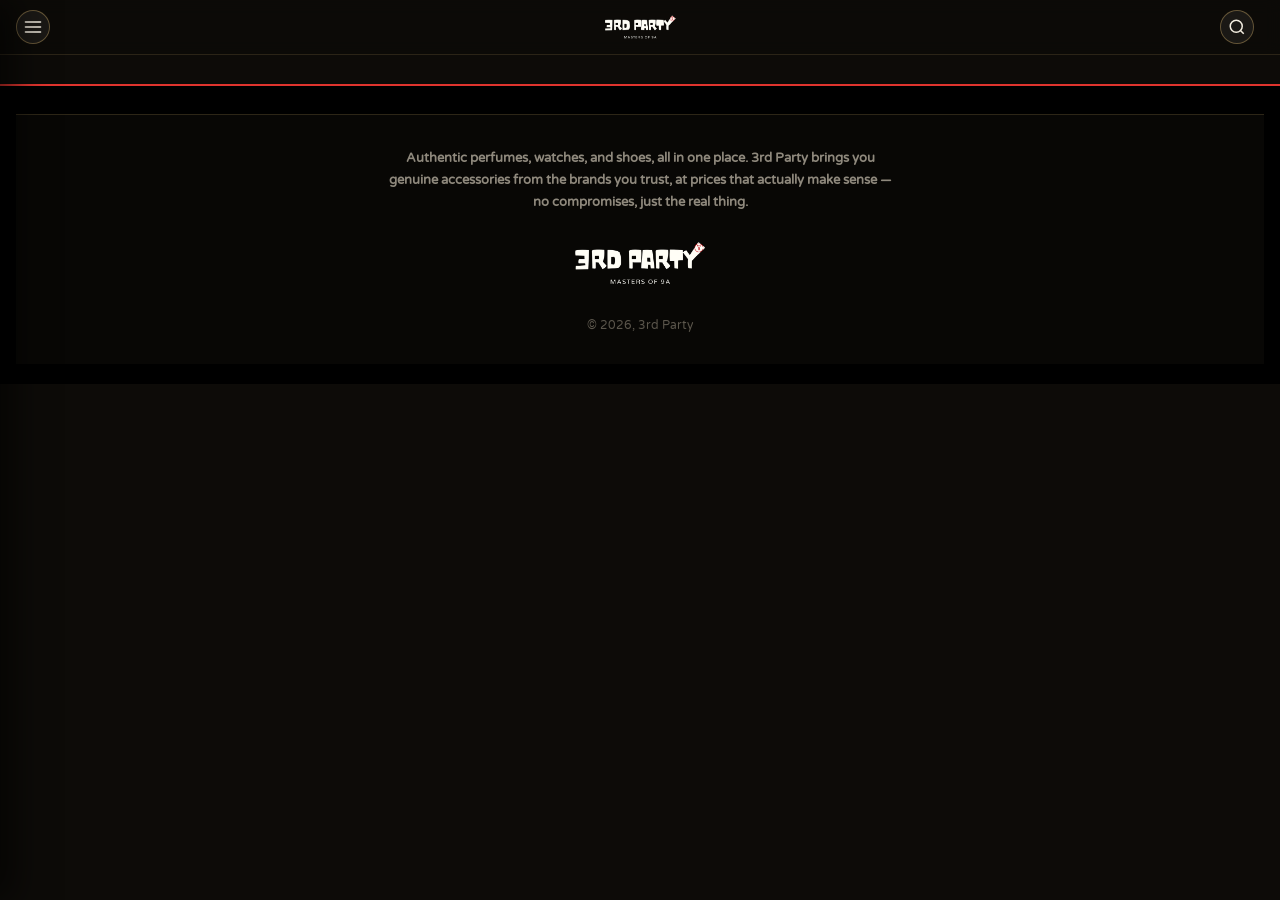
==== index.html @ 188193c8 "Update active number logic" ====
<!DOCTYPE html>
<html lang="en">
<head>
<meta charset="UTF-8">
<meta name="viewport" content="width=device-width, initial-scale=1.0">
<title>Product Catalog</title>
<link rel="preconnect" href="https://fourpirates.tmfragrance.com">
<link rel="preconnect" href="https://fonts.googleapis.com">
<link rel="preconnect" href="https://fonts.gstatic.com" crossorigin>
<link href="https://fonts.googleapis.com/css2?family=Varela+Round&display=swap" rel="stylesheet">
<style>
* { box-sizing: border-box; margin: 0; padding: 0; }

body {
    font-family: 'Varela Round', 'Segoe UI', Arial, sans-serif;
    background: #eef0ee;
    color: #222;
    overflow-x: hidden;
}

.visually-hidden {
    position: absolute;
    width: 1px; height: 1px;
    overflow: hidden;
    clip: rect(0,0,0,0);
    white-space: nowrap;
}

body { padding-top: 60px; }
.top-header {
    position: fixed;
    top: 0;
    left: 0;
    width: 100%;
    z-index: 999;
    background: #fff;
    border-bottom: 2px solid #e0342e;
    box-shadow: 0 2px 10px rgba(0,0,0,0.06);
    padding: 10px 16px;
    transition: transform 0.35s ease;
}
.top-header.header-hidden {
    transform: translateY(-100%);
}
.top-header .title-row {
    display: flex;
    justify-content: space-between;
    align-items: center;
    gap: 10px;
    position: relative;
    height: 34px;
    flex-wrap: nowrap;
}

.hamburger-btn {
    width: 34px;
    height: 34px;
    border-radius: 50%;
    border: none;
    background: #fff;
    color: #e0342e;
    display: flex;
    align-items: center;
    justify-content: center;
    cursor: pointer;
    flex-shrink: 0;
    transition: background 0.15s ease, opacity 0.2s ease;
}
.hamburger-btn:hover { background: #fbe8e5; }
.top-header .title-row.search-open .hamburger-btn {
    opacity: 0;
    width: 0;
    padding: 0;
    overflow: hidden;
    pointer-events: none;
}
@media (min-width: 640px) {
    .top-header .title-row.search-open .hamburger-btn {
        opacity: 1;
        width: 34px;
        padding: 0;
        overflow: visible;
        pointer-events: auto;
    }
}

.logo-wrap {
    flex-shrink: 0;
    min-width: 0;
    opacity: 1;
    transition: opacity 0.2s ease;
    position: absolute;
    left: 50%;
    top: 50%;
    transform: translate(-50%, -50%);
    pointer-events: none;
    text-align: center;
}
.logo-wrap a { pointer-events: auto; }
.top-header .title-row.search-open .logo-wrap {
    opacity: 0;
    overflow: hidden;
}
@media (min-width: 640px) {
    .top-header .title-row.search-open .logo-wrap {
        opacity: 1;
        overflow: visible;
    }
}
.site-logo { height: 24px; width: auto; display: block; }

.search-box {
    display: flex;
    align-items: center;
    justify-content: flex-end;
    gap: 6px;
    flex-shrink: 0;
    margin-left: auto;
    height: 34px;
    position: relative;
}
.search-suggest {
    position: absolute;
    top: calc(100% + 8px);
    left: 0;
    right: 0;
    background: #fff;
    border-radius: 12px;
    box-shadow: 0 8px 24px rgba(0,0,0,0.14);
    max-height: 340px;
    overflow-y: auto;
    display: none;
    z-index: 1000;
}
.search-suggest.open { display: block; }
.search-suggest-item {
    display: flex;
    align-items: center;
    gap: 10px;
    padding: 8px 12px;
    text-decoration: none;
    color: inherit;
}
.search-suggest-item:hover { background: #f7f2ea; }
.search-suggest-item img {
    width: 40px;
    height: 40px;
    object-fit: cover;
    border-radius: 6px;
    background: #f0ede6;
    flex-shrink: 0;
}
.search-suggest-name {
    font-size: 13px;
    font-weight: 600;
    color: #1a1a1a;
    overflow: hidden;
    text-overflow: ellipsis;
    white-space: nowrap;
    flex: 1;
    min-width: 0;
}
.search-suggest-price {
    font-size: 12px;
    color: #e0342e;
    font-weight: 700;
    flex-shrink: 0;
}
.search-suggest-viewall {
    display: block;
    text-align: center;
    padding: 11px;
    font-size: 13px;
    font-weight: 600;
    color: #e0342e;
    text-decoration: none;
    border-top: 0.5px solid #eee;
}
.search-suggest-viewall:hover { background: #fbe8e5; }
.search-suggest-empty {
    padding: 16px;
    font-size: 13px;
    color: #999;
    text-align: center;
}
@media (min-width: 640px) {
    .search-suggest { width: 320px; left: auto; right: 0; }
}
.search-box.expanded {
    flex: 1;
    margin-left: 10px;
    width: 0;
}
.search-icon-btn {
    width: 34px;
    height: 34px;
    border-radius: 50%;
    border: none;
    background: #fff;
    color: #e0342e;
    display: flex;
    align-items: center;
    justify-content: center;
    cursor: pointer;
    flex-shrink: 0;
    transition: background 0.15s ease;
}
.search-icon-btn:hover { background: #fbe8e5; }
.search-input-hidden {
    background: #f2f2f4;
    border: none;
    border-radius: 20px;
    outline: none;
    color: #1a1a1a;
    font-size: 14px;
    width: 0;
    padding: 9px 0;
    opacity: 0;
    pointer-events: none;
    transition: width 0.25s ease, opacity 0.2s ease, padding 0.25s ease;
}
.search-box.expanded .search-input-hidden {
    width: 100%;
    flex: 1;
    padding: 9px 14px;
    opacity: 1;
    pointer-events: auto;
}
.search-input-hidden::placeholder { color: #999; }

@media (min-width: 640px) {
    .top-header .title-row { justify-content: space-between; }
    .search-box.expanded { flex: 0 0 auto; margin-left: auto; width: auto; }
    .search-box.expanded .search-input-hidden { width: 220px; flex: 0 0 auto; }
}

.drawer-overlay {
    position: fixed;
    inset: 0;
    background: rgba(17, 17, 17, 0.45);
    opacity: 0;
    pointer-events: none;
    transition: opacity 0.25s ease;
    z-index: 2001;
}
.drawer-overlay.open { opacity: 1; pointer-events: auto; }

.drawer {
    position: fixed;
    top: 0;
    left: 0;
    height: 100%;
    width: 280px;
    max-width: 82vw;
    background: #fff;
    transform: translateX(-100%);
    transition: transform 0.28s cubic-bezier(.4,0,.2,1);
    z-index: 2002;
    box-shadow: 4px 0 24px rgba(0,0,0,0.1);
    display: flex;
    flex-direction: column;
}
.drawer.open { transform: translateX(0); }

.drawer-head {
    display: flex;
    align-items: center;
    justify-content: space-between;
    padding: 18px 18px;
    border-bottom: 1px solid #eee;
}
.drawer-logo { font-size: 15px; font-weight: 700; color: #1a1a1a; }
.drawer-close-btn {
    width: 32px;
    height: 32px;
    border-radius: 50%;
    border: none;
    background: #f2f2f4;
    color: #1a1a1a;
    display: flex;
    align-items: center;
    justify-content: center;
    cursor: pointer;
}

.drawer-nav {
    padding: 10px;
    display: flex;
    flex-direction: column;
    gap: 2px;
    overflow-y: auto;
}
.drawer-link {
    display: flex;
    align-items: center;
    gap: 12px;
    padding: 10px 12px;
    border-radius: 10px;
    color: #333;
    font-size: 14px;
    font-weight: 500;
    cursor: pointer;
    text-transform: capitalize;
}
.drawer-link:hover { background: #f7f2ea; }
.drawer-link.active { background: #fbe8e5; color: #e0342e; font-weight: 700; }
.drawer-link .drawer-icon {
    width: 30px;
    height: 30px;
    border-radius: 50%;
    overflow: hidden;
    background: #f0f0f0;
    display: flex;
    align-items: center;
    justify-content: center;
    flex-shrink: 0;
}
.drawer-link .drawer-icon img { width: 100%; height: 100%; object-fit: cover; }

.header-icons {
    display: flex;
    align-items: center;
    gap: 6px;
    flex-shrink: 0;
    margin-left: 0;
}
.icon-btn {
    width: 34px;
    height: 34px;
    border-radius: 50%;
    border: none;
    background: #eef0ee;
    color: #e0342e;
    display: flex;
    align-items: center;
    justify-content: center;
    cursor: pointer;
    flex-shrink: 0;
    transition: background 0.15s ease;
}
.icon-btn:hover { background: #fbe8e5; }
.icon-btn.active { background: #e0342e; color: #fff; }
@media (max-width: 480px) {
    .top-header { padding: 8px 10px; }
    .header-icons { gap: 4px; }
    .icon-btn { width: 30px; height: 30px; }
    .hamburger-btn { width: 30px; height: 30px; }
}

.container { max-width: 1200px; margin: 0 auto; padding: 6px 12px 12px; position: relative; }

.footer-brand-banner {
    background: #d9251c;
    padding: 32px 20px;
    text-align: center;
}
.footer-brand-copy {
    color: #fff;
    font-size: 13px;
    font-weight: 600;
    line-height: 1.7;
    max-width: 520px;
    margin: 0 auto 28px;
}
.footer-brand-logo {
    height: 44px;
    width: auto;
    margin-bottom: 8px;
}
.footer-brand-copyright {
    color: rgba(255,255,255,0.85);
    font-size: 12px;
    margin-top: 20px;
}

.site-footer {
    background: #000;
    border-top: 2px solid #e0342e;
    padding: 28px 16px 20px;
    margin-top: 24px;
}
.footer-cols {
    max-width: 1200px;
    margin: 0 auto;
    display: grid;
    grid-template-columns: 1fr;
    gap: 0;
}
@media (min-width: 640px) {
    .footer-cols { grid-template-columns: 1fr; max-width: 300px; gap: 32px; padding: 0 20px; }
}
.footer-heading {
    width: 100%;
    display: flex;
    align-items: center;
    justify-content: space-between;
    background: none;
    border: none;
    font-size: 16px;
    font-weight: 700;
    color: #1a1a1a;
    padding: 14px 0;
    cursor: pointer;
    text-align: left;
}
.footer-col + .footer-col { border-top: 0.5px solid #e6ddd0; }
.footer-chevron { flex-shrink: 0; transition: transform 0.2s ease; color: #e0342e; }
.footer-heading.open .footer-chevron { transform: rotate(180deg); }
.footer-body {
    display: none;
    flex-direction: column;
    padding-bottom: 10px;
}
.footer-body.open { display: flex; }
@media (min-width: 640px) {
    .footer-heading { font-size: 14px; font-weight: 700; color: #e0342e; padding: 0 0 12px; cursor: default; pointer-events: none; }
    .footer-chevron { display: none; }
    .footer-col + .footer-col { border-top: none; }
    .footer-body { display: flex !important; padding-bottom: 0; }
}
.footer-link {
    display: block;
    font-size: 13px;
    color: #555;
    text-decoration: none;
    padding: 5px 0;
}
.footer-link:hover { color: #e0342e; }

.back-icon-btn {
    position: absolute;
    top: 16px;
    left: 16px;
    z-index: 5;
    display: inline-flex;
    align-items: center;
    justify-content: center;
    width: 30px;
    height: 30px;
    border-radius: 50%;
    background: rgba(255,255,255,0.9);
    border: 1px solid #eee;
    color: #e0342e;
    cursor: pointer;
    box-shadow: 0 2px 8px rgba(0,0,0,0.1);
}
.back-icon-btn:hover { background: #fbe8e5; }

.results-count { font-size: 12px; color: #888; }

.grid {
    display: grid;
    grid-template-columns: repeat(2, 1fr);
    gap: 7px;
}
@media (min-width: 640px) {
    .grid { grid-template-columns: repeat(auto-fill, minmax(200px, 1fr)); gap: 16px; }
}
@media (min-width: 900px) {
    .grid { grid-template-columns: repeat(auto-fill, minmax(160px, 180px)); gap: 24px; justify-content: start; }
}
.grid.list-view {
    grid-template-columns: 1fr;
}
.grid.list-view .card {
    display: flex;
    flex-direction: row;
    align-items: stretch;
}
.grid.list-view .card img {
    width: 120px;
    height: 120px;
    aspect-ratio: unset;
    flex-shrink: 0;
}
.grid.list-view .card-body {
    flex: 1;
    display: flex;
    flex-direction: column;
    justify-content: center;
}

.card {
    background: #fff;
    border-radius: 14px;
    overflow: hidden;
    border: none;
    box-shadow: 0 1px 3px rgba(0,0,0,0.06);
    text-decoration: none;
    color: inherit;
    display: block;
    position: relative;
    transition: box-shadow 0.15s ease;
}
.card:hover {
    box-shadow: 0 6px 20px rgba(0,0,0,0.1);
}
@media (min-width: 640px) {
    .card { transition: box-shadow 0.15s ease, transform 0.15s ease; }
    .card:hover { transform: translateY(-2px); }
}
.card:active { transform: scale(0.98); }
.card-img-wrap { position: relative; background: #f0ede6; overflow: hidden; }
.card img {
    width: 100%;
    aspect-ratio: 8 / 10;
    object-fit: cover;
    background: #f0ede6;
    box-sizing: border-box;
}
.card-wishlist-btn {
    position: absolute;
    top: 8px;
    right: 8px;
    width: 24px;
    height: 24px;
    border-radius: 50%;
    border: none;
    background: rgba(255,255,255,0.85);
    color: #e0342e;
    display: flex;
    align-items: center;
    justify-content: center;
    cursor: pointer;
}
.card-wishlist-btn.active { color: #fff; background: #e0342e; }
.card-body { padding: 8px 9px; }
@media (min-width: 640px) { .card-body { padding: 12px 14px; } }
.card-body .brand-label {
    font-size: 7px;
    font-weight: 700;
    letter-spacing: 0.04em;
    text-transform: uppercase;
    color: #a8825c;
    margin-bottom: 2px;
    display: block;
}
@media (min-width: 640px) { .card-body .brand-label { font-size: 10px; margin-bottom: 4px; letter-spacing: 0.06em; } }
.card-body h3 {
    font-size: 10px;
    font-weight: 600;
    color: #1a1a1a;
    margin-bottom: 3px;
    line-height: 1.3;
    white-space: nowrap;
    overflow: hidden;
    text-overflow: ellipsis;
}
@media (min-width: 640px) { .card-body h3 { font-size: 12px; margin-bottom: 4px; } }
.card-body .price { font-size: 13px; font-weight: 700; color: #e0342e; margin: 0; }
@media (min-width: 640px) { .card-body .price { font-size: 17px; } }
.card-body .meta { font-size: 8px; color: #777; display: flex; gap: 3px; flex-wrap: wrap; margin: 0; }
@media (min-width: 640px) { .card-body .meta { font-size: 11px; gap: 4px; } }
.card-body .price-row {
    display: flex;
    align-items: center;
    justify-content: space-between;
    gap: 4px;
}
.tag { background: #f6efe3; color: #6b6250; padding: 1px 6px; border-radius: 20px; }
@media (min-width: 640px) { .tag { padding: 2px 9px; } }

.skeleton-card { background: #fff; border-radius: 8px; overflow: hidden; border: 1px solid #eee; }
.skeleton-img { aspect-ratio: 8 / 10; background: linear-gradient(90deg, #eee 25%, #f5f5f5 50%, #eee 75%); background-size: 200% 100%; animation: shimmer 1.4s infinite; }
.skeleton-line { height: 8px; background: #eee; border-radius: 4px; margin: 8px 7px; }
.skeleton-line.short { width: 60%; }
@keyframes shimmer { 0% { background-position: 200% 0; } 100% { background-position: -200% 0; } }

.empty {
    grid-column: 1 / -1;
    text-align: center;
    padding: 60px 20px;
    color: #888;
}
.empty svg { opacity: 0.3; margin-bottom: 12px; }

.load-more-wrap { text-align: center; margin-top: 24px; }
.load-more-btn {
    padding: 12px 28px;
    background: #1a1a1a;
    color: #fff;
    border: none;
    border-radius: 8px;
    font-size: 14px;
    cursor: pointer;
}
.load-more-btn:hover { background: #333; }
.load-more-btn:disabled { background: #999; cursor: not-allowed; }

.form-card {
    background: #fff;
    max-width: 520px;
    margin: 20px auto;
    padding: 24px;
    border-radius: 12px;
    border: 1px solid #eee;
}
.form-card label, .section-card label {
    display: block;
    font-size: 13px;
    font-weight: 600;
    margin: 14px 0 6px;
}
.form-card input, .form-card select, .section-card input, .section-card select {
    width: 100%;
    padding: 10px 12px;
    border: 1px solid #ddd;
    border-radius: 8px;
    font-size: 14px;
}
.form-card button, .save-bar button {
    width: 100%;
    margin-top: 22px;
    padding: 12px;
    background: #1a1a1a;
    color: #fff;
    border: none;
    border-radius: 8px;
    font-size: 15px;
    cursor: pointer;
}
.form-card button:hover, .save-bar button:hover { background: #333; }
.form-card button:disabled, .save-bar button:disabled { background: #999; cursor: not-allowed; }

#formMsg, #gateMsg { margin-top: 14px; font-size: 14px; text-align: center; }
#formMsg.success { color: #1a7a3c; }
#formMsg.error, #gateMsg.error { color: #e0342e; }

.image-drop {
    border: 2px dashed #ddd;
    border-radius: 10px;
    padding: 20px;
    text-align: center;
    cursor: pointer;
    color: #888;
    font-size: 13px;
}
.image-drop:hover { border-color: #1a1a1a; color: #1a1a1a; }
.image-drop input { display: none; }

.preview-grid {
    display: grid;
    grid-template-columns: repeat(4, 1fr);
    gap: 8px;
    margin-top: 10px;
}
.preview-item { position: relative; aspect-ratio: 1; border-radius: 8px; overflow: hidden; background: #eee; }
.preview-item img { width: 100%; height: 100%; object-fit: cover; }
.preview-item .remove-btn {
    position: absolute;
    top: 4px;
    right: 4px;
    background: rgba(0,0,0,0.6);
    color: #fff;
    border: none;
    border-radius: 50%;
    width: 20px;
    height: 20px;
    font-size: 12px;
    cursor: pointer;
    line-height: 1;
}

.detail-card {
    background: #fff;
    border-radius: 12px;
    overflow: hidden;
    border: 1px solid #eee;
    display: grid;
    grid-template-columns: 1fr;
    max-width: 900px;
    margin: 0 auto;
}
@media (min-width: 640px) { .detail-card { grid-template-columns: 1fr 1fr; } }
.gallery-main { width: 100%; height: 320px; object-fit: cover; background: #eee; }
@media (min-width: 640px) { .gallery-main { height: 420px; } }
.gallery-thumbs { display: flex; gap: 8px; padding: 10px; background: #fafafa; overflow-x: auto; }
.gallery-thumbs img {
    width: 56px; height: 56px; object-fit: cover; border-radius: 8px;
    cursor: pointer; opacity: 0.6; border: 2px solid transparent; flex-shrink: 0;
}
.gallery-thumbs img.active { opacity: 1; border-color: #1a1a1a; }
.detail-info { padding: 20px; display: flex; flex-direction: column; }
.detail-brand {
    font-size: 12px;
    font-weight: 700;
    letter-spacing: 0.05em;
    text-transform: uppercase;
    color: #e0342e;
    margin-bottom: 4px;
}
.detail-info h2 { font-size: 20px; margin-bottom: 8px; }
.detail-price { font-size: 22px; font-weight: 700; color: #e0342e; margin-bottom: 18px; }
.detail-meta { display: flex; flex-direction: column; gap: 10px; margin-bottom: 20px; }
.detail-meta div { display: flex; justify-content: space-between; padding-bottom: 8px; border-bottom: 1px solid #eee; }
.detail-meta span { font-size: 12px; color: #888; text-transform: capitalize; }
.detail-meta strong { font-size: 13px; text-transform: capitalize; }
.back-btn {
    margin-top: auto;
    display: inline-block;
    text-align: center;
    padding: 10px 16px;
    background: #1a1a1a;
    color: #fff;
    border-radius: 8px;
    text-decoration: none;
    font-size: 14px;
}

.toolbar-row {
    display: flex;
    align-items: center;
    justify-content: space-between;
    gap: 8px;
    padding: 10px 12px;
    background: #eef0ee;
    flex-wrap: nowrap;
}
@media (min-width: 640px) { .toolbar-row { padding: 10px 16px; gap: 10px; } }
@media (min-width: 900px) { .toolbar-row { padding: 4px 20px 8px; } }

.toolbar-actions { display: flex; align-items: center; gap: 6px; flex-shrink: 0; }
@media (min-width: 640px) { .toolbar-actions { gap: 10px; } }

.results-count { flex-shrink: 0; white-space: nowrap; font-size: 12px; color: #888; display: none; }
@media (min-width: 640px) { .results-count { display: block; } }

.filter-toggle-btn {
    display: inline-flex;
    align-items: center;
    gap: 5px;
    background: #e0342e;
    border: 1.5px solid #e0342e;
    border-radius: 20px;
    height: 32px;
    padding: 0 12px;
    font-size: 11px;
    font-weight: 600;
    color: #fff;
    cursor: pointer;
    flex-shrink: 0;
    white-space: nowrap;
}
@media (min-width: 640px) { .filter-toggle-btn { height: 36px; padding: 0 16px; font-size: 12px; } }
.filter-toggle-btn svg { flex-shrink: 0; width: 12px; height: 12px; }
@media (min-width: 900px) { .filter-toggle-btn { display: none; } }

.filter-drawer-overlay {
    position: fixed;
    inset: 0;
    background: rgba(17, 17, 17, 0.45);
    opacity: 0;
    pointer-events: none;
    transition: opacity 0.25s ease;
    z-index: 1101;
}
.filter-drawer-overlay.open { opacity: 1; pointer-events: auto; }

.filter-drawer {
    position: fixed;
    top: 0;
    left: 0;
    height: 100%;
    width: 300px;
    max-width: 86vw;
    background: #fff;
    transform: translateX(-100%);
    transition: transform 0.28s cubic-bezier(.4,0,.2,1);
    z-index: 1102;
    box-shadow: 4px 0 24px rgba(0,0,0,0.12);
    display: flex;
    flex-direction: column;
}
.filter-drawer.open { transform: translateX(0); }

.filter-drawer-head {
    display: flex;
    align-items: center;
    justify-content: space-between;
    padding: 18px 18px 12px;
    border-bottom: 2px solid #e0342e;
    margin-bottom: 4px;
}
.filter-drawer-head span {
    font-size: 16px;
    font-weight: 700;
    color: #e0342e;
    text-transform: uppercase;
    letter-spacing: 0.05em;
}
.filter-drawer-close {
    width: 30px;
    height: 30px;
    border-radius: 50%;
    border: none;
    background: transparent;
    color: #e0342e;
    display: flex;
    align-items: center;
    justify-content: center;
    cursor: pointer;
    flex-shrink: 0;
}
.filter-drawer-close:hover { background: #f3e6e4; }

.filter-drawer-body {
    flex: 1;
    overflow-y: auto;
    padding: 0 18px;
}

.fd-section { border-bottom: 1px solid #efe4d4; padding: 12px 0; }
.fd-section-head {
    width: 100%;
    display: flex;
    align-items: center;
    justify-content: space-between;
    background: none;
    border: none;
    font-size: 11px;
    font-weight: 700;
    color: #3a322c;
    text-transform: uppercase;
    letter-spacing: 0.05em;
    cursor: pointer;
    padding: 4px 0;
}
.fd-chevron { transition: transform 0.2s ease; flex-shrink: 0; color: #e0342e; }
.fd-section-head.collapsed .fd-chevron { transform: rotate(180deg); }

.fd-section-body {
    display: flex;
    flex-direction: column;
    gap: 4px;
    margin-top: 10px;
    max-height: 600px;
    overflow: hidden;
    transition: max-height 0.25s ease;
}
.fd-section-body.collapsed { max-height: 0; margin-top: 0; }

.fd-option {
    display: flex;
    align-items: center;
    gap: 10px;
    padding: 6px 2px;
    font-size: 13px;
    color: #3a322c;
    cursor: pointer;
}
.fd-option input {
    width: 16px;
    height: 16px;
    accent-color: #e0342e;
    cursor: pointer;
    flex-shrink: 0;
}
.fd-option .fd-count { margin-left: auto; color: #b0a99e; font-size: 11px; }
.fd-option.hidden-extra { display: none; }
.fd-option.hidden-extra.shown { display: flex; }

.fd-show-more {
    background: none;
    border: none;
    color: #e0342e;
    font-size: 12px;
    font-weight: 600;
    text-align: left;
    padding: 8px 2px 2px;
    cursor: pointer;
}

.filter-drawer-footer {
    display: flex;
    padding: 12px 18px 18px;
    border-top: 1px solid #efe4d4;
    background: #fff;
}
.fd-clear-btn {
    width: 100%;
    background: none;
    border: 1.5px solid #ddd0bc;
    border-radius: 24px;
    padding: 13px;
    font-size: 13px;
    font-weight: 600;
    color: #6b6250;
    cursor: pointer;
}
.fd-clear-btn:hover { border-color: #e0342e; color: #e0342e; }

@media (min-width: 900px) {
    .page-layout {
        display: flex;
        align-items: flex-start;
        gap: 24px;
        width: 100%;
        max-width: none;
        margin: 0;
        padding: 0 20px;
    }
    .filter-drawer {
        position: sticky;
        top: 72px;
        left: auto;
        transform: none;
        width: 240px;
        max-width: none;
        height: auto;
        max-height: calc(100vh - 96px);
        box-shadow: 0 1px 3px rgba(0,0,0,0.06);
        border: none;
        border-radius: 14px;
        flex-shrink: 0;
        z-index: 1;
    }
    .filter-drawer-close { display: none; }
    .filter-drawer-overlay { display: none !important; }
    .container { flex: 1; margin: 0; padding: 16px 20px; max-width: none; }
}

.detail-header {
    background: #17171a;
    padding: 16px;
    text-align: center;
}
.detail-header span {
    color: #e8b84b;
    font-size: 16px;
    font-weight: 600;
    letter-spacing: 0.02em;
}
.detail-badges {
    display: flex;
    gap: 6px;
    flex-wrap: wrap;
    margin-bottom: 16px;
}
.description-accordion {
    border-top: 0.5px solid #efe4d4;
    border-bottom: 0.5px solid #efe4d4;
    margin-bottom: 18px;
}
.description-toggle {
    width: 100%;
    display: flex;
    align-items: center;
    justify-content: space-between;
    background: none;
    border: none;
    font-size: 18px;
    font-weight: 800;
    color: #1a1a1a;
    padding: 16px 0;
    cursor: pointer;
    text-align: left;
}
.description-chevron { flex-shrink: 0; transition: transform 0.2s ease; color: #e0342e; }
.description-toggle.open .description-chevron { transform: rotate(180deg); }
.description-body {
    display: none;
    background: #e0342e;
    border-radius: 12px;
    padding: 16px 18px;
    margin-bottom: 16px;
}
.description-body.open { display: block; }
@media (min-width: 640px) {
    .description-toggle { cursor: default; pointer-events: none; }
    .description-chevron { display: none; }
    .description-body { display: block !important; }
}
.description-card-text {
    font-size: 13px;
    color: #fff;
    font-weight: 600;
    line-height: 1.6;
    margin: 0;
    overflow-wrap: break-word;
    word-break: break-word;
}
.badge-pill {
    background: #f5f5f5;
    border: 1px solid #eee;
    font-size: 11px;
    padding: 5px 12px;
    border-radius: 14px;
    color: #444;
    text-transform: capitalize;
}
.variant-label {
    font-size: 11px;
    font-weight: 600;
    color: #888;
    text-transform: uppercase;
    letter-spacing: 0.03em;
    margin-bottom: 8px;
}
.variant-row {
    display: flex;
    gap: 8px;
    flex-wrap: wrap;
    margin-bottom: 18px;
}
.variant-chip {
    background: #f5f5f5;
    border: 1px solid #ddd;
    font-size: 13px;
    font-weight: 500;
    padding: 8px 16px;
    border-radius: 8px;
    cursor: pointer;
    color: #333;
}
.variant-chip.active {
    background: #1a1a1a;
    color: #fff;
    border-color: #1a1a1a;
}
.back-btn-full {
    display: block;
    text-align: center;
    background: #1a1a1a;
    color: #fff;
    padding: 12px;
    border-radius: 10px;
    font-size: 14px;
    font-weight: 500;
    text-decoration: none;
    margin-top: 8px;
}
.back-btn-full:hover { background: #333; }

.bundle-upsell {
    position: relative;
    background: #1f5c3f;
    color: #eafaf0;
    border-radius: 12px;
    padding: 16px;
    margin-bottom: 18px;
}
.bundle-upsell-line {
    font-size: 13px;
    line-height: 1.5;
    margin-bottom: 10px;
    padding-bottom: 10px;
    border-bottom: 1px dashed rgba(234,250,240,0.25);
}
.bundle-upsell-line:last-of-type { border-bottom: none; margin-bottom: 12px; padding-bottom: 0; }
.bundle-upsell-btn {
    display: flex;
    align-items: center;
    justify-content: center;
    gap: 8px;
    background: #fff;
    color: #1f5c3f;
    font-size: 14px;
    font-weight: 600;
    padding: 11px;
    border-radius: 24px;
    text-decoration: none;
}
.bundle-upsell-btn:hover { background: #eafaf0; }

.trust-badges {
    max-width: 900px;
    margin: 24px auto;
    padding: 0 16px;
}
.trust-pill {
    display: flex;
    align-items: center;
    justify-content: center;
    gap: 8px;
    background: #e5f6ea;
    color: #1a7a3c;
    font-size: 14px;
    font-weight: 600;
    padding: 12px 20px;
    border-radius: 30px;
    margin-bottom: 24px;
}
.trust-dot { width: 8px; height: 8px; border-radius: 50%; background: #1a7a3c; flex-shrink: 0; }
.trust-grid {
    display: grid;
    grid-template-columns: repeat(3, 1fr);
    gap: 20px 12px;
    padding-top: 20px;
    border-top: 1px solid #eee;
}
.trust-item {
    text-align: center;
    color: #1a1a1a;
    background: #fff;
    border: 1px solid #eee;
    border-radius: 12px;
    box-shadow: 0 2px 8px rgba(0,0,0,0.04);
    padding: 12px 6px;
}
.trust-item svg { color: #1f5c3f; margin-bottom: 8px; }
.trust-item h4 { font-size: 12px; font-weight: 700; text-transform: none; letter-spacing: 0; margin-bottom: 3px; line-height: 1.3; }
@media (min-width: 640px) { .trust-item h4 { font-size: 13px; } }
.trust-item p { font-size: 11px; color: #888; font-weight: 400; margin: 0; line-height: 1.3; }

.related-products {
    max-width: 900px;
    margin: 28px auto 0;
    padding: 0 16px;
}
.related-heading {
    font-size: 19px;
    font-weight: 800;
    color: #1a1a1a;
    margin-bottom: 14px;
    text-transform: uppercase;
    letter-spacing: 0.02em;
}
@media (min-width: 640px) { .related-heading { font-size: 20px; } }
.related-heading span { color: #e0342e; }
.related-scroll {
    display: flex;
    align-items: flex-end;
    gap: 14px;
    overflow-x: auto;
    padding: 20px 90px;
    scrollbar-width: none;
    scroll-snap-type: x mandatory;
    -webkit-overflow-scrolling: touch;
}
@media (min-width: 640px) {
    .related-scroll {
        padding: 40px 20px 10px;
        gap: 22px;
        align-items: flex-end;
        overflow-x: visible;
        flex-wrap: nowrap;
        justify-content: center;
    }
}
.related-scroll::-webkit-scrollbar { display: none; }
.related-card {
    flex-shrink: 0;
    width: 120px;
    scroll-snap-align: center;
    text-decoration: none;
    color: inherit;
    transition: transform 0.25s ease;
}
@media (min-width: 640px) { .related-card { width: 150px; flex: 1 1 0; min-width: 90px; max-width: 150px; } }
.related-card-img {
    background: #f0ede6;
    border: 1.5px solid #ddd;
    border-radius: 8px;
    aspect-ratio: 3 / 4;
    overflow: hidden;
    margin-bottom: 8px;
    transition: border-color 0.25s ease, box-shadow 0.25s ease, border-width 0.25s ease;
}
.related-card.rc-active {
    transform: scale(1.15);
}
@media (min-width: 640px) {
    .related-card.rc-active { transform: scale(1.08); }
}
.related-card.rc-active .related-card-img {
    border-color: #e0342e;
    border-width: 2px;
    box-shadow: 0 0 16px 2px rgba(224,52,46,0.45);
}
.related-card-img img { width: 100%; height: 100%; object-fit: cover; }
.related-card-name {
    font-size: 13px;
    font-weight: 400;
    color: #1a1a1a;
    margin: 0;
    text-align: center;
    white-space: nowrap;
    overflow: hidden;
    text-overflow: ellipsis;
}
@media (min-width: 640px) { .related-card-name { font-size: 12px; } }
.related-card-price { display: none; }

.why-us {
    max-width: 900px;
    margin: 28px auto;
    padding: 0 16px;
}
.why-us-heading {
    font-size: 13px;
    font-weight: 700;
    color: #e0342e;
    text-transform: uppercase;
    letter-spacing: 0.04em;
    margin-bottom: 16px;
}
.why-us-heading span { color: #e8a13a; }
.why-us-grid {
    display: grid;
    grid-template-columns: 1fr;
    gap: 12px;
}
@media (min-width: 640px) { .why-us-grid { grid-template-columns: repeat(2, 1fr); } }
.why-us-item {
    background: #fff;
    border: 1px solid #eee;
    border-radius: 12px;
    padding: 16px;
}
.why-us-icon {
    display: inline-flex;
    align-items: center;
    justify-content: center;
    width: 32px;
    height: 32px;
    border-radius: 50%;
    background: #e8703a;
    color: #fff;
    margin-bottom: 10px;
}
.why-us-item h4 { font-size: 14px; font-weight: 700; color: #1a1a1a; margin-bottom: 6px; }
.why-us-item p { font-size: 12px; color: #777; line-height: 1.5; margin: 0; }

.cir-item {
    display: flex;
    flex-direction: column;
    align-items: center;
    gap: 6px;
    flex-shrink: 0;
    width: 60px;
    cursor: pointer;
    text-decoration: none;
    color: inherit;
}
@media (min-width: 640px) { .cir-item { width: 80px; gap: 8px; } }
.cir-circle {
    width: 56px;
    height: 56px;
    border-radius: 50%;
    border: 2px solid #f3c9c6;
    overflow: hidden;
    background: #fff;
}
@media (min-width: 640px) { .cir-circle { width: 74px; height: 74px; border-width: 2.5px; } }
.cir-circle img { width: 100%; height: 100%; object-fit: cover; }
.cir-label {
    font-size: 10px;
    font-weight: 600;
    color: #333;
    text-align: center;
    white-space: nowrap;
    overflow: hidden;
    text-overflow: ellipsis;
    max-width: 60px;
}
@media (min-width: 640px) { .cir-label { font-size: 12px; max-width: 80px; } }

.category-stories {
    display: flex;
    gap: 8px;
    overflow-x: auto;
    padding: 10px 12px;
    background: #eef0ee;
    scrollbar-width: none;
}
@media (min-width: 640px) {
    .category-stories { padding: 16px; gap: 14px; }
}
@media (min-width: 900px) {
    .category-stories { padding: 10px 16px 6px; }
}
.category-stories::-webkit-scrollbar { display: none; }
.story-item {
    display: flex;
    flex-direction: column;
    align-items: center;
    gap: 4px;
    flex-shrink: 0;
    width: 53px;
    cursor: pointer;
}
@media (min-width: 640px) { .story-item { width: 76px; gap: 6px; } }
@media (min-width: 900px) { .story-item { width: 92px; gap: 8px; } }
.story-circle {
    width: 53px;
    height: 53px;
    border-radius: 50%;
    overflow: hidden;
    border: 2px solid #eee;
    position: relative;
    background: #f0f0f0;
}
@media (min-width: 640px) { .story-circle { width: 62px; height: 62px; border: 3px solid #eee; } }
@media (min-width: 900px) { .story-circle { width: 76px; height: 76px; border: 3px solid #eee; } }
.story-circle.active { border-color: #e0342e; }
.story-circle img { width: 100%; height: 100%; object-fit: cover; }
.story-circle.all-circle {
    background: #e0342e;
    display: flex;
    align-items: center;
    justify-content: center;
}
.story-check {
    position: absolute;
    bottom: -2px;
    right: -2px;
    width: 12px;
    height: 12px;
    background: #e0342e;
    border: 1.5px solid #fff;
    border-radius: 50%;
    display: flex;
    align-items: center;
    justify-content: center;
}
@media (min-width: 640px) { .story-check { width: 20px; height: 20px; border-width: 2px; } }
@media (min-width: 900px) { .story-check { width: 24px; height: 24px; } }
.story-check svg { width: 6px; height: 6px; }
@media (min-width: 640px) { .story-check svg { width: 10px; height: 10px; } }
@media (min-width: 900px) { .story-check svg { width: 12px; height: 12px; } }
.story-label {
    font-size: 8px;
    font-weight: 500;
    color: #444;
    line-height: 1.2;
    text-align: center;
    overflow: hidden;
    text-overflow: ellipsis;
    white-space: nowrap;
    max-width: 53px;
}
@media (min-width: 640px) { .story-label { font-size: 12px; max-width: 76px; } }
@media (min-width: 900px) { .story-label { font-size: 13px; max-width: 92px; } }
.story-label.active { color: #e0342e; font-weight: 700; }

.admin-layout {
    display: flex;
    min-height: 100vh;
}
body.admin-page { padding-top: 0; }
.admin-sidebar {
    width: 200px;
    background: #1a1a1a;
    color: #fff;
    flex-shrink: 0;
    display: flex;
    flex-direction: column;
    position: sticky;
    top: 0;
    height: 100vh;
}
.admin-sidebar-head {
    color: #e8b84b;
    font-size: 15px;
    font-weight: 700;
    padding: 20px 20px 16px;
    border-bottom: 1px solid rgba(255,255,255,0.1);
    margin-bottom: 8px;
}
.admin-nav {
    display: flex;
    flex-direction: column;
    gap: 2px;
    flex: 1;
}
.admin-nav-link,
.admin-nav-link:link,
.admin-nav-link:visited,
.admin-nav-link:active,
.admin-nav-link:focus {
    display: flex;
    align-items: center;
    gap: 10px;
    padding: 11px 20px;
    color: #aaa;
    font-size: 13px;
    text-decoration: none;
    cursor: pointer;
    border-left: 3px solid transparent;
    outline: none;
    -webkit-tap-highlight-color: transparent;
}
.admin-nav-link svg { flex-shrink: 0; }
.admin-nav-link:hover { color: #fff; background: rgba(255,255,255,0.04); }
.admin-nav-link.active {
    color: #e8b84b;
    background: rgba(232,184,75,0.1);
    border-left-color: #e8b84b;
    font-weight: 600;
}
.admin-nav-back {
    padding: 14px 20px;
    color: #888;
    font-size: 12px;
    text-decoration: none;
    border-top: 1px solid rgba(255,255,255,0.08);
    display: flex;
    align-items: center;
    gap: 8px;
}
.admin-nav-back:hover { color: #fff; }

.admin-main {
    flex: 1;
    padding: 28px 32px 60px;
    max-width: 940px;
}

.admin-panel { display: block; }

.section-label {
    font-size: 11px;
    font-weight: 700;
    color: #999;
    letter-spacing: 0.04em;
    text-transform: uppercase;
    margin: 22px 0 8px;
}
.section-label:first-child { margin-top: 0; }

.section-card {
    background: #fff;
    border-radius: 10px;
    padding: 16px;
    border: 1px solid #eee;
}
.section-card label:first-child { margin-top: 0; }

.form-row {
    display: flex;
    gap: 12px;
}
.form-row > div { flex: 1; }

.save-bar {
    position: sticky;
    bottom: 0;
    background: #faf6ee;
    padding: 16px 0 4px;
    margin-top: 10px;
    display: flex;
    align-items: center;
    justify-content: flex-end;
    gap: 16px;
}
.save-bar button { width: auto; padding: 12px 28px; margin-top: 0; }
.save-bar #formMsg { margin: 0; font-size: 13px; }

.icon-preview-row {
    display: flex;
    align-items: flex-end;
    gap: 14px;
    margin-top: 14px;
}
.icon-preview-circle {
    width: 60px;
    height: 60px;
    border-radius: 50%;
    background: #f2f2f4;
    color: #999;
    border: 2px solid #eee;
    display: flex;
    align-items: center;
    justify-content: center;
    overflow: hidden;
    flex-shrink: 0;
}
.icon-preview-circle img { width: 100%; height: 100%; object-fit: cover; }

#panel-delete .section-card, #panel-delete .section-label,
#panel-icons .section-card, #panel-icons .section-label {
    max-width: 640px;
}

.admin-add-layout {
    display: grid;
    grid-template-columns: 1fr 260px;
    gap: 28px;
    align-items: start;
}
.admin-preview-col {
    position: sticky;
    top: 28px;
}
.snapshot-hero {
    background: #1a1a1a;
    border-radius: 12px;
    padding: 16px;
    margin-bottom: 12px;
}
.snapshot-hero-label {
    font-size: 11px;
    color: #999;
    letter-spacing: 0.03em;
    text-transform: uppercase;
    margin-bottom: 4px;
}
.snapshot-hero-value {
    font-size: 28px;
    font-weight: 500;
    color: #fff;
}
.snapshot-card {
    background: #fff;
    border-radius: 10px;
    padding: 14px;
    border: 1px solid #eee;
    margin-bottom: 12px;
}
.snapshot-card-title {
    font-size: 11px;
    font-weight: 700;
    color: #999;
    letter-spacing: 0.03em;
    text-transform: uppercase;
    margin-bottom: 10px;
}
.snapshot-bar-row { margin-bottom: 9px; }
.snapshot-bar-row:last-child { margin-bottom: 0; }
.snapshot-bar-label {
    display: flex;
    justify-content: space-between;
    font-size: 12px;
    margin-bottom: 3px;
    color: #333;
    text-transform: capitalize;
}
.snapshot-bar-label span:last-child { color: #999; }
.snapshot-bar-track {
    height: 5px;
    background: #f2f2f4;
    border-radius: 3px;
    overflow: hidden;
}
.snapshot-bar-fill {
    height: 100%;
    background: #b8860b;
    border-radius: 3px;
}
.snapshot-tip {
    display: flex;
    gap: 8px;
    font-size: 12px;
    color: #555;
    line-height: 1.4;
    margin-bottom: 8px;
}
.snapshot-tip:last-child { margin-bottom: 0; }
.snapshot-tip svg { flex-shrink: 0; margin-top: 1px; color: #b8860b; }

@media (max-width: 900px) {
    .admin-add-layout { grid-template-columns: 1fr; }
    .admin-preview-col { position: relative; top: 0; max-width: 100%; }
    .snapshot-hero, .snapshot-card { max-width: 320px; margin-left: auto; margin-right: auto; }
}

@media (max-width: 768px) {
    .admin-layout { flex-direction: column; }
    .admin-sidebar {
        width: 100%;
        height: auto;
        position: relative;
        flex-direction: row;
        align-items: center;
        overflow-x: auto;
    }
    .admin-sidebar-head { display: none; }
    .admin-nav { flex-direction: row; flex: none; }
    .admin-nav-link { padding: 12px 16px; border-left: none; border-bottom: 3px solid transparent; white-space: nowrap; }
    .admin-nav-link.active { border-left: none; border-bottom-color: #e8b84b; }
    .admin-nav-back { border-top: none; padding: 12px 16px; margin-left: auto; white-space: nowrap; }
    .admin-main { padding: 18px 16px 40px; max-width: 100%; }
}

.delete-row {
    display: flex;
    align-items: center;
    gap: 12px;
    padding: 12px 4px;
    border-bottom: 1px solid #eee;
}
.delete-row:last-child { border-bottom: none; }

.delete-row-thumb {
    width: 48px;
    height: 48px;
    border-radius: 8px;
    object-fit: cover;
    background: #f0ede6;
    flex-shrink: 0;
}

.delete-row-info { flex: 1; min-width: 0; }
.delete-row-name {
    font-size: 13px;
    font-weight: 600;
    color: #1a1a1a;
    white-space: nowrap;
    overflow: hidden;
    text-overflow: ellipsis;
}
.delete-row-price {
    font-size: 12px;
    color: #e0342e;
    font-weight: 700;
    margin-top: 2px;
}

.delete-row-actions {
    display: flex;
    gap: 8px;
    flex-shrink: 0;
}

.btn-pill {
    display: inline-flex;
    align-items: center;
    justify-content: center;
    border: none;
    border-radius: 20px;
    font-size: 12px;
    font-weight: 700;
    padding: 8px 16px;
    cursor: pointer;
    transition: background 0.15s ease, transform 0.1s ease;
    white-space: nowrap;
}
.btn-pill:active { transform: scale(0.96); }

.btn-edit {
    background: #eef2fb;
    color: #1d4ed8;
}
.btn-edit:hover { background: #dfe7fa; }

.btn-delete {
    background: #fbe8e5;
    color: #e0342e;
}
.btn-delete:hover { background: #f6d5cf; }
.btn-delete:disabled, .btn-edit:disabled { opacity: 0.5; cursor: not-allowed; }

.modal-overlay {
    position: fixed;
    inset: 0;
    background: rgba(17, 17, 17, 0.5);
    z-index: 2100;
    display: none;
    align-items: center;
    justify-content: center;
    padding: 20px;
}
.modal-overlay.open { display: flex; }

.modal-card {
    background: #fff;
    border-radius: 14px;
    max-width: 560px;
    width: 100%;
    max-height: 90vh;
    overflow-y: auto;
    padding: 24px;
    box-shadow: 0 12px 40px rgba(0,0,0,0.18);
}

.modal-head {
    display: flex;
    align-items: center;
    justify-content: space-between;
    margin-bottom: 18px;
    padding-bottom: 14px;
    border-bottom: 1px solid #eee;
}
.modal-head h3 {
    font-size: 16px;
    font-weight: 700;
    color: #1a1a1a;
}
.modal-close-btn {
    width: 30px;
    height: 30px;
    border-radius: 50%;
    border: none;
    background: #f2f2f4;
    color: #666;
    font-size: 18px;
    line-height: 1;
    display: flex;
    align-items: center;
    justify-content: center;
    cursor: pointer;
    flex-shrink: 0;
}
.modal-close-btn:hover { background: #e6e6e6; color: #1a1a1a; }

.modal-loading {
    font-size: 13px;
    color: #888;
    text-align: center;
    padding: 30px 0;
}
.modal-error {
    font-size: 13px;
    color: #e0342e;
    text-align: center;
    padding: 20px 0;
}

.modal-card label {
    display: block;
    font-size: 13px;
    font-weight: 600;
    color: #333;
    margin: 14px 0 6px;
}
.modal-card label:first-of-type { margin-top: 0; }
.modal-card input,
.modal-card select,
.modal-card textarea {
    width: 100%;
    padding: 10px 12px;
    border: 1px solid #ddd;
    border-radius: 8px;
    font-size: 14px;
    font-family: inherit;
    color: #1a1a1a;
    background: #fff;
    transition: border-color 0.15s ease, box-shadow 0.15s ease;
}
.modal-card input:focus,
.modal-card select:focus,
.modal-card textarea:focus {
    outline: none;
    border-color: #e0342e;
    box-shadow: 0 0 0 3px rgba(224,52,46,0.12);
}
.modal-card textarea { resize: vertical; font-family: inherit; }

.modal-image-grid {
    display: flex;
    gap: 8px;
    flex-wrap: wrap;
    margin-top: 8px;
}
.modal-image-item {
    position: relative;
    width: 64px;
    height: 64px;
    border-radius: 8px;
    overflow: hidden;
    border: 1px solid #eee;
    flex-shrink: 0;
}
.modal-image-item img {
    width: 100%;
    height: 100%;
    object-fit: cover;
    display: block;
}
.modal-image-remove {
    position: absolute;
    top: 3px;
    right: 3px;
    width: 18px;
    height: 18px;
    border-radius: 50%;
    background: rgba(26,26,26,0.75);
    color: #fff;
    border: none;
    font-size: 11px;
    line-height: 1;
    cursor: pointer;
    display: flex;
    align-items: center;
    justify-content: center;
}
.modal-image-remove:hover { background: #e0342e; }

.modal-variant-row {
    display: flex;
    gap: 8px;
    margin-bottom: 8px;
}
.modal-variant-row input { flex: 1; }
.modal-variant-remove {
    width: auto;
    padding: 0 14px;
    background: #f0f0f0;
    color: #e0342e;
    font-size: 16px;
    border: none;
    border-radius: 8px;
    cursor: pointer;
}
.modal-variant-remove:hover { background: #fbe8e5; }

.modal-add-variant-btn {
    width: auto;
    margin-top: 4px;
    padding: 8px 16px;
    background: #f0f0f0;
    color: #333;
    font-size: 13px;
    border: none;
    border-radius: 8px;
    cursor: pointer;
}
.modal-add-variant-btn:hover { background: #e6e6e6; }

.modal-save-bar {
    position: sticky;
    bottom: -24px;
    background: #fff;
    margin: 18px -24px -24px;
    padding: 14px 24px;
    border-top: 1px solid #eee;
    display: flex;
    align-items: center;
    justify-content: flex-end;
    gap: 16px;
}
.modal-save-bar #editFormMsg { font-size: 13px; margin: 0; }
.modal-save-bar #editFormMsg.success { color: #1a7a3c; }
.modal-save-bar #editFormMsg.error { color: #e0342e; }

.modal-save-btn {
    width: auto;
    padding: 12px 26px;
    background: #e0342e;
    color: #fff;
    border: none;
    border-radius: 8px;
    font-size: 14px;
    font-weight: 600;
    cursor: pointer;
}
.modal-save-btn:hover { background: #c22b26; }
.modal-save-btn:disabled { background: #999; cursor: not-allowed; }

/* =========================================================
   HERO SLIDER — new split layout (text left, image right)
   ========================================================= */
.hero-slider {
    position: relative;
    background: #f2ede4;
    overflow: hidden;
    transition:
        opacity 0.35s ease,
        transform 0.35s ease,
        max-height 0.45s ease,
        margin 0.45s ease;
    max-height: 900px;
}
.hero-slider.search-active {
    opacity: 0;
    transform: translateY(-20px);
    max-height: 0;
    margin-top: 0;
    margin-bottom: 0;
    pointer-events: none;
}
.hero-slides { position: relative; min-height: 480px; }
@media (max-width: 767px) { .hero-slides { min-height: 480px; } }
.hero-slide {
    position: absolute;
    inset: 0;
    display: grid;
    grid-template-columns: 1fr 1fr;
    align-items: center;
    gap: 24px;
    padding: 40px 70px;
    opacity: 0;
    visibility: hidden;
    transition: opacity .6s ease, visibility .6s ease;
}
.hero-slide.is-active { opacity: 1; visibility: visible; }
.hero-text-col { display: flex; flex-direction: column; align-items: flex-start; }
.hero-kicker {
    color: #e0342e;
    font-size: 11px;
    font-weight: 700;
    letter-spacing: .18em;
    text-transform: uppercase;
    margin-bottom: 14px;
}
.hero-slide h1 {
    font-family: Georgia, 'Times New Roman', serif;
    font-size: clamp(30px, 3.6vw, 46px);
    font-weight: 400;
    line-height: 1.1;
    color: #1a1a1a;
    margin: 0 0 16px;
}
.hero-slide h1 em { color: #e0342e; font-style: italic; }
.hero-slide p {
    font-size: 14px;
    line-height: 1.6;
    color: #666;
    max-width: 420px;
    margin-bottom: 24px;
}
.hero-buttons { display: flex; gap: 12px; flex-wrap: wrap; }
.hero-btn-filled {
    display: inline-flex;
    align-items: center;
    padding: 13px 26px;
    background: #e0342e;
    color: #fff;
    font-size: 12px;
    font-weight: 700;
    letter-spacing: .05em;
    text-transform: uppercase;
    text-decoration: none;
    border-radius: 6px;
}
.hero-btn-filled:hover { background: #c22b26; }
.hero-btn-outline {
    display: inline-flex;
    align-items: center;
    padding: 13px 26px;
    border: 1.5px solid #e0342e;
    color: #e0342e;
    font-size: 12px;
    font-weight: 700;
    letter-spacing: .05em;
    text-transform: uppercase;
    text-decoration: none;
    border-radius: 6px;
}
.hero-btn-outline:hover { background: #fbe8e5; }
.hero-image-col {
    display: flex;
    align-items: center;
    justify-content: center;
    height: 100%;
}
.hero-image-col img {
    max-width: 95%;
    max-height: 400px;
    object-fit: contain;
}
.hero-arrow {
    position: absolute;
    top: 45%;
    transform: translateY(-50%);
    width: 40px;
    height: 40px;
    border-radius: 50%;
    border: 1px solid #ddd;
    background: #fff;
    color: #333;
    cursor: pointer;
    font-size: 16px;
    display: flex;
    align-items: center;
    justify-content: center;
    z-index: 5;
}
.hero-arrow:hover { border-color: #e0342e; color: #e0342e; }
.hero-arrow.hero-prev { left: 20px; }
.hero-arrow.hero-next { right: 20px; }
.hero-dots {
    position: absolute;
    bottom: 14px;
    left: 0;
    right: 0;
    display: flex;
    align-items: center;
    justify-content: center;
    gap: 6px;
    z-index: 5;
}
.hero-dot {
    width: 8px;
    height: 8px;
    border-radius: 50%;
    border: 0;
    padding: 0;
    background: #ddd;
    cursor: pointer;
}
.hero-dot.active { background: #e0342e; width: 22px; border-radius: 4px; }
@media (max-width: 767px) {
    .hero-slides { min-height: 0; }
    .hero-slide {
        position: relative;
        inset: auto;
        display: none;
        grid-template-columns: 1fr;
        padding: 20px 20px 56px;
        gap: 14px;
        opacity: 1;
        visibility: visible;
        transition: none;
    }
    .hero-slide.is-active { display: grid; }
    .hero-image-col { order: -1; }
    .hero-image-col img { max-height: 320px; max-width: 100%; }
    .hero-buttons { width: 100%; }
    .hero-btn-filled, .hero-btn-outline { flex: 1 1 auto; justify-content: center; text-align: center; }
    .hero-arrow { width: 34px; height: 34px; top: 96px; }
}






/* =========================================================
   NOTES ORBIT SHOWCASE (scroll-driven, luxury dark + gold)
   Product floats center-stage with its real fragrance notes
   orbiting around it (photo chips + labeled callouts).
   Scrolling swaps to the next product; the right pager jumps.
   Product images are shaped here: .shx-bottle controls the
   size / radius / crop of every product photo.
   ========================================================= */
.showcase-section { position: relative; background: #0d0b08; height: 100vh; }
.showcase-stage {
    position: sticky; top: 60px; height: calc(100vh - 60px); overflow: hidden;
    background:
        radial-gradient(60vw 44vh at 50% 58%, rgba(212,160,80,0.15), transparent),
        radial-gradient(80vw 60vh at 50% 112%, rgba(140,90,30,0.12), transparent),
        #0d0b08;
    font-family: inherit;
}
.shx-head {
    position: absolute; top: 0; left: 0; right: 0; z-index: 7;
    display: flex; align-items: center; justify-content: space-between;
    padding: 16px 20px;
}
.shx-brand { font-size: 13px; letter-spacing: 3px; color: #f2ecdf; font-weight: 800; }
.shx-brand span { color: #e0342e; }
.shx-tag { font-size: 8px; letter-spacing: 2px; color: #a89a7c; }

.shx { position: absolute; inset: 0; opacity: 0; transition: opacity 0.6s ease; pointer-events: none; }
.shx.on { opacity: 1; pointer-events: auto; }

.shx-info { position: absolute; left: 5vw; top: 2vh; z-index: 6; max-width: 42vw; }
.shx-eyebrow { font-size: 9px; letter-spacing: 3px; color: #a89a7c; font-weight: 700; }
.shx-title {
    font-family: Georgia, 'Times New Roman', serif;
    font-size: clamp(24px, 5.5vw, 46px);
    color: #f2ecdf; line-height: 1.08; margin-top: 10px;
    opacity: 0; transform: translateY(16px);
    transition: opacity 0.6s ease 0.15s, transform 0.6s cubic-bezier(.2,.8,.3,1) 0.15s;
}
.shx-price {
    font-size: 14px; color: var(--mood, #d4af6a); font-weight: 700; margin-top: 10px;
    opacity: 0; transform: translateY(14px);
    transition: opacity 0.6s ease 0.28s, transform 0.6s cubic-bezier(.2,.8,.3,1) 0.28s;
}
.shx-cat { font-size: 9px; letter-spacing: 2px; color: #7d766a; margin-top: 5px; }
.shx.on .shx-title, .shx.on .shx-price { opacity: 1; transform: none; }

/* ---- The product cutout: size lives here. The photo floats FREE:
        soft radial mask fades its edges into the scene + a breathing
        halo behind it. Transparent PNG photos skip the mask and render
        as true cutouts with a drop shadow. ---- */
.shx-bottle-wrap {
    position: absolute; left: 50%; top: 52%;
    transform: translate(-50%, -50%);
    z-index: 4;
    animation: shxBob 5.2s ease-in-out infinite;
}
@keyframes shxBob { 0%,100% { transform: translate(-50%,-50%) rotate(-3deg); } 50% { transform: translate(-50%,-52.5%) rotate(-1deg); } }
.shx-halo {
    position: absolute; left: 50%; top: 50%;
    width: 220px; height: 220px; margin: -110px 0 0 -110px;
    border-radius: 50%;
    background: radial-gradient(circle, var(--glow, rgba(212,160,80,0.30)), transparent 68%);
    animation: shxHalo 5.2s ease-in-out infinite;
    pointer-events: none;
}
@keyframes shxHalo { 0%,100% { transform: scale(1); opacity: 0.85; } 50% { transform: scale(1.09); opacity: 1; } }
.shx-bottle {
    position: relative;
    /* Admin size % via --shx-size, hard-capped so it never overflows the screen */
    width: min(calc(180px * var(--shx-size, 1)), 46vw, 700px);
    height: min(calc(230px * var(--shx-size, 1)), 60vw, 900px);
    display: block; cursor: pointer;
    transform: scale(0.86); opacity: 0;
    transition: transform 0.7s cubic-bezier(.2,.8,.3,1), opacity 0.6s ease;
}
.shx.on .shx-bottle { transform: scale(1); opacity: 1; }
.shx-bottle img {
    width: 100%; height: 100%;
    object-fit: contain; display: block;
    /* Fallback look while the white background is being removed
       (and if removal isn't possible): tight fade, no hard corners */
    -webkit-mask-image: radial-gradient(ellipse 52% 50% at 50% 50%, #000 40%, transparent 70%);
    mask-image: radial-gradient(ellipse 52% 50% at 50% 50%, #000 40%, transparent 70%);
}
/* MELT done: white background removed on canvas (or transparent PNG
   upload) — true cutout with a real drop shadow */
.shx-bottle.is-cutout img {
    /* Deep bottom feather: the base dissolves into the ground shadow,
       so any ragged AI-cutout edge is fully hidden. */
    -webkit-mask-image: linear-gradient(180deg, #000 0%, #000 84%, rgba(0,0,0,0.55) 93%, transparent 99%);
    mask-image: linear-gradient(180deg, #000 0%, #000 84%, rgba(0,0,0,0.55) 93%, transparent 99%);
    filter: drop-shadow(0 26px 24px rgba(0,0,0,0.75));
}
/* Ground shadow hugs the base tighter so the product sits IN it */
.shx-bottle.is-cutout .shx-bottle-shadow, .is-cutout ~ .shx-bottle-shadow {
    width: 190px; height: 22px;
    filter: blur(10px);
    opacity: 0.9;
}
.shx-bottle-shadow {
    position: absolute; left: 50%; top: 52%;
    width: 150px; height: 16px;
    transform: translate(-50%, 120px);
    background: radial-gradient(closest-side, rgba(0,0,0,0.8), transparent);
    border-radius: 50%;
    z-index: 3;
    animation: shxShadow 5.2s ease-in-out infinite;
}
@keyframes shxShadow { 0%,100% { transform: translate(-50%,120px) scaleX(1); opacity: 1; } 50% { transform: translate(-50%,120px) scaleX(0.86); opacity: 0.65; } }

.shx-ring {
    position: absolute; left: 50%; top: 52%;
    width: 300px; height: 300px; margin: -150px 0 0 -150px;
    z-index: 2; perspective: 600px; pointer-events: none;
}
.shx-ring::before { content: none; }
@keyframes shxRing { 0%,100% { transform: rotateX(68deg) rotateZ(-9deg); } 50% { transform: rotateX(68deg) rotateZ(9deg); } }

.shx-note { position: absolute; z-index: 5; }
.shx-note-chip {
    width: 46px; height: 46px; border-radius: 50%;
    overflow: hidden;
    background: radial-gradient(circle at 32% 28%, #2e2a22, #14110c);
    display: flex; align-items: center; justify-content: center;
    color: var(--mood, #d4af6a);
    box-shadow: 0 10px 22px rgba(0,0,0,0.65), 0 0 0 1px var(--moodSoft, rgba(212,175,106,0.4));
    opacity: 0; transform: scale(0.6);
    transition: opacity 0.55s ease, transform 0.55s cubic-bezier(.2,.9,.3,1.2);
}
.shx-note-chip img { width: 100%; height: 100%; object-fit: cover; display: block; }
.shx-note-lbl { margin-top: 7px; opacity: 0; transform: translateY(8px); transition: opacity 0.5s ease, transform 0.5s ease; }
.shx-note-name { font-family: Georgia, serif; font-size: 12px; color: #f2ecdf; }
.shx-note-type { font-size: 7px; letter-spacing: 2px; color: #a89a7c; margin-top: 2px; }
.shx-note-line { height: 1px; background: linear-gradient(90deg, var(--moodSoft, rgba(212,175,106,0.7)), transparent); margin-top: 4px; width: 48px; }
.shx.on .shx-note-chip { opacity: 1; transform: scale(1); }
.shx.on .shx-note-lbl { opacity: 1; transform: none; }
.shx-note.n1 { left: 12%; top: 21%; text-align: left; animation: shxN1 4.6s ease-in-out infinite; }
.shx-note.n2 { right: 12%; top: 24%; text-align: right; animation: shxN2 5.2s ease-in-out infinite; }
.shx-note.n2 .shx-note-chip { margin-left: auto; }
.shx-note.n2 .shx-note-line { margin-left: auto; background: linear-gradient(270deg, rgba(212,175,106,0.7), transparent); }
.shx-note.n3 { left: 12%; bottom: 21%; text-align: left; animation: shxN2 4.9s ease-in-out infinite; }
.shx-note.n4 { right: 12%; bottom: 19%; text-align: right; animation: shxN1 5.5s ease-in-out infinite; }
.shx-note.n4 .shx-note-chip { margin-left: auto; }
.shx-note.n4 .shx-note-line { margin-left: auto; background: linear-gradient(270deg, rgba(212,175,106,0.7), transparent); }
@keyframes shxN1 { 0%,100% { margin-top: 0; } 50% { margin-top: -9px; } }
@keyframes shxN2 { 0%,100% { margin-top: 0; } 50% { margin-top: 8px; } }
.shx.on .shx-note.n1 .shx-note-chip { transition-delay: 0.15s; }
.shx.on .shx-note.n2 .shx-note-chip { transition-delay: 0.28s; }
.shx-note.flip .shx-note-line { margin-left: auto; background: linear-gradient(270deg, var(--moodSoft, rgba(212,175,106,0.7)), transparent); }
.shx-note.flip .shx-note-chip { margin-left: auto; }
.shx.on .shx-note.n3 .shx-note-chip { transition-delay: 0.41s; }
.shx.on .shx-note.n4 .shx-note-chip { transition-delay: 0.54s; }
.shx.on .shx-note.n1 .shx-note-lbl { transition-delay: 0.3s; }
.shx.on .shx-note.n2 .shx-note-lbl { transition-delay: 0.43s; }
.shx-note-chip svg { width: 18px; height: 18px; }
.shx.on .shx-note.n3 .shx-note-lbl { transition-delay: 0.56s; }
.shx.on .shx-note.n4 .shx-note-lbl { transition-delay: 0.69s; }

.shx-cta-row { position: absolute; left: 5vw; bottom: 5vh; z-index: 6; display: flex; align-items: center; gap: 16px; }
.shx-cta {
    border: 1px solid var(--moodSoft, rgba(212,175,106,0.65)); color: #f2ecdf;
    font-size: 10px; letter-spacing: 2px; font-weight: 700;
    padding: 12px 24px; border-radius: 999px; text-decoration: none;
    transition: background 0.2s ease, transform 0.15s ease;
    display: inline-flex; align-items: center; gap: 8px;
}
.shx-cta:hover { background: rgba(212,175,106,0.12); }
.shx-cta:active { transform: scale(0.95); }
.shx-cta.red { border-color: #e0342e; background: #e0342e; color: #fff; box-shadow: 0 10px 26px rgba(224,52,46,0.35); }

.shx-pager {
    position: absolute; right: 16px; top: 50%; transform: translateY(-50%);
    z-index: 7; display: flex; flex-direction: column; align-items: center; gap: 7px;
}
.shx-pg {
    width: 28px; height: 28px; border-radius: 50%;
    border: 1px solid transparent; background: none; cursor: pointer; padding: 0;
    font-size: 9px; color: #5b564c; font-weight: 700;
    transition: color 0.3s ease, border-color 0.3s ease;
    font-family: inherit;
}
.shx-pg.on { color: #f2ecdf; border-color: #d4af6a; }
.shx-pg-line { width: 1px; height: 14px; background: #3a352b; }

.shx-dust { position: absolute; border-radius: 50%; background: #d4af6a; z-index: 1; animation: shxDust 6s ease-in-out infinite; }
@keyframes shxDust { 0%,100% { transform: translate(0,0); opacity: 0.4; } 50% { transform: translate(-9px,-15px); opacity: 0.9; } }

.shx-hint {
    position: absolute; left: 50%; transform: translateX(-50%); bottom: 14px;
    font-size: 9px; letter-spacing: 3px; color: rgba(242,236,223,0.5); z-index: 7;
    animation: shxHintBob 1.9s ease-in-out infinite;
}
@keyframes shxHintBob { 0%,100% { transform: translate(-50%,0); opacity: 1; } 50% { transform: translate(-50%,7px); opacity: 0.5; } }

@media (max-width: 640px) {
    .shx-info { top: 1.5vh; max-width: 78vw; z-index: 6; }
    .shx-title { font-size: clamp(20px, 6.4vw, 30px); text-shadow: 0 2px 14px rgba(13,11,8,0.9); }
    .shx-price { margin-top: 6px; }
    /* smaller base on phones; admin % still applies, tighter caps */
    .shx-bottle {
        /* Mobile uses its OWN admin size %, independent of desktop */
        width: min(calc(120px * var(--shx-size-m, var(--shx-size, 1))), 92vw);
        height: min(calc(154px * var(--shx-size-m, var(--shx-size, 1))), 118vw);
    }
    .shx-bottle-wrap { top: 55%; }
    .shx-bottle-shadow { top: 55%; width: 110px; transform: translate(-50%, 90px); }
    .shx-halo { width: 170px; height: 170px; margin: -85px 0 0 -85px; }
    .shx-note.n1 { left: 4%; top: 24%; }
    .shx-note.n2 { right: 4%; top: 27%; }
    .shx-note.n3 { left: 4%; bottom: 21%; }
    .shx-note.n4 { right: 4%; bottom: 19%; }
    .shx-note-chip { width: 38px; height: 38px; }
    .shx-note-name { font-size: 11px; }
    .shx-ring { width: 230px; height: 230px; margin: -115px 0 0 -115px; top: 55%; }
    .shx-pager { right: 8px; gap: 5px; }
    .shx-pg { width: 24px; height: 24px; font-size: 8px; }
    .shx-pg-line { height: 10px; }
    .shx-cta-row { left: 4vw; right: 4vw; bottom: 4.5vh; gap: 10px; flex-wrap: wrap; }
    .shx-cta { padding: 11px 18px; font-size: 9px; }
    .shx-head { padding: 12px 16px; }
}
@media (prefers-reduced-motion: reduce) {
    .showcase-section { height: auto !important; }
    .showcase-stage { position: static; height: 100vh; }
    .shx { opacity: 0; }
    .shx.on { opacity: 1; }
    .shx-bottle-wrap, .shx-bottle-shadow, .shx-ring::before, .shx-note, .shx-dust, .shx-hint { animation: none; }
}


/* =========================================================
   LUXE DARK-GOLD THEME — full page. Overrides the original
   light styles so every section matches the showcase.
   ========================================================= */
body { background: #0d0b08; }
.top-header {
    background: rgba(13,11,8,0.92);
    backdrop-filter: blur(8px);
    -webkit-backdrop-filter: blur(8px);
    border-bottom: 1px solid rgba(212,175,106,0.16);
    box-shadow: none;
}
.hamburger-btn, .search-icon-btn {
    background: rgba(255,255,255,0.06);
    border: 1px solid rgba(212,175,106,0.4);
    color: #f2ecdf;
    transition: border-color 0.25s ease, box-shadow 0.25s ease, background 0.25s ease, transform 0.15s ease;
}
.hamburger-btn:hover, .search-icon-btn:hover {
    background: rgba(212,175,106,0.12);
    border-color: rgba(212,175,106,0.9);
    box-shadow: 0 0 14px rgba(212,175,106,0.25);
}
.hamburger-btn:active, .search-icon-btn:active { transform: scale(0.92); }
.search-input-hidden { background: #15130e; border-color: rgba(212,175,106,0.3); color: #f2ecdf; }
.search-suggest { background: #15130e; border: 1px solid rgba(212,175,106,0.25); box-shadow: 0 16px 30px rgba(0,0,0,0.6); }
.search-suggest-item { border-color: rgba(212,175,106,0.12); }
.search-suggest-name { color: #f2ecdf; }
.search-suggest-price { color: #d4af6a; }
.search-suggest-viewall { color: #d4af6a; background: #120f0b; }
.search-suggest-empty { color: #8f897d; }
/* =========================================================
   SEARCH SUGGEST — dark theme hover fix
   (old light hover #f7f2ea made white text invisible)
   ========================================================= */
.search-suggest-item { transition: background 0.2s ease; }
.search-suggest-item:hover,
.search-suggest-item:focus-visible { background: rgba(212,175,106,0.12) !important; outline: none; }
.search-suggest-item:hover .search-suggest-name,
.search-suggest-item:focus-visible .search-suggest-name { color: #d4af6a !important; }
.search-suggest-viewall:hover { background: rgba(212,175,106,0.12) !important; color: #f0d9a8 !important; }
.drawer { background: #0f0d09; }
.drawer-head { border-bottom: 1px solid rgba(212,175,106,0.16); }
.drawer-logo { color: #f2ecdf; }
.drawer-close-btn {
    background: rgba(255,255,255,0.06);
    border: 1px solid rgba(212,175,106,0.4);
    color: #f2ecdf;
    transition: border-color 0.25s ease, background 0.25s ease, transform 0.15s ease, box-shadow 0.25s ease;
}
.drawer-close-btn:hover {
    background: rgba(212,175,106,0.12);
    border-color: rgba(212,175,106,0.9);
    box-shadow: 0 0 12px rgba(212,175,106,0.25);
}
.drawer-close-btn:active { transform: scale(0.9); }
.drawer-link { color: #cfc8bb; }

/* Responsive drawer: comfortable on every screen */
@media (max-width: 480px) {
    .drawer { width: 86vw; max-width: 320px; }
    .drawer-head { padding: 16px 18px; }
    .drawer-close-btn { width: 38px; height: 38px; }
    .drawer-link { padding: 15px 18px; font-size: 15px; }
}
@media (min-width: 900px) {
    .drawer { width: 320px; }
}
.drawer-link:hover, .drawer-link.active { background: #17140e; color: #d4af6a; }

/* Hero slider below the showcase */
.hero-slider { background: #0d0b08; }
.hero-kicker { color: #d4af6a; }
.hero-text-col h1 { color: #f2ecdf; }
.hero-text-col h1 em, .hero-text-col .accent { color: #e0342e; }
.hero-text-col p { color: #a89a7c; }
.hero-btn-filled { background: #e0342e; box-shadow: 0 10px 24px rgba(224,52,46,0.35); }
.hero-btn-outline { border-color: rgba(212,175,106,0.6); color: #f2ecdf; background: transparent; }
.hero-dot { background: #3a352b; }
.hero-dot.active { background: #d4af6a; }
.hero-arrow { background: #15130e; color: #f2ecdf; border: 1px solid rgba(212,175,106,0.3); }

/* Category icon circles */
.cir-circle {
    border: 1px solid rgba(212,175,106,0.45);
    background: #15130e;
    box-shadow: 0 8px 18px rgba(0,0,0,0.5);
    transition: box-shadow 0.3s ease, transform 0.2s ease;
}
.cir-item:hover .cir-circle { box-shadow: 0 0 0 1px rgba(212,175,106,0.9), 0 0 20px rgba(212,175,106,0.22); transform: translateY(-3px); }

.cir-label { color: #a89a7c; letter-spacing: 1px; }

.card {
    background: #15130e;
    border: 1px solid rgba(212,175,106,0.18) !important;
    border-radius: 10px !important;
    box-shadow: 0 10px 22px rgba(0,0,0,0.35);
    transition: transform 0.25s ease, border-color 0.25s ease, box-shadow 0.25s ease !important;
}
.card:hover { transform: translateY(-5px); border-color: rgba(212,175,106,0.6) !important; box-shadow: 0 18px 34px rgba(0,0,0,0.55); }
.card-img-wrap { background: #100e0a; }
.card-body .brand-label { color: #8f897d; }
.card-body h3 { color: #f2ecdf; font-family: Georgia, serif; font-weight: 400; }
.card-body .price, .card-body .card-price { color: #d4af6a; }
.card-body { color: #d4af6a; }
.card-wishlist-btn { background: rgba(13,11,8,0.7); color: #f2ecdf; }


.footer-brand-banner { background: #080705; border-top: 1px solid rgba(212,175,106,0.18); }
.footer-brand-copy { color: #8f897d; }
.footer-brand-copyright { color: #5b564c; }

/* Scroll reveal for everything below the showcase */
.lux-reveal { opacity: 0; transform: translateY(26px); transition: opacity 0.6s ease, transform 0.6s cubic-bezier(.2,.8,.3,1); }
.lux-reveal.in { opacity: 1; transform: none; }
@media (prefers-reduced-motion: reduce) { .lux-reveal { opacity: 1; transform: none; transition: none; } }


/* HIDE ALL PRICES (site-wide request) */
.shx-price, .search-suggest-price, .card-body .price { display: none !important; }

/* =========================================================
   PRODUCT-OPEN TRANSITION (View Transitions API)
   The tapped product image morphs into the product page's
   main image. Browsers without support fall back to normal
   instant navigation — nothing breaks.
   ========================================================= */
@view-transition { navigation: auto; }
::view-transition-group(product-hero) {
    animation-duration: 0.45s;
    animation-timing-function: cubic-bezier(.25,.9,.3,1);
}
::view-transition-old(product-hero), ::view-transition-new(product-hero) {
    height: 100%;
    object-fit: cover;
}
::view-transition-old(root), ::view-transition-new(root) { animation-duration: 0.3s; }

/* =========================================================
   PAGE PEEL transition (product open)
   A gold-edged "page corner" sweeps from the bottom-right,
   covers the screen, the next page loads, then it peels back
   away to the corner. Runs alongside the image-fly morph.
   ========================================================= */
#peelLayer {
    position: fixed;
    right: 0; bottom: 0;
    width: 260vmax; height: 260vmax;
    z-index: 99999;
    pointer-events: none;
    background: linear-gradient(315deg,
        #171310 0%, #171310 46%,
        #3a3020 48%, #c9a35d 50%, #f0d9a8 51%, #c9a35d 52%,
        #12100b 54%, #0d0b08 100%);
    clip-path: polygon(100% 0, 100% 100%, 0 100%);
    box-shadow: -14px -14px 40px rgba(0,0,0,0.65);
    /* transform-based = GPU compositing, no layout work per frame */
    transform: scale(0);
    transform-origin: bottom right;
    transition: transform 0.55s cubic-bezier(.65, 0, .35, 1);
    will-change: transform;
}
#peelLayer.cover { transform: scale(1); }
#peelLayer.instant { transition: none; }

/* =========================================================
   ACCESSIBILITY: respect "reduce motion" system setting
   ========================================================= */
@media (prefers-reduced-motion: reduce) {
    *, *::before, *::after {
        animation-duration: 0.001s !important;
        animation-iteration-count: 1 !important;
        transition-duration: 0.001s !important;
        scroll-behavior: auto !important;
    }
    #peelLayer { display: none !important; }
}

/* ============ HOME CARD DECKS — MOBILE (< 641px): fanned deck, one per section ============ */
.home-decks { background: #0d0b08; }
.home-deck { padding: 26px 0 6px; overflow: hidden; background: #0d0b08; border-bottom: 1px solid rgba(212,175,106,0.12); }
.home-deck:last-child { border-bottom: 0; }
.hd-section-head {
    max-width: 900px;
    margin: 0 auto 4px;
    padding: 0 16px;
    display: flex;
    align-items: flex-end;
    justify-content: space-between;
    gap: 10px;
}
.hd-eyebrow { font-size: 10px; letter-spacing: 0.2em; color: #9a8f7a; text-transform: uppercase; margin-bottom: 4px; }
.hd-title { font-family: Georgia, 'Times New Roman', serif; font-size: 26px; color: #f5efe2; margin: 0; line-height: 1.1; font-weight: 700; }
.hd-title em { color: #d4af6a; font-style: italic; }
.hd-viewall {
    color: #d4af6a; font-size: 12px; font-weight: 700; text-decoration: none; white-space: nowrap;
    border: 1px solid rgba(212,175,106,0.45); padding: 7px 13px; border-radius: 999px;
    transition: background 0.25s ease, color 0.25s ease;
}
.hd-viewall:hover { background: #d4af6a; color: #1a1508; }
@media (max-width: 640px) { .hd-title { font-size: 21px; } }

.home-deck-stage {
    position: relative;
    height: 540px;
    max-width: 900px;
    margin: 0 auto;
}
@media (max-width: 640px) { .home-deck-stage { height: 420px; } }
.home-deck-stage .hd-card {
    position: absolute;
    top: 50%;
    left: 50%;
    width: var(--hd-w, 300px);
    aspect-ratio: 800 / 1300;
    border-radius: 18px;
    box-sizing: border-box;
    box-shadow: 0 16px 34px rgba(0,0,0,0.5);
    transition: transform 0.55s cubic-bezier(.25,.8,.3,1), opacity 0.55s ease, box-shadow 0.55s ease;
    overflow: hidden;
    cursor: pointer;
    will-change: transform, opacity;
    display: flex;
    flex-direction: column;
    transform: translate(-50%,-50%);
    backface-visibility: hidden;
    -webkit-backface-visibility: hidden;
}
@media (max-width: 640px) { .home-deck-stage .hd-card { width: var(--hd-w-m, 225px); } }
.home-decks.hd-fix-h .home-deck-stage .hd-card { aspect-ratio: auto; height: var(--hd-h); }
@media (max-width: 640px) {
    .home-decks.hd-fix-h .home-deck-stage .hd-card { height: auto; aspect-ratio: 800 / 1300; }
    .home-decks.hd-fix-h-m .home-deck-stage .hd-card { aspect-ratio: auto !important; height: var(--hd-h-m) !important; }
}
.hd-card.hd-center {
    box-shadow: 0 22px 48px rgba(0,0,0,0.65), 0 0 0 1.5px rgba(212,175,106,0.5);
    cursor: default;
}
@media (prefers-reduced-motion: reduce) { .home-deck-stage .hd-card { transition: opacity 0.3s ease; } }

/* FULL PHOTO card: image fills the whole card, text sits on a dark fade at the bottom.
   Best image size = same shape as the card (e.g. 325 x 525, 650 x 1050, 800 x 1300). */
.hd-card.hd-photo { background: #0d0b08 !important; color: #fff !important; }
.hd-img { position: absolute; inset: 0; overflow: hidden; background: #151109; z-index: 0; }
.hd-img img { width: 100%; height: 100%; object-fit: cover; object-position: center; display: block; }
.hd-img::after {
    content: "";
    position: absolute;
    left: 0; right: 0; bottom: 0;
    height: 62%;
    background: linear-gradient(180deg, rgba(0,0,0,0) 0%, rgba(0,0,0,0.55) 45%, rgba(0,0,0,0.88) 100%);
    pointer-events: none;
}
.hd-img .hd-num { position: absolute; top: 10px; left: 14px; margin: 0; color: #fff; text-shadow: 0 2px 8px rgba(0,0,0,0.6); z-index: 1; }
.hd-photo .hd-card-pad {
    position: absolute;
    left: 0; right: 0; bottom: 0;
    z-index: 1;
    flex: none;
    border-top: 0;
    background: transparent;
    padding: 16px 16px 16px;
    overflow: visible;
}
.hd-photo .hd-card-pad::before {
    content: "";
    display: block;
    width: 34px; height: 3px;
    border-radius: 2px;
    background: var(--hd-accent, #d4af6a);
    margin-bottom: 9px;
}
.hd-photo .hd-head { color: #fff; text-shadow: 0 2px 10px rgba(0,0,0,0.5); }
.hd-photo .hd-body { color: rgba(255,255,255,0.82) !important; }
.hd-photo .hd-highlight { color: var(--hd-accent, #f0d9a8); }
.hd-photo .hd-btn { margin-top: 10px; background: #d4af6a; color: #1a1508; }

.hd-card-pad {
    flex: 1;
    display: flex;
    flex-direction: column;
    padding: 16px 18px 18px;
    border-top: 4px solid var(--hd-accent, #d4af6a);
    min-height: 0;
    overflow: hidden;
}
.hd-card.hd-noimg .hd-card-pad { border-top: 0; border-left: 10px solid var(--hd-accent, #d4af6a); padding: 22px 20px; }
@media (max-width: 640px) {
    .hd-card-pad { padding: 11px 12px 12px; }
    .hd-card.hd-noimg .hd-card-pad { padding: 18px 16px; }
}

/* Custom card color: auto light/dark text for readability */
.hd-txt-dark { color: #2a241a; }
.hd-txt-dark .hd-body { color: rgba(42,36,26,0.72); }
.hd-txt-light { color: #f2f8f4; }
.hd-txt-light .hd-body { color: rgba(242,248,244,0.75); }

/* card color skins */
.hd-skin-cream { background: #f5efe2; color: #2a241a; }
.hd-skin-cream .hd-body { color: #5c5546; }
.hd-skin-green { background: #123b27; color: #f2f8f4; }
.hd-skin-green .hd-body { color: #bcd6c6; }
.hd-skin-clay { background: #e3b9a4; color: #3a241a; }
.hd-skin-clay .hd-body { color: #6e4a38; }

.hd-num { font-family: Georgia, 'Times New Roman', serif; font-size: 24px; margin-bottom: 8px; }
.hd-head { font-family: Georgia, 'Times New Roman', serif; font-size: 18px; font-weight: 700; line-height: 1.25; margin-bottom: 6px; }
.hd-body { font-size: 12px; line-height: 1.55; white-space: pre-line; }
.hd-highlight { font-size: 12px; line-height: 1.5; color: #c2452d; margin-top: 8px; font-weight: 600; }
.hd-skin-green .hd-highlight { color: #f0d9a8; }
.hd-btn {
    margin-top: auto;
    align-self: flex-start;
    background: #1a1508;
    color: #d4af6a;
    font-size: 11px;
    font-weight: 700;
    padding: 7px 13px;
    border-radius: 999px;
    text-decoration: none;
    letter-spacing: 0.03em;
}
.hd-txt-light .hd-btn, .hd-skin-green .hd-btn { background: #d4af6a; color: #1a1508; }
.hd-photo .hd-body { display: -webkit-box; -webkit-line-clamp: 3; -webkit-box-orient: vertical; overflow: hidden; }
@media (max-width: 640px) {
    .hd-num { font-size: 20px; }
    .hd-head { font-size: 15px; }
    .hd-body { font-size: 11px; }
    .hd-btn { font-size: 10px; padding: 6px 11px; }
}

.hd-arrow {
    position: absolute;
    top: 50%;
    transform: translateY(-50%);
    width: 36px; height: 36px;
    border-radius: 50%;
    display: flex; align-items: center; justify-content: center;
    border: 1px solid rgba(212,175,106,0.5);
    background: #151109;
    color: #d4af6a;
    cursor: pointer;
    z-index: 20;
    transition: background 0.25s ease, color 0.25s ease;
}
.hd-arrow:hover { background: #d4af6a; color: #1a1508; }
.hd-arrow-l { left: 8px; }
.hd-arrow-r { right: 8px; background: #d4af6a; color: #1a1508; }
.hd-arrow-r:hover { background: #f0d9a8; }

.hd-footer { text-align: center; padding: 6px 14px 14px; }
.hd-dots { display: inline-flex; gap: 5px; align-items: center; }
.hd-dot {
    width: 5px; height: 5px;
    border-radius: 50%;
    background: rgba(212,175,106,0.3);
    border: none; padding: 0; cursor: pointer;
    transition: all 0.3s ease;
}
.hd-dot.active { width: 14px; border-radius: 3px; background: #d4af6a; }
.hd-caption { font-size: 11px; color: #8f897d; margin-top: 7px; font-family: Georgia, serif; font-style: italic; }

/* ============ HOME CARD ROWS — DESKTOP (>= 641px): HANGING GALLERY ============
   Same admin cards, shown in one row hanging from gold threads.
   Cards swing with pendulum physics (mouse brush / page scroll). */
.home-deck.is-hang { overflow: visible; padding: 30px 0 6px; }
.home-deck.is-hang .hd-section-head { max-width: 1200px; padding: 0 24px; }

.hg-wrap { position: relative; max-width: 1200px; margin: 0 auto; }
.hg-row { overflow-x: auto; overflow-y: hidden; scrollbar-width: none; }
.hg-row::-webkit-scrollbar { display: none; }
.hg-track {
    --thread: 58px;
    --hg-w: clamp(170px, 17vw, 225px);
    position: relative;
    display: flex;
    gap: 22px;
    width: max-content;
    min-width: 100%;
    justify-content: center;
    padding: calc(var(--thread) + 22px) 36px 48px;
    box-sizing: border-box;
}
.hg-track::before {                      /* gold rail */
    content: "";
    position: absolute;
    top: 14px; left: 10px; right: 10px;
    height: 3px;
    border-radius: 3px;
    background: linear-gradient(90deg, transparent, #6b5733 6%, #8a7348 50%, #6b5733 94%, transparent);
    box-shadow: 0 2px 6px rgba(0,0,0,0.5);
}
.hg-pend {
    position: relative;
    flex: 0 0 auto;
    width: var(--hg-w);
    transform-origin: 50% calc(var(--thread) * -1);
    will-change: transform;
}
.hg-pend::before {                       /* thread */
    content: "";
    position: absolute;
    left: 50%;
    top: calc(var(--thread) * -1);
    width: 1px;
    height: var(--thread);
    background: linear-gradient(#8a7348, #d4af6a);
}
.hg-pend::after {                        /* gold pin */
    content: "";
    position: absolute;
    left: calc(50% - 5px);
    top: calc(var(--thread) * -1 - 5px);
    width: 10px; height: 10px;
    border-radius: 50%;
    background: #d4af6a;
    box-shadow: 0 0 10px rgba(212,175,106,0.6);
}
.hg-pend .hd-card {
    position: relative;
    width: 100%;
    aspect-ratio: 800 / 1300;
    border-radius: 16px;
    box-sizing: border-box;
    overflow: hidden;
    display: flex;
    flex-direction: column;
    border: 1px solid rgba(212,175,106,0.2);
    box-shadow: 0 16px 34px rgba(0,0,0,0.55);
    transition: box-shadow 0.35s ease, border-color 0.35s ease;
}
.hg-pend .hd-card.hd-link { cursor: pointer; }
.hg-pend .hd-card:hover { border-color: rgba(212,175,106,0.6); box-shadow: 0 22px 44px rgba(0,0,0,0.65), 0 0 0 1px rgba(212,175,106,0.35); }
/* slightly smaller text so it fits the narrower row cards */
.hg-pend .hd-num { font-size: 20px; }
.hg-pend .hd-head { font-size: 16px; }
.hg-pend .hd-body { font-size: 11.5px; line-height: 1.5; }
.hg-pend .hd-photo .hd-body { -webkit-line-clamp: 2; }
.hg-pend .hd-card-pad { padding: 14px; }
.hg-pend .hd-btn { font-size: 10.5px; padding: 7px 12px; }

/* arrows — only when the row is wider than the screen */
.hg-arrow {
    position: absolute;
    top: 55%;
    transform: translateY(-50%);
    width: 36px; height: 36px;
    border-radius: 50%;
    display: none;
    align-items: center; justify-content: center;
    border: 1px solid rgba(212,175,106,0.5);
    background: rgba(21,17,9,0.92);
    color: #d4af6a;
    cursor: pointer;
    z-index: 5;
    transition: background 0.25s ease, color 0.25s ease, opacity 0.25s ease;
}
.hg-wrap.hg-overflow .hg-arrow { display: flex; }
.hg-arrow:hover { background: #d4af6a; color: #1a1508; }
.hg-arrow[disabled] { opacity: 0; pointer-events: none; }
.hg-arrow-l { left: 4px; }
.hg-arrow-r { right: 4px; }
@media (prefers-reduced-motion: reduce) { .hg-pend { transform: none !important; } }

</style>
<link rel="icon" type="image/svg+xml" href="favicon.svg">
<style>
/* =========================================================
   CHAPTER MENU (shared) — editorial drawer: 3RD PARTY logo,
   ghost numbers, underlines, arrows, WhatsApp capsule.
   ========================================================= */
.drawer {
    width: 78% !important;
    max-width: 340px !important;
    background: #070605 !important;
    border-right: 1px solid rgba(212,175,106,0.35) !important;
    box-shadow: 14px 0 34px rgba(0,0,0,0.6) !important;
    display: flex !important;
    flex-direction: column !important;
    padding: 0 !important;
}
.drawer-head {
    display: flex !important;
    align-items: center !important;
    justify-content: space-between !important;
    padding: 16px 18px !important;
    border-bottom: 1px solid rgba(212,175,106,0.25) !important;
    background: transparent !important;
}
.drawer-logo { font-size: 13px !important; letter-spacing: 2px !important; font-weight: 700 !important; }
.drawer-logo .dl-red { color: #e0342e; }
.drawer-logo .dl-white { color: #ffffff; }
.drawer-close-btn {
    background: none !important;
    border: 1px solid rgba(212,175,106,0.45) !important;
    border-radius: 50% !important;
    width: 32px !important; height: 32px !important;
    color: #f2ecdf !important;
    display: flex !important; align-items: center !important; justify-content: center !important;
}
.drawer-nav {
    flex: 1 !important;
    overflow-y: auto !important;
    padding: 4px 18px 0 !important;
    counter-reset: chap;
    display: block !important;
}
.drawer-nav .drawer-link {
    counter-increment: chap;
    position: relative !important;
    display: flex !important;
    align-items: center !important;
    gap: 0 !important;
    padding: 17px 2px 17px 30px !important;
    border-bottom: 1px solid rgba(212,175,106,0.22) !important;
    font-family: Georgia, 'Times New Roman', serif !important;
    font-size: 21px !important;
    color: #f2ecdf !important;
    background: none !important;
    text-decoration: none !important;
    opacity: 0;
    transform: translateY(12px);
}
.drawer.open .drawer-link { animation: chapIn 0.5s cubic-bezier(.3,.8,.3,1) forwards; }
.drawer.open .drawer-link:nth-child(1) { animation-delay: 0.08s; }
.drawer.open .drawer-link:nth-child(2) { animation-delay: 0.15s; }
.drawer.open .drawer-link:nth-child(3) { animation-delay: 0.22s; }
.drawer.open .drawer-link:nth-child(4) { animation-delay: 0.29s; }
.drawer.open .drawer-link:nth-child(5) { animation-delay: 0.36s; }
.drawer.open .drawer-link:nth-child(6) { animation-delay: 0.43s; }
.drawer.open .drawer-link:nth-child(n+7) { animation-delay: 0.5s; }
@keyframes chapIn { to { opacity: 1; transform: none; } }
.drawer-link::before {
    content: counter(chap, decimal-leading-zero);
    position: absolute;
    left: 0; top: 50%;
    transform: translateY(-56%);
    font-family: Georgia, 'Times New Roman', serif;
    font-size: 34px;
    font-weight: 700;
    color: rgba(212,175,106,0.13);
    pointer-events: none;
}
.drawer-link::after {
    content: '\2192';
    margin-left: auto;
    font-size: 17px;
    color: rgba(212,175,106,0.55);
    transition: transform 0.3s ease, color 0.3s ease;
}
.drawer-link:hover::after, .drawer-link.active::after { transform: translateX(5px); color: #f0d9a8; }
.drawer-link.active { color: #f0d9a8 !important; }
.drawer-link .drawer-icon { display: none !important; }
/* WhatsApp button sits right AFTER the category links, not pinned
   to the drawer bottom */
.drawer-nav { flex: 0 0 auto !important; }
.drawer-wa {
    padding: 10px 18px 18px;
    border-top: none;
    display: flex;
}
.drawer-wa .wa-aurora { flex: 1; }
.drawer-wa .wa-aurora-inner { justify-content: center; }

/* GREEN + SHINE SWEEP WhatsApp capsule — same as the products page */
.wa-aurora {
    position: relative;
    display: inline-block;
    border-radius: 999px;
    overflow: hidden;
    text-decoration: none;
    max-width: 100%;
}
.wa-aurora-spin {
    position: absolute;
    top: -40%;
    bottom: -40%;
    left: 0;
    width: 38%;
    background: linear-gradient(90deg, transparent, rgba(255,255,255,0.35), transparent);
    animation: waAuroraShine 3.5s linear infinite;
    pointer-events: none;
    z-index: 1;
    will-change: transform;
}
@keyframes waAuroraShine {
    0%, 55% { transform: translateX(-160%) skewX(-18deg); }
    90%, 100% { transform: translateX(420%) skewX(-18deg); }
}
@media (prefers-reduced-motion: reduce) {
    .wa-aurora-spin { animation: none; opacity: 0; }
}
.wa-aurora-inner {
    position: relative;
    display: flex; align-items: center; gap: 9px;
    background: linear-gradient(135deg, #22c15e, #128c46);
    border-radius: 999px;
    padding: 10px 20px;
    white-space: nowrap;
}
.wa-aurora-ic {
    width: 20px; height: 20px; border-radius: 50%;
    background: rgba(255,255,255,0.18);
    display: inline-flex; align-items: center; justify-content: center;
    flex-shrink: 0;
    animation: waAuroraPulse 2s infinite;
}
@keyframes waAuroraPulse {
    0%, 100% { box-shadow: 0 0 0 0 rgba(255,255,255,0.45); }
    70% { box-shadow: 0 0 0 8px rgba(255,255,255,0); }
}
.wa-aurora-ic svg { width: 12px; height: 12px; fill: #fff; }
.wa-aurora-text { font-size: 11px; letter-spacing: 2px; color: #ffffff; }
.wa-aurora-text b { color: #ffffff; font-weight: 700; }
</style>
</head>
<body>

<div class="top-header">
    <div class="title-row">
        <button class="hamburger-btn" id="hamburgerBtn" aria-label="Open menu">
            <svg width="20" height="20" viewBox="0 0 24 24" fill="none" stroke="currentColor" stroke-width="2" stroke-linecap="round"><line x1="3" y1="6" x2="21" y2="6"/><line x1="3" y1="12" x2="21" y2="12"/><line x1="3" y1="18" x2="21" y2="18"/></svg>
        </button>

        <div class="logo-wrap">
            <a href="index.html"><img src="assets/logo.png" alt="3rd Party — Masters of Style" class="site-logo"></a>
        </div>

        <form class="search-box" id="searchBox">
            <input type="search" id="searchInput" placeholder="Search..." class="search-input-hidden">
            <button type="submit" class="search-icon-btn" id="searchToggle" aria-label="Search">
                <svg width="18" height="18" viewBox="0 0 24 24" fill="none" stroke="currentColor" stroke-width="2"><circle cx="11" cy="11" r="8"/><line x1="21" y1="21" x2="16.65" y2="16.65"/></svg>
            </button>
            <div class="search-suggest" id="searchSuggest"></div>
        </form>

        <div class="header-icons">
        </div>
    </div>
</div>

<div class="drawer-overlay" id="drawerOverlay"></div>
<nav class="drawer" id="drawer">
    <div class="drawer-head">
        <span class="drawer-logo"><b class="dl-red">3RD</b>&nbsp;<b class="dl-white">PARTY</b></span>
        <button class="drawer-close-btn" id="drawerClose" aria-label="Close menu">
            <svg width="16" height="16" viewBox="0 0 24 24" fill="none" stroke="currentColor" stroke-width="2" stroke-linecap="round"><line x1="18" y1="6" x2="6" y2="18"/><line x1="6" y1="6" x2="18" y2="18"/></svg>
        </button>
    </div>
    <div class="drawer-nav" id="drawerNav">
        <a class="drawer-link" href="products.html">Shop All</a>
    </div>
    <div class="drawer-wa">
        <a class="wa-aurora" href="https://wa.me/919099370999?text=Hi%2C%20I%20have%20a%20question%20about%20a%20product" target="_blank" rel="noopener" aria-label="Chat with us on WhatsApp">
            <span class="wa-aurora-spin"></span>
            <span class="wa-aurora-inner">
                <span class="wa-aurora-ic"><svg viewBox="0 0 448 512"><path d="M380.9 97.1C339 55.1 283.2 32 223.9 32c-122.4 0-222 99.6-222 222 0 39.1 10.2 77.3 29.6 111L0 480l117.7-30.9c32.4 17.7 68.9 27 106.1 27h.1c122.3 0 224.1-99.6 224.1-222 0-59.3-25.2-115-67.1-157zm-157 341.6c-33.2 0-65.7-8.9-94-25.7l-6.7-4-69.8 18.3L72 359.2l-4.4-7c-18.5-29.4-28.2-63.3-28.2-98.2 0-101.7 82.8-184.5 184.6-184.5 49.3 0 95.6 19.2 130.4 54.1 34.8 34.9 56.2 81.2 56.1 130.5 0 101.8-84.9 184.6-186.6 184.6zm101.2-138.2c-5.5-2.8-32.8-16.2-37.9-18-5.1-1.9-8.8-2.8-12.5 2.8-3.7 5.6-14.3 18-17.6 21.8-3.2 3.7-6.5 4.2-12 1.4-32.6-16.3-54-29.1-75.5-66-5.7-9.8 5.7-9.1 16.3-30.3 1.8-3.7.9-6.9-.5-9.7-1.4-2.8-12.5-30.1-17.1-41.2-4.5-10.8-9.1-9.3-12.5-9.5-3.2-.2-6.9-.2-10.6-.2-3.7 0-9.7 1.4-14.8 6.9-5.1 5.6-19.4 19-19.4 46.3 0 27.3 19.9 53.7 22.6 57.4 2.8 3.7 39.1 59.7 94.8 83.8 35.2 15.2 49 16.5 66.6 13.9 10.7-1.6 32.8-13.4 37.4-26.4 4.6-13 4.6-24.1 3.2-26.4-1.3-2.5-5-3.9-10.5-6.6z"/></svg></span>
                <span class="wa-aurora-text">CHAT ON <b>WHATSAPP</b></span>
            </span>
        </a>
    </div>
</nav>

<!-- Premium hero slider -->
<!-- =========================================================
     NOTES ORBIT SHOWCASE — scroll walks through products;
     each floats center-stage with its real fragrance notes
     orbiting around it. Built at runtime from the catalog.
     ========================================================= -->
<!-- HOME CARDS — mobile: fanned deck / desktop: hanging gallery row, one per section, managed from the admin panel -->
<div class="home-decks" id="homeDecks" style="display:none;" aria-label="Shop by category"></div>

<section class="showcase-section" id="showcaseSection">
    <div class="showcase-stage" id="showcaseStage">

        <div class="shx on" id="shxIntro">
            <div class="shx-info">
                <div class="shx-eyebrow">A FRAGRANCE STORY</div>
                <div class="shx-title" style="opacity:1;transform:none;">Notes that speak.</div>
            </div>
        </div>

        <div class="shx-dust" style="left:14%; top:24%; width:4px; height:4px;"></div>
        <div class="shx-dust" style="left:82%; top:30%; width:3px; height:3px; animation-delay:1.2s;"></div>
        <div class="shx-dust" style="left:72%; top:74%; width:3px; height:3px; animation-delay:2.6s; background:#fff;"></div>
        <div class="shx-dust" style="left:22%; top:70%; width:2px; height:2px; animation-delay:3.6s;"></div>

        <div class="shx-ring"></div>
        <div class="shx-pager" id="shxPager"></div>
        <div class="shx-hint" id="shxHint">SCROLL TO EXPLORE</div>
    </div>
</section>


<section class="hero-slider" id="heroSlider" aria-label="Featured fragrances" style="display:none;">
    <div class="hero-slides" id="heroSlides">
        <div class="hero-slide is-active">
            <div class="hero-text-col">
                <span class="hero-kicker">THE MUSE</span>
                <h1>Discover <em>Fragrance.</em></h1>
                <p>Discover our curated fragrance collection, selected to leave a lasting impression.</p>
                <div class="hero-buttons">
                    <a href="products.html" class="hero-btn-filled">Explore more</a>
                </div>
            </div>
            <div class="hero-image-col"></div>
        </div>
    </div>
    <button type="button" class="hero-arrow hero-prev" id="heroPrev" aria-label="Previous slide">&#8592;</button>
    <button type="button" class="hero-arrow hero-next" id="heroNext" aria-label="Next slide">&#8594;</button>
    <div class="hero-dots" id="heroDots"></div>
</section>



<footer class="site-footer">
    <div class="footer-brand-banner">
        <p class="footer-brand-copy">Authentic perfumes, watches, and shoes, all in one place. 3rd Party brings you genuine accessories from the brands you trust, at prices that actually make sense — no compromises, just the real thing.</p>
        <img src="assets/logo-white.png" alt="3rd Party — Masters of 9A" class="footer-brand-logo">
        <p class="footer-brand-copyright">&#169; 2026, 3rd Party</p>
    </div>
</footer>

<script>
document.querySelectorAll('.footer-heading').forEach(function (btn) {
    btn.addEventListener('click', function () {
        var body = document.getElementById(btn.dataset.target);
        var isOpen = btn.classList.toggle('open');
        if (body) body.classList.toggle('open', isOpen);
    });
});
</script>

<script>
/* =========================================================
   COMMON.JS
   Shared by index.html AND products.html:
   hero slider, hamburger drawer, search-box UI.
   Load this BEFORE products.js on any page that has it.
   ========================================================= */

const API_BASE = 'https://fourpirates.tmfragrance.com/visitor/product-api';

const searchInput = document.getElementById('searchInput');

/* =========================================================
   HTML ESCAPE (also used by products.js)
   ========================================================= */
function escapeHtml(str) {
    const div = document.createElement('div');
    div.textContent = str;
    return div.innerHTML;
}

/* =========================================================
   HERO SLIDER
   ========================================================= */
const heroSlider = document.getElementById('heroSlider');
const heroSlides = document.getElementById('heroSlides');
const heroDots = document.getElementById('heroDots');
const heroPrev = document.getElementById('heroPrev');
const heroNext = document.getElementById('heroNext');

let heroIndex = 0;
let heroTimer = null;
let heroItems = [];

/*
 * Hide slider whenever user searches.
 * When search box becomes empty, slider comes back.
 */
function updateHeroForSearch() {
    if (!heroSlider) return;
    const hasSearch = searchInput.value.trim().length > 0;
    heroSlider.classList.toggle('search-active', hasSearch);
}

/*
 * Render hero slides from manually-entered slide data
 * (added/edited via the admin panel's Hero Slider section).
 */
function renderHeroSlides(slides) {
    if (!heroSlider || !heroSlides) return;

    heroItems = slides;
    if (!heroItems.length) return;
    heroSlider.style.display = ''; // admin slides are ready -> show the slider

    heroSlides.innerHTML = heroItems.map((s, i) => {
        const image = s.image ? escapeHtml(s.image) : '';
        const kicker = escapeHtml(s.kicker || '');
        const headline = escapeHtml(s.headline || '');
        const accent = s.headline_accent ? `<em> ${escapeHtml(s.headline_accent)}</em>` : '';
        const description = escapeHtml(s.description || '');
        const btn1Text = escapeHtml(s.button1_text || 'Explore more');
        const btn1Link = s.button1_link ? escapeHtml(s.button1_link) : '#';
        const btn2Html = s.button2_link ? `<a href="${escapeHtml(s.button2_link)}" class="hero-btn-outline" target="_blank" rel="noopener">${escapeHtml(s.button2_text || 'Inquiry')}</a>` : '';
        const imageSize = s.image_size ? Math.round(s.image_size) : 400;

        return `
            <article class="hero-slide ${i === 0 ? 'is-active' : ''}">
                <div class="hero-text-col">
                    ${kicker ? `<span class="hero-kicker">${kicker}</span>` : ''}
                    <h1>${headline}${accent}</h1>
                    ${description ? `<p>${description}</p>` : ''}
                    <div class="hero-buttons">
                        <a href="${btn1Link}" class="hero-btn-filled">${btn1Text}</a>
                        ${btn2Html}
                    </div>
                </div>
                <div class="hero-image-col">
                    <img src="${image}" alt="${headline}" loading="lazy" style="max-height:${imageSize}px;" onerror="this.style.opacity=0">
                </div>
            </article>
        `;
    }).join('');

    if (heroDots) {
        heroDots.innerHTML = heroItems.map((_, i) => `
            <button type="button" class="hero-dot ${i === 0 ? 'active' : ''}" data-hero-index="${i}" aria-label="Go to slide ${i + 1}"></button>
        `).join('');

        heroDots.querySelectorAll('.hero-dot').forEach(dot => {
            dot.addEventListener('click', () => {
                showHeroSlide(Number(dot.dataset.heroIndex));
                startHeroTimer();
            });
        });
    }

    heroIndex = 0;
    startHeroTimer();
}

function showHeroSlide(index) {
    if (!heroSlides || !heroItems.length) return;
    heroIndex = (index + heroItems.length) % heroItems.length;

    heroSlides.querySelectorAll('.hero-slide').forEach((slide, i) => {
        slide.classList.toggle('is-active', i === heroIndex);
    });

    if (heroDots) {
        heroDots.querySelectorAll('.hero-dot').forEach((dot, i) => {
            dot.classList.toggle('active', i === heroIndex);
        });
    }
}

function startHeroTimer() {
    clearInterval(heroTimer);
    if (heroItems.length > 1) {
        heroTimer = setInterval(() => {
            showHeroSlide(heroIndex + 1);
        }, 5000);
    }
}

if (heroPrev) {
    heroPrev.addEventListener('click', () => {
        showHeroSlide(heroIndex - 1);
        startHeroTimer();
    });
}

if (heroNext) {
    heroNext.addEventListener('click', () => {
        showHeroSlide(heroIndex + 1);
        startHeroTimer();
    });
}

/*
 * Fetch manually-managed hero slides (added via the admin panel)
 * and populate the hero with them.
 * Decorative — if it fails, the rest of the page still works.
 */
let productSlidesRendered = false; // random product slides win over manual ones

async function loadHeroSlider() {
    if (!heroSlider) return;

    try {
        const res = await fetch(`${API_BASE}/get_hero_slides.php`);
        const data = await res.json();
        if (data.success && Array.isArray(data.slides) && data.slides.length > 0) {
            renderHeroSlides(data.slides);
        } else {
            heroSlider.style.display = 'none'; // no manual slides -> no slider
        }
    } catch (e) {
        console.log('Hero slider failed:', e);
    }
}

/* =========================================================
   MAIN DRAWER (hamburger menu)
   ========================================================= */
const hamburgerBtn = document.getElementById('hamburgerBtn');
const drawer = document.getElementById('drawer');
const drawerOverlay = document.getElementById('drawerOverlay');
const drawerClose = document.getElementById('drawerClose');
const drawerNav = document.getElementById('drawerNav');

function openDrawer() {
    drawer.classList.add('open');
    drawerOverlay.classList.add('open');
}

function closeDrawer() {
    drawer.classList.remove('open');
    drawerOverlay.classList.remove('open');
}

if (hamburgerBtn) hamburgerBtn.addEventListener('click', openDrawer);
if (drawerClose) drawerClose.addEventListener('click', closeDrawer);
if (drawerOverlay) drawerOverlay.addEventListener('click', closeDrawer);

/* =========================================================
   SEARCH BOX OPEN / CLOSE ANIMATION
   ========================================================= */
const searchBox = document.getElementById('searchBox');
const searchToggle = document.getElementById('searchToggle');
const titleRow = document.querySelector('.title-row');
const hasProductGrid = !!document.getElementById('productGrid');

function runHeaderSearch() {
    const term = searchInput.value.trim();
    if (term) {
        window.location.href = 'products.html?search=' + encodeURIComponent(term);
    }
}

if (searchToggle) {
    searchToggle.addEventListener('click', (e) => {
        const isExpanded = searchBox.classList.contains('expanded');

        // On pages without a live grid (index.html), a tap while already
        // expanded with text typed means "search" — submit instead of
        // just toggling closed.
        if (!hasProductGrid && isExpanded && searchInput.value.trim()) {
            return; // let the form's submit handler below run the search
        }

        e.preventDefault();
        const expanding = !isExpanded;
        searchBox.classList.toggle('expanded');
        titleRow.classList.toggle('search-open', expanding);

        if (expanding) {
            searchInput.focus();
        } else if (!searchInput.value) {
            searchInput.blur();
        }
    });
}

if (searchBox && searchBox.tagName === 'FORM') {
    searchBox.addEventListener('submit', (e) => {
        e.preventDefault();
        if (!hasProductGrid) {
            runHeaderSearch();
        }
    });
}

/*
 * Close search when clicking outside.
 */
document.addEventListener('click', (e) => {
    if (searchBox && !searchBox.contains(e.target) && !searchInput.value) {
        searchBox.classList.remove('expanded');
        titleRow.classList.remove('search-open');
    }
});

/*
 * Only relevant on pages WITHOUT a product grid (i.e. index.html):
 * pressing Enter in the header search box jumps to the shop page
 * with that search term pre-filled. On products.html this does
 * nothing extra — that page already filters live as you type.
 */
if (!hasProductGrid) {
    searchInput.addEventListener('keydown', (e) => {
        if (e.key === 'Enter') {
            e.preventDefault();
            runHeaderSearch();
        }
    });
}

/*
 * Live autosuggest: as the person types (2+ characters), fetch matching
 * products and show a small dropdown under the search box. Only relevant
 * on pages without a live grid (index.html, product.html) — products.html
 * already filters its whole grid live as you type, so no dropdown needed there.
 */
const searchSuggest = document.getElementById('searchSuggest');
let suggestDebounceTimer;

function closeSuggest() {
    if (searchSuggest) {
        searchSuggest.classList.remove('open');
        searchSuggest.innerHTML = '';
    }
}

async function runSuggest(term) {
    if (!searchSuggest) return;

    try {
        const res = await fetch(`${API_BASE}/get_products.php?search=${encodeURIComponent(term)}&page=1`);
        const data = await res.json();

        if (!data.success) {
            closeSuggest();
            return;
        }

        const items = (data.products || []).slice(0, 6);

        if (!items.length) {
            searchSuggest.innerHTML = `<div class="search-suggest-empty">No matches for "${escapeHtml(term)}"</div>`;
            searchSuggest.classList.add('open');
            return;
        }

        const priceOf = (typeof formatPrice === 'function')
            ? formatPrice
            : (price) => 'Rs. ' + Math.round(price).toLocaleString('en-IN');

        const itemsHtml = items.map(p => `
            <a class="search-suggest-item" href="product.html?id=${p.id}">
                <img src="${p.image ? escapeHtml(p.image) : ''}" alt="" loading="lazy" onerror="this.style.opacity=0">
                <span class="search-suggest-name">${escapeHtml(p.name)}</span>
                <span class="search-suggest-price">${priceOf(p.price)}</span>
            </a>
        `).join('');

        searchSuggest.innerHTML = itemsHtml + `<a class="search-suggest-viewall" href="products.html?search=${encodeURIComponent(term)}">View all results for "${escapeHtml(term)}"</a>`;
        searchSuggest.classList.add('open');
    } catch (e) {
        closeSuggest();
    }
}

if (!hasProductGrid && searchInput) {
    searchInput.addEventListener('input', () => {
        clearTimeout(suggestDebounceTimer);
        const term = searchInput.value.trim();

        if (term.length < 2) {
            closeSuggest();
            return;
        }

        suggestDebounceTimer = setTimeout(() => runSuggest(term), 250);
    });

    searchInput.addEventListener('keydown', (e) => {
        if (e.key === 'Enter') closeSuggest();
    });
}

document.addEventListener('click', (e) => {
    if (searchSuggest && searchBox && !searchBox.contains(e.target)) {
        closeSuggest();
    }
});

/*
 * On pages with a hero slider (index.html), load real product
 * images into it right away. On products.html there's no hero
 * element, so this safely does nothing (see the guard above).
 */
loadHeroSlider();

/* =========================================================
   HOME PAGE — loads categories for the showcase + drawer menu
   Only runs on pages WITHOUT #productGrid
   (i.e. index.html) — products.html keeps its own circle-row
   category filtering in products.js untouched.
   ========================================================= */
const CATEGORY_PRODUCT_COUNT = 5;

function formatPrice(price) {
    return 'Rs. ' + Math.round(price).toLocaleString('en-IN');
}

async function fetchCategoryProducts(category) {
    try {
        const res = await fetch(`${API_BASE}/get_products.php?category=${encodeURIComponent(category)}&page=1`);
        const data = await res.json();
        if (!data.success || !Array.isArray(data.products)) return [];
        return data.products.slice(0, CATEGORY_PRODUCT_COUNT);
    } catch (e) {
        return [];
    }
}

/* =========================================================
   RANDOM HERO SLIDES
   Picks 3 random products for the hero — from DIFFERENT
   categories first (watch, perfume, ...), max 2 per category.
   Re-shuffled on every page load, so every visit/device sees
   a different mix. Falls back to manual admin slides if
   products fail to load.
   ========================================================= */
let HERO_RANDOM_COUNT = 3; // overridden by the admin "Random slides count" setting
const HERO_MAX_PER_CATEGORY = 2;

/* Single shared fetch of homepage settings (mode, slide count, video)
   used by both the hero and the promo video section. */
const promoSettingsPromise = (async () => {
    try {
        const res = await fetch(`${API_BASE}/get_promo_video.php`);
        const data = await res.json();
        if (data.success) {
            if (data.hero_slide_count) {
                HERO_RANDOM_COUNT = Math.max(1, Math.min(10, parseInt(data.hero_slide_count)));
            }
            return data;
        }
    } catch (e) { /* API down — defaults apply */ }
    return null;
})();

function shuffleArray(arr) {
    const a = [...arr];
    for (let i = a.length - 1; i > 0; i--) {
        const j = Math.floor(Math.random() * (i + 1));
        [a[i], a[j]] = [a[j], a[i]];
    }
    return a;
}

/* Random hero slides removed — homepage is fully admin-controlled. */


async function loadHomeCategories() {
    // Home only: categories feed the showcase + drawer menu
    if (document.getElementById('productGrid')) return;

    // The showcase only needs the admin-picked product list, NOT the
    // categories. Start it independently so a failed / empty / slow
    // categories request can never leave the "Notes that speak." intro
    // stuck on screen (initShowcaseFromCatalog runs only once).
    const startShowcase = () => { if (typeof initShowcaseFromCatalog === 'function') initShowcaseFromCatalog([]); };
    if (document.readyState === 'loading') {
        document.addEventListener('DOMContentLoaded', startShowcase, { once: true });
    } else {
        startShowcase();
    }

    // 5-minute session cache: back-navigation & repeat visits render
    // instantly, with a silent refresh running behind.
    const HOME_CACHE_KEY = 'homePayloadV1';
    let servedFromCache = false;
    try {
        const c = JSON.parse(sessionStorage.getItem(HOME_CACHE_KEY));
        if (c && Date.now() - c.t < 5 * 60 * 1000 && Array.isArray(c.data) && c.data.length) {
            // Render only after ALL page scripts are loaded (the showcase
            // engine is defined lower in the page than this loader).
            servedFromCache = true;
            const paint = () => { try { renderHomeSections(c.data); } catch (e) { servedFromCache = false; } };
            if (document.readyState === 'loading') {
                document.addEventListener('DOMContentLoaded', paint, { once: true });
            } else {
                paint();
            }
        }
    } catch (e) {}

    try {
        const res = await fetch(`${API_BASE}/get_categories.php`);
        const data = await res.json();
        if (!data.success || !Array.isArray(data.categories) || !data.categories.length) return;

        const entries = await Promise.all(data.categories.map(async (c) => {
            const products = await fetchCategoryProducts(c.category);
            return { category: c, products };
        }));

        const withProducts = entries.filter(e => e.products.length > 0);
        if (!withProducts.length) return;
        try { sessionStorage.setItem(HOME_CACHE_KEY, JSON.stringify({ t: Date.now(), data: withProducts })); } catch (e) {}
        const showcaseUp = document.querySelector('.shx-slide');
        if (servedFromCache && showcaseUp) return; // cached paint on screen
        renderHomeSections(withProducts);

    } catch (err) {
        // Categories failing silently is fine — hero/shop still work.
    }
}

function renderHomeSections(withProducts) {
    if (typeof initShowcaseFromCatalog === 'function') initShowcaseFromCatalog(withProducts);

    if (drawerNav) {
        drawerNav.innerHTML = withProducts.map(e => `
            <a class="drawer-link" href="products.html?category=${encodeURIComponent(e.category.category)}">
                <span class="drawer-icon">${e.category.thumb ? `<img src="${escapeHtml(e.category.thumb)}" alt="${escapeHtml(e.category.category)}">` : ''}</span>
                ${escapeHtml(e.category.category)}
            </a>
        `).join('');
    }
}

loadHomeCategories();


</script>









<script>
/* =========================================================
   NOTES ORBIT SHOWCASE ENGINE
   Picks up to 5 random products, fetches each one's real
   notes (photo + name), builds a slide per product, and lets
   scroll walk through them. Pager on the right jumps.
   ========================================================= */
const shxState = { slides: [], count: 1, built: false, active: 0 };
const SHX_NOTE_TYPES = ['TOP NOTE', 'HEART NOTE', 'BASE NOTE', 'BASE NOTE'];
const SHX_MAX_PRODUCTS = 5;

/* Per-category moods: [accent, soft accent, glow] */
const SHX_CAT_MOODS = {
    watch:   ['#7f9fd8', 'rgba(127,159,216,0.55)', 'rgba(110,140,200,0.26)'],
    shoes:   ['#d8963a', 'rgba(216,150,58,0.55)',  'rgba(216,150,58,0.22)'],
    perfume: ['#d4af6a', 'rgba(212,175,106,0.55)', 'rgba(212,160,80,0.30)']
};
function shxMoodFor(catName) {
    const c = (catName || '').toLowerCase();
    if (c.includes('watch')) return SHX_CAT_MOODS.watch;
    if (c.includes('shoe') || c.includes('sneaker') || c.includes('belt')) return SHX_CAT_MOODS.shoes;
    return SHX_CAT_MOODS.perfume;
}

/* Icon set for spec callouts (watches/shoes/fallback) */
const SHX_ICONS = {
    gear:  '<svg viewBox="0 0 24 24" fill="none" stroke="currentColor" stroke-width="2"><circle cx="12" cy="12" r="3"/><path d="M12 5V3M12 21v-2M5 12H3m18 0h-2M6.3 6.3 4.9 4.9m14.2 14.2-1.4-1.4M6.3 17.7l-1.4 1.4M19.1 4.9l-1.4 1.4"/></svg>',
    ruler: '<svg viewBox="0 0 24 24" fill="none" stroke="currentColor" stroke-width="2"><rect x="2" y="9" width="20" height="6" rx="2"/><path d="M7 9v3M12 9v3M17 9v3"/></svg>',
    drop:  '<svg viewBox="0 0 24 24" fill="none" stroke="currentColor" stroke-width="2"><path d="M12 2.7 6.3 9.6a7 7 0 1 0 11.4 0z"/></svg>',
    strap: '<svg viewBox="0 0 24 24" fill="none" stroke="currentColor" stroke-width="2"><rect x="8" y="7" width="8" height="10" rx="4"/><path d="M10 7V2h4v5M10 17v5h4v-5"/></svg>',
    palette:'<svg viewBox="0 0 24 24" fill="none" stroke="currentColor" stroke-width="2"><circle cx="12" cy="12" r="10"/><circle cx="8" cy="10" r="1"/><circle cx="12" cy="7" r="1"/><circle cx="16" cy="10" r="1"/><path d="M12 22a3 3 0 0 0 0-6h-1a2 2 0 0 1 0-4"/></svg>',
    layers:'<svg viewBox="0 0 24 24" fill="none" stroke="currentColor" stroke-width="2"><path d="m12 2 9 5-9 5-9-5z"/><path d="m3 12 9 5 9-5"/></svg>',
    shoe:  '<svg viewBox="0 0 24 24" fill="none" stroke="currentColor" stroke-width="2"><path d="M2 16h20v3H2z"/><path d="M2 16c0-3 2-5 4-6l3 2 2-3c4 1 9 3 11 7"/></svg>',
    clock: '<svg viewBox="0 0 24 24" fill="none" stroke="currentColor" stroke-width="2"><circle cx="12" cy="12" r="9"/><polyline points="12 7 12 12 15 14"/></svg>',
    tag:   '<svg viewBox="0 0 24 24" fill="none" stroke="currentColor" stroke-width="2"><path d="M20 12l-8 8-9-9V4h7z"/><circle cx="7.5" cy="7.5" r="1.5"/></svg>',
    star:  '<svg viewBox="0 0 24 24" fill="none" stroke="currentColor" stroke-width="2"><polygon points="12 2 15 9 22 9.3 16.6 14 18.4 21 12 17 5.6 21 7.4 14 2 9.3 9 9"/></svg>'
};

/* Build the 4 orbit items for a product, based on its category data */
function shxOrbitItems(p, full, notes) {
    const kind = full && full.details_kind;
    const d = (full && full.details) || {};
    const items = [];

    if (notes && notes.length) {
        notes.slice(0, 4).forEach((n, i) => items.push({ img: n.image, name: n.name, type: SHX_NOTE_TYPES[i] || 'NOTE' }));
        return items;
    }
    if (kind === 'watch') {
        if (d.movement) items.push({ icon: 'gear', name: d.movement, type: 'MOVEMENT' });
        if (d.case_diameter) items.push({ icon: 'ruler', name: d.case_diameter, type: 'CASE SIZE' });
        if (d.water_resistance) items.push({ icon: 'drop', name: d.water_resistance, type: 'WATER RESISTANCE' });
        if (d.strap_material) items.push({ icon: 'strap', name: d.strap_material, type: 'STRAP' });
        if (items.length < 4 && d.glass_type) items.push({ icon: 'layers', name: d.glass_type, type: 'GLASS' });
    } else if (kind === 'shoes') {
        if (d.colour) items.push({ icon: 'palette', name: d.colour, type: 'COLOUR' });
        if (d.material) items.push({ icon: 'layers', name: d.material, type: 'MATERIAL' });
        if (d.shoe_type) items.push({ icon: 'shoe', name: d.shoe_type, type: 'TYPE' });
    } else if (kind === 'perfume') {
        if (d.fragrance) items.push({ icon: 'star', name: d.fragrance, type: 'FRAGRANCE' });
        if (d.family) items.push({ icon: 'layers', name: d.family, type: 'FAMILY' });
        if (d.formulation) items.push({ icon: 'tag', name: d.formulation, type: 'FORMULATION' });
        if (d.bottle_size) items.push({ icon: 'ruler', name: d.bottle_size, type: 'BOTTLE SIZE' });
    }
    // No fallback chips: products without notes/specs show clean,
    // just the floating product.
    return items.slice(0, 4);
}

function shxSection() { return document.getElementById('showcaseSection'); }

async function initShowcaseFromCatalog(withProducts) {
    if (shxState.built) return;
    shxState.built = true;

    const stage = document.getElementById('showcaseStage');
    const intro = document.getElementById('shxIntro');
    if (!stage || !intro) return;

    // Products for the showcase: ONLY the admin-picked list
    // (Hero Slider tab -> Homepage showcase products). No random
    // products anywhere — an empty list hides the showcase entirely.
    let pool = [];
    const notesById = {};
    const fullById = {};
    let adminIds = [];
    let adminSizes = [];
    let adminSizesM = [];
    try {
        const settings = await promoSettingsPromise;
        if (settings && Array.isArray(settings.showcase_ids)) adminIds = settings.showcase_ids;
        if (settings && Array.isArray(settings.showcase_sizes)) adminSizes = settings.showcase_sizes;
        if (settings && Array.isArray(settings.showcase_sizes_mobile)) adminSizesM = settings.showcase_sizes_mobile;
    } catch (e) {}

    if (adminIds.length) {
        const fetched = await Promise.all(adminIds.slice(0, SHX_MAX_PRODUCTS).map(async (id, idx) => {
            /* notes load at the same time as the product (not after it) */
            const notesReq = fetch(`${API_BASE}/get_product_notes.php?product_id=${encodeURIComponent(id)}`)
                .then(r => r.json()).catch(() => null);
            try {
                const res = await fetch(`${API_BASE}/get_product.php?id=${encodeURIComponent(id)}`);
                const data = await res.json();
                if (data.success && data.product) {
                    const fp = data.product;
                    fullById[fp.id] = fp;
                    const nd = await notesReq;
                    notesById[fp.id] = (nd && nd.success && nd.notes) ? nd.notes.slice(0, 4) : [];
                    return {
                        id: fp.id, name: fp.name, price: fp.price, brand: fp.brand,
                        gender: fp.gender, longevity: fp.longevity,
                        image: (fp.images && fp.images[0]) || fp.image || '',
                        __category: fp.category || '',
                        __size: adminSizes[idx] || 100,
                        __sizeM: adminSizesM[idx] || 100
                    };
                }
            } catch (e) {}
            return null;
        }));
        pool = fetched.filter(p => p && p.image);
    }

    if (!pool.length) {
        // Nothing picked in admin — hide the showcase, page starts at the video
        const sec = shxSection();
        if (sec) sec.style.display = 'none';
        return;
    }

    // Product details + notes were already fetched together above
    // (notes power perfume slides, details power watch/shoe spec slides).

    const frag = document.createDocumentFragment();

    pool.forEach((p, i) => {
        const notes = notesById[p.id] || [];
        const full = fullById[p.id];
        const mood = shxMoodFor(p.__category);
        const orbit = shxOrbitItems(p, full, notes);
        const isCutout = /\.png(\?|$)/i.test(p.image || '');

        const slide = document.createElement('div');
        slide.className = 'shx';
        slide.style.setProperty('--mood', mood[0]);
        slide.style.setProperty('--moodSoft', mood[1]);
        slide.style.setProperty('--glow', mood[2]);
        slide.innerHTML = `
            <div class="shx-info">
                <div class="shx-eyebrow">${escapeHtml((p.brand || 'THE COLLECTION').toUpperCase())}</div>
                <div class="shx-title">${escapeHtml(p.name)}</div>
                <div class="shx-price">${formatPrice(p.price)}</div>
                <div class="shx-cat">${escapeHtml((p.__category || '').toUpperCase())}</div>
            </div>

            <div class="shx-bottle-wrap">
                <div class="shx-halo"></div>
                <a class="shx-bottle" href="product.html?id=${p.id}"
                   style="--shx-size:${(p.__size || 100) / 100};--shx-size-m:${(p.__sizeM || 100) / 100};">
                    <img src="${API_BASE}/uploads/showcase/${p.id}.png?v=${Date.now()}"
                         data-fallback="${escapeHtml(p.image)}"
                         alt="${escapeHtml(p.name)}" loading="${i === 0 ? 'eager' : 'lazy'}" fetchpriority="${i === 0 ? 'high' : 'auto'}">
                </a>
            </div>
            <div class="shx-bottle-shadow"></div>

            ${orbit.map((n, ni) => `
                <div class="shx-note n${ni + 1}${(ni === 1 || ni === 3) ? ' flip' : ''}">
                    <div class="shx-note-chip">${n.img
                        ? `<img src="${escapeHtml(n.img)}" alt="${escapeHtml(n.name)}" loading="lazy" onerror="this.style.display='none'">`
                        : (SHX_ICONS[n.icon] || SHX_ICONS.tag)}</div>
                    <div class="shx-note-lbl">
                        <div class="shx-note-name">${escapeHtml(n.name)}</div>
                        <div class="shx-note-type">${escapeHtml(n.type)}</div>
                        <div class="shx-note-line"></div>
                    </div>
                </div>
            `).join('')}

            <div class="shx-cta-row">
                <a class="shx-cta red" href="product.html?id=${p.id}">VIEW PRODUCT →</a>
                <a class="shx-cta" href="products.html?category=${encodeURIComponent(p.__category || '')}">${escapeHtml((p.__category || 'SHOP ALL').toUpperCase())}</a>
            </div>`;
        frag.appendChild(slide);
        shxState.slides.push(slide);
    });

    intro.remove();
    stage.insertBefore(frag, stage.querySelector('.shx-pager'));
    shxState.count = shxState.slides.length;

    // Each product first tries its admin-generated cutout PNG
    // (uploads/showcase/{id}.png). If none exists, fall back to the
    // original photo with the soft-fade mask + canvas white-melt.
    shxState.slides.forEach(s => {
        const img = s.querySelector('.shx-bottle img');
        if (!img) return;
        // Only a successfully loaded file from uploads/showcase/ counts
        // as a true cutout — never assume from the file extension.
        img.addEventListener('load', () => {
            if (img.currentSrc.includes('/uploads/showcase/')) {
                img.closest('.shx-bottle').classList.add('is-cutout');
            }
        });
        img.addEventListener('error', () => {
            const fb = img.dataset.fallback;
            if (fb && img.src !== fb) {
                img.src = fb; // original photo, soft-fade mask stays on
            }
        }, { once: true });
    });

    // Section height: one comfortable scroll per product
    if (!window.matchMedia('(prefers-reduced-motion: reduce)').matches) {
        shxSection().style.height = (shxState.count * 100 + 40) + 'vh';
    }

    // Pager
    const pager = document.getElementById('shxPager');
    if (pager) {
        pager.innerHTML = shxState.slides.map((s, i) =>
            (i ? '<div class="shx-pg-line"></div>' : '') +
            `<button type="button" class="shx-pg${i === 0 ? ' on' : ''}" data-shx="${i}">${String(i + 1).padStart(2, '0')}</button>`
        ).join('');
        pager.querySelectorAll('.shx-pg').forEach(btn => {
            btn.addEventListener('click', () => {
                const sec = shxSection();
                const i = parseInt(btn.dataset.shx);
                const scrollable = sec.offsetHeight - window.innerHeight;
                const target = sec.offsetTop + (shxState.count <= 1 ? 0 : (i / shxState.count) * scrollable + 10);
                window.scrollTo({ top: target, behavior: 'smooth' });
            });
        });
    }

    shxUpdate();
}

/* MELT: remove near-white photo backgrounds on a canvas so the
   product floats as a true cutout on the dark page. Needs the image
   host to allow CORS; if blocked, the tight-fade mask stays. */
function shxMeltWhite(imgEl) {
    const src = imgEl.getAttribute('src');
    if (!src || /\.png(\?|$)/i.test(src)) return; // PNGs already handled

    const probe = new Image();
    probe.crossOrigin = 'anonymous';
    probe.onload = () => {
        try {
            const w = Math.min(probe.naturalWidth, 900);
            const h = Math.round(probe.naturalHeight * (w / probe.naturalWidth));
            const canvas = document.createElement('canvas');
            canvas.width = w; canvas.height = h;
            const ctx = canvas.getContext('2d');
            ctx.drawImage(probe, 0, 0, w, h);
            const data = ctx.getImageData(0, 0, w, h); // throws if CORS-tainted
            const px = data.data;
            for (let i = 0; i < px.length; i += 4) {
                const r = px[i], g = px[i + 1], b = px[i + 2];
                const min = Math.min(r, g, b), max = Math.max(r, g, b);
                if (min > 232 && (max - min) < 18) {
                    px[i + 3] = 0;                       // pure white -> gone
                } else if (min > 205 && (max - min) < 22) {
                    px[i + 3] = Math.round(((232 - min) / 27) * 255); // feather
                }
            }
            ctx.putImageData(data, 0, 0);
            imgEl.src = canvas.toDataURL('image/png');
            imgEl.closest('.shx-bottle').classList.add('is-cutout');
        } catch (e) { /* CORS blocked — keep the fade mask */ }
    };
    probe.src = src;
}

let shxTicking = false;

function shxUpdate() {
    shxTicking = false;
    const sec = shxSection();
    if (!sec || !shxState.slides.length) return;

    const rect = sec.getBoundingClientRect();
    const vh = window.innerHeight;
    const scrollable = rect.height - vh;
    const p = Math.min(Math.max(-rect.top / Math.max(scrollable, 1), 0), 1);

    const idx = Math.min(Math.floor(p * shxState.count), shxState.count - 1);

    if (idx !== shxState.active || !shxState.slides[idx].classList.contains('on')) {
        shxState.slides.forEach((s, i) => s.classList.toggle('on', i === idx));
        document.querySelectorAll('.shx-pg').forEach((b, i) => b.classList.toggle('on', i === idx));
        shxState.active = idx;
    }

    const hint = document.getElementById('shxHint');
    if (hint) hint.style.opacity = p > 0.9 ? '0' : '1';
}

window.addEventListener('scroll', () => {
    if (!shxTicking) {
        shxTicking = true;
        requestAnimationFrame(shxUpdate);
    }
}, { passive: true });
window.addEventListener('resize', shxUpdate);

/* ---- Scroll reveal for everything below the showcase ---- */
(function () {
    if (window.matchMedia('(prefers-reduced-motion: reduce)').matches) return;

    const io = ('IntersectionObserver' in window) ? new IntersectionObserver((entries) => {
        entries.forEach(e => {
            if (e.isIntersecting) {
                e.target.classList.add('in');
                io.unobserve(e.target);
            }
        });
    }, { threshold: 0.1 }) : null;

    function mark() {
        document.querySelectorAll('.site-footer').forEach(el => {
            if (el.classList.contains('lux-reveal')) return;
            el.classList.add('lux-reveal');
            if (io) io.observe(el); else el.classList.add('in');
        });
    }
    mark();
    new MutationObserver(mark).observe(document.body, { childList: true, subtree: true });
})();
</script>

<script>
/* Name the tapped product image just before navigation so the
   browser morphs it into the product page's main image. */
document.addEventListener('click', (e) => {
    const link = e.target.closest('a[href*="product.html?id="]');
    if (!link) return;
    const img = link.querySelector('img');
    if (img && img.offsetParent !== null) {
        img.style.viewTransitionName = 'product-hero';
    }
}, true);
</script>

<script>
/* PAGE PEEL — cover on product click, peel away on arrival */
(function () {
    const layer = document.createElement('div');
    layer.id = 'peelLayer';
    document.body.appendChild(layer);

    // Arriving from a peel? Start covered, then peel back to the corner.
    if (sessionStorage.getItem('peelIn') === '1') {
        sessionStorage.removeItem('peelIn');
        layer.classList.add('instant', 'cover');
        requestAnimationFrame(() => requestAnimationFrame(() => {
            layer.classList.remove('instant');
            layer.classList.remove('cover');
        }));
    }

    // Product clicks: sweep the corner over the page, then navigate.
    document.addEventListener('click', (e) => {
        if (e.defaultPrevented) return;
        if (e.button !== 0 || e.metaKey || e.ctrlKey || e.shiftKey || e.altKey) return;
        const link = e.target.closest('a[href*="product.html?id="]');
        if (!link || link.target === '_blank') return;
        if (window.matchMedia('(prefers-reduced-motion: reduce)').matches) return; // instant nav
        e.preventDefault();
        sessionStorage.setItem('peelIn', '1');
        layer.classList.add('cover');
        setTimeout(() => { window.location.href = link.href; }, 520);
    }, true);
    // Returning via back/forward: never stay covered
    window.addEventListener('pageshow', (ev) => {
        if (ev.persisted) {
            layer.classList.add('instant');
            layer.classList.remove('cover');
            requestAnimationFrame(() => layer.classList.remove('instant'));
        }
    });
})();

</script>
<script>
/* =========================================================
   HOME CARD DECKS / ROWS — fed by get_home_cards.php { sections, cards }
   MOBILE  (< 641px): fanned deck per section (original)
   DESKTOP (>= 641px): hanging gallery row per section
   Switches automatically when the screen crosses 641px.
   ========================================================= */
(function () {
    const wrap = document.getElementById('homeDecks');
    if (!wrap) return;

    const POS = [
        { dx: 0, rot: 0, scale: 1, op: 1, z: 10 },
        { dx: 120, rot: 7, scale: 0.93, op: 0.6, z: 6 },
        { dx: 215, rot: 13, scale: 0.86, op: 0.32, z: 3 },
        { dx: -120, rot: -7, scale: 0.93, op: 0.6, z: 6 },
        { dx: -215, rot: -13, scale: 0.86, op: 0.32, z: 3 }
    ];
    const MOB = [
        { dx: 0, rot: 0, scale: 1, op: 1, z: 10 },
        { dx: 92, rot: 7, scale: 0.9, op: 0.55, z: 6 },
        { dx: 160, rot: 13, scale: 0.82, op: 0.28, z: 3 },
        { dx: -92, rot: -7, scale: 0.9, op: 0.55, z: 6 },
        { dx: -160, rot: -13, scale: 0.82, op: 0.28, z: 3 }
    ];
    const ARROW_L = '<svg width="16" height="16" viewBox="0 0 24 24" fill="none" stroke="currentColor" stroke-width="2.5" stroke-linecap="round"><polyline points="15 18 9 12 15 6"/></svg>';
    const ARROW_R = '<svg width="16" height="16" viewBox="0 0 24 24" fill="none" stroke="currentColor" stroke-width="2.5" stroke-linecap="round"><polyline points="9 18 15 12 9 6"/></svg>';
    const HEX = /^#[0-9a-fA-F]{3,8}$/;

    function esc(s) {
        const d = document.createElement('div');
        d.textContent = s == null ? '' : String(s);
        return d.innerHTML;
    }
    function hexLuma(hex) {
        const h = hex.replace('#', '');
        const f = h.length === 3 ? h.split('').map(x => x + x).join('') : h;
        const r = parseInt(f.substr(0, 2), 16) || 0;
        const g = parseInt(f.substr(2, 2), 16) || 0;
        const b = parseInt(f.substr(4, 2), 16) || 0;
        return (0.299 * r + 0.587 * g + 0.114 * b) / 255;
    }

    /* Per-section colours set in admin (Title + Accent word). Empty/invalid = default white / gold */
    function sectionColorStyles(section) {
        const t = section && section.title_color && HEX.test(section.title_color) ? section.title_color : '';
        const a = section && section.accent_color && HEX.test(section.accent_color) ? section.accent_color : '';
        return {
            title: t ? ` style="color:${esc(t)};"` : '',
            accent: a ? ` style="color:${esc(a)};"` : ''
        };
    }

    let sizes = { wD: 0, hD: 0, wM: 0, hM: 0 };
    const stages = [];
    let cleanups = [];   /* timers/listeners of the current layout, cleared on rebuild */

    function sizeStages() {
        const mob = window.innerWidth < 641;
        const w = mob ? (sizes.wM || 225) : (sizes.wD || 300);
        const h = (mob ? sizes.hM : sizes.hD) || Math.round(w * 1300 / 800);
        stages.forEach(st => { st.style.height = (h + 60) + 'px'; });
    }

    /* Builds ONE independent deck inside `root` */
    function createDeck(root, section, cards) {
        let cur = 0;
        let timer = null;

        const title = section.title || section.name || '';
        const secCol = sectionColorStyles(section);
        const accentWord = section.accent_word ? ` <em${secCol.accent}>${esc(section.accent_word)}</em>` : '';
        const viewAll = section.view_all_link
            ? `<a class="hd-viewall" href="${esc(section.view_all_link)}">${esc(section.view_all_text || 'View all')} &rarr;</a>`
            : '';
        const head = (title || accentWord || viewAll || section.eyebrow) ? `
            <div class="hd-section-head">
                <div>
                    ${section.eyebrow ? `<div class="hd-eyebrow">${esc(section.eyebrow)}</div>` : ''}
                    <h2 class="hd-title"${secCol.title}>${esc(title)}${accentWord}</h2>
                </div>
                ${viewAll}
            </div>` : '';

        root.innerHTML = `
            ${head}
            <div class="home-deck-stage">
                <button type="button" class="hd-arrow hd-arrow-l" aria-label="Previous card">${ARROW_L}</button>
                <button type="button" class="hd-arrow hd-arrow-r" aria-label="Next card">${ARROW_R}</button>
            </div>
            <div class="hd-footer">
                <div class="hd-dots"></div>
                <div class="hd-caption"></div>
            </div>`;

        const stage = root.querySelector('.home-deck-stage');
        const dotsEl = root.querySelector('.hd-dots');
        const capEl = root.querySelector('.hd-caption');
        stages.push(stage);

        cards.forEach((c, i) => {
            const el = document.createElement('div');
            el.className = 'hd-card hd-skin-' + (['cream', 'green', 'clay'].includes(c.skin) ? c.skin : 'cream');
            el.dataset.hdIndex = i;

            const bg = String(c.card_bg || '').trim();
            if (HEX.test(bg)) {
                el.style.background = bg;
                el.classList.add(hexLuma(bg) > 0.55 ? 'hd-txt-dark' : 'hd-txt-light');
            }
            const ac = String(c.accent || '').trim();
            const hasAccent = HEX.test(ac);
            if (hasAccent) el.style.setProperty('--hd-accent', ac);

            const img = String(c.image || '').trim();
            el.classList.add(img ? 'hd-photo' : 'hd-noimg');
            if (img && HEX.test(bg)) {                /* photo covers the card; don't force dark/light text */
                el.style.background = '';
                el.classList.remove('hd-txt-dark', 'hd-txt-light');
            }

            const num = `<div class="hd-num">${i + 1}.</div>`;
            const btn = c.btn_text
                ? `<a class="hd-btn" href="${esc(c.btn_link || '#')}">${esc(c.btn_text)} &rarr;</a>`
                : '';

            el.innerHTML = `
                ${img ? `<div class="hd-img"><img src="${esc(img)}" alt="${esc(c.heading)}" loading="lazy" onerror="this.style.opacity=0">${num}</div>` : ''}
                <div class="hd-card-pad">
                    ${img ? '' : num}
                    <div class="hd-head">${esc(c.heading)}</div>
                    ${c.body ? `<div class="hd-body">${esc(c.body)}</div>` : ''}
                    ${c.highlight ? `<div class="hd-highlight"${hasAccent ? ` style="color:${esc(ac)};"` : ''}>${esc(c.highlight)}</div>` : ''}
                    ${btn}
                </div>`;

            el.addEventListener('click', (e) => {
                if (!el.classList.contains('hd-center')) {
                    e.preventDefault(); /* side card tap = bring to center, not follow button */
                    go(i);
                }
            });
            stage.appendChild(el);
        });

        dotsEl.innerHTML = cards.map((_, i) => `<button type="button" class="hd-dot" aria-label="Card ${i + 1}"></button>`).join('');
        dotsEl.querySelectorAll('.hd-dot').forEach((d, i) => d.addEventListener('click', () => go(i)));

        function offsetOf(i) {
            const n = cards.length;
            let d = (i - cur) % n;
            if (d > n / 2) d -= n;
            if (d < -n / 2) d += n;
            return d;
        }

        function layout() {
            const posSet = window.innerWidth < 641 ? MOB : POS;
            stage.querySelectorAll('.hd-card').forEach((el) => {
                const off = offsetOf(Number(el.dataset.hdIndex));
                let p;
                if (off === 0) p = posSet[0];
                else if (off === 1) p = posSet[1];
                else if (off >= 2) p = posSet[2];
                else if (off === -1) p = posSet[3];
                else p = posSet[4];

                el.classList.toggle('hd-center', off === 0);
                if (off === 0) {
                    el.style.transform = 'translate(-50%,-50%) translateX(0px) rotate(0deg) scale(1)';
                    el.style.opacity = 1;
                } else {
                    el.style.transform = `translate(-50%,-50%) translateX(${p.dx}px) rotate(${p.rot}deg) scale(${p.scale})`;
                    el.style.opacity = Math.abs(off) > 2 ? 0 : p.op;
                }
                el.style.zIndex = p.z;
                el.style.pointerEvents = Math.abs(off) > 2 ? 'none' : '';
            });

            dotsEl.querySelectorAll('.hd-dot').forEach((d, i) => d.classList.toggle('active', i === cur));
            const c = cards[cur];
            capEl.textContent = (cur + 1) + ' / ' + cards.length + (c && c.caption ? ' — ' + c.caption : '');
        }

        function restart() {
            clearInterval(timer);
            if (cards.length > 1) timer = setInterval(() => { cur = (cur + 1) % cards.length; layout(); }, 5000);
        }

        function go(i) {
            cur = (i + cards.length) % cards.length;
            layout();
            restart();
        }

        root.querySelector('.hd-arrow-l').addEventListener('click', () => go(cur - 1));
        root.querySelector('.hd-arrow-r').addEventListener('click', () => go(cur + 1));

        if (cards.length < 2) {
            root.querySelectorAll('.hd-arrow').forEach(a => a.style.display = 'none');
        }

        let tx = null;
        stage.addEventListener('touchstart', (e) => { tx = e.touches[0].clientX; clearInterval(timer); }, { passive: true });
        stage.addEventListener('touchend', (e) => {
            if (tx !== null) {
                const dx = e.changedTouches[0].clientX - tx;
                if (Math.abs(dx) > 40) go(cur + (dx < 0 ? 1 : -1)); else restart();
            }
            tx = null;
        }, { passive: true });

        window.addEventListener('resize', layout);
        layout();
        restart();
        cleanups.push(() => { clearInterval(timer); window.removeEventListener('resize', layout); });
    }


    /* =====================================================
       DESKTOP — HANGING GALLERY
       ===================================================== */
    const REDUCE = window.matchMedia('(prefers-reduced-motion: reduce)').matches;
    const STIFF = 0.035;   /* pull back to centre */
    const DAMP = 0.965;    /* friction — lower = settles faster */
    const MAX_ANGLE = 24;  /* widest swing, degrees */
    const clamp = (v, a, b) => Math.max(a, Math.min(b, v));

    let pends = [];        /* { el, a, v, row } */
    let running = false;

    function tick() {
        let moving = false;
        for (const p of pends) {
            if (p.a === 0 && p.v === 0) continue;
            p.v += -p.a * STIFF;
            p.v *= DAMP;
            p.a += p.v;
            if (p.a > MAX_ANGLE) { p.a = MAX_ANGLE; p.v *= -0.5; }
            if (p.a < -MAX_ANGLE) { p.a = -MAX_ANGLE; p.v *= -0.5; }
            if (Math.abs(p.a) < 0.02 && Math.abs(p.v) < 0.02) {
                p.a = 0; p.v = 0; p.el.style.transform = '';
            } else {
                moving = true;
                p.el.style.transform = `rotate(${p.a.toFixed(3)}deg)`;
            }
        }
        if (moving) requestAnimationFrame(tick); else running = false;
    }
    function push(p, amount) {
        if (REDUCE || !amount) return;
        p.v += amount;
        if (!running) { running = true; requestAnimationFrame(tick); }
    }

    /* Page scroll sways the rows that are on screen */
    let lastY = window.scrollY;
    window.addEventListener('scroll', () => {
        const dy = window.scrollY - lastY;
        lastY = window.scrollY;
        if (!dy || !pends.length) return;
        pends.forEach((p, i) => {
            if (p.row.visible) push(p, clamp(dy * 0.012, -0.8, 0.8) * (i % 2 ? 1 : 0.8));
        });
    }, { passive: true });

    function buildHangCard(c, i) {
        const el = document.createElement('div');
        el.className = 'hd-card hd-skin-' + (['cream', 'green', 'clay'].includes(c.skin) ? c.skin : 'cream');

        const bg = String(c.card_bg || '').trim();
        if (HEX.test(bg)) {
            el.style.background = bg;
            el.classList.add(hexLuma(bg) > 0.55 ? 'hd-txt-dark' : 'hd-txt-light');
        }
        const ac = String(c.accent || '').trim();
        const hasAccent = HEX.test(ac);
        if (hasAccent) el.style.setProperty('--hd-accent', ac);

        const img = String(c.image || '').trim();
        el.classList.add(img ? 'hd-photo' : 'hd-noimg');
        if (img && HEX.test(bg)) {
            el.style.background = '';
            el.classList.remove('hd-txt-dark', 'hd-txt-light');
        }

        const num = `<div class="hd-num">${i + 1}.</div>`;
        const btn = c.btn_text
            ? `<a class="hd-btn" href="${esc(c.btn_link || '#')}">${esc(c.btn_text)} &rarr;</a>`
            : '';

        el.innerHTML = `
            ${img ? `<div class="hd-img"><img src="${esc(img)}" alt="${esc(c.heading)}" loading="lazy" draggable="false" onerror="this.style.opacity=0">${num}</div>` : ''}
            <div class="hd-card-pad">
                ${img ? '' : num}
                <div class="hd-head">${esc(c.heading)}</div>
                ${c.body ? `<div class="hd-body">${esc(c.body)}</div>` : ''}
                ${c.highlight ? `<div class="hd-highlight"${hasAccent ? ` style="color:${esc(ac)};"` : ''}>${esc(c.highlight)}</div>` : ''}
                ${btn}
            </div>`;

        if (c.btn_link) {
            el.classList.add('hd-link');
            el.addEventListener('click', (e) => {
                if (e.target.closest('.hd-btn')) return;
                window.location.href = c.btn_link;
            });
        }
        return el;
    }

    function createRow(root, section, cards) {
        root.classList.add('is-hang');
        const title = section.title || section.name || '';
        const secCol = sectionColorStyles(section);
        const accentWord = section.accent_word ? ` <em${secCol.accent}>${esc(section.accent_word)}</em>` : '';
        const viewAll = section.view_all_link
            ? `<a class="hd-viewall" href="${esc(section.view_all_link)}">${esc(section.view_all_text || 'View all')} &rarr;</a>`
            : '';
        const head = (title || accentWord || viewAll || section.eyebrow) ? `
            <div class="hd-section-head">
                <div>
                    ${section.eyebrow ? `<div class="hd-eyebrow">${esc(section.eyebrow)}</div>` : ''}
                    <h2 class="hd-title"${secCol.title}>${esc(title)}${accentWord}</h2>
                </div>
                ${viewAll}
            </div>` : '';

        root.innerHTML = `
            ${head}
            <div class="hg-wrap">
                <button type="button" class="hg-arrow hg-arrow-l" aria-label="Scroll left">${ARROW_L}</button>
                <div class="hg-row"><div class="hg-track"></div></div>
                <button type="button" class="hg-arrow hg-arrow-r" aria-label="Scroll right">${ARROW_R}</button>
            </div>`;

        const hgWrap = root.querySelector('.hg-wrap');
        const rowEl = root.querySelector('.hg-row');
        const track = root.querySelector('.hg-track');
        const btnL = root.querySelector('.hg-arrow-l');
        const btnR = root.querySelector('.hg-arrow-r');
        const row = { visible: false };
        const mine = [];

        cards.forEach((c, i) => {
            const pend = document.createElement('div');
            pend.className = 'hg-pend';
            pend.appendChild(buildHangCard(c, i));
            track.appendChild(pend);
            const p = { el: pend, a: 0, v: 0, row };
            pends.push(p);
            mine.push(p);
        });

        /* Brushing the mouse across a card pushes it */
        let lastX = null;
        track.addEventListener('mousemove', (e) => {
            const dx = lastX === null ? 0 : e.clientX - lastX;
            lastX = e.clientX;
            const pend = e.target.closest('.hg-pend');
            if (!pend) return;
            const p = mine.find(x => x.el === pend);
            if (p) push(p, clamp(dx * 0.09, -2.5, 2.5));
        });
        track.addEventListener('mouseleave', () => { lastX = null; });

        /* Arrow scrolling also sways the cards */
        let lastLeft = 0;
        rowEl.addEventListener('scroll', () => {
            const dx = rowEl.scrollLeft - lastLeft;
            lastLeft = rowEl.scrollLeft;
            mine.forEach((p, i) => push(p, clamp(-dx * 0.02, -1, 1) * (i % 2 ? 1 : 0.85)));
            syncArrows();
        }, { passive: true });

        function syncArrows() {
            hgWrap.classList.toggle('hg-overflow', rowEl.scrollWidth > rowEl.clientWidth + 4);
            btnL.disabled = rowEl.scrollLeft < 4;
            btnR.disabled = rowEl.scrollLeft + rowEl.clientWidth >= rowEl.scrollWidth - 4;
        }
        const step = () => {
            const first = track.querySelector('.hg-pend');
            return first ? (first.offsetWidth + 22) * 2 : 300;
        };
        btnL.addEventListener('click', () => rowEl.scrollBy({ left: -step(), behavior: 'smooth' }));
        btnR.addEventListener('click', () => rowEl.scrollBy({ left: step(), behavior: 'smooth' }));
        window.addEventListener('resize', syncArrows);
        requestAnimationFrame(syncArrows);

        /* Row on screen? + a gentle staggered swing the first time it appears */
        let io = null;
        if ('IntersectionObserver' in window) {
            let greeted = false;
            io = new IntersectionObserver((entries) => {
                entries.forEach(en => {
                    row.visible = en.isIntersecting;
                    if (en.isIntersecting && !greeted) {
                        greeted = true;
                        mine.forEach((p, i) => setTimeout(() => push(p, (i % 2 ? 1 : -1) * 1.4), i * 90));
                    }
                });
            }, { threshold: 0.2 });
            io.observe(hgWrap);
        } else {
            row.visible = true;
        }

        cleanups.push(() => { window.removeEventListener('resize', syncArrows); if (io) io.disconnect(); });
    }

    /* =====================================================
       RENDER — picks deck (mobile) or hanging row (desktop)
       ===================================================== */
    const MOBILE_MQ = window.matchMedia('(max-width: 640px)');
    let groups = [];

    function render() {
        cleanups.forEach(fn => fn());
        cleanups = [];
        stages.length = 0;
        pends = [];

        const mobile = MOBILE_MQ.matches;
        wrap.innerHTML = '';
        groups.forEach(g => {
            const sec = document.createElement('section');
            sec.className = 'home-deck';
            if (g.section.name) sec.setAttribute('aria-label', g.section.name);
            wrap.appendChild(sec);
            if (mobile) createDeck(sec, g.section, g.cards);
            else createRow(sec, g.section, g.cards);
        });
        if (mobile) sizeStages();
        wrap.style.display = 'block';
    }

    window.addEventListener('resize', () => { if (MOBILE_MQ.matches) sizeStages(); });
    if (MOBILE_MQ.addEventListener) MOBILE_MQ.addEventListener('change', () => { if (groups.length) render(); });
    else if (MOBILE_MQ.addListener) MOBILE_MQ.addListener(() => { if (groups.length) render(); });

    fetch('https://fourpirates.tmfragrance.com/visitor/product-api/get_home_cards.php')
        .then(r => r.json())
        .then(data => {
            if (!data.success || !Array.isArray(data.cards) || !data.cards.length) return;

            const sections = Array.isArray(data.sections) ? data.sections : [];
            const cards = data.cards;

            /* Deck-wide sizes from admin (used by the MOBILE deck only) */
            const c0 = cards[0];
            sizes = {
                wD: parseInt(c0.card_w_desktop, 10) || 0,
                hD: parseInt(c0.card_h_desktop, 10) || 0,
                wM: parseInt(c0.card_w_mobile, 10) || 0,
                hM: parseInt(c0.card_h_mobile, 10) || 0
            };
            if (sizes.wD > 0) wrap.style.setProperty('--hd-w', sizes.wD + 'px');
            if (sizes.hD > 0) { wrap.style.setProperty('--hd-h', sizes.hD + 'px'); wrap.classList.add('hd-fix-h'); }
            if (sizes.wM > 0) wrap.style.setProperty('--hd-w-m', sizes.wM + 'px');
            if (sizes.hM > 0) { wrap.style.setProperty('--hd-h-m', sizes.hM + 'px'); wrap.classList.add('hd-fix-h-m'); }

            /* Group: each active section gets its own deck/row, in section order.
               Cards not in any section (old cards) show first without a heading. */
            const list = [];
            const sectionIds = new Set(sections.map(s => String(s.id)));
            const loose = cards.filter(c => !sectionIds.has(String(c.section_id)) && !(Number(c.section_id) > 0));
            if (loose.length) list.push({ section: {}, cards: loose });
            sections.forEach(s => {
                const own = cards.filter(c => String(c.section_id) === String(s.id));
                if (own.length) list.push({ section: s, cards: own });
            });
            if (!list.length) return;
                
            groups = list;
            render();
        })
        .catch(() => { /* decks stay hidden */ });
})();
</script>
</body>
</html>
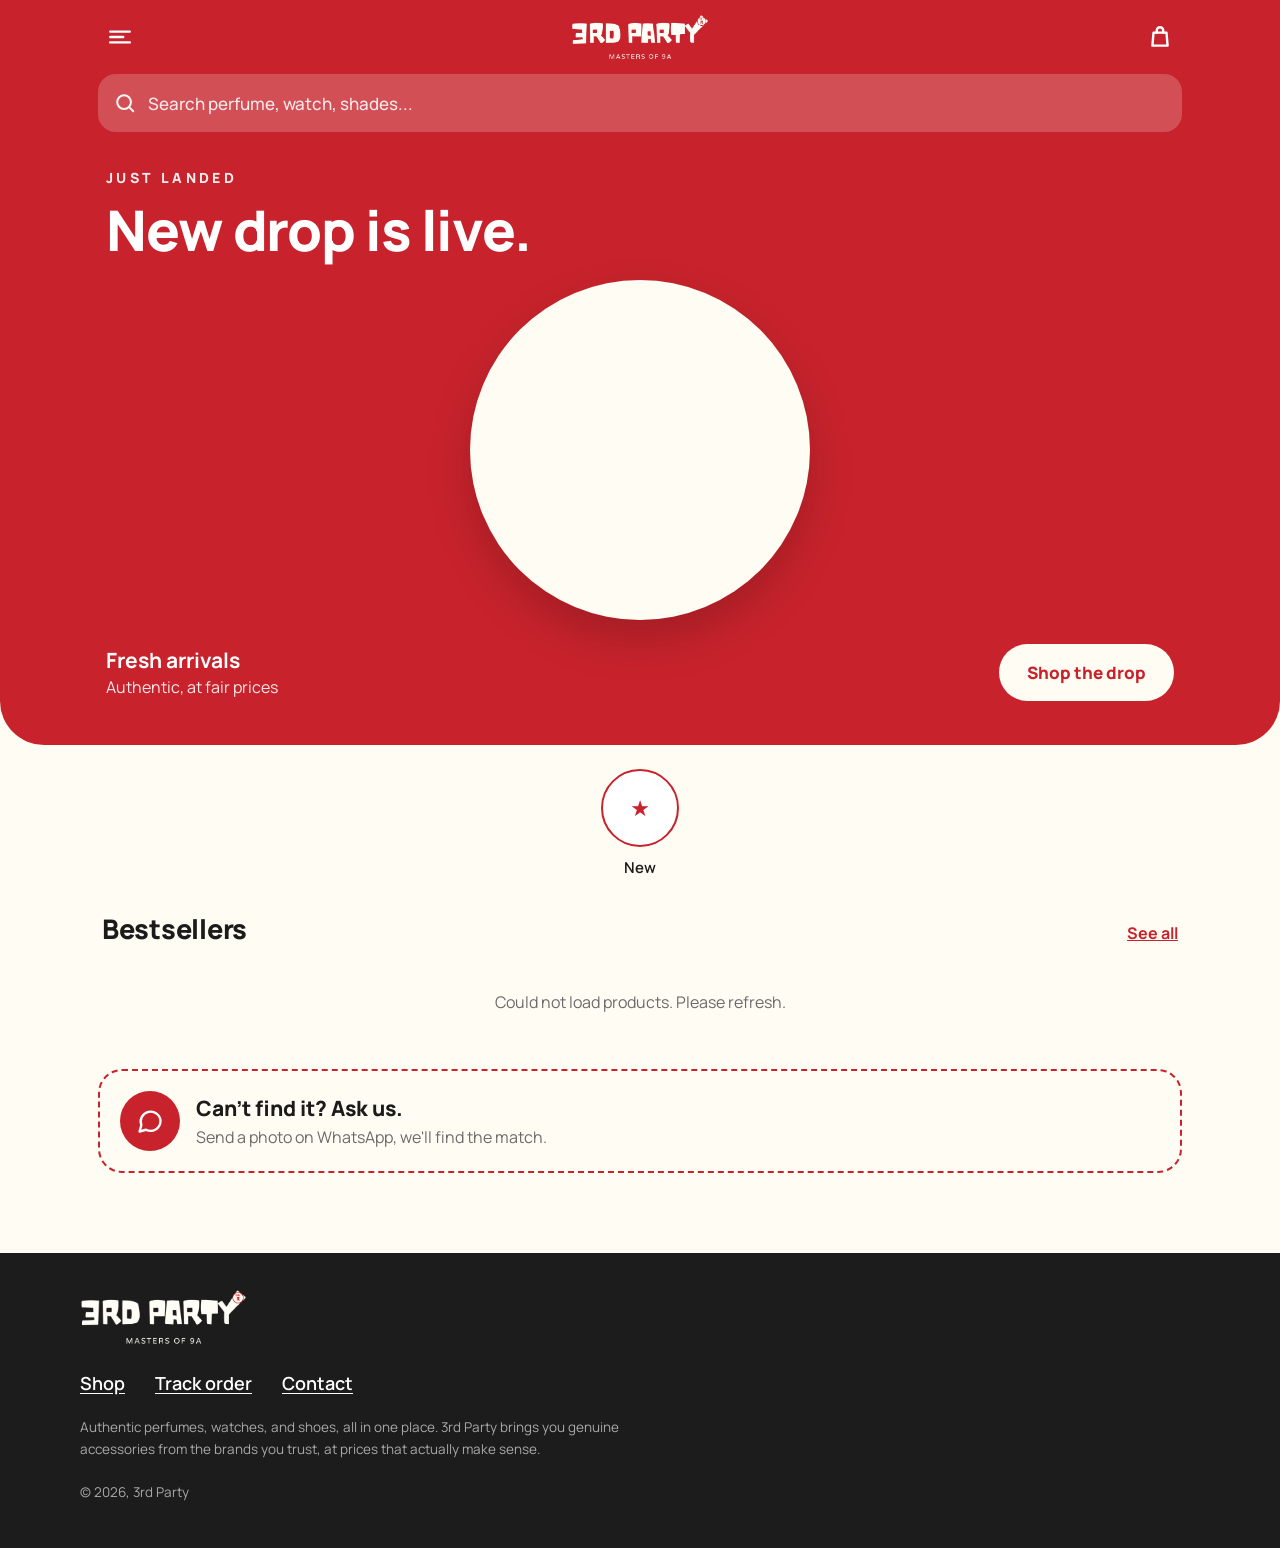
==== commit a975f421: "Redesign home page: red/cream 3rd Party look New index.html (red header, search, drop hero, category" ====
--- a/index.html
+++ b/index.html
@@ -2,4325 +2,224 @@
 <html lang="en">
 <head>
 <meta charset="UTF-8">
-<meta name="viewport" content="width=device-width, initial-scale=1.0">
-<title>Product Catalog</title>
+<meta name="viewport" content="width=device-width, initial-scale=1.0, viewport-fit=cover">
+<meta name="theme-color" content="#C8232C">
+<title>3rd Party · Masters of 9A</title>
+<link rel="icon" href="favicon.svg">
 <link rel="preconnect" href="https://fourpirates.tmfragrance.com">
 <link rel="preconnect" href="https://fonts.googleapis.com">
 <link rel="preconnect" href="https://fonts.gstatic.com" crossorigin>
-<link href="https://fonts.googleapis.com/css2?family=Varela+Round&display=swap" rel="stylesheet">
-<style>
-* { box-sizing: border-box; margin: 0; padding: 0; }
-
-body {
-    font-family: 'Varela Round', 'Segoe UI', Arial, sans-serif;
-    background: #eef0ee;
-    color: #222;
-    overflow-x: hidden;
-}
-
-.visually-hidden {
-    position: absolute;
-    width: 1px; height: 1px;
-    overflow: hidden;
-    clip: rect(0,0,0,0);
-    white-space: nowrap;
-}
-
-body { padding-top: 60px; }
-.top-header {
-    position: fixed;
-    top: 0;
-    left: 0;
-    width: 100%;
-    z-index: 999;
-    background: #fff;
-    border-bottom: 2px solid #e0342e;
-    box-shadow: 0 2px 10px rgba(0,0,0,0.06);
-    padding: 10px 16px;
-    transition: transform 0.35s ease;
-}
-.top-header.header-hidden {
-    transform: translateY(-100%);
-}
-.top-header .title-row {
-    display: flex;
-    justify-content: space-between;
-    align-items: center;
-    gap: 10px;
-    position: relative;
-    height: 34px;
-    flex-wrap: nowrap;
-}
-
-.hamburger-btn {
-    width: 34px;
-    height: 34px;
-    border-radius: 50%;
-    border: none;
-    background: #fff;
-    color: #e0342e;
-    display: flex;
-    align-items: center;
-    justify-content: center;
-    cursor: pointer;
-    flex-shrink: 0;
-    transition: background 0.15s ease, opacity 0.2s ease;
-}
-.hamburger-btn:hover { background: #fbe8e5; }
-.top-header .title-row.search-open .hamburger-btn {
-    opacity: 0;
-    width: 0;
-    padding: 0;
-    overflow: hidden;
-    pointer-events: none;
-}
-@media (min-width: 640px) {
-    .top-header .title-row.search-open .hamburger-btn {
-        opacity: 1;
-        width: 34px;
-        padding: 0;
-        overflow: visible;
-        pointer-events: auto;
+<link href="https://fonts.googleapis.com/css2?family=Manrope:wght@400;500;600;700;800&display=swap" rel="stylesheet">
+<link rel="stylesheet" href="theme.css">
+</head>
+<body class="tp">
+
+<header class="tp-top">
+  <div class="tp-bar">
+    <button class="tp-icon" id="menuBtn" aria-label="Open menu" aria-controls="drawer" aria-expanded="false">
+      <svg width="26" height="26" viewBox="0 0 24 24" fill="none" stroke="currentColor" stroke-width="2.2" stroke-linecap="round"><line x1="3" y1="7" x2="21" y2="7"/><line x1="3" y1="12" x2="15" y2="12"/><line x1="3" y1="17" x2="21" y2="17"/></svg>
+    </button>
+    <a class="tp-logo" href="index.html" aria-label="3rd Party home"><img src="assets/logo-white.png" alt="3rd Party · Masters of 9A"></a>
+    <a class="tp-icon" id="bagBtn" href="products.html" aria-label="Shop all products">
+      <svg width="26" height="26" viewBox="0 0 24 24" fill="none" stroke="currentColor" stroke-width="2.2" stroke-linecap="round" stroke-linejoin="round"><path d="M6 8h12l1 12H5L6 8z"/><path d="M9 8V6a3 3 0 0 1 6 0v2"/></svg>
+    </a>
+  </div>
+
+  <div class="tp-search">
+    <form id="searchForm" role="search" autocomplete="off">
+      <svg width="22" height="22" viewBox="0 0 24 24" fill="none" stroke="currentColor" stroke-width="2.2" stroke-linecap="round"><circle cx="11" cy="11" r="7.5"/><line x1="21" y1="21" x2="16.5" y2="16.5"/></svg>
+      <input id="searchInput" type="search" placeholder="Search perfume, watch, shades..." aria-label="Search products" enterkeyhint="search">
+    </form>
+    <div class="tp-suggest" id="suggest"></div>
+  </div>
+
+  <section class="tp-hero" aria-label="Featured drop">
+    <div class="tp-slides" id="slides">
+      <div class="tp-slide on">
+        <div class="tp-eyebrow">Just landed</div>
+        <h1>New drop is live.</h1>
+        <div class="tp-stage"></div>
+        <div class="tp-hero-foot">
+          <div><strong>Fresh arrivals</strong><small>Authentic, at fair prices</small></div>
+          <a class="tp-cta" href="products.html">Shop the drop</a>
+        </div>
+      </div>
+    </div>
+    <div class="tp-dots" id="dots"></div>
+  </section>
+</header>
+
+<nav class="tp-cats" id="cats" aria-label="Categories">
+  <a class="tp-cat" href="products.html"><div class="tp-cat-c"><b>★</b></div>New</a>
+</nav>
+
+<section class="tp-sec" aria-labelledby="bsH">
+  <div class="tp-sec-head"><h2 id="bsH">Bestsellers</h2><a href="products.html">See all</a></div>
+  <div class="tp-grid" id="grid">
+    <div class="tp-skel"></div><div class="tp-skel"></div><div class="tp-skel"></div><div class="tp-skel"></div>
+  </div>
+</section>
+
+<a class="tp-help" id="helpBox" href="https://wa.me/91919574442073?text=Hi%2C%20I%20am%20looking%20for%20a%20product.%20Can%20you%20help%3F" target="_blank" rel="noopener">
+  <span class="tp-help-ic"><svg width="28" height="28" viewBox="0 0 24 24" fill="none" stroke="currentColor" stroke-width="2" stroke-linejoin="round"><path d="M21 12a8.5 8.5 0 0 1-12.4 7.5L3 21l1.6-5.4A8.5 8.5 0 1 1 21 12z"/></svg></span>
+  <span><strong>Can't find it? Ask us.</strong><span>Send a photo on WhatsApp, we'll find the match.</span></span>
+</a>
+
+<footer class="tp-foot">
+  <div class="tp-foot-in">
+    <img src="assets/logo-white.png" alt="3rd Party · Masters of 9A">
+    <div class="tp-foot-links">
+      <a href="products.html">Shop</a>
+      <a href="https://wa.me/91919574442073?text=Hi%2C%20I%20want%20to%20track%20my%20order" target="_blank" rel="noopener">Track order</a>
+      <a href="https://wa.me/91919574442073" target="_blank" rel="noopener">Contact</a>
+    </div>
+    <p>Authentic perfumes, watches, and shoes, all in one place. 3rd Party brings you genuine accessories from the brands you trust, at prices that actually make sense.</p>
+    <p>&copy; 2026, 3rd Party</p>
+  </div>
+</footer>
+
+<div class="tp-ov" id="ov"></div>
+<aside class="tp-drawer" id="drawer" aria-label="Menu">
+  <div class="tp-drawer-h">
+    <img src="assets/logo-white.png" alt="3rd Party">
+    <button class="tp-icon" id="menuClose" aria-label="Close menu"><svg width="22" height="22" viewBox="0 0 24 24" fill="none" stroke="currentColor" stroke-width="2.4" stroke-linecap="round"><line x1="18" y1="6" x2="6" y2="18"/><line x1="6" y1="6" x2="18" y2="18"/></svg></button>
+  </div>
+  <nav id="drawerNav"><a href="products.html">Shop all</a></nav>
+  <a class="wa" href="https://wa.me/91919574442073?text=Hi%2C%20I%20have%20a%20question%20about%20a%20product" target="_blank" rel="noopener">Chat on WhatsApp</a>
+</aside>
+
+<script>
+const API = 'https://fourpirates.tmfragrance.com/visitor/product-api';
+const $ = (id) => document.getElementById(id);
+const esc = (s) => { const d = document.createElement('div'); d.textContent = s == null ? '' : s; return d.innerHTML; };
+const inr = (n) => '₹' + Math.round(Number(n) || 0).toLocaleString('en-IN');
+const getJSON = async (path) => { const r = await fetch(API + '/' + path); return r.json(); };
+
+/* ---------- menu drawer ---------- */
+const drawer = $('drawer'), ov = $('ov'), menuBtn = $('menuBtn');
+function menu(open) {
+  drawer.classList.toggle('on', open); ov.classList.toggle('on', open);
+  menuBtn.setAttribute('aria-expanded', open ? 'true' : 'false');
+  document.body.style.overflow = open ? 'hidden' : '';
+}
+menuBtn.addEventListener('click', () => menu(true));
+$('menuClose').addEventListener('click', () => menu(false));
+ov.addEventListener('click', () => menu(false));
+document.addEventListener('keydown', (e) => { if (e.key === 'Escape') { menu(false); closeSuggest(); } });
+
+/* ---------- search: live suggestions, Enter opens the full results ---------- */
+const input = $('searchInput'), box = $('suggest');
+let t = 0;
+function closeSuggest() { box.classList.remove('on', 'open'); box.innerHTML = ''; }
+$('searchForm').addEventListener('submit', (e) => {
+  e.preventDefault();
+  const q = input.value.trim();
+  location.href = q ? 'products.html?search=' + encodeURIComponent(q) : 'products.html';
+});
+input.addEventListener('input', () => {
+  clearTimeout(t);
+  const q = input.value.trim();
+  if (q.length < 2) return closeSuggest();
+  t = setTimeout(async () => {
+    try {
+      const d = await getJSON('get_products.php?search=' + encodeURIComponent(q) + '&page=1');
+      if (input.value.trim() !== q) return;
+      const items = d.success ? (d.products || []).slice(0, 6) : [];
+      box.innerHTML = items.length
+        ? items.map(p => `<a href="product.html?id=${encodeURIComponent(p.id)}"><img src="${esc(p.image)}" alt="" onerror="this.style.opacity=0"><span>${esc(p.name)}</span><span>${inr(p.price)}</span></a>`).join('')
+          + `<a class="all" href="products.html?search=${encodeURIComponent(q)}">See all results</a>`
+        : `<div class="none">No matches for "${esc(q)}"</div>`;
+      box.classList.add('open');
+    } catch (e) { closeSuggest(); }
+  }, 250);
+});
+document.addEventListener('click', (e) => { if (!e.target.closest('.tp-search')) closeSuggest(); });
+
+/* ---------- hero (slides come from the admin "Hero Slider"; falls back to the newest product) ---------- */
+const slidesEl = $('slides'), dotsEl = $('dots');
+let slideIx = 0, slideTimer = null;
+function showSlide(i) {
+  const all = slidesEl.querySelectorAll('.tp-slide');
+  if (!all.length) return;
+  slideIx = (i + all.length) % all.length;
+  all.forEach((s, k) => s.classList.toggle('on', k === slideIx));
+  dotsEl.querySelectorAll('button').forEach((b, k) => b.classList.toggle('on', k === slideIx));
+}
+function startSlides(n) {
+  clearInterval(slideTimer);
+  dotsEl.innerHTML = n > 1 ? Array.from({ length: n }, (_, k) => `<button aria-label="Slide ${k + 1}" class="${k === 0 ? 'on' : ''}"></button>`).join('') : '';
+  dotsEl.querySelectorAll('button').forEach((b, k) => b.addEventListener('click', () => { showSlide(k); startSlides2(n); }));
+  startSlides2(n);
+}
+function startSlides2(n) { clearInterval(slideTimer); if (n > 1) slideTimer = setInterval(() => showSlide(slideIx + 1), 5000); }
+function slideHtml(s, i) {
+  const title = (s.headline || '') + (s.headline_accent ? ' ' + s.headline_accent : '');
+  return `<div class="tp-slide${i === 0 ? ' on' : ''}">
+    <div class="tp-eyebrow">${esc(s.kicker || 'Just landed')}</div>
+    <h1>${esc(title || 'New drop is live.')}</h1>
+    <div class="tp-stage">${s.image ? `<img src="${esc(s.image)}" alt="${esc(title)}" onerror="this.style.opacity=0">` : ''}</div>
+    <div class="tp-hero-foot">
+      <div><strong>${esc(s.description || 'Fresh arrivals')}</strong></div>
+      <a class="tp-cta" href="${esc(s.button1_link || 'products.html')}">${esc(s.button1_text || 'Shop the drop')}</a>
+    </div></div>`;
+}
+async function loadHero(fallbackProduct) {
+  try {
+    const d = await getJSON('get_hero_slides.php');
+    if (d.success && Array.isArray(d.slides) && d.slides.length) {
+      slidesEl.innerHTML = d.slides.map(slideHtml).join('');
+      startSlides(d.slides.length);
+      return;
     }
-}
-
-.logo-wrap {
-    flex-shrink: 0;
-    min-width: 0;
-    opacity: 1;
-    transition: opacity 0.2s ease;
-    position: absolute;
-    left: 50%;
-    top: 50%;
-    transform: translate(-50%, -50%);
-    pointer-events: none;
-    text-align: center;
-}
-.logo-wrap a { pointer-events: auto; }
-.top-header .title-row.search-open .logo-wrap {
-    opacity: 0;
-    overflow: hidden;
-}
-@media (min-width: 640px) {
-    .top-header .title-row.search-open .logo-wrap {
-        opacity: 1;
-        overflow: visible;
-    }
-}
-.site-logo { height: 24px; width: auto; display: block; }
-
-.search-box {
-    display: flex;
-    align-items: center;
-    justify-content: flex-end;
-    gap: 6px;
-    flex-shrink: 0;
-    margin-left: auto;
-    height: 34px;
-    position: relative;
-}
-.search-suggest {
-    position: absolute;
-    top: calc(100% + 8px);
-    left: 0;
-    right: 0;
-    background: #fff;
-    border-radius: 12px;
-    box-shadow: 0 8px 24px rgba(0,0,0,0.14);
-    max-height: 340px;
-    overflow-y: auto;
-    display: none;
-    z-index: 1000;
-}
-.search-suggest.open { display: block; }
-.search-suggest-item {
-    display: flex;
-    align-items: center;
-    gap: 10px;
-    padding: 8px 12px;
-    text-decoration: none;
-    color: inherit;
-}
-.search-suggest-item:hover { background: #f7f2ea; }
-.search-suggest-item img {
-    width: 40px;
-    height: 40px;
-    object-fit: cover;
-    border-radius: 6px;
-    background: #f0ede6;
-    flex-shrink: 0;
-}
-.search-suggest-name {
-    font-size: 13px;
-    font-weight: 600;
-    color: #1a1a1a;
-    overflow: hidden;
-    text-overflow: ellipsis;
-    white-space: nowrap;
-    flex: 1;
-    min-width: 0;
-}
-.search-suggest-price {
-    font-size: 12px;
-    color: #e0342e;
-    font-weight: 700;
-    flex-shrink: 0;
-}
-.search-suggest-viewall {
-    display: block;
-    text-align: center;
-    padding: 11px;
-    font-size: 13px;
-    font-weight: 600;
-    color: #e0342e;
-    text-decoration: none;
-    border-top: 0.5px solid #eee;
-}
-.search-suggest-viewall:hover { background: #fbe8e5; }
-.search-suggest-empty {
-    padding: 16px;
-    font-size: 13px;
-    color: #999;
-    text-align: center;
-}
-@media (min-width: 640px) {
-    .search-suggest { width: 320px; left: auto; right: 0; }
-}
-.search-box.expanded {
-    flex: 1;
-    margin-left: 10px;
-    width: 0;
-}
-.search-icon-btn {
-    width: 34px;
-    height: 34px;
-    border-radius: 50%;
-    border: none;
-    background: #fff;
-    color: #e0342e;
-    display: flex;
-    align-items: center;
-    justify-content: center;
-    cursor: pointer;
-    flex-shrink: 0;
-    transition: background 0.15s ease;
-}
-.search-icon-btn:hover { background: #fbe8e5; }
-.search-input-hidden {
-    background: #f2f2f4;
-    border: none;
-    border-radius: 20px;
-    outline: none;
-    color: #1a1a1a;
-    font-size: 14px;
-    width: 0;
-    padding: 9px 0;
-    opacity: 0;
-    pointer-events: none;
-    transition: width 0.25s ease, opacity 0.2s ease, padding 0.25s ease;
-}
-.search-box.expanded .search-input-hidden {
-    width: 100%;
-    flex: 1;
-    padding: 9px 14px;
-    opacity: 1;
-    pointer-events: auto;
-}
-.search-input-hidden::placeholder { color: #999; }
-
-@media (min-width: 640px) {
-    .top-header .title-row { justify-content: space-between; }
-    .search-box.expanded { flex: 0 0 auto; margin-left: auto; width: auto; }
-    .search-box.expanded .search-input-hidden { width: 220px; flex: 0 0 auto; }
-}
-
-.drawer-overlay {
-    position: fixed;
-    inset: 0;
-    background: rgba(17, 17, 17, 0.45);
-    opacity: 0;
-    pointer-events: none;
-    transition: opacity 0.25s ease;
-    z-index: 2001;
-}
-.drawer-overlay.open { opacity: 1; pointer-events: auto; }
-
-.drawer {
-    position: fixed;
-    top: 0;
-    left: 0;
-    height: 100%;
-    width: 280px;
-    max-width: 82vw;
-    background: #fff;
-    transform: translateX(-100%);
-    transition: transform 0.28s cubic-bezier(.4,0,.2,1);
-    z-index: 2002;
-    box-shadow: 4px 0 24px rgba(0,0,0,0.1);
-    display: flex;
-    flex-direction: column;
-}
-.drawer.open { transform: translateX(0); }
-
-.drawer-head {
-    display: flex;
-    align-items: center;
-    justify-content: space-between;
-    padding: 18px 18px;
-    border-bottom: 1px solid #eee;
-}
-.drawer-logo { font-size: 15px; font-weight: 700; color: #1a1a1a; }
-.drawer-close-btn {
-    width: 32px;
-    height: 32px;
-    border-radius: 50%;
-    border: none;
-    background: #f2f2f4;
-    color: #1a1a1a;
-    display: flex;
-    align-items: center;
-    justify-content: center;
-    cursor: pointer;
-}
-
-.drawer-nav {
-    padding: 10px;
-    display: flex;
-    flex-direction: column;
-    gap: 2px;
-    overflow-y: auto;
-}
-.drawer-link {
-    display: flex;
-    align-items: center;
-    gap: 12px;
-    padding: 10px 12px;
-    border-radius: 10px;
-    color: #333;
-    font-size: 14px;
-    font-weight: 500;
-    cursor: pointer;
-    text-transform: capitalize;
-}
-.drawer-link:hover { background: #f7f2ea; }
-.drawer-link.active { background: #fbe8e5; color: #e0342e; font-weight: 700; }
-.drawer-link .drawer-icon {
-    width: 30px;
-    height: 30px;
-    border-radius: 50%;
-    overflow: hidden;
-    background: #f0f0f0;
-    display: flex;
-    align-items: center;
-    justify-content: center;
-    flex-shrink: 0;
-}
-.drawer-link .drawer-icon img { width: 100%; height: 100%; object-fit: cover; }
-
-.header-icons {
-    display: flex;
-    align-items: center;
-    gap: 6px;
-    flex-shrink: 0;
-    margin-left: 0;
-}
-.icon-btn {
-    width: 34px;
-    height: 34px;
-    border-radius: 50%;
-    border: none;
-    background: #eef0ee;
-    color: #e0342e;
-    display: flex;
-    align-items: center;
-    justify-content: center;
-    cursor: pointer;
-    flex-shrink: 0;
-    transition: background 0.15s ease;
-}
-.icon-btn:hover { background: #fbe8e5; }
-.icon-btn.active { background: #e0342e; color: #fff; }
-@media (max-width: 480px) {
-    .top-header { padding: 8px 10px; }
-    .header-icons { gap: 4px; }
-    .icon-btn { width: 30px; height: 30px; }
-    .hamburger-btn { width: 30px; height: 30px; }
-}
-
-.container { max-width: 1200px; margin: 0 auto; padding: 6px 12px 12px; position: relative; }
-
-.footer-brand-banner {
-    background: #d9251c;
-    padding: 32px 20px;
-    text-align: center;
-}
-.footer-brand-copy {
-    color: #fff;
-    font-size: 13px;
-    font-weight: 600;
-    line-height: 1.7;
-    max-width: 520px;
-    margin: 0 auto 28px;
-}
-.footer-brand-logo {
-    height: 44px;
-    width: auto;
-    margin-bottom: 8px;
-}
-.footer-brand-copyright {
-    color: rgba(255,255,255,0.85);
-    font-size: 12px;
-    margin-top: 20px;
-}
-
-.site-footer {
-    background: #000;
-    border-top: 2px solid #e0342e;
-    padding: 28px 16px 20px;
-    margin-top: 24px;
-}
-.footer-cols {
-    max-width: 1200px;
-    margin: 0 auto;
-    display: grid;
-    grid-template-columns: 1fr;
-    gap: 0;
-}
-@media (min-width: 640px) {
-    .footer-cols { grid-template-columns: 1fr; max-width: 300px; gap: 32px; padding: 0 20px; }
-}
-.footer-heading {
-    width: 100%;
-    display: flex;
-    align-items: center;
-    justify-content: space-between;
-    background: none;
-    border: none;
-    font-size: 16px;
-    font-weight: 700;
-    color: #1a1a1a;
-    padding: 14px 0;
-    cursor: pointer;
-    text-align: left;
-}
-.footer-col + .footer-col { border-top: 0.5px solid #e6ddd0; }
-.footer-chevron { flex-shrink: 0; transition: transform 0.2s ease; color: #e0342e; }
-.footer-heading.open .footer-chevron { transform: rotate(180deg); }
-.footer-body {
-    display: none;
-    flex-direction: column;
-    padding-bottom: 10px;
-}
-.footer-body.open { display: flex; }
-@media (min-width: 640px) {
-    .footer-heading { font-size: 14px; font-weight: 700; color: #e0342e; padding: 0 0 12px; cursor: default; pointer-events: none; }
-    .footer-chevron { display: none; }
-    .footer-col + .footer-col { border-top: none; }
-    .footer-body { display: flex !important; padding-bottom: 0; }
-}
-.footer-link {
-    display: block;
-    font-size: 13px;
-    color: #555;
-    text-decoration: none;
-    padding: 5px 0;
-}
-.footer-link:hover { color: #e0342e; }
-
-.back-icon-btn {
-    position: absolute;
-    top: 16px;
-    left: 16px;
-    z-index: 5;
-    display: inline-flex;
-    align-items: center;
-    justify-content: center;
-    width: 30px;
-    height: 30px;
-    border-radius: 50%;
-    background: rgba(255,255,255,0.9);
-    border: 1px solid #eee;
-    color: #e0342e;
-    cursor: pointer;
-    box-shadow: 0 2px 8px rgba(0,0,0,0.1);
-}
-.back-icon-btn:hover { background: #fbe8e5; }
-
-.results-count { font-size: 12px; color: #888; }
-
-.grid {
-    display: grid;
-    grid-template-columns: repeat(2, 1fr);
-    gap: 7px;
-}
-@media (min-width: 640px) {
-    .grid { grid-template-columns: repeat(auto-fill, minmax(200px, 1fr)); gap: 16px; }
-}
-@media (min-width: 900px) {
-    .grid { grid-template-columns: repeat(auto-fill, minmax(160px, 180px)); gap: 24px; justify-content: start; }
-}
-.grid.list-view {
-    grid-template-columns: 1fr;
-}
-.grid.list-view .card {
-    display: flex;
-    flex-direction: row;
-    align-items: stretch;
-}
-.grid.list-view .card img {
-    width: 120px;
-    height: 120px;
-    aspect-ratio: unset;
-    flex-shrink: 0;
-}
-.grid.list-view .card-body {
-    flex: 1;
-    display: flex;
-    flex-direction: column;
-    justify-content: center;
-}
-
-.card {
-    background: #fff;
-    border-radius: 14px;
-    overflow: hidden;
-    border: none;
-    box-shadow: 0 1px 3px rgba(0,0,0,0.06);
-    text-decoration: none;
-    color: inherit;
-    display: block;
-    position: relative;
-    transition: box-shadow 0.15s ease;
-}
-.card:hover {
-    box-shadow: 0 6px 20px rgba(0,0,0,0.1);
-}
-@media (min-width: 640px) {
-    .card { transition: box-shadow 0.15s ease, transform 0.15s ease; }
-    .card:hover { transform: translateY(-2px); }
-}
-.card:active { transform: scale(0.98); }
-.card-img-wrap { position: relative; background: #f0ede6; overflow: hidden; }
-.card img {
-    width: 100%;
-    aspect-ratio: 8 / 10;
-    object-fit: cover;
-    background: #f0ede6;
-    box-sizing: border-box;
-}
-.card-wishlist-btn {
-    position: absolute;
-    top: 8px;
-    right: 8px;
-    width: 24px;
-    height: 24px;
-    border-radius: 50%;
-    border: none;
-    background: rgba(255,255,255,0.85);
-    color: #e0342e;
-    display: flex;
-    align-items: center;
-    justify-content: center;
-    cursor: pointer;
-}
-.card-wishlist-btn.active { color: #fff; background: #e0342e; }
-.card-body { padding: 8px 9px; }
-@media (min-width: 640px) { .card-body { padding: 12px 14px; } }
-.card-body .brand-label {
-    font-size: 7px;
-    font-weight: 700;
-    letter-spacing: 0.04em;
-    text-transform: uppercase;
-    color: #a8825c;
-    margin-bottom: 2px;
-    display: block;
-}
-@media (min-width: 640px) { .card-body .brand-label { font-size: 10px; margin-bottom: 4px; letter-spacing: 0.06em; } }
-.card-body h3 {
-    font-size: 10px;
-    font-weight: 600;
-    color: #1a1a1a;
-    margin-bottom: 3px;
-    line-height: 1.3;
-    white-space: nowrap;
-    overflow: hidden;
-    text-overflow: ellipsis;
-}
-@media (min-width: 640px) { .card-body h3 { font-size: 12px; margin-bottom: 4px; } }
-.card-body .price { font-size: 13px; font-weight: 700; color: #e0342e; margin: 0; }
-@media (min-width: 640px) { .card-body .price { font-size: 17px; } }
-.card-body .meta { font-size: 8px; color: #777; display: flex; gap: 3px; flex-wrap: wrap; margin: 0; }
-@media (min-width: 640px) { .card-body .meta { font-size: 11px; gap: 4px; } }
-.card-body .price-row {
-    display: flex;
-    align-items: center;
-    justify-content: space-between;
-    gap: 4px;
-}
-.tag { background: #f6efe3; color: #6b6250; padding: 1px 6px; border-radius: 20px; }
-@media (min-width: 640px) { .tag { padding: 2px 9px; } }
-
-.skeleton-card { background: #fff; border-radius: 8px; overflow: hidden; border: 1px solid #eee; }
-.skeleton-img { aspect-ratio: 8 / 10; background: linear-gradient(90deg, #eee 25%, #f5f5f5 50%, #eee 75%); background-size: 200% 100%; animation: shimmer 1.4s infinite; }
-.skeleton-line { height: 8px; background: #eee; border-radius: 4px; margin: 8px 7px; }
-.skeleton-line.short { width: 60%; }
-@keyframes shimmer { 0% { background-position: 200% 0; } 100% { background-position: -200% 0; } }
-
-.empty {
-    grid-column: 1 / -1;
-    text-align: center;
-    padding: 60px 20px;
-    color: #888;
-}
-.empty svg { opacity: 0.3; margin-bottom: 12px; }
-
-.load-more-wrap { text-align: center; margin-top: 24px; }
-.load-more-btn {
-    padding: 12px 28px;
-    background: #1a1a1a;
-    color: #fff;
-    border: none;
-    border-radius: 8px;
-    font-size: 14px;
-    cursor: pointer;
-}
-.load-more-btn:hover { background: #333; }
-.load-more-btn:disabled { background: #999; cursor: not-allowed; }
-
-.form-card {
-    background: #fff;
-    max-width: 520px;
-    margin: 20px auto;
-    padding: 24px;
-    border-radius: 12px;
-    border: 1px solid #eee;
-}
-.form-card label, .section-card label {
-    display: block;
-    font-size: 13px;
-    font-weight: 600;
-    margin: 14px 0 6px;
-}
-.form-card input, .form-card select, .section-card input, .section-card select {
-    width: 100%;
-    padding: 10px 12px;
-    border: 1px solid #ddd;
-    border-radius: 8px;
-    font-size: 14px;
-}
-.form-card button, .save-bar button {
-    width: 100%;
-    margin-top: 22px;
-    padding: 12px;
-    background: #1a1a1a;
-    color: #fff;
-    border: none;
-    border-radius: 8px;
-    font-size: 15px;
-    cursor: pointer;
-}
-.form-card button:hover, .save-bar button:hover { background: #333; }
-.form-card button:disabled, .save-bar button:disabled { background: #999; cursor: not-allowed; }
-
-#formMsg, #gateMsg { margin-top: 14px; font-size: 14px; text-align: center; }
-#formMsg.success { color: #1a7a3c; }
-#formMsg.error, #gateMsg.error { color: #e0342e; }
-
-.image-drop {
-    border: 2px dashed #ddd;
-    border-radius: 10px;
-    padding: 20px;
-    text-align: center;
-    cursor: pointer;
-    color: #888;
-    font-size: 13px;
-}
-.image-drop:hover { border-color: #1a1a1a; color: #1a1a1a; }
-.image-drop input { display: none; }
-
-.preview-grid {
-    display: grid;
-    grid-template-columns: repeat(4, 1fr);
-    gap: 8px;
-    margin-top: 10px;
-}
-.preview-item { position: relative; aspect-ratio: 1; border-radius: 8px; overflow: hidden; background: #eee; }
-.preview-item img { width: 100%; height: 100%; object-fit: cover; }
-.preview-item .remove-btn {
-    position: absolute;
-    top: 4px;
-    right: 4px;
-    background: rgba(0,0,0,0.6);
-    color: #fff;
-    border: none;
-    border-radius: 50%;
-    width: 20px;
-    height: 20px;
-    font-size: 12px;
-    cursor: pointer;
-    line-height: 1;
-}
-
-.detail-card {
-    background: #fff;
-    border-radius: 12px;
-    overflow: hidden;
-    border: 1px solid #eee;
-    display: grid;
-    grid-template-columns: 1fr;
-    max-width: 900px;
-    margin: 0 auto;
-}
-@media (min-width: 640px) { .detail-card { grid-template-columns: 1fr 1fr; } }
-.gallery-main { width: 100%; height: 320px; object-fit: cover; background: #eee; }
-@media (min-width: 640px) { .gallery-main { height: 420px; } }
-.gallery-thumbs { display: flex; gap: 8px; padding: 10px; background: #fafafa; overflow-x: auto; }
-.gallery-thumbs img {
-    width: 56px; height: 56px; object-fit: cover; border-radius: 8px;
-    cursor: pointer; opacity: 0.6; border: 2px solid transparent; flex-shrink: 0;
-}
-.gallery-thumbs img.active { opacity: 1; border-color: #1a1a1a; }
-.detail-info { padding: 20px; display: flex; flex-direction: column; }
-.detail-brand {
-    font-size: 12px;
-    font-weight: 700;
-    letter-spacing: 0.05em;
-    text-transform: uppercase;
-    color: #e0342e;
-    margin-bottom: 4px;
-}
-.detail-info h2 { font-size: 20px; margin-bottom: 8px; }
-.detail-price { font-size: 22px; font-weight: 700; color: #e0342e; margin-bottom: 18px; }
-.detail-meta { display: flex; flex-direction: column; gap: 10px; margin-bottom: 20px; }
-.detail-meta div { display: flex; justify-content: space-between; padding-bottom: 8px; border-bottom: 1px solid #eee; }
-.detail-meta span { font-size: 12px; color: #888; text-transform: capitalize; }
-.detail-meta strong { font-size: 13px; text-transform: capitalize; }
-.back-btn {
-    margin-top: auto;
-    display: inline-block;
-    text-align: center;
-    padding: 10px 16px;
-    background: #1a1a1a;
-    color: #fff;
-    border-radius: 8px;
-    text-decoration: none;
-    font-size: 14px;
-}
-
-.toolbar-row {
-    display: flex;
-    align-items: center;
-    justify-content: space-between;
-    gap: 8px;
-    padding: 10px 12px;
-    background: #eef0ee;
-    flex-wrap: nowrap;
-}
-@media (min-width: 640px) { .toolbar-row { padding: 10px 16px; gap: 10px; } }
-@media (min-width: 900px) { .toolbar-row { padding: 4px 20px 8px; } }
-
-.toolbar-actions { display: flex; align-items: center; gap: 6px; flex-shrink: 0; }
-@media (min-width: 640px) { .toolbar-actions { gap: 10px; } }
-
-.results-count { flex-shrink: 0; white-space: nowrap; font-size: 12px; color: #888; display: none; }
-@media (min-width: 640px) { .results-count { display: block; } }
-
-.filter-toggle-btn {
-    display: inline-flex;
-    align-items: center;
-    gap: 5px;
-    background: #e0342e;
-    border: 1.5px solid #e0342e;
-    border-radius: 20px;
-    height: 32px;
-    padding: 0 12px;
-    font-size: 11px;
-    font-weight: 600;
-    color: #fff;
-    cursor: pointer;
-    flex-shrink: 0;
-    white-space: nowrap;
-}
-@media (min-width: 640px) { .filter-toggle-btn { height: 36px; padding: 0 16px; font-size: 12px; } }
-.filter-toggle-btn svg { flex-shrink: 0; width: 12px; height: 12px; }
-@media (min-width: 900px) { .filter-toggle-btn { display: none; } }
-
-.filter-drawer-overlay {
-    position: fixed;
-    inset: 0;
-    background: rgba(17, 17, 17, 0.45);
-    opacity: 0;
-    pointer-events: none;
-    transition: opacity 0.25s ease;
-    z-index: 1101;
-}
-.filter-drawer-overlay.open { opacity: 1; pointer-events: auto; }
-
-.filter-drawer {
-    position: fixed;
-    top: 0;
-    left: 0;
-    height: 100%;
-    width: 300px;
-    max-width: 86vw;
-    background: #fff;
-    transform: translateX(-100%);
-    transition: transform 0.28s cubic-bezier(.4,0,.2,1);
-    z-index: 1102;
-    box-shadow: 4px 0 24px rgba(0,0,0,0.12);
-    display: flex;
-    flex-direction: column;
-}
-.filter-drawer.open { transform: translateX(0); }
-
-.filter-drawer-head {
-    display: flex;
-    align-items: center;
-    justify-content: space-between;
-    padding: 18px 18px 12px;
-    border-bottom: 2px solid #e0342e;
-    margin-bottom: 4px;
-}
-.filter-drawer-head span {
-    font-size: 16px;
-    font-weight: 700;
-    color: #e0342e;
-    text-transform: uppercase;
-    letter-spacing: 0.05em;
-}
-.filter-drawer-close {
-    width: 30px;
-    height: 30px;
-    border-radius: 50%;
-    border: none;
-    background: transparent;
-    color: #e0342e;
-    display: flex;
-    align-items: center;
-    justify-content: center;
-    cursor: pointer;
-    flex-shrink: 0;
-}
-.filter-drawer-close:hover { background: #f3e6e4; }
-
-.filter-drawer-body {
-    flex: 1;
-    overflow-y: auto;
-    padding: 0 18px;
-}
-
-.fd-section { border-bottom: 1px solid #efe4d4; padding: 12px 0; }
-.fd-section-head {
-    width: 100%;
-    display: flex;
-    align-items: center;
-    justify-content: space-between;
-    background: none;
-    border: none;
-    font-size: 11px;
-    font-weight: 700;
-    color: #3a322c;
-    text-transform: uppercase;
-    letter-spacing: 0.05em;
-    cursor: pointer;
-    padding: 4px 0;
-}
-.fd-chevron { transition: transform 0.2s ease; flex-shrink: 0; color: #e0342e; }
-.fd-section-head.collapsed .fd-chevron { transform: rotate(180deg); }
-
-.fd-section-body {
-    display: flex;
-    flex-direction: column;
-    gap: 4px;
-    margin-top: 10px;
-    max-height: 600px;
-    overflow: hidden;
-    transition: max-height 0.25s ease;
-}
-.fd-section-body.collapsed { max-height: 0; margin-top: 0; }
-
-.fd-option {
-    display: flex;
-    align-items: center;
-    gap: 10px;
-    padding: 6px 2px;
-    font-size: 13px;
-    color: #3a322c;
-    cursor: pointer;
-}
-.fd-option input {
-    width: 16px;
-    height: 16px;
-    accent-color: #e0342e;
-    cursor: pointer;
-    flex-shrink: 0;
-}
-.fd-option .fd-count { margin-left: auto; color: #b0a99e; font-size: 11px; }
-.fd-option.hidden-extra { display: none; }
-.fd-option.hidden-extra.shown { display: flex; }
-
-.fd-show-more {
-    background: none;
-    border: none;
-    color: #e0342e;
-    font-size: 12px;
-    font-weight: 600;
-    text-align: left;
-    padding: 8px 2px 2px;
-    cursor: pointer;
-}
-
-.filter-drawer-footer {
-    display: flex;
-    padding: 12px 18px 18px;
-    border-top: 1px solid #efe4d4;
-    background: #fff;
-}
-.fd-clear-btn {
-    width: 100%;
-    background: none;
-    border: 1.5px solid #ddd0bc;
-    border-radius: 24px;
-    padding: 13px;
-    font-size: 13px;
-    font-weight: 600;
-    color: #6b6250;
-    cursor: pointer;
-}
-.fd-clear-btn:hover { border-color: #e0342e; color: #e0342e; }
-
-@media (min-width: 900px) {
-    .page-layout {
-        display: flex;
-        align-items: flex-start;
-        gap: 24px;
-        width: 100%;
-        max-width: none;
-        margin: 0;
-        padding: 0 20px;
-    }
-    .filter-drawer {
-        position: sticky;
-        top: 72px;
-        left: auto;
-        transform: none;
-        width: 240px;
-        max-width: none;
-        height: auto;
-        max-height: calc(100vh - 96px);
-        box-shadow: 0 1px 3px rgba(0,0,0,0.06);
-        border: none;
-        border-radius: 14px;
-        flex-shrink: 0;
-        z-index: 1;
-    }
-    .filter-drawer-close { display: none; }
-    .filter-drawer-overlay { display: none !important; }
-    .container { flex: 1; margin: 0; padding: 16px 20px; max-width: none; }
-}
-
-.detail-header {
-    background: #17171a;
-    padding: 16px;
-    text-align: center;
-}
-.detail-header span {
-    color: #e8b84b;
-    font-size: 16px;
-    font-weight: 600;
-    letter-spacing: 0.02em;
-}
-.detail-badges {
-    display: flex;
-    gap: 6px;
-    flex-wrap: wrap;
-    margin-bottom: 16px;
-}
-.description-accordion {
-    border-top: 0.5px solid #efe4d4;
-    border-bottom: 0.5px solid #efe4d4;
-    margin-bottom: 18px;
-}
-.description-toggle {
-    width: 100%;
-    display: flex;
-    align-items: center;
-    justify-content: space-between;
-    background: none;
-    border: none;
-    font-size: 18px;
-    font-weight: 800;
-    color: #1a1a1a;
-    padding: 16px 0;
-    cursor: pointer;
-    text-align: left;
-}
-.description-chevron { flex-shrink: 0; transition: transform 0.2s ease; color: #e0342e; }
-.description-toggle.open .description-chevron { transform: rotate(180deg); }
-.description-body {
-    display: none;
-    background: #e0342e;
-    border-radius: 12px;
-    padding: 16px 18px;
-    margin-bottom: 16px;
-}
-.description-body.open { display: block; }
-@media (min-width: 640px) {
-    .description-toggle { cursor: default; pointer-events: none; }
-    .description-chevron { display: none; }
-    .description-body { display: block !important; }
-}
-.description-card-text {
-    font-size: 13px;
-    color: #fff;
-    font-weight: 600;
-    line-height: 1.6;
-    margin: 0;
-    overflow-wrap: break-word;
-    word-break: break-word;
-}
-.badge-pill {
-    background: #f5f5f5;
-    border: 1px solid #eee;
-    font-size: 11px;
-    padding: 5px 12px;
-    border-radius: 14px;
-    color: #444;
-    text-transform: capitalize;
-}
-.variant-label {
-    font-size: 11px;
-    font-weight: 600;
-    color: #888;
-    text-transform: uppercase;
-    letter-spacing: 0.03em;
-    margin-bottom: 8px;
-}
-.variant-row {
-    display: flex;
-    gap: 8px;
-    flex-wrap: wrap;
-    margin-bottom: 18px;
-}
-.variant-chip {
-    background: #f5f5f5;
-    border: 1px solid #ddd;
-    font-size: 13px;
-    font-weight: 500;
-    padding: 8px 16px;
-    border-radius: 8px;
-    cursor: pointer;
-    color: #333;
-}
-.variant-chip.active {
-    background: #1a1a1a;
-    color: #fff;
-    border-color: #1a1a1a;
-}
-.back-btn-full {
-    display: block;
-    text-align: center;
-    background: #1a1a1a;
-    color: #fff;
-    padding: 12px;
-    border-radius: 10px;
-    font-size: 14px;
-    font-weight: 500;
-    text-decoration: none;
-    margin-top: 8px;
-}
-.back-btn-full:hover { background: #333; }
-
-.bundle-upsell {
-    position: relative;
-    background: #1f5c3f;
-    color: #eafaf0;
-    border-radius: 12px;
-    padding: 16px;
-    margin-bottom: 18px;
-}
-.bundle-upsell-line {
-    font-size: 13px;
-    line-height: 1.5;
-    margin-bottom: 10px;
-    padding-bottom: 10px;
-    border-bottom: 1px dashed rgba(234,250,240,0.25);
-}
-.bundle-upsell-line:last-of-type { border-bottom: none; margin-bottom: 12px; padding-bottom: 0; }
-.bundle-upsell-btn {
-    display: flex;
-    align-items: center;
-    justify-content: center;
-    gap: 8px;
-    background: #fff;
-    color: #1f5c3f;
-    font-size: 14px;
-    font-weight: 600;
-    padding: 11px;
-    border-radius: 24px;
-    text-decoration: none;
-}
-.bundle-upsell-btn:hover { background: #eafaf0; }
-
-.trust-badges {
-    max-width: 900px;
-    margin: 24px auto;
-    padding: 0 16px;
-}
-.trust-pill {
-    display: flex;
-    align-items: center;
-    justify-content: center;
-    gap: 8px;
-    background: #e5f6ea;
-    color: #1a7a3c;
-    font-size: 14px;
-    font-weight: 600;
-    padding: 12px 20px;
-    border-radius: 30px;
-    margin-bottom: 24px;
-}
-.trust-dot { width: 8px; height: 8px; border-radius: 50%; background: #1a7a3c; flex-shrink: 0; }
-.trust-grid {
-    display: grid;
-    grid-template-columns: repeat(3, 1fr);
-    gap: 20px 12px;
-    padding-top: 20px;
-    border-top: 1px solid #eee;
-}
-.trust-item {
-    text-align: center;
-    color: #1a1a1a;
-    background: #fff;
-    border: 1px solid #eee;
-    border-radius: 12px;
-    box-shadow: 0 2px 8px rgba(0,0,0,0.04);
-    padding: 12px 6px;
-}
-.trust-item svg { color: #1f5c3f; margin-bottom: 8px; }
-.trust-item h4 { font-size: 12px; font-weight: 700; text-transform: none; letter-spacing: 0; margin-bottom: 3px; line-height: 1.3; }
-@media (min-width: 640px) { .trust-item h4 { font-size: 13px; } }
-.trust-item p { font-size: 11px; color: #888; font-weight: 400; margin: 0; line-height: 1.3; }
-
-.related-products {
-    max-width: 900px;
-    margin: 28px auto 0;
-    padding: 0 16px;
-}
-.related-heading {
-    font-size: 19px;
-    font-weight: 800;
-    color: #1a1a1a;
-    margin-bottom: 14px;
-    text-transform: uppercase;
-    letter-spacing: 0.02em;
-}
-@media (min-width: 640px) { .related-heading { font-size: 20px; } }
-.related-heading span { color: #e0342e; }
-.related-scroll {
-    display: flex;
-    align-items: flex-end;
-    gap: 14px;
-    overflow-x: auto;
-    padding: 20px 90px;
-    scrollbar-width: none;
-    scroll-snap-type: x mandatory;
-    -webkit-overflow-scrolling: touch;
-}
-@media (min-width: 640px) {
-    .related-scroll {
-        padding: 40px 20px 10px;
-        gap: 22px;
-        align-items: flex-end;
-        overflow-x: visible;
-        flex-wrap: nowrap;
-        justify-content: center;
-    }
-}
-.related-scroll::-webkit-scrollbar { display: none; }
-.related-card {
-    flex-shrink: 0;
-    width: 120px;
-    scroll-snap-align: center;
-    text-decoration: none;
-    color: inherit;
-    transition: transform 0.25s ease;
-}
-@media (min-width: 640px) { .related-card { width: 150px; flex: 1 1 0; min-width: 90px; max-width: 150px; } }
-.related-card-img {
-    background: #f0ede6;
-    border: 1.5px solid #ddd;
-    border-radius: 8px;
-    aspect-ratio: 3 / 4;
-    overflow: hidden;
-    margin-bottom: 8px;
-    transition: border-color 0.25s ease, box-shadow 0.25s ease, border-width 0.25s ease;
-}
-.related-card.rc-active {
-    transform: scale(1.15);
-}
-@media (min-width: 640px) {
-    .related-card.rc-active { transform: scale(1.08); }
-}
-.related-card.rc-active .related-card-img {
-    border-color: #e0342e;
-    border-width: 2px;
-    box-shadow: 0 0 16px 2px rgba(224,52,46,0.45);
-}
-.related-card-img img { width: 100%; height: 100%; object-fit: cover; }
-.related-card-name {
-    font-size: 13px;
-    font-weight: 400;
-    color: #1a1a1a;
-    margin: 0;
-    text-align: center;
-    white-space: nowrap;
-    overflow: hidden;
-    text-overflow: ellipsis;
-}
-@media (min-width: 640px) { .related-card-name { font-size: 12px; } }
-.related-card-price { display: none; }
-
-.why-us {
-    max-width: 900px;
-    margin: 28px auto;
-    padding: 0 16px;
-}
-.why-us-heading {
-    font-size: 13px;
-    font-weight: 700;
-    color: #e0342e;
-    text-transform: uppercase;
-    letter-spacing: 0.04em;
-    margin-bottom: 16px;
-}
-.why-us-heading span { color: #e8a13a; }
-.why-us-grid {
-    display: grid;
-    grid-template-columns: 1fr;
-    gap: 12px;
-}
-@media (min-width: 640px) { .why-us-grid { grid-template-columns: repeat(2, 1fr); } }
-.why-us-item {
-    background: #fff;
-    border: 1px solid #eee;
-    border-radius: 12px;
-    padding: 16px;
-}
-.why-us-icon {
-    display: inline-flex;
-    align-items: center;
-    justify-content: center;
-    width: 32px;
-    height: 32px;
-    border-radius: 50%;
-    background: #e8703a;
-    color: #fff;
-    margin-bottom: 10px;
-}
-.why-us-item h4 { font-size: 14px; font-weight: 700; color: #1a1a1a; margin-bottom: 6px; }
-.why-us-item p { font-size: 12px; color: #777; line-height: 1.5; margin: 0; }
-
-.cir-item {
-    display: flex;
-    flex-direction: column;
-    align-items: center;
-    gap: 6px;
-    flex-shrink: 0;
-    width: 60px;
-    cursor: pointer;
-    text-decoration: none;
-    color: inherit;
-}
-@media (min-width: 640px) { .cir-item { width: 80px; gap: 8px; } }
-.cir-circle {
-    width: 56px;
-    height: 56px;
-    border-radius: 50%;
-    border: 2px solid #f3c9c6;
-    overflow: hidden;
-    background: #fff;
-}
-@media (min-width: 640px) { .cir-circle { width: 74px; height: 74px; border-width: 2.5px; } }
-.cir-circle img { width: 100%; height: 100%; object-fit: cover; }
-.cir-label {
-    font-size: 10px;
-    font-weight: 600;
-    color: #333;
-    text-align: center;
-    white-space: nowrap;
-    overflow: hidden;
-    text-overflow: ellipsis;
-    max-width: 60px;
-}
-@media (min-width: 640px) { .cir-label { font-size: 12px; max-width: 80px; } }
-
-.category-stories {
-    display: flex;
-    gap: 8px;
-    overflow-x: auto;
-    padding: 10px 12px;
-    background: #eef0ee;
-    scrollbar-width: none;
-}
-@media (min-width: 640px) {
-    .category-stories { padding: 16px; gap: 14px; }
-}
-@media (min-width: 900px) {
-    .category-stories { padding: 10px 16px 6px; }
-}
-.category-stories::-webkit-scrollbar { display: none; }
-.story-item {
-    display: flex;
-    flex-direction: column;
-    align-items: center;
-    gap: 4px;
-    flex-shrink: 0;
-    width: 53px;
-    cursor: pointer;
-}
-@media (min-width: 640px) { .story-item { width: 76px; gap: 6px; } }
-@media (min-width: 900px) { .story-item { width: 92px; gap: 8px; } }
-.story-circle {
-    width: 53px;
-    height: 53px;
-    border-radius: 50%;
-    overflow: hidden;
-    border: 2px solid #eee;
-    position: relative;
-    background: #f0f0f0;
-}
-@media (min-width: 640px) { .story-circle { width: 62px; height: 62px; border: 3px solid #eee; } }
-@media (min-width: 900px) { .story-circle { width: 76px; height: 76px; border: 3px solid #eee; } }
-.story-circle.active { border-color: #e0342e; }
-.story-circle img { width: 100%; height: 100%; object-fit: cover; }
-.story-circle.all-circle {
-    background: #e0342e;
-    display: flex;
-    align-items: center;
-    justify-content: center;
-}
-.story-check {
-    position: absolute;
-    bottom: -2px;
-    right: -2px;
-    width: 12px;
-    height: 12px;
-    background: #e0342e;
-    border: 1.5px solid #fff;
-    border-radius: 50%;
-    display: flex;
-    align-items: center;
-    justify-content: center;
-}
-@media (min-width: 640px) { .story-check { width: 20px; height: 20px; border-width: 2px; } }
-@media (min-width: 900px) { .story-check { width: 24px; height: 24px; } }
-.story-check svg { width: 6px; height: 6px; }
-@media (min-width: 640px) { .story-check svg { width: 10px; height: 10px; } }
-@media (min-width: 900px) { .story-check svg { width: 12px; height: 12px; } }
-.story-label {
-    font-size: 8px;
-    font-weight: 500;
-    color: #444;
-    line-height: 1.2;
-    text-align: center;
-    overflow: hidden;
-    text-overflow: ellipsis;
-    white-space: nowrap;
-    max-width: 53px;
-}
-@media (min-width: 640px) { .story-label { font-size: 12px; max-width: 76px; } }
-@media (min-width: 900px) { .story-label { font-size: 13px; max-width: 92px; } }
-.story-label.active { color: #e0342e; font-weight: 700; }
-
-.admin-layout {
-    display: flex;
-    min-height: 100vh;
-}
-body.admin-page { padding-top: 0; }
-.admin-sidebar {
-    width: 200px;
-    background: #1a1a1a;
-    color: #fff;
-    flex-shrink: 0;
-    display: flex;
-    flex-direction: column;
-    position: sticky;
-    top: 0;
-    height: 100vh;
-}
-.admin-sidebar-head {
-    color: #e8b84b;
-    font-size: 15px;
-    font-weight: 700;
-    padding: 20px 20px 16px;
-    border-bottom: 1px solid rgba(255,255,255,0.1);
-    margin-bottom: 8px;
-}
-.admin-nav {
-    display: flex;
-    flex-direction: column;
-    gap: 2px;
-    flex: 1;
-}
-.admin-nav-link,
-.admin-nav-link:link,
-.admin-nav-link:visited,
-.admin-nav-link:active,
-.admin-nav-link:focus {
-    display: flex;
-    align-items: center;
-    gap: 10px;
-    padding: 11px 20px;
-    color: #aaa;
-    font-size: 13px;
-    text-decoration: none;
-    cursor: pointer;
-    border-left: 3px solid transparent;
-    outline: none;
-    -webkit-tap-highlight-color: transparent;
-}
-.admin-nav-link svg { flex-shrink: 0; }
-.admin-nav-link:hover { color: #fff; background: rgba(255,255,255,0.04); }
-.admin-nav-link.active {
-    color: #e8b84b;
-    background: rgba(232,184,75,0.1);
-    border-left-color: #e8b84b;
-    font-weight: 600;
-}
-.admin-nav-back {
-    padding: 14px 20px;
-    color: #888;
-    font-size: 12px;
-    text-decoration: none;
-    border-top: 1px solid rgba(255,255,255,0.08);
-    display: flex;
-    align-items: center;
-    gap: 8px;
-}
-.admin-nav-back:hover { color: #fff; }
-
-.admin-main {
-    flex: 1;
-    padding: 28px 32px 60px;
-    max-width: 940px;
-}
-
-.admin-panel { display: block; }
-
-.section-label {
-    font-size: 11px;
-    font-weight: 700;
-    color: #999;
-    letter-spacing: 0.04em;
-    text-transform: uppercase;
-    margin: 22px 0 8px;
-}
-.section-label:first-child { margin-top: 0; }
-
-.section-card {
-    background: #fff;
-    border-radius: 10px;
-    padding: 16px;
-    border: 1px solid #eee;
-}
-.section-card label:first-child { margin-top: 0; }
-
-.form-row {
-    display: flex;
-    gap: 12px;
-}
-.form-row > div { flex: 1; }
-
-.save-bar {
-    position: sticky;
-    bottom: 0;
-    background: #faf6ee;
-    padding: 16px 0 4px;
-    margin-top: 10px;
-    display: flex;
-    align-items: center;
-    justify-content: flex-end;
-    gap: 16px;
-}
-.save-bar button { width: auto; padding: 12px 28px; margin-top: 0; }
-.save-bar #formMsg { margin: 0; font-size: 13px; }
-
-.icon-preview-row {
-    display: flex;
-    align-items: flex-end;
-    gap: 14px;
-    margin-top: 14px;
-}
-.icon-preview-circle {
-    width: 60px;
-    height: 60px;
-    border-radius: 50%;
-    background: #f2f2f4;
-    color: #999;
-    border: 2px solid #eee;
-    display: flex;
-    align-items: center;
-    justify-content: center;
-    overflow: hidden;
-    flex-shrink: 0;
-}
-.icon-preview-circle img { width: 100%; height: 100%; object-fit: cover; }
-
-#panel-delete .section-card, #panel-delete .section-label,
-#panel-icons .section-card, #panel-icons .section-label {
-    max-width: 640px;
-}
-
-.admin-add-layout {
-    display: grid;
-    grid-template-columns: 1fr 260px;
-    gap: 28px;
-    align-items: start;
-}
-.admin-preview-col {
-    position: sticky;
-    top: 28px;
-}
-.snapshot-hero {
-    background: #1a1a1a;
-    border-radius: 12px;
-    padding: 16px;
-    margin-bottom: 12px;
-}
-.snapshot-hero-label {
-    font-size: 11px;
-    color: #999;
-    letter-spacing: 0.03em;
-    text-transform: uppercase;
-    margin-bottom: 4px;
-}
-.snapshot-hero-value {
-    font-size: 28px;
-    font-weight: 500;
-    color: #fff;
-}
-.snapshot-card {
-    background: #fff;
-    border-radius: 10px;
-    padding: 14px;
-    border: 1px solid #eee;
-    margin-bottom: 12px;
-}
-.snapshot-card-title {
-    font-size: 11px;
-    font-weight: 700;
-    color: #999;
-    letter-spacing: 0.03em;
-    text-transform: uppercase;
-    margin-bottom: 10px;
-}
-.snapshot-bar-row { margin-bottom: 9px; }
-.snapshot-bar-row:last-child { margin-bottom: 0; }
-.snapshot-bar-label {
-    display: flex;
-    justify-content: space-between;
-    font-size: 12px;
-    margin-bottom: 3px;
-    color: #333;
-    text-transform: capitalize;
-}
-.snapshot-bar-label span:last-child { color: #999; }
-.snapshot-bar-track {
-    height: 5px;
-    background: #f2f2f4;
-    border-radius: 3px;
-    overflow: hidden;
-}
-.snapshot-bar-fill {
-    height: 100%;
-    background: #b8860b;
-    border-radius: 3px;
-}
-.snapshot-tip {
-    display: flex;
-    gap: 8px;
-    font-size: 12px;
-    color: #555;
-    line-height: 1.4;
-    margin-bottom: 8px;
-}
-.snapshot-tip:last-child { margin-bottom: 0; }
-.snapshot-tip svg { flex-shrink: 0; margin-top: 1px; color: #b8860b; }
-
-@media (max-width: 900px) {
-    .admin-add-layout { grid-template-columns: 1fr; }
-    .admin-preview-col { position: relative; top: 0; max-width: 100%; }
-    .snapshot-hero, .snapshot-card { max-width: 320px; margin-left: auto; margin-right: auto; }
-}
-
-@media (max-width: 768px) {
-    .admin-layout { flex-direction: column; }
-    .admin-sidebar {
-        width: 100%;
-        height: auto;
-        position: relative;
-        flex-direction: row;
-        align-items: center;
-        overflow-x: auto;
-    }
-    .admin-sidebar-head { display: none; }
-    .admin-nav { flex-direction: row; flex: none; }
-    .admin-nav-link { padding: 12px 16px; border-left: none; border-bottom: 3px solid transparent; white-space: nowrap; }
-    .admin-nav-link.active { border-left: none; border-bottom-color: #e8b84b; }
-    .admin-nav-back { border-top: none; padding: 12px 16px; margin-left: auto; white-space: nowrap; }
-    .admin-main { padding: 18px 16px 40px; max-width: 100%; }
-}
-
-.delete-row {
-    display: flex;
-    align-items: center;
-    gap: 12px;
-    padding: 12px 4px;
-    border-bottom: 1px solid #eee;
-}
-.delete-row:last-child { border-bottom: none; }
-
-.delete-row-thumb {
-    width: 48px;
-    height: 48px;
-    border-radius: 8px;
-    object-fit: cover;
-    background: #f0ede6;
-    flex-shrink: 0;
-}
-
-.delete-row-info { flex: 1; min-width: 0; }
-.delete-row-name {
-    font-size: 13px;
-    font-weight: 600;
-    color: #1a1a1a;
-    white-space: nowrap;
-    overflow: hidden;
-    text-overflow: ellipsis;
-}
-.delete-row-price {
-    font-size: 12px;
-    color: #e0342e;
-    font-weight: 700;
-    margin-top: 2px;
-}
-
-.delete-row-actions {
-    display: flex;
-    gap: 8px;
-    flex-shrink: 0;
-}
-
-.btn-pill {
-    display: inline-flex;
-    align-items: center;
-    justify-content: center;
-    border: none;
-    border-radius: 20px;
-    font-size: 12px;
-    font-weight: 700;
-    padding: 8px 16px;
-    cursor: pointer;
-    transition: background 0.15s ease, transform 0.1s ease;
-    white-space: nowrap;
-}
-.btn-pill:active { transform: scale(0.96); }
-
-.btn-edit {
-    background: #eef2fb;
-    color: #1d4ed8;
-}
-.btn-edit:hover { background: #dfe7fa; }
-
-.btn-delete {
-    background: #fbe8e5;
-    color: #e0342e;
-}
-.btn-delete:hover { background: #f6d5cf; }
-.btn-delete:disabled, .btn-edit:disabled { opacity: 0.5; cursor: not-allowed; }
-
-.modal-overlay {
-    position: fixed;
-    inset: 0;
-    background: rgba(17, 17, 17, 0.5);
-    z-index: 2100;
-    display: none;
-    align-items: center;
-    justify-content: center;
-    padding: 20px;
-}
-.modal-overlay.open { display: flex; }
-
-.modal-card {
-    background: #fff;
-    border-radius: 14px;
-    max-width: 560px;
-    width: 100%;
-    max-height: 90vh;
-    overflow-y: auto;
-    padding: 24px;
-    box-shadow: 0 12px 40px rgba(0,0,0,0.18);
-}
-
-.modal-head {
-    display: flex;
-    align-items: center;
-    justify-content: space-between;
-    margin-bottom: 18px;
-    padding-bottom: 14px;
-    border-bottom: 1px solid #eee;
-}
-.modal-head h3 {
-    font-size: 16px;
-    font-weight: 700;
-    color: #1a1a1a;
-}
-.modal-close-btn {
-    width: 30px;
-    height: 30px;
-    border-radius: 50%;
-    border: none;
-    background: #f2f2f4;
-    color: #666;
-    font-size: 18px;
-    line-height: 1;
-    display: flex;
-    align-items: center;
-    justify-content: center;
-    cursor: pointer;
-    flex-shrink: 0;
-}
-.modal-close-btn:hover { background: #e6e6e6; color: #1a1a1a; }
-
-.modal-loading {
-    font-size: 13px;
-    color: #888;
-    text-align: center;
-    padding: 30px 0;
-}
-.modal-error {
-    font-size: 13px;
-    color: #e0342e;
-    text-align: center;
-    padding: 20px 0;
-}
-
-.modal-card label {
-    display: block;
-    font-size: 13px;
-    font-weight: 600;
-    color: #333;
-    margin: 14px 0 6px;
-}
-.modal-card label:first-of-type { margin-top: 0; }
-.modal-card input,
-.modal-card select,
-.modal-card textarea {
-    width: 100%;
-    padding: 10px 12px;
-    border: 1px solid #ddd;
-    border-radius: 8px;
-    font-size: 14px;
-    font-family: inherit;
-    color: #1a1a1a;
-    background: #fff;
-    transition: border-color 0.15s ease, box-shadow 0.15s ease;
-}
-.modal-card input:focus,
-.modal-card select:focus,
-.modal-card textarea:focus {
-    outline: none;
-    border-color: #e0342e;
-    box-shadow: 0 0 0 3px rgba(224,52,46,0.12);
-}
-.modal-card textarea { resize: vertical; font-family: inherit; }
-
-.modal-image-grid {
-    display: flex;
-    gap: 8px;
-    flex-wrap: wrap;
-    margin-top: 8px;
-}
-.modal-image-item {
-    position: relative;
-    width: 64px;
-    height: 64px;
-    border-radius: 8px;
-    overflow: hidden;
-    border: 1px solid #eee;
-    flex-shrink: 0;
-}
-.modal-image-item img {
-    width: 100%;
-    height: 100%;
-    object-fit: cover;
-    display: block;
-}
-.modal-image-remove {
-    position: absolute;
-    top: 3px;
-    right: 3px;
-    width: 18px;
-    height: 18px;
-    border-radius: 50%;
-    background: rgba(26,26,26,0.75);
-    color: #fff;
-    border: none;
-    font-size: 11px;
-    line-height: 1;
-    cursor: pointer;
-    display: flex;
-    align-items: center;
-    justify-content: center;
-}
-.modal-image-remove:hover { background: #e0342e; }
-
-.modal-variant-row {
-    display: flex;
-    gap: 8px;
-    margin-bottom: 8px;
-}
-.modal-variant-row input { flex: 1; }
-.modal-variant-remove {
-    width: auto;
-    padding: 0 14px;
-    background: #f0f0f0;
-    color: #e0342e;
-    font-size: 16px;
-    border: none;
-    border-radius: 8px;
-    cursor: pointer;
-}
-.modal-variant-remove:hover { background: #fbe8e5; }
-
-.modal-add-variant-btn {
-    width: auto;
-    margin-top: 4px;
-    padding: 8px 16px;
-    background: #f0f0f0;
-    color: #333;
-    font-size: 13px;
-    border: none;
-    border-radius: 8px;
-    cursor: pointer;
-}
-.modal-add-variant-btn:hover { background: #e6e6e6; }
-
-.modal-save-bar {
-    position: sticky;
-    bottom: -24px;
-    background: #fff;
-    margin: 18px -24px -24px;
-    padding: 14px 24px;
-    border-top: 1px solid #eee;
-    display: flex;
-    align-items: center;
-    justify-content: flex-end;
-    gap: 16px;
-}
-.modal-save-bar #editFormMsg { font-size: 13px; margin: 0; }
-.modal-save-bar #editFormMsg.success { color: #1a7a3c; }
-.modal-save-bar #editFormMsg.error { color: #e0342e; }
-
-.modal-save-btn {
-    width: auto;
-    padding: 12px 26px;
-    background: #e0342e;
-    color: #fff;
-    border: none;
-    border-radius: 8px;
-    font-size: 14px;
-    font-weight: 600;
-    cursor: pointer;
-}
-.modal-save-btn:hover { background: #c22b26; }
-.modal-save-btn:disabled { background: #999; cursor: not-allowed; }
-
-/* =========================================================
-   HERO SLIDER — new split layout (text left, image right)
-   ========================================================= */
-.hero-slider {
-    position: relative;
-    background: #f2ede4;
-    overflow: hidden;
-    transition:
-        opacity 0.35s ease,
-        transform 0.35s ease,
-        max-height 0.45s ease,
-        margin 0.45s ease;
-    max-height: 900px;
-}
-.hero-slider.search-active {
-    opacity: 0;
-    transform: translateY(-20px);
-    max-height: 0;
-    margin-top: 0;
-    margin-bottom: 0;
-    pointer-events: none;
-}
-.hero-slides { position: relative; min-height: 480px; }
-@media (max-width: 767px) { .hero-slides { min-height: 480px; } }
-.hero-slide {
-    position: absolute;
-    inset: 0;
-    display: grid;
-    grid-template-columns: 1fr 1fr;
-    align-items: center;
-    gap: 24px;
-    padding: 40px 70px;
-    opacity: 0;
-    visibility: hidden;
-    transition: opacity .6s ease, visibility .6s ease;
-}
-.hero-slide.is-active { opacity: 1; visibility: visible; }
-.hero-text-col { display: flex; flex-direction: column; align-items: flex-start; }
-.hero-kicker {
-    color: #e0342e;
-    font-size: 11px;
-    font-weight: 700;
-    letter-spacing: .18em;
-    text-transform: uppercase;
-    margin-bottom: 14px;
-}
-.hero-slide h1 {
-    font-family: Georgia, 'Times New Roman', serif;
-    font-size: clamp(30px, 3.6vw, 46px);
-    font-weight: 400;
-    line-height: 1.1;
-    color: #1a1a1a;
-    margin: 0 0 16px;
-}
-.hero-slide h1 em { color: #e0342e; font-style: italic; }
-.hero-slide p {
-    font-size: 14px;
-    line-height: 1.6;
-    color: #666;
-    max-width: 420px;
-    margin-bottom: 24px;
-}
-.hero-buttons { display: flex; gap: 12px; flex-wrap: wrap; }
-.hero-btn-filled {
-    display: inline-flex;
-    align-items: center;
-    padding: 13px 26px;
-    background: #e0342e;
-    color: #fff;
-    font-size: 12px;
-    font-weight: 700;
-    letter-spacing: .05em;
-    text-transform: uppercase;
-    text-decoration: none;
-    border-radius: 6px;
-}
-.hero-btn-filled:hover { background: #c22b26; }
-.hero-btn-outline {
-    display: inline-flex;
-    align-items: center;
-    padding: 13px 26px;
-    border: 1.5px solid #e0342e;
-    color: #e0342e;
-    font-size: 12px;
-    font-weight: 700;
-    letter-spacing: .05em;
-    text-transform: uppercase;
-    text-decoration: none;
-    border-radius: 6px;
-}
-.hero-btn-outline:hover { background: #fbe8e5; }
-.hero-image-col {
-    display: flex;
-    align-items: center;
-    justify-content: center;
-    height: 100%;
-}
-.hero-image-col img {
-    max-width: 95%;
-    max-height: 400px;
-    object-fit: contain;
-}
-.hero-arrow {
-    position: absolute;
-    top: 45%;
-    transform: translateY(-50%);
-    width: 40px;
-    height: 40px;
-    border-radius: 50%;
-    border: 1px solid #ddd;
-    background: #fff;
-    color: #333;
-    cursor: pointer;
-    font-size: 16px;
-    display: flex;
-    align-items: center;
-    justify-content: center;
-    z-index: 5;
-}
-.hero-arrow:hover { border-color: #e0342e; color: #e0342e; }
-.hero-arrow.hero-prev { left: 20px; }
-.hero-arrow.hero-next { right: 20px; }
-.hero-dots {
-    position: absolute;
-    bottom: 14px;
-    left: 0;
-    right: 0;
-    display: flex;
-    align-items: center;
-    justify-content: center;
-    gap: 6px;
-    z-index: 5;
-}
-.hero-dot {
-    width: 8px;
-    height: 8px;
-    border-radius: 50%;
-    border: 0;
-    padding: 0;
-    background: #ddd;
-    cursor: pointer;
-}
-.hero-dot.active { background: #e0342e; width: 22px; border-radius: 4px; }
-@media (max-width: 767px) {
-    .hero-slides { min-height: 0; }
-    .hero-slide {
-        position: relative;
-        inset: auto;
-        display: none;
-        grid-template-columns: 1fr;
-        padding: 20px 20px 56px;
-        gap: 14px;
-        opacity: 1;
-        visibility: visible;
-        transition: none;
-    }
-    .hero-slide.is-active { display: grid; }
-    .hero-image-col { order: -1; }
-    .hero-image-col img { max-height: 320px; max-width: 100%; }
-    .hero-buttons { width: 100%; }
-    .hero-btn-filled, .hero-btn-outline { flex: 1 1 auto; justify-content: center; text-align: center; }
-    .hero-arrow { width: 34px; height: 34px; top: 96px; }
-}
-
-
-
-
-
-
-/* =========================================================
-   NOTES ORBIT SHOWCASE (scroll-driven, luxury dark + gold)
-   Product floats center-stage with its real fragrance notes
-   orbiting around it (photo chips + labeled callouts).
-   Scrolling swaps to the next product; the right pager jumps.
-   Product images are shaped here: .shx-bottle controls the
-   size / radius / crop of every product photo.
-   ========================================================= */
-.showcase-section { position: relative; background: #0d0b08; height: 100vh; }
-.showcase-stage {
-    position: sticky; top: 60px; height: calc(100vh - 60px); overflow: hidden;
-    background:
-        radial-gradient(60vw 44vh at 50% 58%, rgba(212,160,80,0.15), transparent),
-        radial-gradient(80vw 60vh at 50% 112%, rgba(140,90,30,0.12), transparent),
-        #0d0b08;
-    font-family: inherit;
-}
-.shx-head {
-    position: absolute; top: 0; left: 0; right: 0; z-index: 7;
-    display: flex; align-items: center; justify-content: space-between;
-    padding: 16px 20px;
-}
-.shx-brand { font-size: 13px; letter-spacing: 3px; color: #f2ecdf; font-weight: 800; }
-.shx-brand span { color: #e0342e; }
-.shx-tag { font-size: 8px; letter-spacing: 2px; color: #a89a7c; }
-
-.shx { position: absolute; inset: 0; opacity: 0; transition: opacity 0.6s ease; pointer-events: none; }
-.shx.on { opacity: 1; pointer-events: auto; }
-
-.shx-info { position: absolute; left: 5vw; top: 2vh; z-index: 6; max-width: 42vw; }
-.shx-eyebrow { font-size: 9px; letter-spacing: 3px; color: #a89a7c; font-weight: 700; }
-.shx-title {
-    font-family: Georgia, 'Times New Roman', serif;
-    font-size: clamp(24px, 5.5vw, 46px);
-    color: #f2ecdf; line-height: 1.08; margin-top: 10px;
-    opacity: 0; transform: translateY(16px);
-    transition: opacity 0.6s ease 0.15s, transform 0.6s cubic-bezier(.2,.8,.3,1) 0.15s;
-}
-.shx-price {
-    font-size: 14px; color: var(--mood, #d4af6a); font-weight: 700; margin-top: 10px;
-    opacity: 0; transform: translateY(14px);
-    transition: opacity 0.6s ease 0.28s, transform 0.6s cubic-bezier(.2,.8,.3,1) 0.28s;
-}
-.shx-cat { font-size: 9px; letter-spacing: 2px; color: #7d766a; margin-top: 5px; }
-.shx.on .shx-title, .shx.on .shx-price { opacity: 1; transform: none; }
-
-/* ---- The product cutout: size lives here. The photo floats FREE:
-        soft radial mask fades its edges into the scene + a breathing
-        halo behind it. Transparent PNG photos skip the mask and render
-        as true cutouts with a drop shadow. ---- */
-.shx-bottle-wrap {
-    position: absolute; left: 50%; top: 52%;
-    transform: translate(-50%, -50%);
-    z-index: 4;
-    animation: shxBob 5.2s ease-in-out infinite;
-}
-@keyframes shxBob { 0%,100% { transform: translate(-50%,-50%) rotate(-3deg); } 50% { transform: translate(-50%,-52.5%) rotate(-1deg); } }
-.shx-halo {
-    position: absolute; left: 50%; top: 50%;
-    width: 220px; height: 220px; margin: -110px 0 0 -110px;
-    border-radius: 50%;
-    background: radial-gradient(circle, var(--glow, rgba(212,160,80,0.30)), transparent 68%);
-    animation: shxHalo 5.2s ease-in-out infinite;
-    pointer-events: none;
-}
-@keyframes shxHalo { 0%,100% { transform: scale(1); opacity: 0.85; } 50% { transform: scale(1.09); opacity: 1; } }
-.shx-bottle {
-    position: relative;
-    /* Admin size % via --shx-size, hard-capped so it never overflows the screen */
-    width: min(calc(180px * var(--shx-size, 1)), 46vw, 700px);
-    height: min(calc(230px * var(--shx-size, 1)), 60vw, 900px);
-    display: block; cursor: pointer;
-    transform: scale(0.86); opacity: 0;
-    transition: transform 0.7s cubic-bezier(.2,.8,.3,1), opacity 0.6s ease;
-}
-.shx.on .shx-bottle { transform: scale(1); opacity: 1; }
-.shx-bottle img {
-    width: 100%; height: 100%;
-    object-fit: contain; display: block;
-    /* Fallback look while the white background is being removed
-       (and if removal isn't possible): tight fade, no hard corners */
-    -webkit-mask-image: radial-gradient(ellipse 52% 50% at 50% 50%, #000 40%, transparent 70%);
-    mask-image: radial-gradient(ellipse 52% 50% at 50% 50%, #000 40%, transparent 70%);
-}
-/* MELT done: white background removed on canvas (or transparent PNG
-   upload) — true cutout with a real drop shadow */
-.shx-bottle.is-cutout img {
-    /* Deep bottom feather: the base dissolves into the ground shadow,
-       so any ragged AI-cutout edge is fully hidden. */
-    -webkit-mask-image: linear-gradient(180deg, #000 0%, #000 84%, rgba(0,0,0,0.55) 93%, transparent 99%);
-    mask-image: linear-gradient(180deg, #000 0%, #000 84%, rgba(0,0,0,0.55) 93%, transparent 99%);
-    filter: drop-shadow(0 26px 24px rgba(0,0,0,0.75));
-}
-/* Ground shadow hugs the base tighter so the product sits IN it */
-.shx-bottle.is-cutout .shx-bottle-shadow, .is-cutout ~ .shx-bottle-shadow {
-    width: 190px; height: 22px;
-    filter: blur(10px);
-    opacity: 0.9;
-}
-.shx-bottle-shadow {
-    position: absolute; left: 50%; top: 52%;
-    width: 150px; height: 16px;
-    transform: translate(-50%, 120px);
-    background: radial-gradient(closest-side, rgba(0,0,0,0.8), transparent);
-    border-radius: 50%;
-    z-index: 3;
-    animation: shxShadow 5.2s ease-in-out infinite;
-}
-@keyframes shxShadow { 0%,100% { transform: translate(-50%,120px) scaleX(1); opacity: 1; } 50% { transform: translate(-50%,120px) scaleX(0.86); opacity: 0.65; } }
-
-.shx-ring {
-    position: absolute; left: 50%; top: 52%;
-    width: 300px; height: 300px; margin: -150px 0 0 -150px;
-    z-index: 2; perspective: 600px; pointer-events: none;
-}
-.shx-ring::before { content: none; }
-@keyframes shxRing { 0%,100% { transform: rotateX(68deg) rotateZ(-9deg); } 50% { transform: rotateX(68deg) rotateZ(9deg); } }
-
-.shx-note { position: absolute; z-index: 5; }
-.shx-note-chip {
-    width: 46px; height: 46px; border-radius: 50%;
-    overflow: hidden;
-    background: radial-gradient(circle at 32% 28%, #2e2a22, #14110c);
-    display: flex; align-items: center; justify-content: center;
-    color: var(--mood, #d4af6a);
-    box-shadow: 0 10px 22px rgba(0,0,0,0.65), 0 0 0 1px var(--moodSoft, rgba(212,175,106,0.4));
-    opacity: 0; transform: scale(0.6);
-    transition: opacity 0.55s ease, transform 0.55s cubic-bezier(.2,.9,.3,1.2);
-}
-.shx-note-chip img { width: 100%; height: 100%; object-fit: cover; display: block; }
-.shx-note-lbl { margin-top: 7px; opacity: 0; transform: translateY(8px); transition: opacity 0.5s ease, transform 0.5s ease; }
-.shx-note-name { font-family: Georgia, serif; font-size: 12px; color: #f2ecdf; }
-.shx-note-type { font-size: 7px; letter-spacing: 2px; color: #a89a7c; margin-top: 2px; }
-.shx-note-line { height: 1px; background: linear-gradient(90deg, var(--moodSoft, rgba(212,175,106,0.7)), transparent); margin-top: 4px; width: 48px; }
-.shx.on .shx-note-chip { opacity: 1; transform: scale(1); }
-.shx.on .shx-note-lbl { opacity: 1; transform: none; }
-.shx-note.n1 { left: 12%; top: 21%; text-align: left; animation: shxN1 4.6s ease-in-out infinite; }
-.shx-note.n2 { right: 12%; top: 24%; text-align: right; animation: shxN2 5.2s ease-in-out infinite; }
-.shx-note.n2 .shx-note-chip { margin-left: auto; }
-.shx-note.n2 .shx-note-line { margin-left: auto; background: linear-gradient(270deg, rgba(212,175,106,0.7), transparent); }
-.shx-note.n3 { left: 12%; bottom: 21%; text-align: left; animation: shxN2 4.9s ease-in-out infinite; }
-.shx-note.n4 { right: 12%; bottom: 19%; text-align: right; animation: shxN1 5.5s ease-in-out infinite; }
-.shx-note.n4 .shx-note-chip { margin-left: auto; }
-.shx-note.n4 .shx-note-line { margin-left: auto; background: linear-gradient(270deg, rgba(212,175,106,0.7), transparent); }
-@keyframes shxN1 { 0%,100% { margin-top: 0; } 50% { margin-top: -9px; } }
-@keyframes shxN2 { 0%,100% { margin-top: 0; } 50% { margin-top: 8px; } }
-.shx.on .shx-note.n1 .shx-note-chip { transition-delay: 0.15s; }
-.shx.on .shx-note.n2 .shx-note-chip { transition-delay: 0.28s; }
-.shx-note.flip .shx-note-line { margin-left: auto; background: linear-gradient(270deg, var(--moodSoft, rgba(212,175,106,0.7)), transparent); }
-.shx-note.flip .shx-note-chip { margin-left: auto; }
-.shx.on .shx-note.n3 .shx-note-chip { transition-delay: 0.41s; }
-.shx.on .shx-note.n4 .shx-note-chip { transition-delay: 0.54s; }
-.shx.on .shx-note.n1 .shx-note-lbl { transition-delay: 0.3s; }
-.shx.on .shx-note.n2 .shx-note-lbl { transition-delay: 0.43s; }
-.shx-note-chip svg { width: 18px; height: 18px; }
-.shx.on .shx-note.n3 .shx-note-lbl { transition-delay: 0.56s; }
-.shx.on .shx-note.n4 .shx-note-lbl { transition-delay: 0.69s; }
-
-.shx-cta-row { position: absolute; left: 5vw; bottom: 5vh; z-index: 6; display: flex; align-items: center; gap: 16px; }
-.shx-cta {
-    border: 1px solid var(--moodSoft, rgba(212,175,106,0.65)); color: #f2ecdf;
-    font-size: 10px; letter-spacing: 2px; font-weight: 700;
-    padding: 12px 24px; border-radius: 999px; text-decoration: none;
-    transition: background 0.2s ease, transform 0.15s ease;
-    display: inline-flex; align-items: center; gap: 8px;
-}
-.shx-cta:hover { background: rgba(212,175,106,0.12); }
-.shx-cta:active { transform: scale(0.95); }
-.shx-cta.red { border-color: #e0342e; background: #e0342e; color: #fff; box-shadow: 0 10px 26px rgba(224,52,46,0.35); }
-
-.shx-pager {
-    position: absolute; right: 16px; top: 50%; transform: translateY(-50%);
-    z-index: 7; display: flex; flex-direction: column; align-items: center; gap: 7px;
-}
-.shx-pg {
-    width: 28px; height: 28px; border-radius: 50%;
-    border: 1px solid transparent; background: none; cursor: pointer; padding: 0;
-    font-size: 9px; color: #5b564c; font-weight: 700;
-    transition: color 0.3s ease, border-color 0.3s ease;
-    font-family: inherit;
-}
-.shx-pg.on { color: #f2ecdf; border-color: #d4af6a; }
-.shx-pg-line { width: 1px; height: 14px; background: #3a352b; }
-
-.shx-dust { position: absolute; border-radius: 50%; background: #d4af6a; z-index: 1; animation: shxDust 6s ease-in-out infinite; }
-@keyframes shxDust { 0%,100% { transform: translate(0,0); opacity: 0.4; } 50% { transform: translate(-9px,-15px); opacity: 0.9; } }
-
-.shx-hint {
-    position: absolute; left: 50%; transform: translateX(-50%); bottom: 14px;
-    font-size: 9px; letter-spacing: 3px; color: rgba(242,236,223,0.5); z-index: 7;
-    animation: shxHintBob 1.9s ease-in-out infinite;
-}
-@keyframes shxHintBob { 0%,100% { transform: translate(-50%,0); opacity: 1; } 50% { transform: translate(-50%,7px); opacity: 0.5; } }
-
-@media (max-width: 640px) {
-    .shx-info { top: 1.5vh; max-width: 78vw; z-index: 6; }
-    .shx-title { font-size: clamp(20px, 6.4vw, 30px); text-shadow: 0 2px 14px rgba(13,11,8,0.9); }
-    .shx-price { margin-top: 6px; }
-    /* smaller base on phones; admin % still applies, tighter caps */
-    .shx-bottle {
-        /* Mobile uses its OWN admin size %, independent of desktop */
-        width: min(calc(120px * var(--shx-size-m, var(--shx-size, 1))), 92vw);
-        height: min(calc(154px * var(--shx-size-m, var(--shx-size, 1))), 118vw);
-    }
-    .shx-bottle-wrap { top: 55%; }
-    .shx-bottle-shadow { top: 55%; width: 110px; transform: translate(-50%, 90px); }
-    .shx-halo { width: 170px; height: 170px; margin: -85px 0 0 -85px; }
-    .shx-note.n1 { left: 4%; top: 24%; }
-    .shx-note.n2 { right: 4%; top: 27%; }
-    .shx-note.n3 { left: 4%; bottom: 21%; }
-    .shx-note.n4 { right: 4%; bottom: 19%; }
-    .shx-note-chip { width: 38px; height: 38px; }
-    .shx-note-name { font-size: 11px; }
-    .shx-ring { width: 230px; height: 230px; margin: -115px 0 0 -115px; top: 55%; }
-    .shx-pager { right: 8px; gap: 5px; }
-    .shx-pg { width: 24px; height: 24px; font-size: 8px; }
-    .shx-pg-line { height: 10px; }
-    .shx-cta-row { left: 4vw; right: 4vw; bottom: 4.5vh; gap: 10px; flex-wrap: wrap; }
-    .shx-cta { padding: 11px 18px; font-size: 9px; }
-    .shx-head { padding: 12px 16px; }
-}
-@media (prefers-reduced-motion: reduce) {
-    .showcase-section { height: auto !important; }
-    .showcase-stage { position: static; height: 100vh; }
-    .shx { opacity: 0; }
-    .shx.on { opacity: 1; }
-    .shx-bottle-wrap, .shx-bottle-shadow, .shx-ring::before, .shx-note, .shx-dust, .shx-hint { animation: none; }
-}
-
-
-/* =========================================================
-   LUXE DARK-GOLD THEME — full page. Overrides the original
-   light styles so every section matches the showcase.
-   ========================================================= */
-body { background: #0d0b08; }
-.top-header {
-    background: rgba(13,11,8,0.92);
-    backdrop-filter: blur(8px);
-    -webkit-backdrop-filter: blur(8px);
-    border-bottom: 1px solid rgba(212,175,106,0.16);
-    box-shadow: none;
-}
-.hamburger-btn, .search-icon-btn {
-    background: rgba(255,255,255,0.06);
-    border: 1px solid rgba(212,175,106,0.4);
-    color: #f2ecdf;
-    transition: border-color 0.25s ease, box-shadow 0.25s ease, background 0.25s ease, transform 0.15s ease;
-}
-.hamburger-btn:hover, .search-icon-btn:hover {
-    background: rgba(212,175,106,0.12);
-    border-color: rgba(212,175,106,0.9);
-    box-shadow: 0 0 14px rgba(212,175,106,0.25);
-}
-.hamburger-btn:active, .search-icon-btn:active { transform: scale(0.92); }
-.search-input-hidden { background: #15130e; border-color: rgba(212,175,106,0.3); color: #f2ecdf; }
-.search-suggest { background: #15130e; border: 1px solid rgba(212,175,106,0.25); box-shadow: 0 16px 30px rgba(0,0,0,0.6); }
-.search-suggest-item { border-color: rgba(212,175,106,0.12); }
-.search-suggest-name { color: #f2ecdf; }
-.search-suggest-price { color: #d4af6a; }
-.search-suggest-viewall { color: #d4af6a; background: #120f0b; }
-.search-suggest-empty { color: #8f897d; }
-/* =========================================================
-   SEARCH SUGGEST — dark theme hover fix
-   (old light hover #f7f2ea made white text invisible)
-   ========================================================= */
-.search-suggest-item { transition: background 0.2s ease; }
-.search-suggest-item:hover,
-.search-suggest-item:focus-visible { background: rgba(212,175,106,0.12) !important; outline: none; }
-.search-suggest-item:hover .search-suggest-name,
-.search-suggest-item:focus-visible .search-suggest-name { color: #d4af6a !important; }
-.search-suggest-viewall:hover { background: rgba(212,175,106,0.12) !important; color: #f0d9a8 !important; }
-.drawer { background: #0f0d09; }
-.drawer-head { border-bottom: 1px solid rgba(212,175,106,0.16); }
-.drawer-logo { color: #f2ecdf; }
-.drawer-close-btn {
-    background: rgba(255,255,255,0.06);
-    border: 1px solid rgba(212,175,106,0.4);
-    color: #f2ecdf;
-    transition: border-color 0.25s ease, background 0.25s ease, transform 0.15s ease, box-shadow 0.25s ease;
-}
-.drawer-close-btn:hover {
-    background: rgba(212,175,106,0.12);
-    border-color: rgba(212,175,106,0.9);
-    box-shadow: 0 0 12px rgba(212,175,106,0.25);
-}
-.drawer-close-btn:active { transform: scale(0.9); }
-.drawer-link { color: #cfc8bb; }
-
-/* Responsive drawer: comfortable on every screen */
-@media (max-width: 480px) {
-    .drawer { width: 86vw; max-width: 320px; }
-    .drawer-head { padding: 16px 18px; }
-    .drawer-close-btn { width: 38px; height: 38px; }
-    .drawer-link { padding: 15px 18px; font-size: 15px; }
-}
-@media (min-width: 900px) {
-    .drawer { width: 320px; }
-}
-.drawer-link:hover, .drawer-link.active { background: #17140e; color: #d4af6a; }
-
-/* Hero slider below the showcase */
-.hero-slider { background: #0d0b08; }
-.hero-kicker { color: #d4af6a; }
-.hero-text-col h1 { color: #f2ecdf; }
-.hero-text-col h1 em, .hero-text-col .accent { color: #e0342e; }
-.hero-text-col p { color: #a89a7c; }
-.hero-btn-filled { background: #e0342e; box-shadow: 0 10px 24px rgba(224,52,46,0.35); }
-.hero-btn-outline { border-color: rgba(212,175,106,0.6); color: #f2ecdf; background: transparent; }
-.hero-dot { background: #3a352b; }
-.hero-dot.active { background: #d4af6a; }
-.hero-arrow { background: #15130e; color: #f2ecdf; border: 1px solid rgba(212,175,106,0.3); }
-
-/* Category icon circles */
-.cir-circle {
-    border: 1px solid rgba(212,175,106,0.45);
-    background: #15130e;
-    box-shadow: 0 8px 18px rgba(0,0,0,0.5);
-    transition: box-shadow 0.3s ease, transform 0.2s ease;
-}
-.cir-item:hover .cir-circle { box-shadow: 0 0 0 1px rgba(212,175,106,0.9), 0 0 20px rgba(212,175,106,0.22); transform: translateY(-3px); }
-
-.cir-label { color: #a89a7c; letter-spacing: 1px; }
-
-.card {
-    background: #15130e;
-    border: 1px solid rgba(212,175,106,0.18) !important;
-    border-radius: 10px !important;
-    box-shadow: 0 10px 22px rgba(0,0,0,0.35);
-    transition: transform 0.25s ease, border-color 0.25s ease, box-shadow 0.25s ease !important;
-}
-.card:hover { transform: translateY(-5px); border-color: rgba(212,175,106,0.6) !important; box-shadow: 0 18px 34px rgba(0,0,0,0.55); }
-.card-img-wrap { background: #100e0a; }
-.card-body .brand-label { color: #8f897d; }
-.card-body h3 { color: #f2ecdf; font-family: Georgia, serif; font-weight: 400; }
-.card-body .price, .card-body .card-price { color: #d4af6a; }
-.card-body { color: #d4af6a; }
-.card-wishlist-btn { background: rgba(13,11,8,0.7); color: #f2ecdf; }
-
-
-.footer-brand-banner { background: #080705; border-top: 1px solid rgba(212,175,106,0.18); }
-.footer-brand-copy { color: #8f897d; }
-.footer-brand-copyright { color: #5b564c; }
-
-/* Scroll reveal for everything below the showcase */
-.lux-reveal { opacity: 0; transform: translateY(26px); transition: opacity 0.6s ease, transform 0.6s cubic-bezier(.2,.8,.3,1); }
-.lux-reveal.in { opacity: 1; transform: none; }
-@media (prefers-reduced-motion: reduce) { .lux-reveal { opacity: 1; transform: none; transition: none; } }
-
-
-/* HIDE ALL PRICES (site-wide request) */
-.shx-price, .search-suggest-price, .card-body .price { display: none !important; }
-
-/* =========================================================
-   PRODUCT-OPEN TRANSITION (View Transitions API)
-   The tapped product image morphs into the product page's
-   main image. Browsers without support fall back to normal
-   instant navigation — nothing breaks.
-   ========================================================= */
-@view-transition { navigation: auto; }
-::view-transition-group(product-hero) {
-    animation-duration: 0.45s;
-    animation-timing-function: cubic-bezier(.25,.9,.3,1);
-}
-::view-transition-old(product-hero), ::view-transition-new(product-hero) {
-    height: 100%;
-    object-fit: cover;
-}
-::view-transition-old(root), ::view-transition-new(root) { animation-duration: 0.3s; }
-
-/* =========================================================
-   PAGE PEEL transition (product open)
-   A gold-edged "page corner" sweeps from the bottom-right,
-   covers the screen, the next page loads, then it peels back
-   away to the corner. Runs alongside the image-fly morph.
-   ========================================================= */
-#peelLayer {
-    position: fixed;
-    right: 0; bottom: 0;
-    width: 260vmax; height: 260vmax;
-    z-index: 99999;
-    pointer-events: none;
-    background: linear-gradient(315deg,
-        #171310 0%, #171310 46%,
-        #3a3020 48%, #c9a35d 50%, #f0d9a8 51%, #c9a35d 52%,
-        #12100b 54%, #0d0b08 100%);
-    clip-path: polygon(100% 0, 100% 100%, 0 100%);
-    box-shadow: -14px -14px 40px rgba(0,0,0,0.65);
-    /* transform-based = GPU compositing, no layout work per frame */
-    transform: scale(0);
-    transform-origin: bottom right;
-    transition: transform 0.55s cubic-bezier(.65, 0, .35, 1);
-    will-change: transform;
-}
-#peelLayer.cover { transform: scale(1); }
-#peelLayer.instant { transition: none; }
-
-/* =========================================================
-   ACCESSIBILITY: respect "reduce motion" system setting
-   ========================================================= */
-@media (prefers-reduced-motion: reduce) {
-    *, *::before, *::after {
-        animation-duration: 0.001s !important;
-        animation-iteration-count: 1 !important;
-        transition-duration: 0.001s !important;
-        scroll-behavior: auto !important;
-    }
-    #peelLayer { display: none !important; }
-}
-
-/* ============ HOME CARD DECKS — MOBILE (< 641px): fanned deck, one per section ============ */
-.home-decks { background: #0d0b08; }
-.home-deck { padding: 26px 0 6px; overflow: hidden; background: #0d0b08; border-bottom: 1px solid rgba(212,175,106,0.12); }
-.home-deck:last-child { border-bottom: 0; }
-.hd-section-head {
-    max-width: 900px;
-    margin: 0 auto 4px;
-    padding: 0 16px;
-    display: flex;
-    align-items: flex-end;
-    justify-content: space-between;
-    gap: 10px;
-}
-.hd-eyebrow { font-size: 10px; letter-spacing: 0.2em; color: #9a8f7a; text-transform: uppercase; margin-bottom: 4px; }
-.hd-title { font-family: Georgia, 'Times New Roman', serif; font-size: 26px; color: #f5efe2; margin: 0; line-height: 1.1; font-weight: 700; }
-.hd-title em { color: #d4af6a; font-style: italic; }
-.hd-viewall {
-    color: #d4af6a; font-size: 12px; font-weight: 700; text-decoration: none; white-space: nowrap;
-    border: 1px solid rgba(212,175,106,0.45); padding: 7px 13px; border-radius: 999px;
-    transition: background 0.25s ease, color 0.25s ease;
-}
-.hd-viewall:hover { background: #d4af6a; color: #1a1508; }
-@media (max-width: 640px) { .hd-title { font-size: 21px; } }
-
-.home-deck-stage {
-    position: relative;
-    height: 540px;
-    max-width: 900px;
-    margin: 0 auto;
-}
-@media (max-width: 640px) { .home-deck-stage { height: 420px; } }
-.home-deck-stage .hd-card {
-    position: absolute;
-    top: 50%;
-    left: 50%;
-    width: var(--hd-w, 300px);
-    aspect-ratio: 800 / 1300;
-    border-radius: 18px;
-    box-sizing: border-box;
-    box-shadow: 0 16px 34px rgba(0,0,0,0.5);
-    transition: transform 0.55s cubic-bezier(.25,.8,.3,1), opacity 0.55s ease, box-shadow 0.55s ease;
-    overflow: hidden;
-    cursor: pointer;
-    will-change: transform, opacity;
-    display: flex;
-    flex-direction: column;
-    transform: translate(-50%,-50%);
-    backface-visibility: hidden;
-    -webkit-backface-visibility: hidden;
-}
-@media (max-width: 640px) { .home-deck-stage .hd-card { width: var(--hd-w-m, 225px); } }
-.home-decks.hd-fix-h .home-deck-stage .hd-card { aspect-ratio: auto; height: var(--hd-h); }
-@media (max-width: 640px) {
-    .home-decks.hd-fix-h .home-deck-stage .hd-card { height: auto; aspect-ratio: 800 / 1300; }
-    .home-decks.hd-fix-h-m .home-deck-stage .hd-card { aspect-ratio: auto !important; height: var(--hd-h-m) !important; }
-}
-.hd-card.hd-center {
-    box-shadow: 0 22px 48px rgba(0,0,0,0.65), 0 0 0 1.5px rgba(212,175,106,0.5);
-    cursor: default;
-}
-@media (prefers-reduced-motion: reduce) { .home-deck-stage .hd-card { transition: opacity 0.3s ease; } }
-
-/* FULL PHOTO card: image fills the whole card, text sits on a dark fade at the bottom.
-   Best image size = same shape as the card (e.g. 325 x 525, 650 x 1050, 800 x 1300). */
-.hd-card.hd-photo { background: #0d0b08 !important; color: #fff !important; }
-.hd-img { position: absolute; inset: 0; overflow: hidden; background: #151109; z-index: 0; }
-.hd-img img { width: 100%; height: 100%; object-fit: cover; object-position: center; display: block; }
-.hd-img::after {
-    content: "";
-    position: absolute;
-    left: 0; right: 0; bottom: 0;
-    height: 62%;
-    background: linear-gradient(180deg, rgba(0,0,0,0) 0%, rgba(0,0,0,0.55) 45%, rgba(0,0,0,0.88) 100%);
-    pointer-events: none;
-}
-.hd-img .hd-num { position: absolute; top: 10px; left: 14px; margin: 0; color: #fff; text-shadow: 0 2px 8px rgba(0,0,0,0.6); z-index: 1; }
-.hd-photo .hd-card-pad {
-    position: absolute;
-    left: 0; right: 0; bottom: 0;
-    z-index: 1;
-    flex: none;
-    border-top: 0;
-    background: transparent;
-    padding: 16px 16px 16px;
-    overflow: visible;
-}
-.hd-photo .hd-card-pad::before {
-    content: "";
-    display: block;
-    width: 34px; height: 3px;
-    border-radius: 2px;
-    background: var(--hd-accent, #d4af6a);
-    margin-bottom: 9px;
-}
-.hd-photo .hd-head { color: #fff; text-shadow: 0 2px 10px rgba(0,0,0,0.5); }
-.hd-photo .hd-body { color: rgba(255,255,255,0.82) !important; }
-.hd-photo .hd-highlight { color: var(--hd-accent, #f0d9a8); }
-.hd-photo .hd-btn { margin-top: 10px; background: #d4af6a; color: #1a1508; }
-
-.hd-card-pad {
-    flex: 1;
-    display: flex;
-    flex-direction: column;
-    padding: 16px 18px 18px;
-    border-top: 4px solid var(--hd-accent, #d4af6a);
-    min-height: 0;
-    overflow: hidden;
-}
-.hd-card.hd-noimg .hd-card-pad { border-top: 0; border-left: 10px solid var(--hd-accent, #d4af6a); padding: 22px 20px; }
-@media (max-width: 640px) {
-    .hd-card-pad { padding: 11px 12px 12px; }
-    .hd-card.hd-noimg .hd-card-pad { padding: 18px 16px; }
-}
-
-/* Custom card color: auto light/dark text for readability */
-.hd-txt-dark { color: #2a241a; }
-.hd-txt-dark .hd-body { color: rgba(42,36,26,0.72); }
-.hd-txt-light { color: #f2f8f4; }
-.hd-txt-light .hd-body { color: rgba(242,248,244,0.75); }
-
-/* card color skins */
-.hd-skin-cream { background: #f5efe2; color: #2a241a; }
-.hd-skin-cream .hd-body { color: #5c5546; }
-.hd-skin-green { background: #123b27; color: #f2f8f4; }
-.hd-skin-green .hd-body { color: #bcd6c6; }
-.hd-skin-clay { background: #e3b9a4; color: #3a241a; }
-.hd-skin-clay .hd-body { color: #6e4a38; }
-
-.hd-num { font-family: Georgia, 'Times New Roman', serif; font-size: 24px; margin-bottom: 8px; }
-.hd-head { font-family: Georgia, 'Times New Roman', serif; font-size: 18px; font-weight: 700; line-height: 1.25; margin-bottom: 6px; }
-.hd-body { font-size: 12px; line-height: 1.55; white-space: pre-line; }
-.hd-highlight { font-size: 12px; line-height: 1.5; color: #c2452d; margin-top: 8px; font-weight: 600; }
-.hd-skin-green .hd-highlight { color: #f0d9a8; }
-.hd-btn {
-    margin-top: auto;
-    align-self: flex-start;
-    background: #1a1508;
-    color: #d4af6a;
-    font-size: 11px;
-    font-weight: 700;
-    padding: 7px 13px;
-    border-radius: 999px;
-    text-decoration: none;
-    letter-spacing: 0.03em;
-}
-.hd-txt-light .hd-btn, .hd-skin-green .hd-btn { background: #d4af6a; color: #1a1508; }
-.hd-photo .hd-body { display: -webkit-box; -webkit-line-clamp: 3; -webkit-box-orient: vertical; overflow: hidden; }
-@media (max-width: 640px) {
-    .hd-num { font-size: 20px; }
-    .hd-head { font-size: 15px; }
-    .hd-body { font-size: 11px; }
-    .hd-btn { font-size: 10px; padding: 6px 11px; }
-}
-
-.hd-arrow {
-    position: absolute;
-    top: 50%;
-    transform: translateY(-50%);
-    width: 36px; height: 36px;
-    border-radius: 50%;
-    display: flex; align-items: center; justify-content: center;
-    border: 1px solid rgba(212,175,106,0.5);
-    background: #151109;
-    color: #d4af6a;
-    cursor: pointer;
-    z-index: 20;
-    transition: background 0.25s ease, color 0.25s ease;
-}
-.hd-arrow:hover { background: #d4af6a; color: #1a1508; }
-.hd-arrow-l { left: 8px; }
-.hd-arrow-r { right: 8px; background: #d4af6a; color: #1a1508; }
-.hd-arrow-r:hover { background: #f0d9a8; }
-
-.hd-footer { text-align: center; padding: 6px 14px 14px; }
-.hd-dots { display: inline-flex; gap: 5px; align-items: center; }
-.hd-dot {
-    width: 5px; height: 5px;
-    border-radius: 50%;
-    background: rgba(212,175,106,0.3);
-    border: none; padding: 0; cursor: pointer;
-    transition: all 0.3s ease;
-}
-.hd-dot.active { width: 14px; border-radius: 3px; background: #d4af6a; }
-.hd-caption { font-size: 11px; color: #8f897d; margin-top: 7px; font-family: Georgia, serif; font-style: italic; }
-
-/* ============ HOME CARD ROWS — DESKTOP (>= 641px): HANGING GALLERY ============
-   Same admin cards, shown in one row hanging from gold threads.
-   Cards swing with pendulum physics (mouse brush / page scroll). */
-.home-deck.is-hang { overflow: visible; padding: 30px 0 6px; }
-.home-deck.is-hang .hd-section-head { max-width: 1200px; padding: 0 24px; }
-
-.hg-wrap { position: relative; max-width: 1200px; margin: 0 auto; }
-.hg-row { overflow-x: auto; overflow-y: hidden; scrollbar-width: none; }
-.hg-row::-webkit-scrollbar { display: none; }
-.hg-track {
-    --thread: 58px;
-    --hg-w: clamp(170px, 17vw, 225px);
-    position: relative;
-    display: flex;
-    gap: 22px;
-    width: max-content;
-    min-width: 100%;
-    justify-content: center;
-    padding: calc(var(--thread) + 22px) 36px 48px;
-    box-sizing: border-box;
-}
-.hg-track::before {                      /* gold rail */
-    content: "";
-    position: absolute;
-    top: 14px; left: 10px; right: 10px;
-    height: 3px;
-    border-radius: 3px;
-    background: linear-gradient(90deg, transparent, #6b5733 6%, #8a7348 50%, #6b5733 94%, transparent);
-    box-shadow: 0 2px 6px rgba(0,0,0,0.5);
-}
-.hg-pend {
-    position: relative;
-    flex: 0 0 auto;
-    width: var(--hg-w);
-    transform-origin: 50% calc(var(--thread) * -1);
-    will-change: transform;
-}
-.hg-pend::before {                       /* thread */
-    content: "";
-    position: absolute;
-    left: 50%;
-    top: calc(var(--thread) * -1);
-    width: 1px;
-    height: var(--thread);
-    background: linear-gradient(#8a7348, #d4af6a);
-}
-.hg-pend::after {                        /* gold pin */
-    content: "";
-    position: absolute;
-    left: calc(50% - 5px);
-    top: calc(var(--thread) * -1 - 5px);
-    width: 10px; height: 10px;
-    border-radius: 50%;
-    background: #d4af6a;
-    box-shadow: 0 0 10px rgba(212,175,106,0.6);
-}
-.hg-pend .hd-card {
-    position: relative;
-    width: 100%;
-    aspect-ratio: 800 / 1300;
-    border-radius: 16px;
-    box-sizing: border-box;
-    overflow: hidden;
-    display: flex;
-    flex-direction: column;
-    border: 1px solid rgba(212,175,106,0.2);
-    box-shadow: 0 16px 34px rgba(0,0,0,0.55);
-    transition: box-shadow 0.35s ease, border-color 0.35s ease;
-}
-.hg-pend .hd-card.hd-link { cursor: pointer; }
-.hg-pend .hd-card:hover { border-color: rgba(212,175,106,0.6); box-shadow: 0 22px 44px rgba(0,0,0,0.65), 0 0 0 1px rgba(212,175,106,0.35); }
-/* slightly smaller text so it fits the narrower row cards */
-.hg-pend .hd-num { font-size: 20px; }
-.hg-pend .hd-head { font-size: 16px; }
-.hg-pend .hd-body { font-size: 11.5px; line-height: 1.5; }
-.hg-pend .hd-photo .hd-body { -webkit-line-clamp: 2; }
-.hg-pend .hd-card-pad { padding: 14px; }
-.hg-pend .hd-btn { font-size: 10.5px; padding: 7px 12px; }
-
-/* arrows — only when the row is wider than the screen */
-.hg-arrow {
-    position: absolute;
-    top: 55%;
-    transform: translateY(-50%);
-    width: 36px; height: 36px;
-    border-radius: 50%;
-    display: none;
-    align-items: center; justify-content: center;
-    border: 1px solid rgba(212,175,106,0.5);
-    background: rgba(21,17,9,0.92);
-    color: #d4af6a;
-    cursor: pointer;
-    z-index: 5;
-    transition: background 0.25s ease, color 0.25s ease, opacity 0.25s ease;
-}
-.hg-wrap.hg-overflow .hg-arrow { display: flex; }
-.hg-arrow:hover { background: #d4af6a; color: #1a1508; }
-.hg-arrow[disabled] { opacity: 0; pointer-events: none; }
-.hg-arrow-l { left: 4px; }
-.hg-arrow-r { right: 4px; }
-@media (prefers-reduced-motion: reduce) { .hg-pend { transform: none !important; } }
-
-</style>
-<link rel="icon" type="image/svg+xml" href="favicon.svg">
-<style>
-/* =========================================================
-   CHAPTER MENU (shared) — editorial drawer: 3RD PARTY logo,
-   ghost numbers, underlines, arrows, WhatsApp capsule.
-   ========================================================= */
-.drawer {
-    width: 78% !important;
-    max-width: 340px !important;
-    background: #070605 !important;
-    border-right: 1px solid rgba(212,175,106,0.35) !important;
-    box-shadow: 14px 0 34px rgba(0,0,0,0.6) !important;
-    display: flex !important;
-    flex-direction: column !important;
-    padding: 0 !important;
-}
-.drawer-head {
-    display: flex !important;
-    align-items: center !important;
-    justify-content: space-between !important;
-    padding: 16px 18px !important;
-    border-bottom: 1px solid rgba(212,175,106,0.25) !important;
-    background: transparent !important;
-}
-.drawer-logo { font-size: 13px !important; letter-spacing: 2px !important; font-weight: 700 !important; }
-.drawer-logo .dl-red { color: #e0342e; }
-.drawer-logo .dl-white { color: #ffffff; }
-.drawer-close-btn {
-    background: none !important;
-    border: 1px solid rgba(212,175,106,0.45) !important;
-    border-radius: 50% !important;
-    width: 32px !important; height: 32px !important;
-    color: #f2ecdf !important;
-    display: flex !important; align-items: center !important; justify-content: center !important;
-}
-.drawer-nav {
-    flex: 1 !important;
-    overflow-y: auto !important;
-    padding: 4px 18px 0 !important;
-    counter-reset: chap;
-    display: block !important;
-}
-.drawer-nav .drawer-link {
-    counter-increment: chap;
-    position: relative !important;
-    display: flex !important;
-    align-items: center !important;
-    gap: 0 !important;
-    padding: 17px 2px 17px 30px !important;
-    border-bottom: 1px solid rgba(212,175,106,0.22) !important;
-    font-family: Georgia, 'Times New Roman', serif !important;
-    font-size: 21px !important;
-    color: #f2ecdf !important;
-    background: none !important;
-    text-decoration: none !important;
-    opacity: 0;
-    transform: translateY(12px);
-}
-.drawer.open .drawer-link { animation: chapIn 0.5s cubic-bezier(.3,.8,.3,1) forwards; }
-.drawer.open .drawer-link:nth-child(1) { animation-delay: 0.08s; }
-.drawer.open .drawer-link:nth-child(2) { animation-delay: 0.15s; }
-.drawer.open .drawer-link:nth-child(3) { animation-delay: 0.22s; }
-.drawer.open .drawer-link:nth-child(4) { animation-delay: 0.29s; }
-.drawer.open .drawer-link:nth-child(5) { animation-delay: 0.36s; }
-.drawer.open .drawer-link:nth-child(6) { animation-delay: 0.43s; }
-.drawer.open .drawer-link:nth-child(n+7) { animation-delay: 0.5s; }
-@keyframes chapIn { to { opacity: 1; transform: none; } }
-.drawer-link::before {
-    content: counter(chap, decimal-leading-zero);
-    position: absolute;
-    left: 0; top: 50%;
-    transform: translateY(-56%);
-    font-family: Georgia, 'Times New Roman', serif;
-    font-size: 34px;
-    font-weight: 700;
-    color: rgba(212,175,106,0.13);
-    pointer-events: none;
-}
-.drawer-link::after {
-    content: '\2192';
-    margin-left: auto;
-    font-size: 17px;
-    color: rgba(212,175,106,0.55);
-    transition: transform 0.3s ease, color 0.3s ease;
-}
-.drawer-link:hover::after, .drawer-link.active::after { transform: translateX(5px); color: #f0d9a8; }
-.drawer-link.active { color: #f0d9a8 !important; }
-.drawer-link .drawer-icon { display: none !important; }
-/* WhatsApp button sits right AFTER the category links, not pinned
-   to the drawer bottom */
-.drawer-nav { flex: 0 0 auto !important; }
-.drawer-wa {
-    padding: 10px 18px 18px;
-    border-top: none;
-    display: flex;
-}
-.drawer-wa .wa-aurora { flex: 1; }
-.drawer-wa .wa-aurora-inner { justify-content: center; }
-
-/* GREEN + SHINE SWEEP WhatsApp capsule — same as the products page */
-.wa-aurora {
-    position: relative;
-    display: inline-block;
-    border-radius: 999px;
-    overflow: hidden;
-    text-decoration: none;
-    max-width: 100%;
-}
-.wa-aurora-spin {
-    position: absolute;
-    top: -40%;
-    bottom: -40%;
-    left: 0;
-    width: 38%;
-    background: linear-gradient(90deg, transparent, rgba(255,255,255,0.35), transparent);
-    animation: waAuroraShine 3.5s linear infinite;
-    pointer-events: none;
-    z-index: 1;
-    will-change: transform;
-}
-@keyframes waAuroraShine {
-    0%, 55% { transform: translateX(-160%) skewX(-18deg); }
-    90%, 100% { transform: translateX(420%) skewX(-18deg); }
-}
-@media (prefers-reduced-motion: reduce) {
-    .wa-aurora-spin { animation: none; opacity: 0; }
-}
-.wa-aurora-inner {
-    position: relative;
-    display: flex; align-items: center; gap: 9px;
-    background: linear-gradient(135deg, #22c15e, #128c46);
-    border-radius: 999px;
-    padding: 10px 20px;
-    white-space: nowrap;
-}
-.wa-aurora-ic {
-    width: 20px; height: 20px; border-radius: 50%;
-    background: rgba(255,255,255,0.18);
-    display: inline-flex; align-items: center; justify-content: center;
-    flex-shrink: 0;
-    animation: waAuroraPulse 2s infinite;
-}
-@keyframes waAuroraPulse {
-    0%, 100% { box-shadow: 0 0 0 0 rgba(255,255,255,0.45); }
-    70% { box-shadow: 0 0 0 8px rgba(255,255,255,0); }
-}
-.wa-aurora-ic svg { width: 12px; height: 12px; fill: #fff; }
-.wa-aurora-text { font-size: 11px; letter-spacing: 2px; color: #ffffff; }
-.wa-aurora-text b { color: #ffffff; font-weight: 700; }
-</style>
-</head>
-<body>
-
-<div class="top-header">
-    <div class="title-row">
-        <button class="hamburger-btn" id="hamburgerBtn" aria-label="Open menu">
-            <svg width="20" height="20" viewBox="0 0 24 24" fill="none" stroke="currentColor" stroke-width="2" stroke-linecap="round"><line x1="3" y1="6" x2="21" y2="6"/><line x1="3" y1="12" x2="21" y2="12"/><line x1="3" y1="18" x2="21" y2="18"/></svg>
-        </button>
-
-        <div class="logo-wrap">
-            <a href="index.html"><img src="assets/logo.png" alt="3rd Party — Masters of Style" class="site-logo"></a>
+  } catch (e) {}
+  if (fallbackProduct) {
+    const p = fallbackProduct;
+    slidesEl.innerHTML = `<div class="tp-slide on">
+      <div class="tp-eyebrow">Just landed</div><h1>New drop is live.</h1>
+      <div class="tp-stage"><img src="${esc(p.image)}" alt="${esc(p.name)}" onerror="this.style.opacity=0"></div>
+      <div class="tp-hero-foot"><div><strong>${esc(p.name)}</strong><small>from ${inr(p.price)}</small></div>
+      <a class="tp-cta" href="product.html?id=${encodeURIComponent(p.id)}">Shop the drop</a></div></div>`;
+  }
+}
+
+/* ---------- categories + drawer ---------- */
+async function loadCats() {
+  try {
+    const d = await getJSON('get_categories.php');
+    if (!d.success || !Array.isArray(d.categories) || !d.categories.length) return;
+    const list = d.categories;
+    $('cats').innerHTML = `<a class="tp-cat" href="products.html"><div class="tp-cat-c"><b>★</b></div>New</a>` +
+      list.map(c => `<a class="tp-cat" href="products.html?category=${encodeURIComponent(c.category)}"><div class="tp-cat-c">${c.thumb ? `<img src="${esc(c.thumb)}" alt="" onerror="this.remove()">` : `<b>${esc((c.category || '?')[0])}</b>`}</div>${esc(c.category)}</a>`).join('');
+    $('drawerNav').innerHTML = `<a href="products.html">Shop all</a>` +
+      list.map(c => `<a href="products.html?category=${encodeURIComponent(c.category)}"><i>${c.thumb ? `<img src="${esc(c.thumb)}" alt="" onerror="this.remove()">` : ''}</i>${esc(c.category)}</a>`).join('');
+  } catch (e) {}
+}
+
+/* ---------- bestsellers ---------- */
+async function loadProducts() {
+  const grid = $('grid');
+  try {
+    const d = await getJSON('get_products.php?page=1');
+    const items = d.success ? (d.products || []) : [];
+    if (!items.length) { grid.innerHTML = '<div class="tp-empty">Products will appear here soon.</div>'; return null; }
+    grid.innerHTML = items.slice(0, 8).map(p => `
+      <a class="tp-card" href="product.html?id=${encodeURIComponent(p.id)}">
+        <span class="tp-badge">9A</span>
+        <div class="tp-card-img"><img src="${esc(p.image)}" alt="${esc(p.name)}" loading="lazy" onerror="this.style.opacity=0"></div>
+        <div class="tp-card-foot">
+          <div><div class="tp-card-name">${esc(p.name)}</div><div class="tp-card-price">${inr(p.price)}</div></div>
+          <span class="tp-plus" aria-hidden="true">+</span>
         </div>
-
-        <form class="search-box" id="searchBox">
-            <input type="search" id="searchInput" placeholder="Search..." class="search-input-hidden">
-            <button type="submit" class="search-icon-btn" id="searchToggle" aria-label="Search">
-                <svg width="18" height="18" viewBox="0 0 24 24" fill="none" stroke="currentColor" stroke-width="2"><circle cx="11" cy="11" r="8"/><line x1="21" y1="21" x2="16.65" y2="16.65"/></svg>
-            </button>
-            <div class="search-suggest" id="searchSuggest"></div>
-        </form>
-
-        <div class="header-icons">
-        </div>
-    </div>
-</div>
-
-<div class="drawer-overlay" id="drawerOverlay"></div>
-<nav class="drawer" id="drawer">
-    <div class="drawer-head">
-        <span class="drawer-logo"><b class="dl-red">3RD</b>&nbsp;<b class="dl-white">PARTY</b></span>
-        <button class="drawer-close-btn" id="drawerClose" aria-label="Close menu">
-            <svg width="16" height="16" viewBox="0 0 24 24" fill="none" stroke="currentColor" stroke-width="2" stroke-linecap="round"><line x1="18" y1="6" x2="6" y2="18"/><line x1="6" y1="6" x2="18" y2="18"/></svg>
-        </button>
-    </div>
-    <div class="drawer-nav" id="drawerNav">
-        <a class="drawer-link" href="products.html">Shop All</a>
-    </div>
-    <div class="drawer-wa">
-        <a class="wa-aurora" href="https://wa.me/919099370999?text=Hi%2C%20I%20have%20a%20question%20about%20a%20product" target="_blank" rel="noopener" aria-label="Chat with us on WhatsApp">
-            <span class="wa-aurora-spin"></span>
-            <span class="wa-aurora-inner">
-                <span class="wa-aurora-ic"><svg viewBox="0 0 448 512"><path d="M380.9 97.1C339 55.1 283.2 32 223.9 32c-122.4 0-222 99.6-222 222 0 39.1 10.2 77.3 29.6 111L0 480l117.7-30.9c32.4 17.7 68.9 27 106.1 27h.1c122.3 0 224.1-99.6 224.1-222 0-59.3-25.2-115-67.1-157zm-157 341.6c-33.2 0-65.7-8.9-94-25.7l-6.7-4-69.8 18.3L72 359.2l-4.4-7c-18.5-29.4-28.2-63.3-28.2-98.2 0-101.7 82.8-184.5 184.6-184.5 49.3 0 95.6 19.2 130.4 54.1 34.8 34.9 56.2 81.2 56.1 130.5 0 101.8-84.9 184.6-186.6 184.6zm101.2-138.2c-5.5-2.8-32.8-16.2-37.9-18-5.1-1.9-8.8-2.8-12.5 2.8-3.7 5.6-14.3 18-17.6 21.8-3.2 3.7-6.5 4.2-12 1.4-32.6-16.3-54-29.1-75.5-66-5.7-9.8 5.7-9.1 16.3-30.3 1.8-3.7.9-6.9-.5-9.7-1.4-2.8-12.5-30.1-17.1-41.2-4.5-10.8-9.1-9.3-12.5-9.5-3.2-.2-6.9-.2-10.6-.2-3.7 0-9.7 1.4-14.8 6.9-5.1 5.6-19.4 19-19.4 46.3 0 27.3 19.9 53.7 22.6 57.4 2.8 3.7 39.1 59.7 94.8 83.8 35.2 15.2 49 16.5 66.6 13.9 10.7-1.6 32.8-13.4 37.4-26.4 4.6-13 4.6-24.1 3.2-26.4-1.3-2.5-5-3.9-10.5-6.6z"/></svg></span>
-                <span class="wa-aurora-text">CHAT ON <b>WHATSAPP</b></span>
-            </span>
-        </a>
-    </div>
-</nav>
-
-<!-- Premium hero slider -->
-<!-- =========================================================
-     NOTES ORBIT SHOWCASE — scroll walks through products;
-     each floats center-stage with its real fragrance notes
-     orbiting around it. Built at runtime from the catalog.
-     ========================================================= -->
-<!-- HOME CARDS — mobile: fanned deck / desktop: hanging gallery row, one per section, managed from the admin panel -->
-<div class="home-decks" id="homeDecks" style="display:none;" aria-label="Shop by category"></div>
-
-<section class="showcase-section" id="showcaseSection">
-    <div class="showcase-stage" id="showcaseStage">
-
-        <div class="shx on" id="shxIntro">
-            <div class="shx-info">
-                <div class="shx-eyebrow">A FRAGRANCE STORY</div>
-                <div class="shx-title" style="opacity:1;transform:none;">Notes that speak.</div>
-            </div>
-        </div>
-
-        <div class="shx-dust" style="left:14%; top:24%; width:4px; height:4px;"></div>
-        <div class="shx-dust" style="left:82%; top:30%; width:3px; height:3px; animation-delay:1.2s;"></div>
-        <div class="shx-dust" style="left:72%; top:74%; width:3px; height:3px; animation-delay:2.6s; background:#fff;"></div>
-        <div class="shx-dust" style="left:22%; top:70%; width:2px; height:2px; animation-delay:3.6s;"></div>
-
-        <div class="shx-ring"></div>
-        <div class="shx-pager" id="shxPager"></div>
-        <div class="shx-hint" id="shxHint">SCROLL TO EXPLORE</div>
-    </div>
-</section>
-
-
-<section class="hero-slider" id="heroSlider" aria-label="Featured fragrances" style="display:none;">
-    <div class="hero-slides" id="heroSlides">
-        <div class="hero-slide is-active">
-            <div class="hero-text-col">
-                <span class="hero-kicker">THE MUSE</span>
-                <h1>Discover <em>Fragrance.</em></h1>
-                <p>Discover our curated fragrance collection, selected to leave a lasting impression.</p>
-                <div class="hero-buttons">
-                    <a href="products.html" class="hero-btn-filled">Explore more</a>
-                </div>
-            </div>
-            <div class="hero-image-col"></div>
-        </div>
-    </div>
-    <button type="button" class="hero-arrow hero-prev" id="heroPrev" aria-label="Previous slide">&#8592;</button>
-    <button type="button" class="hero-arrow hero-next" id="heroNext" aria-label="Next slide">&#8594;</button>
-    <div class="hero-dots" id="heroDots"></div>
-</section>
-
-
-
-<footer class="site-footer">
-    <div class="footer-brand-banner">
-        <p class="footer-brand-copy">Authentic perfumes, watches, and shoes, all in one place. 3rd Party brings you genuine accessories from the brands you trust, at prices that actually make sense — no compromises, just the real thing.</p>
-        <img src="assets/logo-white.png" alt="3rd Party — Masters of 9A" class="footer-brand-logo">
-        <p class="footer-brand-copyright">&#169; 2026, 3rd Party</p>
-    </div>
-</footer>
-
-<script>
-document.querySelectorAll('.footer-heading').forEach(function (btn) {
-    btn.addEventListener('click', function () {
-        var body = document.getElementById(btn.dataset.target);
-        var isOpen = btn.classList.toggle('open');
-        if (body) body.classList.toggle('open', isOpen);
-    });
-});
-</script>
-
-<script>
-/* =========================================================
-   COMMON.JS
-   Shared by index.html AND products.html:
-   hero slider, hamburger drawer, search-box UI.
-   Load this BEFORE products.js on any page that has it.
-   ========================================================= */
-
-const API_BASE = 'https://fourpirates.tmfragrance.com/visitor/product-api';
-
-const searchInput = document.getElementById('searchInput');
-
-/* =========================================================
-   HTML ESCAPE (also used by products.js)
-   ========================================================= */
-function escapeHtml(str) {
-    const div = document.createElement('div');
-    div.textContent = str;
-    return div.innerHTML;
-}
-
-/* =========================================================
-   HERO SLIDER
-   ========================================================= */
-const heroSlider = document.getElementById('heroSlider');
-const heroSlides = document.getElementById('heroSlides');
-const heroDots = document.getElementById('heroDots');
-const heroPrev = document.getElementById('heroPrev');
-const heroNext = document.getElementById('heroNext');
-
-let heroIndex = 0;
-let heroTimer = null;
-let heroItems = [];
-
-/*
- * Hide slider whenever user searches.
- * When search box becomes empty, slider comes back.
- */
-function updateHeroForSearch() {
-    if (!heroSlider) return;
-    const hasSearch = searchInput.value.trim().length > 0;
-    heroSlider.classList.toggle('search-active', hasSearch);
-}
-
-/*
- * Render hero slides from manually-entered slide data
- * (added/edited via the admin panel's Hero Slider section).
- */
-function renderHeroSlides(slides) {
-    if (!heroSlider || !heroSlides) return;
-
-    heroItems = slides;
-    if (!heroItems.length) return;
-    heroSlider.style.display = ''; // admin slides are ready -> show the slider
-
-    heroSlides.innerHTML = heroItems.map((s, i) => {
-        const image = s.image ? escapeHtml(s.image) : '';
-        const kicker = escapeHtml(s.kicker || '');
-        const headline = escapeHtml(s.headline || '');
-        const accent = s.headline_accent ? `<em> ${escapeHtml(s.headline_accent)}</em>` : '';
-        const description = escapeHtml(s.description || '');
-        const btn1Text = escapeHtml(s.button1_text || 'Explore more');
-        const btn1Link = s.button1_link ? escapeHtml(s.button1_link) : '#';
-        const btn2Html = s.button2_link ? `<a href="${escapeHtml(s.button2_link)}" class="hero-btn-outline" target="_blank" rel="noopener">${escapeHtml(s.button2_text || 'Inquiry')}</a>` : '';
-        const imageSize = s.image_size ? Math.round(s.image_size) : 400;
-
-        return `
-            <article class="hero-slide ${i === 0 ? 'is-active' : ''}">
-                <div class="hero-text-col">
-                    ${kicker ? `<span class="hero-kicker">${kicker}</span>` : ''}
-                    <h1>${headline}${accent}</h1>
-                    ${description ? `<p>${description}</p>` : ''}
-                    <div class="hero-buttons">
-                        <a href="${btn1Link}" class="hero-btn-filled">${btn1Text}</a>
-                        ${btn2Html}
-                    </div>
-                </div>
-                <div class="hero-image-col">
-                    <img src="${image}" alt="${headline}" loading="lazy" style="max-height:${imageSize}px;" onerror="this.style.opacity=0">
-                </div>
-            </article>
-        `;
-    }).join('');
-
-    if (heroDots) {
-        heroDots.innerHTML = heroItems.map((_, i) => `
-            <button type="button" class="hero-dot ${i === 0 ? 'active' : ''}" data-hero-index="${i}" aria-label="Go to slide ${i + 1}"></button>
-        `).join('');
-
-        heroDots.querySelectorAll('.hero-dot').forEach(dot => {
-            dot.addEventListener('click', () => {
-                showHeroSlide(Number(dot.dataset.heroIndex));
-                startHeroTimer();
-            });
-        });
-    }
-
-    heroIndex = 0;
-    startHeroTimer();
-}
-
-function showHeroSlide(index) {
-    if (!heroSlides || !heroItems.length) return;
-    heroIndex = (index + heroItems.length) % heroItems.length;
-
-    heroSlides.querySelectorAll('.hero-slide').forEach((slide, i) => {
-        slide.classList.toggle('is-active', i === heroIndex);
-    });
-
-    if (heroDots) {
-        heroDots.querySelectorAll('.hero-dot').forEach((dot, i) => {
-            dot.classList.toggle('active', i === heroIndex);
-        });
-    }
-}
-
-function startHeroTimer() {
-    clearInterval(heroTimer);
-    if (heroItems.length > 1) {
-        heroTimer = setInterval(() => {
-            showHeroSlide(heroIndex + 1);
-        }, 5000);
-    }
-}
-
-if (heroPrev) {
-    heroPrev.addEventListener('click', () => {
-        showHeroSlide(heroIndex - 1);
-        startHeroTimer();
-    });
-}
-
-if (heroNext) {
-    heroNext.addEventListener('click', () => {
-        showHeroSlide(heroIndex + 1);
-        startHeroTimer();
-    });
-}
-
-/*
- * Fetch manually-managed hero slides (added via the admin panel)
- * and populate the hero with them.
- * Decorative — if it fails, the rest of the page still works.
- */
-let productSlidesRendered = false; // random product slides win over manual ones
-
-async function loadHeroSlider() {
-    if (!heroSlider) return;
-
-    try {
-        const res = await fetch(`${API_BASE}/get_hero_slides.php`);
-        const data = await res.json();
-        if (data.success && Array.isArray(data.slides) && data.slides.length > 0) {
-            renderHeroSlides(data.slides);
-        } else {
-            heroSlider.style.display = 'none'; // no manual slides -> no slider
-        }
-    } catch (e) {
-        console.log('Hero slider failed:', e);
-    }
-}
-
-/* =========================================================
-   MAIN DRAWER (hamburger menu)
-   ========================================================= */
-const hamburgerBtn = document.getElementById('hamburgerBtn');
-const drawer = document.getElementById('drawer');
-const drawerOverlay = document.getElementById('drawerOverlay');
-const drawerClose = document.getElementById('drawerClose');
-const drawerNav = document.getElementById('drawerNav');
-
-function openDrawer() {
-    drawer.classList.add('open');
-    drawerOverlay.classList.add('open');
-}
-
-function closeDrawer() {
-    drawer.classList.remove('open');
-    drawerOverlay.classList.remove('open');
-}
-
-if (hamburgerBtn) hamburgerBtn.addEventListener('click', openDrawer);
-if (drawerClose) drawerClose.addEventListener('click', closeDrawer);
-if (drawerOverlay) drawerOverlay.addEventListener('click', closeDrawer);
-
-/* =========================================================
-   SEARCH BOX OPEN / CLOSE ANIMATION
-   ========================================================= */
-const searchBox = document.getElementById('searchBox');
-const searchToggle = document.getElementById('searchToggle');
-const titleRow = document.querySelector('.title-row');
-const hasProductGrid = !!document.getElementById('productGrid');
-
-function runHeaderSearch() {
-    const term = searchInput.value.trim();
-    if (term) {
-        window.location.href = 'products.html?search=' + encodeURIComponent(term);
-    }
-}
-
-if (searchToggle) {
-    searchToggle.addEventListener('click', (e) => {
-        const isExpanded = searchBox.classList.contains('expanded');
-
-        // On pages without a live grid (index.html), a tap while already
-        // expanded with text typed means "search" — submit instead of
-        // just toggling closed.
-        if (!hasProductGrid && isExpanded && searchInput.value.trim()) {
-            return; // let the form's submit handler below run the search
-        }
-
-        e.preventDefault();
-        const expanding = !isExpanded;
-        searchBox.classList.toggle('expanded');
-        titleRow.classList.toggle('search-open', expanding);
-
-        if (expanding) {
-            searchInput.focus();
-        } else if (!searchInput.value) {
-            searchInput.blur();
-        }
-    });
-}
-
-if (searchBox && searchBox.tagName === 'FORM') {
-    searchBox.addEventListener('submit', (e) => {
-        e.preventDefault();
-        if (!hasProductGrid) {
-            runHeaderSearch();
-        }
-    });
-}
-
-/*
- * Close search when clicking outside.
- */
-document.addEventListener('click', (e) => {
-    if (searchBox && !searchBox.contains(e.target) && !searchInput.value) {
-        searchBox.classList.remove('expanded');
-        titleRow.classList.remove('search-open');
-    }
-});
-
-/*
- * Only relevant on pages WITHOUT a product grid (i.e. index.html):
- * pressing Enter in the header search box jumps to the shop page
- * with that search term pre-filled. On products.html this does
- * nothing extra — that page already filters live as you type.
- */
-if (!hasProductGrid) {
-    searchInput.addEventListener('keydown', (e) => {
-        if (e.key === 'Enter') {
-            e.preventDefault();
-            runHeaderSearch();
-        }
-    });
-}
-
-/*
- * Live autosuggest: as the person types (2+ characters), fetch matching
- * products and show a small dropdown under the search box. Only relevant
- * on pages without a live grid (index.html, product.html) — products.html
- * already filters its whole grid live as you type, so no dropdown needed there.
- */
-const searchSuggest = document.getElementById('searchSuggest');
-let suggestDebounceTimer;
-
-function closeSuggest() {
-    if (searchSuggest) {
-        searchSuggest.classList.remove('open');
-        searchSuggest.innerHTML = '';
-    }
-}
-
-async function runSuggest(term) {
-    if (!searchSuggest) return;
-
-    try {
-        const res = await fetch(`${API_BASE}/get_products.php?search=${encodeURIComponent(term)}&page=1`);
-        const data = await res.json();
-
-        if (!data.success) {
-            closeSuggest();
-            return;
-        }
-
-        const items = (data.products || []).slice(0, 6);
-
-        if (!items.length) {
-            searchSuggest.innerHTML = `<div class="search-suggest-empty">No matches for "${escapeHtml(term)}"</div>`;
-            searchSuggest.classList.add('open');
-            return;
-        }
-
-        const priceOf = (typeof formatPrice === 'function')
-            ? formatPrice
-            : (price) => 'Rs. ' + Math.round(price).toLocaleString('en-IN');
-
-        const itemsHtml = items.map(p => `
-            <a class="search-suggest-item" href="product.html?id=${p.id}">
-                <img src="${p.image ? escapeHtml(p.image) : ''}" alt="" loading="lazy" onerror="this.style.opacity=0">
-                <span class="search-suggest-name">${escapeHtml(p.name)}</span>
-                <span class="search-suggest-price">${priceOf(p.price)}</span>
-            </a>
-        `).join('');
-
-        searchSuggest.innerHTML = itemsHtml + `<a class="search-suggest-viewall" href="products.html?search=${encodeURIComponent(term)}">View all results for "${escapeHtml(term)}"</a>`;
-        searchSuggest.classList.add('open');
-    } catch (e) {
-        closeSuggest();
-    }
-}
-
-if (!hasProductGrid && searchInput) {
-    searchInput.addEventListener('input', () => {
-        clearTimeout(suggestDebounceTimer);
-        const term = searchInput.value.trim();
-
-        if (term.length < 2) {
-            closeSuggest();
-            return;
-        }
-
-        suggestDebounceTimer = setTimeout(() => runSuggest(term), 250);
-    });
-
-    searchInput.addEventListener('keydown', (e) => {
-        if (e.key === 'Enter') closeSuggest();
-    });
-}
-
-document.addEventListener('click', (e) => {
-    if (searchSuggest && searchBox && !searchBox.contains(e.target)) {
-        closeSuggest();
-    }
-});
-
-/*
- * On pages with a hero slider (index.html), load real product
- * images into it right away. On products.html there's no hero
- * element, so this safely does nothing (see the guard above).
- */
-loadHeroSlider();
-
-/* =========================================================
-   HOME PAGE — loads categories for the showcase + drawer menu
-   Only runs on pages WITHOUT #productGrid
-   (i.e. index.html) — products.html keeps its own circle-row
-   category filtering in products.js untouched.
-   ========================================================= */
-const CATEGORY_PRODUCT_COUNT = 5;
-
-function formatPrice(price) {
-    return 'Rs. ' + Math.round(price).toLocaleString('en-IN');
-}
-
-async function fetchCategoryProducts(category) {
-    try {
-        const res = await fetch(`${API_BASE}/get_products.php?category=${encodeURIComponent(category)}&page=1`);
-        const data = await res.json();
-        if (!data.success || !Array.isArray(data.products)) return [];
-        return data.products.slice(0, CATEGORY_PRODUCT_COUNT);
-    } catch (e) {
-        return [];
-    }
-}
-
-/* =========================================================
-   RANDOM HERO SLIDES
-   Picks 3 random products for the hero — from DIFFERENT
-   categories first (watch, perfume, ...), max 2 per category.
-   Re-shuffled on every page load, so every visit/device sees
-   a different mix. Falls back to manual admin slides if
-   products fail to load.
-   ========================================================= */
-let HERO_RANDOM_COUNT = 3; // overridden by the admin "Random slides count" setting
-const HERO_MAX_PER_CATEGORY = 2;
-
-/* Single shared fetch of homepage settings (mode, slide count, video)
-   used by both the hero and the promo video section. */
-const promoSettingsPromise = (async () => {
-    try {
-        const res = await fetch(`${API_BASE}/get_promo_video.php`);
-        const data = await res.json();
-        if (data.success) {
-            if (data.hero_slide_count) {
-                HERO_RANDOM_COUNT = Math.max(1, Math.min(10, parseInt(data.hero_slide_count)));
-            }
-            return data;
-        }
-    } catch (e) { /* API down — defaults apply */ }
+      </a>`).join('');
+    return items[0];
+  } catch (e) {
+    grid.innerHTML = '<div class="tp-empty">Could not load products. Please refresh.</div>';
     return null;
-})();
-
-function shuffleArray(arr) {
-    const a = [...arr];
-    for (let i = a.length - 1; i > 0; i--) {
-        const j = Math.floor(Math.random() * (i + 1));
-        [a[i], a[j]] = [a[j], a[i]];
-    }
-    return a;
-}
-
-/* Random hero slides removed — homepage is fully admin-controlled. */
-
-
-async function loadHomeCategories() {
-    // Home only: categories feed the showcase + drawer menu
-    if (document.getElementById('productGrid')) return;
-
-    // The showcase only needs the admin-picked product list, NOT the
-    // categories. Start it independently so a failed / empty / slow
-    // categories request can never leave the "Notes that speak." intro
-    // stuck on screen (initShowcaseFromCatalog runs only once).
-    const startShowcase = () => { if (typeof initShowcaseFromCatalog === 'function') initShowcaseFromCatalog([]); };
-    if (document.readyState === 'loading') {
-        document.addEventListener('DOMContentLoaded', startShowcase, { once: true });
-    } else {
-        startShowcase();
-    }
-
-    // 5-minute session cache: back-navigation & repeat visits render
-    // instantly, with a silent refresh running behind.
-    const HOME_CACHE_KEY = 'homePayloadV1';
-    let servedFromCache = false;
-    try {
-        const c = JSON.parse(sessionStorage.getItem(HOME_CACHE_KEY));
-        if (c && Date.now() - c.t < 5 * 60 * 1000 && Array.isArray(c.data) && c.data.length) {
-            // Render only after ALL page scripts are loaded (the showcase
-            // engine is defined lower in the page than this loader).
-            servedFromCache = true;
-            const paint = () => { try { renderHomeSections(c.data); } catch (e) { servedFromCache = false; } };
-            if (document.readyState === 'loading') {
-                document.addEventListener('DOMContentLoaded', paint, { once: true });
-            } else {
-                paint();
-            }
-        }
-    } catch (e) {}
-
-    try {
-        const res = await fetch(`${API_BASE}/get_categories.php`);
-        const data = await res.json();
-        if (!data.success || !Array.isArray(data.categories) || !data.categories.length) return;
-
-        const entries = await Promise.all(data.categories.map(async (c) => {
-            const products = await fetchCategoryProducts(c.category);
-            return { category: c, products };
-        }));
-
-        const withProducts = entries.filter(e => e.products.length > 0);
-        if (!withProducts.length) return;
-        try { sessionStorage.setItem(HOME_CACHE_KEY, JSON.stringify({ t: Date.now(), data: withProducts })); } catch (e) {}
-        const showcaseUp = document.querySelector('.shx-slide');
-        if (servedFromCache && showcaseUp) return; // cached paint on screen
-        renderHomeSections(withProducts);
-
-    } catch (err) {
-        // Categories failing silently is fine — hero/shop still work.
-    }
-}
-
-function renderHomeSections(withProducts) {
-    if (typeof initShowcaseFromCatalog === 'function') initShowcaseFromCatalog(withProducts);
-
-    if (drawerNav) {
-        drawerNav.innerHTML = withProducts.map(e => `
-            <a class="drawer-link" href="products.html?category=${encodeURIComponent(e.category.category)}">
-                <span class="drawer-icon">${e.category.thumb ? `<img src="${escapeHtml(e.category.thumb)}" alt="${escapeHtml(e.category.category)}">` : ''}</span>
-                ${escapeHtml(e.category.category)}
-            </a>
-        `).join('');
-    }
-}
-
-loadHomeCategories();
-
-
-</script>
-
-
-
-
-
-
-
-
-
-<script>
-/* =========================================================
-   NOTES ORBIT SHOWCASE ENGINE
-   Picks up to 5 random products, fetches each one's real
-   notes (photo + name), builds a slide per product, and lets
-   scroll walk through them. Pager on the right jumps.
-   ========================================================= */
-const shxState = { slides: [], count: 1, built: false, active: 0 };
-const SHX_NOTE_TYPES = ['TOP NOTE', 'HEART NOTE', 'BASE NOTE', 'BASE NOTE'];
-const SHX_MAX_PRODUCTS = 5;
-
-/* Per-category moods: [accent, soft accent, glow] */
-const SHX_CAT_MOODS = {
-    watch:   ['#7f9fd8', 'rgba(127,159,216,0.55)', 'rgba(110,140,200,0.26)'],
-    shoes:   ['#d8963a', 'rgba(216,150,58,0.55)',  'rgba(216,150,58,0.22)'],
-    perfume: ['#d4af6a', 'rgba(212,175,106,0.55)', 'rgba(212,160,80,0.30)']
-};
-function shxMoodFor(catName) {
-    const c = (catName || '').toLowerCase();
-    if (c.includes('watch')) return SHX_CAT_MOODS.watch;
-    if (c.includes('shoe') || c.includes('sneaker') || c.includes('belt')) return SHX_CAT_MOODS.shoes;
-    return SHX_CAT_MOODS.perfume;
-}
-
-/* Icon set for spec callouts (watches/shoes/fallback) */
-const SHX_ICONS = {
-    gear:  '<svg viewBox="0 0 24 24" fill="none" stroke="currentColor" stroke-width="2"><circle cx="12" cy="12" r="3"/><path d="M12 5V3M12 21v-2M5 12H3m18 0h-2M6.3 6.3 4.9 4.9m14.2 14.2-1.4-1.4M6.3 17.7l-1.4 1.4M19.1 4.9l-1.4 1.4"/></svg>',
-    ruler: '<svg viewBox="0 0 24 24" fill="none" stroke="currentColor" stroke-width="2"><rect x="2" y="9" width="20" height="6" rx="2"/><path d="M7 9v3M12 9v3M17 9v3"/></svg>',
-    drop:  '<svg viewBox="0 0 24 24" fill="none" stroke="currentColor" stroke-width="2"><path d="M12 2.7 6.3 9.6a7 7 0 1 0 11.4 0z"/></svg>',
-    strap: '<svg viewBox="0 0 24 24" fill="none" stroke="currentColor" stroke-width="2"><rect x="8" y="7" width="8" height="10" rx="4"/><path d="M10 7V2h4v5M10 17v5h4v-5"/></svg>',
-    palette:'<svg viewBox="0 0 24 24" fill="none" stroke="currentColor" stroke-width="2"><circle cx="12" cy="12" r="10"/><circle cx="8" cy="10" r="1"/><circle cx="12" cy="7" r="1"/><circle cx="16" cy="10" r="1"/><path d="M12 22a3 3 0 0 0 0-6h-1a2 2 0 0 1 0-4"/></svg>',
-    layers:'<svg viewBox="0 0 24 24" fill="none" stroke="currentColor" stroke-width="2"><path d="m12 2 9 5-9 5-9-5z"/><path d="m3 12 9 5 9-5"/></svg>',
-    shoe:  '<svg viewBox="0 0 24 24" fill="none" stroke="currentColor" stroke-width="2"><path d="M2 16h20v3H2z"/><path d="M2 16c0-3 2-5 4-6l3 2 2-3c4 1 9 3 11 7"/></svg>',
-    clock: '<svg viewBox="0 0 24 24" fill="none" stroke="currentColor" stroke-width="2"><circle cx="12" cy="12" r="9"/><polyline points="12 7 12 12 15 14"/></svg>',
-    tag:   '<svg viewBox="0 0 24 24" fill="none" stroke="currentColor" stroke-width="2"><path d="M20 12l-8 8-9-9V4h7z"/><circle cx="7.5" cy="7.5" r="1.5"/></svg>',
-    star:  '<svg viewBox="0 0 24 24" fill="none" stroke="currentColor" stroke-width="2"><polygon points="12 2 15 9 22 9.3 16.6 14 18.4 21 12 17 5.6 21 7.4 14 2 9.3 9 9"/></svg>'
-};
-
-/* Build the 4 orbit items for a product, based on its category data */
-function shxOrbitItems(p, full, notes) {
-    const kind = full && full.details_kind;
-    const d = (full && full.details) || {};
-    const items = [];
-
-    if (notes && notes.length) {
-        notes.slice(0, 4).forEach((n, i) => items.push({ img: n.image, name: n.name, type: SHX_NOTE_TYPES[i] || 'NOTE' }));
-        return items;
-    }
-    if (kind === 'watch') {
-        if (d.movement) items.push({ icon: 'gear', name: d.movement, type: 'MOVEMENT' });
-        if (d.case_diameter) items.push({ icon: 'ruler', name: d.case_diameter, type: 'CASE SIZE' });
-        if (d.water_resistance) items.push({ icon: 'drop', name: d.water_resistance, type: 'WATER RESISTANCE' });
-        if (d.strap_material) items.push({ icon: 'strap', name: d.strap_material, type: 'STRAP' });
-        if (items.length < 4 && d.glass_type) items.push({ icon: 'layers', name: d.glass_type, type: 'GLASS' });
-    } else if (kind === 'shoes') {
-        if (d.colour) items.push({ icon: 'palette', name: d.colour, type: 'COLOUR' });
-        if (d.material) items.push({ icon: 'layers', name: d.material, type: 'MATERIAL' });
-        if (d.shoe_type) items.push({ icon: 'shoe', name: d.shoe_type, type: 'TYPE' });
-    } else if (kind === 'perfume') {
-        if (d.fragrance) items.push({ icon: 'star', name: d.fragrance, type: 'FRAGRANCE' });
-        if (d.family) items.push({ icon: 'layers', name: d.family, type: 'FAMILY' });
-        if (d.formulation) items.push({ icon: 'tag', name: d.formulation, type: 'FORMULATION' });
-        if (d.bottle_size) items.push({ icon: 'ruler', name: d.bottle_size, type: 'BOTTLE SIZE' });
-    }
-    // No fallback chips: products without notes/specs show clean,
-    // just the floating product.
-    return items.slice(0, 4);
-}
-
-function shxSection() { return document.getElementById('showcaseSection'); }
-
-async function initShowcaseFromCatalog(withProducts) {
-    if (shxState.built) return;
-    shxState.built = true;
-
-    const stage = document.getElementById('showcaseStage');
-    const intro = document.getElementById('shxIntro');
-    if (!stage || !intro) return;
-
-    // Products for the showcase: ONLY the admin-picked list
-    // (Hero Slider tab -> Homepage showcase products). No random
-    // products anywhere — an empty list hides the showcase entirely.
-    let pool = [];
-    const notesById = {};
-    const fullById = {};
-    let adminIds = [];
-    let adminSizes = [];
-    let adminSizesM = [];
-    try {
-        const settings = await promoSettingsPromise;
-        if (settings && Array.isArray(settings.showcase_ids)) adminIds = settings.showcase_ids;
-        if (settings && Array.isArray(settings.showcase_sizes)) adminSizes = settings.showcase_sizes;
-        if (settings && Array.isArray(settings.showcase_sizes_mobile)) adminSizesM = settings.showcase_sizes_mobile;
-    } catch (e) {}
-
-    if (adminIds.length) {
-        const fetched = await Promise.all(adminIds.slice(0, SHX_MAX_PRODUCTS).map(async (id, idx) => {
-            /* notes load at the same time as the product (not after it) */
-            const notesReq = fetch(`${API_BASE}/get_product_notes.php?product_id=${encodeURIComponent(id)}`)
-                .then(r => r.json()).catch(() => null);
-            try {
-                const res = await fetch(`${API_BASE}/get_product.php?id=${encodeURIComponent(id)}`);
-                const data = await res.json();
-                if (data.success && data.product) {
-                    const fp = data.product;
-                    fullById[fp.id] = fp;
-                    const nd = await notesReq;
-                    notesById[fp.id] = (nd && nd.success && nd.notes) ? nd.notes.slice(0, 4) : [];
-                    return {
-                        id: fp.id, name: fp.name, price: fp.price, brand: fp.brand,
-                        gender: fp.gender, longevity: fp.longevity,
-                        image: (fp.images && fp.images[0]) || fp.image || '',
-                        __category: fp.category || '',
-                        __size: adminSizes[idx] || 100,
-                        __sizeM: adminSizesM[idx] || 100
-                    };
-                }
-            } catch (e) {}
-            return null;
-        }));
-        pool = fetched.filter(p => p && p.image);
-    }
-
-    if (!pool.length) {
-        // Nothing picked in admin — hide the showcase, page starts at the video
-        const sec = shxSection();
-        if (sec) sec.style.display = 'none';
-        return;
-    }
-
-    // Product details + notes were already fetched together above
-    // (notes power perfume slides, details power watch/shoe spec slides).
-
-    const frag = document.createDocumentFragment();
-
-    pool.forEach((p, i) => {
-        const notes = notesById[p.id] || [];
-        const full = fullById[p.id];
-        const mood = shxMoodFor(p.__category);
-        const orbit = shxOrbitItems(p, full, notes);
-        const isCutout = /\.png(\?|$)/i.test(p.image || '');
-
-        const slide = document.createElement('div');
-        slide.className = 'shx';
-        slide.style.setProperty('--mood', mood[0]);
-        slide.style.setProperty('--moodSoft', mood[1]);
-        slide.style.setProperty('--glow', mood[2]);
-        slide.innerHTML = `
-            <div class="shx-info">
-                <div class="shx-eyebrow">${escapeHtml((p.brand || 'THE COLLECTION').toUpperCase())}</div>
-                <div class="shx-title">${escapeHtml(p.name)}</div>
-                <div class="shx-price">${formatPrice(p.price)}</div>
-                <div class="shx-cat">${escapeHtml((p.__category || '').toUpperCase())}</div>
-            </div>
-
-            <div class="shx-bottle-wrap">
-                <div class="shx-halo"></div>
-                <a class="shx-bottle" href="product.html?id=${p.id}"
-                   style="--shx-size:${(p.__size || 100) / 100};--shx-size-m:${(p.__sizeM || 100) / 100};">
-                    <img src="${API_BASE}/uploads/showcase/${p.id}.png?v=${Date.now()}"
-                         data-fallback="${escapeHtml(p.image)}"
-                         alt="${escapeHtml(p.name)}" loading="${i === 0 ? 'eager' : 'lazy'}" fetchpriority="${i === 0 ? 'high' : 'auto'}">
-                </a>
-            </div>
-            <div class="shx-bottle-shadow"></div>
-
-            ${orbit.map((n, ni) => `
-                <div class="shx-note n${ni + 1}${(ni === 1 || ni === 3) ? ' flip' : ''}">
-                    <div class="shx-note-chip">${n.img
-                        ? `<img src="${escapeHtml(n.img)}" alt="${escapeHtml(n.name)}" loading="lazy" onerror="this.style.display='none'">`
-                        : (SHX_ICONS[n.icon] || SHX_ICONS.tag)}</div>
-                    <div class="shx-note-lbl">
-                        <div class="shx-note-name">${escapeHtml(n.name)}</div>
-                        <div class="shx-note-type">${escapeHtml(n.type)}</div>
-                        <div class="shx-note-line"></div>
-                    </div>
-                </div>
-            `).join('')}
-
-            <div class="shx-cta-row">
-                <a class="shx-cta red" href="product.html?id=${p.id}">VIEW PRODUCT →</a>
-                <a class="shx-cta" href="products.html?category=${encodeURIComponent(p.__category || '')}">${escapeHtml((p.__category || 'SHOP ALL').toUpperCase())}</a>
-            </div>`;
-        frag.appendChild(slide);
-        shxState.slides.push(slide);
-    });
-
-    intro.remove();
-    stage.insertBefore(frag, stage.querySelector('.shx-pager'));
-    shxState.count = shxState.slides.length;
-
-    // Each product first tries its admin-generated cutout PNG
-    // (uploads/showcase/{id}.png). If none exists, fall back to the
-    // original photo with the soft-fade mask + canvas white-melt.
-    shxState.slides.forEach(s => {
-        const img = s.querySelector('.shx-bottle img');
-        if (!img) return;
-        // Only a successfully loaded file from uploads/showcase/ counts
-        // as a true cutout — never assume from the file extension.
-        img.addEventListener('load', () => {
-            if (img.currentSrc.includes('/uploads/showcase/')) {
-                img.closest('.shx-bottle').classList.add('is-cutout');
-            }
-        });
-        img.addEventListener('error', () => {
-            const fb = img.dataset.fallback;
-            if (fb && img.src !== fb) {
-                img.src = fb; // original photo, soft-fade mask stays on
-            }
-        }, { once: true });
-    });
-
-    // Section height: one comfortable scroll per product
-    if (!window.matchMedia('(prefers-reduced-motion: reduce)').matches) {
-        shxSection().style.height = (shxState.count * 100 + 40) + 'vh';
-    }
-
-    // Pager
-    const pager = document.getElementById('shxPager');
-    if (pager) {
-        pager.innerHTML = shxState.slides.map((s, i) =>
-            (i ? '<div class="shx-pg-line"></div>' : '') +
-            `<button type="button" class="shx-pg${i === 0 ? ' on' : ''}" data-shx="${i}">${String(i + 1).padStart(2, '0')}</button>`
-        ).join('');
-        pager.querySelectorAll('.shx-pg').forEach(btn => {
-            btn.addEventListener('click', () => {
-                const sec = shxSection();
-                const i = parseInt(btn.dataset.shx);
-                const scrollable = sec.offsetHeight - window.innerHeight;
-                const target = sec.offsetTop + (shxState.count <= 1 ? 0 : (i / shxState.count) * scrollable + 10);
-                window.scrollTo({ top: target, behavior: 'smooth' });
-            });
-        });
-    }
-
-    shxUpdate();
-}
-
-/* MELT: remove near-white photo backgrounds on a canvas so the
-   product floats as a true cutout on the dark page. Needs the image
-   host to allow CORS; if blocked, the tight-fade mask stays. */
-function shxMeltWhite(imgEl) {
-    const src = imgEl.getAttribute('src');
-    if (!src || /\.png(\?|$)/i.test(src)) return; // PNGs already handled
-
-    const probe = new Image();
-    probe.crossOrigin = 'anonymous';
-    probe.onload = () => {
-        try {
-            const w = Math.min(probe.naturalWidth, 900);
-            const h = Math.round(probe.naturalHeight * (w / probe.naturalWidth));
-            const canvas = document.createElement('canvas');
-            canvas.width = w; canvas.height = h;
-            const ctx = canvas.getContext('2d');
-            ctx.drawImage(probe, 0, 0, w, h);
-            const data = ctx.getImageData(0, 0, w, h); // throws if CORS-tainted
-            const px = data.data;
-            for (let i = 0; i < px.length; i += 4) {
-                const r = px[i], g = px[i + 1], b = px[i + 2];
-                const min = Math.min(r, g, b), max = Math.max(r, g, b);
-                if (min > 232 && (max - min) < 18) {
-                    px[i + 3] = 0;                       // pure white -> gone
-                } else if (min > 205 && (max - min) < 22) {
-                    px[i + 3] = Math.round(((232 - min) / 27) * 255); // feather
-                }
-            }
-            ctx.putImageData(data, 0, 0);
-            imgEl.src = canvas.toDataURL('image/png');
-            imgEl.closest('.shx-bottle').classList.add('is-cutout');
-        } catch (e) { /* CORS blocked — keep the fade mask */ }
-    };
-    probe.src = src;
-}
-
-let shxTicking = false;
-
-function shxUpdate() {
-    shxTicking = false;
-    const sec = shxSection();
-    if (!sec || !shxState.slides.length) return;
-
-    const rect = sec.getBoundingClientRect();
-    const vh = window.innerHeight;
-    const scrollable = rect.height - vh;
-    const p = Math.min(Math.max(-rect.top / Math.max(scrollable, 1), 0), 1);
-
-    const idx = Math.min(Math.floor(p * shxState.count), shxState.count - 1);
-
-    if (idx !== shxState.active || !shxState.slides[idx].classList.contains('on')) {
-        shxState.slides.forEach((s, i) => s.classList.toggle('on', i === idx));
-        document.querySelectorAll('.shx-pg').forEach((b, i) => b.classList.toggle('on', i === idx));
-        shxState.active = idx;
-    }
-
-    const hint = document.getElementById('shxHint');
-    if (hint) hint.style.opacity = p > 0.9 ? '0' : '1';
-}
-
-window.addEventListener('scroll', () => {
-    if (!shxTicking) {
-        shxTicking = true;
-        requestAnimationFrame(shxUpdate);
-    }
-}, { passive: true });
-window.addEventListener('resize', shxUpdate);
-
-/* ---- Scroll reveal for everything below the showcase ---- */
-(function () {
-    if (window.matchMedia('(prefers-reduced-motion: reduce)').matches) return;
-
-    const io = ('IntersectionObserver' in window) ? new IntersectionObserver((entries) => {
-        entries.forEach(e => {
-            if (e.isIntersecting) {
-                e.target.classList.add('in');
-                io.unobserve(e.target);
-            }
-        });
-    }, { threshold: 0.1 }) : null;
-
-    function mark() {
-        document.querySelectorAll('.site-footer').forEach(el => {
-            if (el.classList.contains('lux-reveal')) return;
-            el.classList.add('lux-reveal');
-            if (io) io.observe(el); else el.classList.add('in');
-        });
-    }
-    mark();
-    new MutationObserver(mark).observe(document.body, { childList: true, subtree: true });
-})();
-</script>
-
-<script>
-/* Name the tapped product image just before navigation so the
-   browser morphs it into the product page's main image. */
-document.addEventListener('click', (e) => {
-    const link = e.target.closest('a[href*="product.html?id="]');
-    if (!link) return;
-    const img = link.querySelector('img');
-    if (img && img.offsetParent !== null) {
-        img.style.viewTransitionName = 'product-hero';
-    }
-}, true);
-</script>
-
-<script>
-/* PAGE PEEL — cover on product click, peel away on arrival */
-(function () {
-    const layer = document.createElement('div');
-    layer.id = 'peelLayer';
-    document.body.appendChild(layer);
-
-    // Arriving from a peel? Start covered, then peel back to the corner.
-    if (sessionStorage.getItem('peelIn') === '1') {
-        sessionStorage.removeItem('peelIn');
-        layer.classList.add('instant', 'cover');
-        requestAnimationFrame(() => requestAnimationFrame(() => {
-            layer.classList.remove('instant');
-            layer.classList.remove('cover');
-        }));
-    }
-
-    // Product clicks: sweep the corner over the page, then navigate.
-    document.addEventListener('click', (e) => {
-        if (e.defaultPrevented) return;
-        if (e.button !== 0 || e.metaKey || e.ctrlKey || e.shiftKey || e.altKey) return;
-        const link = e.target.closest('a[href*="product.html?id="]');
-        if (!link || link.target === '_blank') return;
-        if (window.matchMedia('(prefers-reduced-motion: reduce)').matches) return; // instant nav
-        e.preventDefault();
-        sessionStorage.setItem('peelIn', '1');
-        layer.classList.add('cover');
-        setTimeout(() => { window.location.href = link.href; }, 520);
-    }, true);
-    // Returning via back/forward: never stay covered
-    window.addEventListener('pageshow', (ev) => {
-        if (ev.persisted) {
-            layer.classList.add('instant');
-            layer.classList.remove('cover');
-            requestAnimationFrame(() => layer.classList.remove('instant'));
-        }
-    });
-})();
-
-</script>
-<script>
-/* =========================================================
-   HOME CARD DECKS / ROWS — fed by get_home_cards.php { sections, cards }
-   MOBILE  (< 641px): fanned deck per section (original)
-   DESKTOP (>= 641px): hanging gallery row per section
-   Switches automatically when the screen crosses 641px.
-   ========================================================= */
-(function () {
-    const wrap = document.getElementById('homeDecks');
-    if (!wrap) return;
-
-    const POS = [
-        { dx: 0, rot: 0, scale: 1, op: 1, z: 10 },
-        { dx: 120, rot: 7, scale: 0.93, op: 0.6, z: 6 },
-        { dx: 215, rot: 13, scale: 0.86, op: 0.32, z: 3 },
-        { dx: -120, rot: -7, scale: 0.93, op: 0.6, z: 6 },
-        { dx: -215, rot: -13, scale: 0.86, op: 0.32, z: 3 }
-    ];
-    const MOB = [
-        { dx: 0, rot: 0, scale: 1, op: 1, z: 10 },
-        { dx: 92, rot: 7, scale: 0.9, op: 0.55, z: 6 },
-        { dx: 160, rot: 13, scale: 0.82, op: 0.28, z: 3 },
-        { dx: -92, rot: -7, scale: 0.9, op: 0.55, z: 6 },
-        { dx: -160, rot: -13, scale: 0.82, op: 0.28, z: 3 }
-    ];
-    const ARROW_L = '<svg width="16" height="16" viewBox="0 0 24 24" fill="none" stroke="currentColor" stroke-width="2.5" stroke-linecap="round"><polyline points="15 18 9 12 15 6"/></svg>';
-    const ARROW_R = '<svg width="16" height="16" viewBox="0 0 24 24" fill="none" stroke="currentColor" stroke-width="2.5" stroke-linecap="round"><polyline points="9 18 15 12 9 6"/></svg>';
-    const HEX = /^#[0-9a-fA-F]{3,8}$/;
-
-    function esc(s) {
-        const d = document.createElement('div');
-        d.textContent = s == null ? '' : String(s);
-        return d.innerHTML;
-    }
-    function hexLuma(hex) {
-        const h = hex.replace('#', '');
-        const f = h.length === 3 ? h.split('').map(x => x + x).join('') : h;
-        const r = parseInt(f.substr(0, 2), 16) || 0;
-        const g = parseInt(f.substr(2, 2), 16) || 0;
-        const b = parseInt(f.substr(4, 2), 16) || 0;
-        return (0.299 * r + 0.587 * g + 0.114 * b) / 255;
-    }
-
-    /* Per-section colours set in admin (Title + Accent word). Empty/invalid = default white / gold */
-    function sectionColorStyles(section) {
-        const t = section && section.title_color && HEX.test(section.title_color) ? section.title_color : '';
-        const a = section && section.accent_color && HEX.test(section.accent_color) ? section.accent_color : '';
-        return {
-            title: t ? ` style="color:${esc(t)};"` : '',
-            accent: a ? ` style="color:${esc(a)};"` : ''
-        };
-    }
-
-    let sizes = { wD: 0, hD: 0, wM: 0, hM: 0 };
-    const stages = [];
-    let cleanups = [];   /* timers/listeners of the current layout, cleared on rebuild */
-
-    function sizeStages() {
-        const mob = window.innerWidth < 641;
-        const w = mob ? (sizes.wM || 225) : (sizes.wD || 300);
-        const h = (mob ? sizes.hM : sizes.hD) || Math.round(w * 1300 / 800);
-        stages.forEach(st => { st.style.height = (h + 60) + 'px'; });
-    }
-
-    /* Builds ONE independent deck inside `root` */
-    function createDeck(root, section, cards) {
-        let cur = 0;
-        let timer = null;
-
-        const title = section.title || section.name || '';
-        const secCol = sectionColorStyles(section);
-        const accentWord = section.accent_word ? ` <em${secCol.accent}>${esc(section.accent_word)}</em>` : '';
-        const viewAll = section.view_all_link
-            ? `<a class="hd-viewall" href="${esc(section.view_all_link)}">${esc(section.view_all_text || 'View all')} &rarr;</a>`
-            : '';
-        const head = (title || accentWord || viewAll || section.eyebrow) ? `
-            <div class="hd-section-head">
-                <div>
-                    ${section.eyebrow ? `<div class="hd-eyebrow">${esc(section.eyebrow)}</div>` : ''}
-                    <h2 class="hd-title"${secCol.title}>${esc(title)}${accentWord}</h2>
-                </div>
-                ${viewAll}
-            </div>` : '';
-
-        root.innerHTML = `
-            ${head}
-            <div class="home-deck-stage">
-                <button type="button" class="hd-arrow hd-arrow-l" aria-label="Previous card">${ARROW_L}</button>
-                <button type="button" class="hd-arrow hd-arrow-r" aria-label="Next card">${ARROW_R}</button>
-            </div>
-            <div class="hd-footer">
-                <div class="hd-dots"></div>
-                <div class="hd-caption"></div>
-            </div>`;
-
-        const stage = root.querySelector('.home-deck-stage');
-        const dotsEl = root.querySelector('.hd-dots');
-        const capEl = root.querySelector('.hd-caption');
-        stages.push(stage);
-
-        cards.forEach((c, i) => {
-            const el = document.createElement('div');
-            el.className = 'hd-card hd-skin-' + (['cream', 'green', 'clay'].includes(c.skin) ? c.skin : 'cream');
-            el.dataset.hdIndex = i;
-
-            const bg = String(c.card_bg || '').trim();
-            if (HEX.test(bg)) {
-                el.style.background = bg;
-                el.classList.add(hexLuma(bg) > 0.55 ? 'hd-txt-dark' : 'hd-txt-light');
-            }
-            const ac = String(c.accent || '').trim();
-            const hasAccent = HEX.test(ac);
-            if (hasAccent) el.style.setProperty('--hd-accent', ac);
-
-            const img = String(c.image || '').trim();
-            el.classList.add(img ? 'hd-photo' : 'hd-noimg');
-            if (img && HEX.test(bg)) {                /* photo covers the card; don't force dark/light text */
-                el.style.background = '';
-                el.classList.remove('hd-txt-dark', 'hd-txt-light');
-            }
-
-            const num = `<div class="hd-num">${i + 1}.</div>`;
-            const btn = c.btn_text
-                ? `<a class="hd-btn" href="${esc(c.btn_link || '#')}">${esc(c.btn_text)} &rarr;</a>`
-                : '';
-
-            el.innerHTML = `
-                ${img ? `<div class="hd-img"><img src="${esc(img)}" alt="${esc(c.heading)}" loading="lazy" onerror="this.style.opacity=0">${num}</div>` : ''}
-                <div class="hd-card-pad">
-                    ${img ? '' : num}
-                    <div class="hd-head">${esc(c.heading)}</div>
-                    ${c.body ? `<div class="hd-body">${esc(c.body)}</div>` : ''}
-                    ${c.highlight ? `<div class="hd-highlight"${hasAccent ? ` style="color:${esc(ac)};"` : ''}>${esc(c.highlight)}</div>` : ''}
-                    ${btn}
-                </div>`;
-
-            el.addEventListener('click', (e) => {
-                if (!el.classList.contains('hd-center')) {
-                    e.preventDefault(); /* side card tap = bring to center, not follow button */
-                    go(i);
-                }
-            });
-            stage.appendChild(el);
-        });
-
-        dotsEl.innerHTML = cards.map((_, i) => `<button type="button" class="hd-dot" aria-label="Card ${i + 1}"></button>`).join('');
-        dotsEl.querySelectorAll('.hd-dot').forEach((d, i) => d.addEventListener('click', () => go(i)));
-
-        function offsetOf(i) {
-            const n = cards.length;
-            let d = (i - cur) % n;
-            if (d > n / 2) d -= n;
-            if (d < -n / 2) d += n;
-            return d;
-        }
-
-        function layout() {
-            const posSet = window.innerWidth < 641 ? MOB : POS;
-            stage.querySelectorAll('.hd-card').forEach((el) => {
-                const off = offsetOf(Number(el.dataset.hdIndex));
-                let p;
-                if (off === 0) p = posSet[0];
-                else if (off === 1) p = posSet[1];
-                else if (off >= 2) p = posSet[2];
-                else if (off === -1) p = posSet[3];
-                else p = posSet[4];
-
-                el.classList.toggle('hd-center', off === 0);
-                if (off === 0) {
-                    el.style.transform = 'translate(-50%,-50%) translateX(0px) rotate(0deg) scale(1)';
-                    el.style.opacity = 1;
-                } else {
-                    el.style.transform = `translate(-50%,-50%) translateX(${p.dx}px) rotate(${p.rot}deg) scale(${p.scale})`;
-                    el.style.opacity = Math.abs(off) > 2 ? 0 : p.op;
-                }
-                el.style.zIndex = p.z;
-                el.style.pointerEvents = Math.abs(off) > 2 ? 'none' : '';
-            });
-
-            dotsEl.querySelectorAll('.hd-dot').forEach((d, i) => d.classList.toggle('active', i === cur));
-            const c = cards[cur];
-            capEl.textContent = (cur + 1) + ' / ' + cards.length + (c && c.caption ? ' — ' + c.caption : '');
-        }
-
-        function restart() {
-            clearInterval(timer);
-            if (cards.length > 1) timer = setInterval(() => { cur = (cur + 1) % cards.length; layout(); }, 5000);
-        }
-
-        function go(i) {
-            cur = (i + cards.length) % cards.length;
-            layout();
-            restart();
-        }
-
-        root.querySelector('.hd-arrow-l').addEventListener('click', () => go(cur - 1));
-        root.querySelector('.hd-arrow-r').addEventListener('click', () => go(cur + 1));
-
-        if (cards.length < 2) {
-            root.querySelectorAll('.hd-arrow').forEach(a => a.style.display = 'none');
-        }
-
-        let tx = null;
-        stage.addEventListener('touchstart', (e) => { tx = e.touches[0].clientX; clearInterval(timer); }, { passive: true });
-        stage.addEventListener('touchend', (e) => {
-            if (tx !== null) {
-                const dx = e.changedTouches[0].clientX - tx;
-                if (Math.abs(dx) > 40) go(cur + (dx < 0 ? 1 : -1)); else restart();
-            }
-            tx = null;
-        }, { passive: true });
-
-        window.addEventListener('resize', layout);
-        layout();
-        restart();
-        cleanups.push(() => { clearInterval(timer); window.removeEventListener('resize', layout); });
-    }
-
-
-    /* =====================================================
-       DESKTOP — HANGING GALLERY
-       ===================================================== */
-    const REDUCE = window.matchMedia('(prefers-reduced-motion: reduce)').matches;
-    const STIFF = 0.035;   /* pull back to centre */
-    const DAMP = 0.965;    /* friction — lower = settles faster */
-    const MAX_ANGLE = 24;  /* widest swing, degrees */
-    const clamp = (v, a, b) => Math.max(a, Math.min(b, v));
-
-    let pends = [];        /* { el, a, v, row } */
-    let running = false;
-
-    function tick() {
-        let moving = false;
-        for (const p of pends) {
-            if (p.a === 0 && p.v === 0) continue;
-            p.v += -p.a * STIFF;
-            p.v *= DAMP;
-            p.a += p.v;
-            if (p.a > MAX_ANGLE) { p.a = MAX_ANGLE; p.v *= -0.5; }
-            if (p.a < -MAX_ANGLE) { p.a = -MAX_ANGLE; p.v *= -0.5; }
-            if (Math.abs(p.a) < 0.02 && Math.abs(p.v) < 0.02) {
-                p.a = 0; p.v = 0; p.el.style.transform = '';
-            } else {
-                moving = true;
-                p.el.style.transform = `rotate(${p.a.toFixed(3)}deg)`;
-            }
-        }
-        if (moving) requestAnimationFrame(tick); else running = false;
-    }
-    function push(p, amount) {
-        if (REDUCE || !amount) return;
-        p.v += amount;
-        if (!running) { running = true; requestAnimationFrame(tick); }
-    }
-
-    /* Page scroll sways the rows that are on screen */
-    let lastY = window.scrollY;
-    window.addEventListener('scroll', () => {
-        const dy = window.scrollY - lastY;
-        lastY = window.scrollY;
-        if (!dy || !pends.length) return;
-        pends.forEach((p, i) => {
-            if (p.row.visible) push(p, clamp(dy * 0.012, -0.8, 0.8) * (i % 2 ? 1 : 0.8));
-        });
-    }, { passive: true });
-
-    function buildHangCard(c, i) {
-        const el = document.createElement('div');
-        el.className = 'hd-card hd-skin-' + (['cream', 'green', 'clay'].includes(c.skin) ? c.skin : 'cream');
-
-        const bg = String(c.card_bg || '').trim();
-        if (HEX.test(bg)) {
-            el.style.background = bg;
-            el.classList.add(hexLuma(bg) > 0.55 ? 'hd-txt-dark' : 'hd-txt-light');
-        }
-        const ac = String(c.accent || '').trim();
-        const hasAccent = HEX.test(ac);
-        if (hasAccent) el.style.setProperty('--hd-accent', ac);
-
-        const img = String(c.image || '').trim();
-        el.classList.add(img ? 'hd-photo' : 'hd-noimg');
-        if (img && HEX.test(bg)) {
-            el.style.background = '';
-            el.classList.remove('hd-txt-dark', 'hd-txt-light');
-        }
-
-        const num = `<div class="hd-num">${i + 1}.</div>`;
-        const btn = c.btn_text
-            ? `<a class="hd-btn" href="${esc(c.btn_link || '#')}">${esc(c.btn_text)} &rarr;</a>`
-            : '';
-
-        el.innerHTML = `
-            ${img ? `<div class="hd-img"><img src="${esc(img)}" alt="${esc(c.heading)}" loading="lazy" draggable="false" onerror="this.style.opacity=0">${num}</div>` : ''}
-            <div class="hd-card-pad">
-                ${img ? '' : num}
-                <div class="hd-head">${esc(c.heading)}</div>
-                ${c.body ? `<div class="hd-body">${esc(c.body)}</div>` : ''}
-                ${c.highlight ? `<div class="hd-highlight"${hasAccent ? ` style="color:${esc(ac)};"` : ''}>${esc(c.highlight)}</div>` : ''}
-                ${btn}
-            </div>`;
-
-        if (c.btn_link) {
-            el.classList.add('hd-link');
-            el.addEventListener('click', (e) => {
-                if (e.target.closest('.hd-btn')) return;
-                window.location.href = c.btn_link;
-            });
-        }
-        return el;
-    }
-
-    function createRow(root, section, cards) {
-        root.classList.add('is-hang');
-        const title = section.title || section.name || '';
-        const secCol = sectionColorStyles(section);
-        const accentWord = section.accent_word ? ` <em${secCol.accent}>${esc(section.accent_word)}</em>` : '';
-        const viewAll = section.view_all_link
-            ? `<a class="hd-viewall" href="${esc(section.view_all_link)}">${esc(section.view_all_text || 'View all')} &rarr;</a>`
-            : '';
-        const head = (title || accentWord || viewAll || section.eyebrow) ? `
-            <div class="hd-section-head">
-                <div>
-                    ${section.eyebrow ? `<div class="hd-eyebrow">${esc(section.eyebrow)}</div>` : ''}
-                    <h2 class="hd-title"${secCol.title}>${esc(title)}${accentWord}</h2>
-                </div>
-                ${viewAll}
-            </div>` : '';
-
-        root.innerHTML = `
-            ${head}
-            <div class="hg-wrap">
-                <button type="button" class="hg-arrow hg-arrow-l" aria-label="Scroll left">${ARROW_L}</button>
-                <div class="hg-row"><div class="hg-track"></div></div>
-                <button type="button" class="hg-arrow hg-arrow-r" aria-label="Scroll right">${ARROW_R}</button>
-            </div>`;
-
-        const hgWrap = root.querySelector('.hg-wrap');
-        const rowEl = root.querySelector('.hg-row');
-        const track = root.querySelector('.hg-track');
-        const btnL = root.querySelector('.hg-arrow-l');
-        const btnR = root.querySelector('.hg-arrow-r');
-        const row = { visible: false };
-        const mine = [];
-
-        cards.forEach((c, i) => {
-            const pend = document.createElement('div');
-            pend.className = 'hg-pend';
-            pend.appendChild(buildHangCard(c, i));
-            track.appendChild(pend);
-            const p = { el: pend, a: 0, v: 0, row };
-            pends.push(p);
-            mine.push(p);
-        });
-
-        /* Brushing the mouse across a card pushes it */
-        let lastX = null;
-        track.addEventListener('mousemove', (e) => {
-            const dx = lastX === null ? 0 : e.clientX - lastX;
-            lastX = e.clientX;
-            const pend = e.target.closest('.hg-pend');
-            if (!pend) return;
-            const p = mine.find(x => x.el === pend);
-            if (p) push(p, clamp(dx * 0.09, -2.5, 2.5));
-        });
-        track.addEventListener('mouseleave', () => { lastX = null; });
-
-        /* Arrow scrolling also sways the cards */
-        let lastLeft = 0;
-        rowEl.addEventListener('scroll', () => {
-            const dx = rowEl.scrollLeft - lastLeft;
-            lastLeft = rowEl.scrollLeft;
-            mine.forEach((p, i) => push(p, clamp(-dx * 0.02, -1, 1) * (i % 2 ? 1 : 0.85)));
-            syncArrows();
-        }, { passive: true });
-
-        function syncArrows() {
-            hgWrap.classList.toggle('hg-overflow', rowEl.scrollWidth > rowEl.clientWidth + 4);
-            btnL.disabled = rowEl.scrollLeft < 4;
-            btnR.disabled = rowEl.scrollLeft + rowEl.clientWidth >= rowEl.scrollWidth - 4;
-        }
-        const step = () => {
-            const first = track.querySelector('.hg-pend');
-            return first ? (first.offsetWidth + 22) * 2 : 300;
-        };
-        btnL.addEventListener('click', () => rowEl.scrollBy({ left: -step(), behavior: 'smooth' }));
-        btnR.addEventListener('click', () => rowEl.scrollBy({ left: step(), behavior: 'smooth' }));
-        window.addEventListener('resize', syncArrows);
-        requestAnimationFrame(syncArrows);
-
-        /* Row on screen? + a gentle staggered swing the first time it appears */
-        let io = null;
-        if ('IntersectionObserver' in window) {
-            let greeted = false;
-            io = new IntersectionObserver((entries) => {
-                entries.forEach(en => {
-                    row.visible = en.isIntersecting;
-                    if (en.isIntersecting && !greeted) {
-                        greeted = true;
-                        mine.forEach((p, i) => setTimeout(() => push(p, (i % 2 ? 1 : -1) * 1.4), i * 90));
-                    }
-                });
-            }, { threshold: 0.2 });
-            io.observe(hgWrap);
-        } else {
-            row.visible = true;
-        }
-
-        cleanups.push(() => { window.removeEventListener('resize', syncArrows); if (io) io.disconnect(); });
-    }
-
-    /* =====================================================
-       RENDER — picks deck (mobile) or hanging row (desktop)
-       ===================================================== */
-    const MOBILE_MQ = window.matchMedia('(max-width: 640px)');
-    let groups = [];
-
-    function render() {
-        cleanups.forEach(fn => fn());
-        cleanups = [];
-        stages.length = 0;
-        pends = [];
-
-        const mobile = MOBILE_MQ.matches;
-        wrap.innerHTML = '';
-        groups.forEach(g => {
-            const sec = document.createElement('section');
-            sec.className = 'home-deck';
-            if (g.section.name) sec.setAttribute('aria-label', g.section.name);
-            wrap.appendChild(sec);
-            if (mobile) createDeck(sec, g.section, g.cards);
-            else createRow(sec, g.section, g.cards);
-        });
-        if (mobile) sizeStages();
-        wrap.style.display = 'block';
-    }
-
-    window.addEventListener('resize', () => { if (MOBILE_MQ.matches) sizeStages(); });
-    if (MOBILE_MQ.addEventListener) MOBILE_MQ.addEventListener('change', () => { if (groups.length) render(); });
-    else if (MOBILE_MQ.addListener) MOBILE_MQ.addListener(() => { if (groups.length) render(); });
-
-    fetch('https://fourpirates.tmfragrance.com/visitor/product-api/get_home_cards.php')
-        .then(r => r.json())
-        .then(data => {
-            if (!data.success || !Array.isArray(data.cards) || !data.cards.length) return;
-
-            const sections = Array.isArray(data.sections) ? data.sections : [];
-            const cards = data.cards;
-
-            /* Deck-wide sizes from admin (used by the MOBILE deck only) */
-            const c0 = cards[0];
-            sizes = {
-                wD: parseInt(c0.card_w_desktop, 10) || 0,
-                hD: parseInt(c0.card_h_desktop, 10) || 0,
-                wM: parseInt(c0.card_w_mobile, 10) || 0,
-                hM: parseInt(c0.card_h_mobile, 10) || 0
-            };
-            if (sizes.wD > 0) wrap.style.setProperty('--hd-w', sizes.wD + 'px');
-            if (sizes.hD > 0) { wrap.style.setProperty('--hd-h', sizes.hD + 'px'); wrap.classList.add('hd-fix-h'); }
-            if (sizes.wM > 0) wrap.style.setProperty('--hd-w-m', sizes.wM + 'px');
-            if (sizes.hM > 0) { wrap.style.setProperty('--hd-h-m', sizes.hM + 'px'); wrap.classList.add('hd-fix-h-m'); }
-
-            /* Group: each active section gets its own deck/row, in section order.
-               Cards not in any section (old cards) show first without a heading. */
-            const list = [];
-            const sectionIds = new Set(sections.map(s => String(s.id)));
-            const loose = cards.filter(c => !sectionIds.has(String(c.section_id)) && !(Number(c.section_id) > 0));
-            if (loose.length) list.push({ section: {}, cards: loose });
-            sections.forEach(s => {
-                const own = cards.filter(c => String(c.section_id) === String(s.id));
-                if (own.length) list.push({ section: s, cards: own });
-            });
-            if (!list.length) return;
-                
-            groups = list;
-            render();
-        })
-        .catch(() => { /* decks stay hidden */ });
-})();
+  }
+}
+
+loadCats();
+loadProducts().then(loadHero);
 </script>
 </body>
-</html>+</html>
--- a/theme.css
+++ b/theme.css
@@ -0,0 +1,127 @@
+/* =========================================================
+   3RD PARTY · shared theme (red / cream / ink)
+   Used by index.html, and layered on top of products.html and product.html.
+   ========================================================= */
+:root {
+  --red: #C8232C;
+  --red-deep: #A81B23;
+  --cream: #FFFCF3;
+  --card: #FFFFFF;
+  --ink: #1B1B1B;
+  --muted: #6B6B6B;
+  --line: #EFE9DA;
+  --dark: #1C1C1C;
+  --radius: 22px;
+  --font: 'Manrope', 'Segoe UI', system-ui, -apple-system, Arial, sans-serif;
+}
+* { box-sizing: border-box; }
+html { -webkit-text-size-adjust: 100%; }
+body.tp {
+  margin: 0; font-family: var(--font); background: var(--cream); color: var(--ink);
+  -webkit-font-smoothing: antialiased; overflow-x: hidden;
+}
+:where(.tp) a { color: inherit; }
+.tp img { max-width: 100%; }
+.tp-wrap { max-width: 1120px; margin: 0 auto; }
+
+/* ---------- red top (header + search + hero) ---------- */
+.tp-top { background: var(--red); color: #fff; border-radius: 0 0 44px 44px; padding: 0 0 26px; }
+.tp-bar { display: grid; grid-template-columns: 44px 1fr 44px; align-items: center; padding: 14px 18px 4px; max-width: 1120px; margin: 0 auto; }
+.tp-icon { width: 44px; height: 44px; display: grid; place-items: center; background: none; border: 0; color: #fff; cursor: pointer; border-radius: 50%; text-decoration: none; }
+.tp-icon:focus-visible { outline: 2px solid #fff; outline-offset: 2px; }
+.tp-logo { justify-self: center; display: block; }
+.tp-logo img { height: 46px; width: auto; display: block; }
+
+.tp-search { margin: 10px 18px 0; max-width: 1084px; position: relative; }
+@media (min-width: 1120px) { .tp-search { margin-left: auto; margin-right: auto; } }
+.tp-search form { display: flex; align-items: center; gap: 10px; background: rgba(255,255,255,.2); border-radius: 18px; padding: 0 16px; height: 58px; }
+.tp-search svg { flex: none; opacity: .95; }
+.tp-search input { flex: 1; min-width: 0; background: none; border: 0; outline: none; color: #fff; font: 500 17px var(--font); }
+.tp-search input::placeholder { color: rgba(255,255,255,.88); }
+.tp-suggest { position: absolute; left: 0; right: 0; top: 64px; background: #fff; color: var(--ink); border-radius: 18px; box-shadow: 0 18px 40px rgba(0,0,0,.22); overflow: hidden; z-index: 30; display: none; }
+.tp-suggest.open { display: block; }
+.tp-suggest a { display: flex; align-items: center; gap: 12px; padding: 10px 14px; text-decoration: none; border-bottom: 1px solid var(--line); font-weight: 600; font-size: 14px; }
+.tp-suggest a img { width: 44px; height: 44px; object-fit: contain; background: var(--cream); border-radius: 10px; }
+.tp-suggest a span:last-child { margin-left: auto; color: var(--red); font-weight: 800; }
+.tp-suggest .all { color: var(--red); justify-content: center; font-weight: 800; border: 0; }
+.tp-suggest .none { padding: 14px; color: var(--muted); font-size: 14px; }
+
+/* ---------- hero ---------- */
+.tp-hero { padding: 28px 26px 0; max-width: 1120px; margin: 0 auto; }
+.tp-eyebrow { font-size: 14px; font-weight: 800; letter-spacing: .24em; text-transform: uppercase; opacity: .92; }
+.tp-hero h1 { margin: 14px 0 0; font-size: clamp(40px, 11vw, 56px); line-height: 1.02; font-weight: 800; letter-spacing: -.02em; max-width: 9em; }
+.tp-slides { position: relative; }
+.tp-slide { display: none; }
+.tp-slide.on { display: block; animation: tpfade .5s ease; }
+@keyframes tpfade { from { opacity: 0; transform: translateY(6px); } to { opacity: 1; transform: none; } }
+.tp-stage { margin: 22px auto 0; width: min(78vw, 340px); aspect-ratio: 1; border-radius: 50%; background: var(--cream); display: grid; place-items: center; overflow: hidden; box-shadow: 0 20px 44px rgba(0,0,0,.18); }
+.tp-stage img { width: 72%; height: 72%; object-fit: contain; }
+.tp-hero-foot { display: flex; align-items: center; justify-content: space-between; gap: 14px; margin-top: 24px; }
+.tp-hero-foot strong { display: block; font-size: 21px; font-weight: 700; line-height: 1.2; }
+.tp-hero-foot small { display: block; font-size: 16px; opacity: .9; margin-top: 3px; }
+.tp-cta { flex: none; background: var(--cream); color: var(--red); font: 800 17px var(--font); text-decoration: none; padding: 17px 28px; border-radius: 999px; white-space: nowrap; }
+.tp-cta:hover { background: #fff; }
+.tp-dots { display: flex; gap: 8px; justify-content: center; margin-top: 18px; }
+.tp-dots button { width: 8px; height: 8px; border-radius: 99px; border: 0; padding: 0; background: rgba(255,255,255,.45); cursor: pointer; }
+.tp-dots button.on { width: 24px; background: #fff; }
+
+/* ---------- categories ---------- */
+.tp-cats { display: flex; gap: 14px; justify-content: space-between; overflow-x: auto; padding: 24px 18px 6px; max-width: 1120px; margin: 0 auto; scrollbar-width: none; }
+.tp-cats::-webkit-scrollbar { display: none; }
+.tp-cat { flex: 1 0 74px; text-align: center; text-decoration: none; font-weight: 600; font-size: 15px; }
+.tp-cat-c { width: 78px; height: 78px; margin: 0 auto 10px; border-radius: 50%; border: 2.5px solid var(--red); background: #fff; display: grid; place-items: center; overflow: hidden; }
+.tp-cat-c img { width: 62%; height: 62%; object-fit: contain; }
+.tp-cat-c b { color: var(--red); font-size: 22px; }
+
+/* ---------- sections ---------- */
+.tp-sec { padding: 26px 18px 0; max-width: 1120px; margin: 0 auto; }
+.tp-sec-head { display: flex; align-items: baseline; justify-content: space-between; margin: 0 4px 14px; }
+.tp-sec-head h2 { margin: 0; font-size: 27px; font-weight: 800; letter-spacing: -.01em; }
+.tp-sec-head a { color: var(--red); font-weight: 700; font-size: 16px; }
+.tp-grid { display: grid; grid-template-columns: repeat(2, minmax(0, 1fr)); gap: 14px; }
+@media (min-width: 760px) { .tp-grid { grid-template-columns: repeat(4, minmax(0, 1fr)); gap: 18px; } .tp-hero { padding-top: 36px; } }
+.tp-card { position: relative; background: var(--card); border-radius: var(--radius); padding: 14px 14px 16px; text-decoration: none; display: flex; flex-direction: column; box-shadow: 0 1px 2px rgba(60,40,10,.05), 0 8px 22px rgba(60,40,10,.05); transition: transform .15s; }
+.tp-card:hover { transform: translateY(-2px); }
+.tp-badge { position: absolute; left: 14px; top: 14px; z-index: 1; background: var(--red); color: #fff; font-weight: 800; font-size: 13px; padding: 6px 11px; border-radius: 10px; }
+.tp-card-img { height: 150px; display: grid; place-items: center; margin: 6px 0 12px; }
+.tp-card-img { overflow: hidden; }
+.tp-card-img img { width: 100%; height: 100%; object-fit: contain; }
+.tp-card-foot { display: flex; align-items: flex-end; justify-content: space-between; gap: 8px; margin-top: auto; }
+.tp-card-name { font-weight: 600; font-size: 17px; line-height: 1.25; display: -webkit-box; -webkit-line-clamp: 2; -webkit-box-orient: vertical; overflow: hidden; }
+.tp-card-price { color: var(--red); font-weight: 800; font-size: 17px; margin-top: 4px; }
+.tp-plus { flex: none; width: 42px; height: 42px; border-radius: 50%; background: var(--red); color: #fff; display: grid; place-items: center; font-size: 26px; line-height: 1; font-weight: 500; }
+.tp-skel { height: 232px; border-radius: var(--radius); background: linear-gradient(100deg, #f3eddd 30%, #fbf7ea 50%, #f3eddd 70%); background-size: 200% 100%; animation: tpsk 1.3s infinite; }
+@keyframes tpsk { to { background-position: -200% 0; } }
+.tp-empty { grid-column: 1 / -1; text-align: center; color: var(--muted); padding: 30px 10px; }
+
+/* ---------- help box ---------- */
+.tp-help { display: flex; align-items: center; gap: 16px; border: 2.5px dashed var(--red); border-radius: 24px; padding: 20px; margin: 26px 18px 0; max-width: 1084px; text-decoration: none; background: transparent; }
+@media (min-width: 1120px) { .tp-help { margin-left: auto; margin-right: auto; } }
+.tp-help-ic { flex: none; width: 60px; height: 60px; border-radius: 50%; background: var(--red); color: #fff; display: grid; place-items: center; }
+.tp-help strong { display: block; font-size: 21px; font-weight: 800; }
+.tp-help > span:last-child > span { display: block; color: var(--muted); font-size: 16px; margin-top: 4px; line-height: 1.4; }
+
+/* ---------- footer ---------- */
+.tp-foot { background: var(--dark); color: #fff; margin-top: 80px; padding: 36px 26px 44px; }
+.tp-foot-in { max-width: 1120px; margin: 0 auto; }
+.tp-foot img { height: 56px; width: auto; display: block; }
+.tp-foot-links { display: flex; flex-wrap: wrap; gap: 14px 30px; margin-top: 26px; font-weight: 600; font-size: 18px; }
+.tp-foot-links a { text-decoration: underline; text-underline-offset: 3px; }
+.tp-foot p { color: #a8a8a8; font-size: 13.5px; line-height: 1.6; max-width: 560px; margin: 22px 0 0; }
+
+/* ---------- menu drawer ---------- */
+.tp-ov { position: fixed; inset: 0; background: rgba(0,0,0,.45); opacity: 0; pointer-events: none; transition: opacity .2s; z-index: 90; }
+.tp-ov.on { opacity: 1; pointer-events: auto; }
+.tp-drawer { position: fixed; top: 0; left: 0; bottom: 0; width: min(86vw, 340px); background: var(--cream); z-index: 100; transform: translateX(-102%); transition: transform .25s ease; display: flex; flex-direction: column; box-shadow: none; visibility: hidden; transition: transform .25s ease, visibility 0s .25s; }
+.tp-drawer.on { transform: none; visibility: visible; box-shadow: 10px 0 40px rgba(0,0,0,.2); transition: transform .25s ease; }
+.tp-drawer-h { background: var(--red); padding: 16px 18px; display: flex; align-items: center; justify-content: space-between; border-radius: 0 0 28px 0; }
+.tp-drawer-h img { height: 40px; }
+.tp-drawer nav { padding: 14px 12px; overflow-y: auto; flex: 1; }
+.tp-drawer nav a { display: flex; align-items: center; gap: 12px; padding: 13px 12px; border-radius: 14px; text-decoration: none; font-weight: 700; font-size: 17px; }
+.tp-drawer nav a:hover { background: #fff; }
+.tp-drawer nav a i { width: 36px; height: 36px; border-radius: 50%; border: 2px solid var(--red); display: grid; place-items: center; overflow: hidden; background: #fff; flex: none; }
+.tp-drawer nav a i img { width: 70%; height: 70%; object-fit: contain; }
+.tp-drawer .wa { margin: 12px; display: flex; align-items: center; justify-content: center; gap: 10px; background: var(--red); color: #fff; text-decoration: none; font-weight: 800; padding: 15px; border-radius: 16px; }
+
+@media (max-width: 380px) { .tp-cta { padding: 14px 20px; font-size: 15px; } .tp-hero-foot strong { font-size: 18px; } }
+@media (prefers-reduced-motion: reduce) { * { animation: none !important; transition: none !important; } }
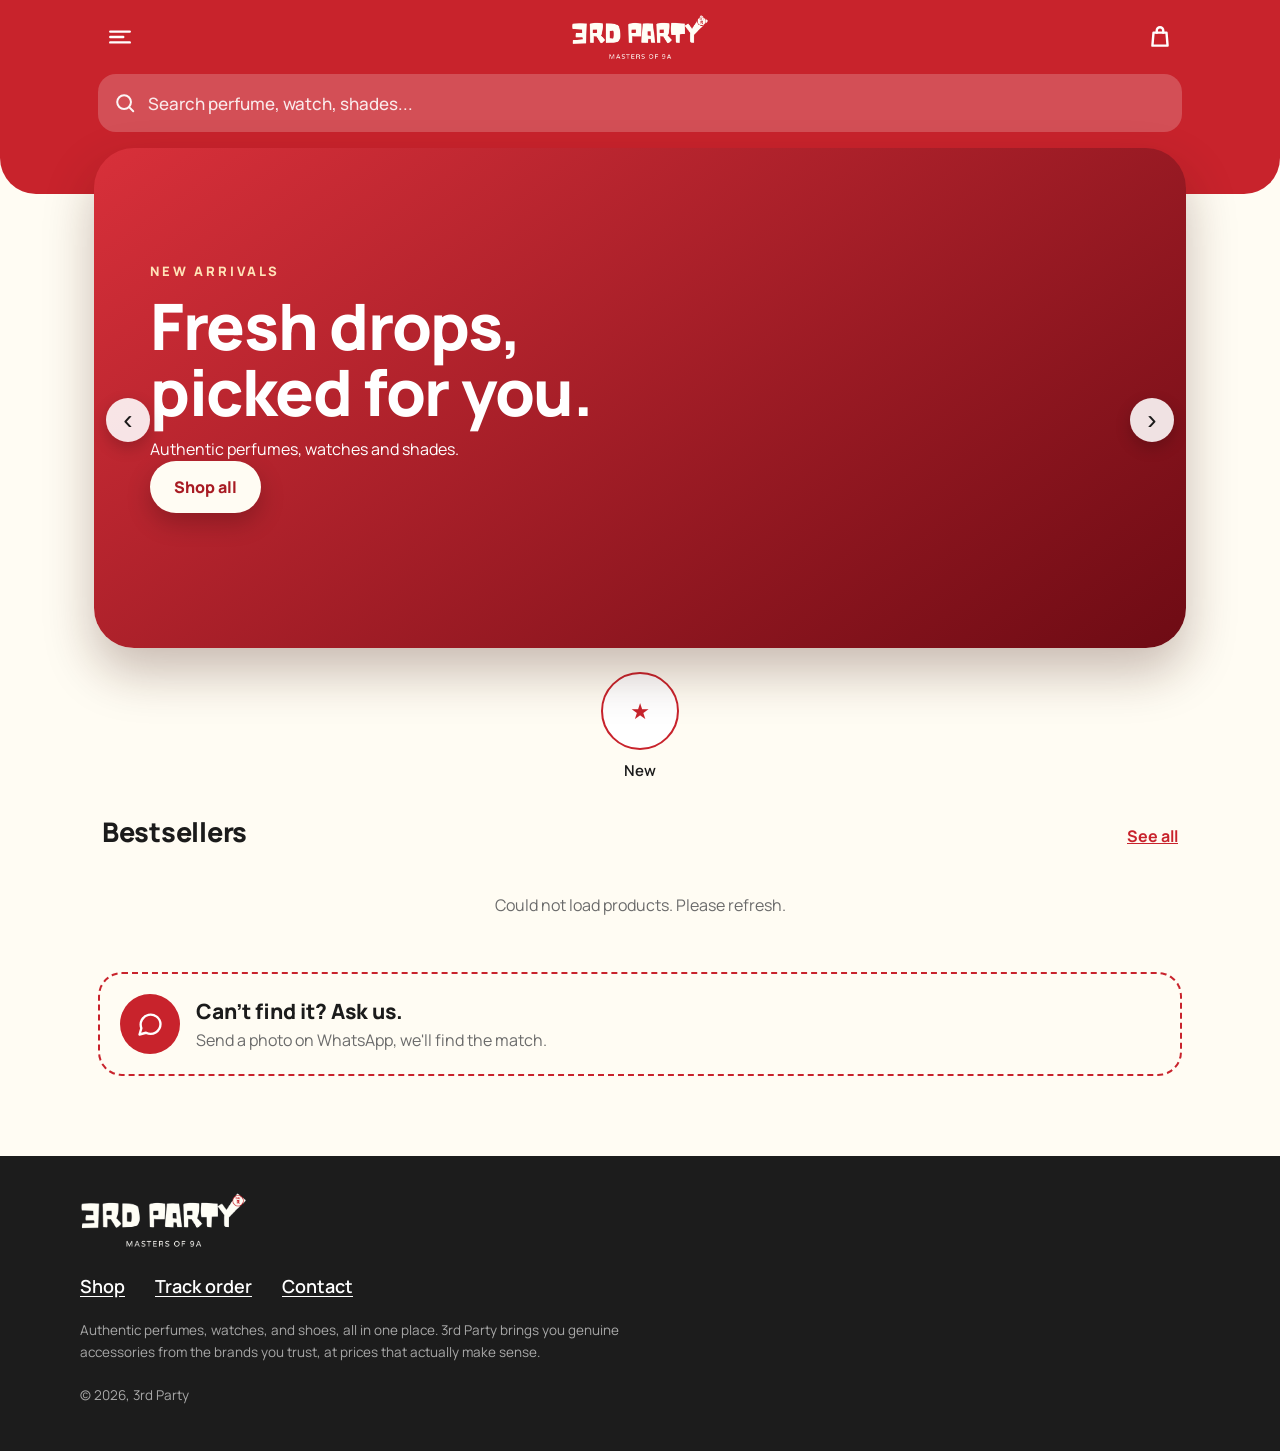
==== commit 74c8360a: "Home: new hero banner slider (perfume, watch, shades, more) One slide per collection built from the " ====
--- a/index.html
+++ b/index.html
@@ -33,21 +33,18 @@
     <div class="tp-suggest" id="suggest"></div>
   </div>
 
-  <section class="tp-hero" aria-label="Featured drop">
-    <div class="tp-slides" id="slides">
-      <div class="tp-slide on">
-        <div class="tp-eyebrow">Just landed</div>
-        <h1>New drop is live.</h1>
-        <div class="tp-stage"></div>
-        <div class="tp-hero-foot">
-          <div><strong>Fresh arrivals</strong><small>Authentic, at fair prices</small></div>
-          <a class="tp-cta" href="products.html">Shop the drop</a>
-        </div>
-      </div>
-    </div>
-    <div class="tp-dots" id="dots"></div>
-  </section>
 </header>
+
+<section class="hb" id="hb" aria-roledescription="carousel" aria-label="Featured collections">
+  <div class="hb-track" id="hbTrack">
+    <article class="hb-slide on t-perfume">
+      <div class="hb-copy"><span class="hb-eyebrow">New arrivals</span><h2>Fresh drops, picked for you.</h2><p>Authentic perfumes, watches and shades.</p><a class="hb-cta" href="products.html">Shop all</a></div>
+    </article>
+  </div>
+  <button class="hb-arrow prev" id="hbPrev" aria-label="Previous slide" type="button">&#8249;</button>
+  <button class="hb-arrow next" id="hbNext" aria-label="Next slide" type="button">&#8250;</button>
+  <div class="hb-ui"><div class="hb-dots" id="hbDots"></div><div class="hb-count" id="hbCount" aria-hidden="true"></div></div>
+</section>
 
 <nav class="tp-cats" id="cats" aria-label="Categories">
   <a class="tp-cat" href="products.html"><div class="tp-cat-c"><b>★</b></div>New</a>
@@ -60,7 +57,7 @@
   </div>
 </section>
 
-<a class="tp-help" id="helpBox" href="https://wa.me/91919574442073?text=Hi%2C%20I%20am%20looking%20for%20a%20product.%20Can%20you%20help%3F" target="_blank" rel="noopener">
+<a class="tp-help" id="helpBox" href="https://wa.me/919574442073?text=Hi%2C%20I%20am%20looking%20for%20a%20product.%20Can%20you%20help%3F" target="_blank" rel="noopener">
   <span class="tp-help-ic"><svg width="28" height="28" viewBox="0 0 24 24" fill="none" stroke="currentColor" stroke-width="2" stroke-linejoin="round"><path d="M21 12a8.5 8.5 0 0 1-12.4 7.5L3 21l1.6-5.4A8.5 8.5 0 1 1 21 12z"/></svg></span>
   <span><strong>Can't find it? Ask us.</strong><span>Send a photo on WhatsApp, we'll find the match.</span></span>
 </a>
@@ -70,8 +67,8 @@
     <img src="assets/logo-white.png" alt="3rd Party · Masters of 9A">
     <div class="tp-foot-links">
       <a href="products.html">Shop</a>
-      <a href="https://wa.me/91919574442073?text=Hi%2C%20I%20want%20to%20track%20my%20order" target="_blank" rel="noopener">Track order</a>
-      <a href="https://wa.me/91919574442073" target="_blank" rel="noopener">Contact</a>
+      <a href="https://wa.me/919574442073?text=Hi%2C%20I%20want%20to%20track%20my%20order" target="_blank" rel="noopener">Track order</a>
+      <a href="https://wa.me/919574442073" target="_blank" rel="noopener">Contact</a>
     </div>
     <p>Authentic perfumes, watches, and shoes, all in one place. 3rd Party brings you genuine accessories from the brands you trust, at prices that actually make sense.</p>
     <p>&copy; 2026, 3rd Party</p>
@@ -85,7 +82,7 @@
     <button class="tp-icon" id="menuClose" aria-label="Close menu"><svg width="22" height="22" viewBox="0 0 24 24" fill="none" stroke="currentColor" stroke-width="2.4" stroke-linecap="round"><line x1="18" y1="6" x2="6" y2="18"/><line x1="6" y1="6" x2="18" y2="18"/></svg></button>
   </div>
   <nav id="drawerNav"><a href="products.html">Shop all</a></nav>
-  <a class="wa" href="https://wa.me/91919574442073?text=Hi%2C%20I%20have%20a%20question%20about%20a%20product" target="_blank" rel="noopener">Chat on WhatsApp</a>
+  <a class="wa" href="https://wa.me/919574442073?text=Hi%2C%20I%20have%20a%20question%20about%20a%20product" target="_blank" rel="noopener">Chat on WhatsApp</a>
 </aside>
 
 <script>
@@ -93,6 +90,8 @@
 const $ = (id) => document.getElementById(id);
 const esc = (s) => { const d = document.createElement('div'); d.textContent = s == null ? '' : s; return d.innerHTML; };
 const inr = (n) => '₹' + Math.round(Number(n) || 0).toLocaleString('en-IN');
+const WA_NUM = '919574442073';
+const waLink = (p) => 'https://wa.me/' + WA_NUM + '?text=' + encodeURIComponent('Hi, I want more details about ' + p.name + ' ' + location.origin + '/product.html?id=' + p.id);
 const getJSON = async (path) => { const r = await fetch(API + '/' + path); return r.json(); };
 
 /* ---------- menu drawer ---------- */
@@ -126,7 +125,7 @@
       if (input.value.trim() !== q) return;
       const items = d.success ? (d.products || []).slice(0, 6) : [];
       box.innerHTML = items.length
-        ? items.map(p => `<a href="product.html?id=${encodeURIComponent(p.id)}"><img src="${esc(p.image)}" alt="" onerror="this.style.opacity=0"><span>${esc(p.name)}</span><span>${inr(p.price)}</span></a>`).join('')
+        ? items.map(p => `<a href="product.html?id=${encodeURIComponent(p.id)}"><img src="${esc(p.image)}" alt="" onerror="this.style.opacity=0"><span>${esc(p.name)}</span></a>`).join('')
           + `<a class="all" href="products.html?search=${encodeURIComponent(q)}">See all results</a>`
         : `<div class="none">No matches for "${esc(q)}"</div>`;
       box.classList.add('open');
@@ -135,50 +134,76 @@
 });
 document.addEventListener('click', (e) => { if (!e.target.closest('.tp-search')) closeSuggest(); });
 
-/* ---------- hero (slides come from the admin "Hero Slider"; falls back to the newest product) ---------- */
-const slidesEl = $('slides'), dotsEl = $('dots');
-let slideIx = 0, slideTimer = null;
-function showSlide(i) {
-  const all = slidesEl.querySelectorAll('.tp-slide');
+/* ---------- hero banner: one slide per collection (perfume, watch, shades ...) ---------- */
+const hbTrack = $('hbTrack'), hbDots = $('hbDots'), hbCount = $('hbCount'), hb = $('hb');
+let hbIx = 0, hbTimer = null, hbN = 1;
+const COPY = [
+  { re: /perfume|fragrance|attar|scent/i, cls: 't-perfume', title: 'Scents that speak first.', sub: 'Authentic fragrances, ready to ship.' },
+  { re: /watch/i, cls: 't-watch', title: 'Time, worn with attitude.', sub: 'Genuine watches that finish every look.' },
+  { re: /shade|sun|glass|eye/i, cls: 't-shades', title: 'See the world in style.', sub: 'Shades that turn heads, sun or not.' },
+  { re: /shoe|sneaker|footwear/i, cls: 't-light', title: 'Step in. Stand out.', sub: 'Fresh pairs for every move.' },
+  { re: /bag|wallet|belt/i, cls: 't-light', title: 'Carry it with class.', sub: 'Bags and basics that last.' }
+];
+const copyFor = (name) => COPY.find(c => c.re.test(name)) || { cls: 't-light', title: name + ', fresh in.', sub: 'New picks, straight from the drop.' };
+const ARROW = '<svg width="18" height="18" viewBox="0 0 24 24" fill="none" stroke="currentColor" stroke-width="2.6" stroke-linecap="round" stroke-linejoin="round" aria-hidden="true"><line x1="5" y1="12" x2="19" y2="12"/><polyline points="13 6 19 12 13 18"/></svg>';
+
+function hbGo(i) {
+  const all = hbTrack.querySelectorAll('.hb-slide');
   if (!all.length) return;
-  slideIx = (i + all.length) % all.length;
-  all.forEach((s, k) => s.classList.toggle('on', k === slideIx));
-  dotsEl.querySelectorAll('button').forEach((b, k) => b.classList.toggle('on', k === slideIx));
-}
-function startSlides(n) {
-  clearInterval(slideTimer);
-  dotsEl.innerHTML = n > 1 ? Array.from({ length: n }, (_, k) => `<button aria-label="Slide ${k + 1}" class="${k === 0 ? 'on' : ''}"></button>`).join('') : '';
-  dotsEl.querySelectorAll('button').forEach((b, k) => b.addEventListener('click', () => { showSlide(k); startSlides2(n); }));
-  startSlides2(n);
-}
-function startSlides2(n) { clearInterval(slideTimer); if (n > 1) slideTimer = setInterval(() => showSlide(slideIx + 1), 5000); }
-function slideHtml(s, i) {
-  const title = (s.headline || '') + (s.headline_accent ? ' ' + s.headline_accent : '');
-  return `<div class="tp-slide${i === 0 ? ' on' : ''}">
-    <div class="tp-eyebrow">${esc(s.kicker || 'Just landed')}</div>
-    <h1>${esc(title || 'New drop is live.')}</h1>
-    <div class="tp-stage">${s.image ? `<img src="${esc(s.image)}" alt="${esc(title)}" onerror="this.style.opacity=0">` : ''}</div>
-    <div class="tp-hero-foot">
-      <div><strong>${esc(s.description || 'Fresh arrivals')}</strong></div>
-      <a class="tp-cta" href="${esc(s.button1_link || 'products.html')}">${esc(s.button1_text || 'Shop the drop')}</a>
-    </div></div>`;
-}
-async function loadHero(fallbackProduct) {
+  hbIx = (i + all.length) % all.length;
+  all.forEach((s, k) => { s.classList.toggle('on', k === hbIx); s.setAttribute('aria-hidden', k === hbIx ? 'false' : 'true'); });
+  hbDots.querySelectorAll('button').forEach((b, k) => { b.classList.toggle('on', k === hbIx); b.setAttribute('aria-current', k === hbIx ? 'true' : 'false'); });
+  hbCount.textContent = String(hbIx + 1).padStart(2, '0') + ' / ' + String(all.length).padStart(2, '0');
+}
+function hbAuto() { clearInterval(hbTimer); if (hbN > 1 && !matchMedia('(prefers-reduced-motion: reduce)').matches) hbTimer = setInterval(() => hbGo(hbIx + 1), 5500); }
+function hbStart(n) {
+  hbN = n;
+  hbDots.innerHTML = n > 1 ? Array.from({ length: n }, (_, k) => `<button type="button" aria-label="Go to slide ${k + 1}"></button>`).join('') : '';
+  hbDots.querySelectorAll('button').forEach((b, k) => b.addEventListener('click', () => { hbGo(k); hbAuto(); }));
+  hb.classList.toggle('single', n < 2);
+  hbGo(0); hbAuto();
+}
+$('hbPrev').addEventListener('click', () => { hbGo(hbIx - 1); hbAuto(); });
+$('hbNext').addEventListener('click', () => { hbGo(hbIx + 1); hbAuto(); });
+hb.addEventListener('mouseenter', () => clearInterval(hbTimer));
+hb.addEventListener('mouseleave', hbAuto);
+document.addEventListener('visibilitychange', () => { if (document.hidden) clearInterval(hbTimer); else hbAuto(); });
+hb.addEventListener('keydown', (e) => { if (e.key === 'ArrowLeft') { hbGo(hbIx - 1); hbAuto(); } if (e.key === 'ArrowRight') { hbGo(hbIx + 1); hbAuto(); } });
+/* swipe */
+let sx = null;
+hb.addEventListener('pointerdown', (e) => { sx = e.clientX; });
+hb.addEventListener('pointerup', (e) => { if (sx === null) return; const d = e.clientX - sx; sx = null; if (Math.abs(d) > 45) { hbGo(hbIx + (d < 0 ? 1 : -1)); hbAuto(); } });
+hb.addEventListener('pointercancel', () => { sx = null; });
+
+function slideHtml(c, items, i, total) {
+  const k = copyFor(c.category), main = items[0], m1 = items[1], m2 = items[2];
+  const link = 'products.html?category=' + encodeURIComponent(c.category);
+  const img = (p, cls) => p ? `<a class="${cls}" href="product.html?id=${encodeURIComponent(p.id)}" tabindex="${cls === 'hb-main' ? 0 : -1}"><img src="${esc(p.image)}" alt="${esc(p.name)}" ${i === 0 ? '' : 'loading="lazy"'} onerror="this.style.opacity=0"></a>` : '';
+  return `<article class="hb-slide ${k.cls}${i === 0 ? ' on' : ''}" aria-label="${i + 1} of ${total}">
+    <div class="hb-word" aria-hidden="true">${esc(c.category)}</div>
+    <div class="hb-copy">
+      <span class="hb-eyebrow">${String(i + 1).padStart(2, '0')} · ${esc(c.category)}</span>
+      <h2>${esc(k.title)}</h2>
+      <p>${esc(k.sub)}</p>
+      <div class="hb-actions"><a class="hb-cta" href="${link}">Shop ${esc(c.category)} ${ARROW}</a></div>
+    </div>
+    <div class="hb-art">${img(main, 'hb-main')}${img(m1, 'hb-mini a')}${img(m2, 'hb-mini b')}</div>
+  </article>`;
+}
+const rank = (n) => { const i = COPY.findIndex(c => c.re.test(n)); return i < 0 ? 99 : i; };
+async function buildHero(cats, fallback) {
   try {
-    const d = await getJSON('get_hero_slides.php');
-    if (d.success && Array.isArray(d.slides) && d.slides.length) {
-      slidesEl.innerHTML = d.slides.map(slideHtml).join('');
-      startSlides(d.slides.length);
-      return;
-    }
+    const picks = (cats || []).slice().sort((a, b) => rank(a.category) - rank(b.category)).slice(0, 4);
+    const got = await Promise.all(picks.map(async (c) => {
+      try { const d = await getJSON('get_products.php?category=' + encodeURIComponent(c.category) + '&page=1'); return { c, items: (d.success ? d.products || [] : []).filter(p => p.image).slice(0, 3) }; }
+      catch (e) { return { c, items: [] }; }
+    }));
+    const ok = got.filter(g => g.items.length);
+    if (ok.length) { hbTrack.innerHTML = ok.map((g, i) => slideHtml(g.c, g.items, i, ok.length)).join(''); hbStart(ok.length); return; }
   } catch (e) {}
-  if (fallbackProduct) {
-    const p = fallbackProduct;
-    slidesEl.innerHTML = `<div class="tp-slide on">
-      <div class="tp-eyebrow">Just landed</div><h1>New drop is live.</h1>
-      <div class="tp-stage"><img src="${esc(p.image)}" alt="${esc(p.name)}" onerror="this.style.opacity=0"></div>
-      <div class="tp-hero-foot"><div><strong>${esc(p.name)}</strong><small>from ${inr(p.price)}</small></div>
-      <a class="tp-cta" href="product.html?id=${encodeURIComponent(p.id)}">Shop the drop</a></div></div>`;
+  if (fallback && fallback.length) { // no categories: one slide from the newest products
+    hbTrack.innerHTML = slideHtml({ category: 'New arrivals' }, fallback.filter(p => p.image).slice(0, 3), 0, 1);
+    hbStart(1);
   }
 }
 
@@ -186,13 +211,14 @@
 async function loadCats() {
   try {
     const d = await getJSON('get_categories.php');
-    if (!d.success || !Array.isArray(d.categories) || !d.categories.length) return;
+    if (!d.success || !Array.isArray(d.categories) || !d.categories.length) return [];
     const list = d.categories;
     $('cats').innerHTML = `<a class="tp-cat" href="products.html"><div class="tp-cat-c"><b>★</b></div>New</a>` +
       list.map(c => `<a class="tp-cat" href="products.html?category=${encodeURIComponent(c.category)}"><div class="tp-cat-c">${c.thumb ? `<img src="${esc(c.thumb)}" alt="" onerror="this.remove()">` : `<b>${esc((c.category || '?')[0])}</b>`}</div>${esc(c.category)}</a>`).join('');
     $('drawerNav').innerHTML = `<a href="products.html">Shop all</a>` +
       list.map(c => `<a href="products.html?category=${encodeURIComponent(c.category)}"><i>${c.thumb ? `<img src="${esc(c.thumb)}" alt="" onerror="this.remove()">` : ''}</i>${esc(c.category)}</a>`).join('');
-  } catch (e) {}
+    return list;
+  } catch (e) { return []; }
 }
 
 /* ---------- bestsellers ---------- */
@@ -203,23 +229,21 @@
     const items = d.success ? (d.products || []) : [];
     if (!items.length) { grid.innerHTML = '<div class="tp-empty">Products will appear here soon.</div>'; return null; }
     grid.innerHTML = items.slice(0, 8).map(p => `
-      <a class="tp-card" href="product.html?id=${encodeURIComponent(p.id)}">
-        <span class="tp-badge">9A</span>
-        <div class="tp-card-img"><img src="${esc(p.image)}" alt="${esc(p.name)}" loading="lazy" onerror="this.style.opacity=0"></div>
-        <div class="tp-card-foot">
-          <div><div class="tp-card-name">${esc(p.name)}</div><div class="tp-card-price">${inr(p.price)}</div></div>
-          <span class="tp-plus" aria-hidden="true">+</span>
-        </div>
-      </a>`).join('');
-    return items[0];
+      <div class="tp-card">
+        <a class="tp-card-link" href="product.html?id=${encodeURIComponent(p.id)}">
+          <div class="tp-card-img"><img src="${esc(p.image)}" alt="${esc(p.name)}" loading="lazy" onerror="this.style.opacity=0"></div>
+          <div class="tp-card-name">${esc(p.name)}</div>
+        </a>
+        <a class="tp-wa" href="${waLink(p)}" target="_blank" rel="noopener" aria-label="Ask us on WhatsApp about ${esc(p.name)}"><svg viewBox="0 0 24 24" fill="currentColor" aria-hidden="true"><path d="M12 2a10 10 0 0 0-8.6 15.1L2 22l5-1.3A10 10 0 1 0 12 2zm0 18.2a8.2 8.2 0 0 1-4.2-1.2l-.3-.2-3 .8.8-2.9-.2-.3A8.2 8.2 0 1 1 12 20.2zm4.5-6.1c-.2-.1-1.5-.7-1.7-.8s-.4-.1-.6.1-.7.8-.8 1-.3.2-.6.1a6.7 6.7 0 0 1-3.3-2.9c-.3-.4.3-.4.8-1.4.1-.2 0-.3 0-.5l-.8-1.9c-.2-.5-.4-.4-.6-.4h-.5a1 1 0 0 0-.7.3 3 3 0 0 0-.9 2.2 5.2 5.2 0 0 0 1.1 2.800 11.900 11.900 0 0 0 4.600 4.100c1.700.7 2.400.8 3.300.7a2.800 2.800 0 0 0 1.800-1.300 2.200 2.200 0 0 0 .2-1.300c-.1-.1-.2-.2-.5-.3z"/></svg><span>Ask us on WhatsApp</span></a>
+      </div>`).join('');
+    return items;
   } catch (e) {
     grid.innerHTML = '<div class="tp-empty">Could not load products. Please refresh.</div>';
     return null;
   }
 }
 
-loadCats();
-loadProducts().then(loadHero);
+Promise.all([loadCats(), loadProducts()]).then(([cats, items]) => buildHero(cats, items));
 </script>
 </body>
 </html>
--- a/theme.css
+++ b/theme.css
@@ -25,7 +25,7 @@
 .tp-wrap { max-width: 1120px; margin: 0 auto; }
 
 /* ---------- red top (header + search + hero) ---------- */
-.tp-top { background: var(--red); color: #fff; border-radius: 0 0 44px 44px; padding: 0 0 26px; }
+.tp-top { background: var(--red); color: #fff; border-radius: 0 0 36px 36px; padding: 0 0 62px; }
 .tp-bar { display: grid; grid-template-columns: 44px 1fr 44px; align-items: center; padding: 14px 18px 4px; max-width: 1120px; margin: 0 auto; }
 .tp-icon { width: 44px; height: 44px; display: grid; place-items: center; background: none; border: 0; color: #fff; cursor: pointer; border-radius: 50%; text-decoration: none; }
 .tp-icon:focus-visible { outline: 2px solid #fff; outline-offset: 2px; }
@@ -80,16 +80,14 @@
 .tp-sec-head a { color: var(--red); font-weight: 700; font-size: 16px; }
 .tp-grid { display: grid; grid-template-columns: repeat(2, minmax(0, 1fr)); gap: 14px; }
 @media (min-width: 760px) { .tp-grid { grid-template-columns: repeat(4, minmax(0, 1fr)); gap: 18px; } .tp-hero { padding-top: 36px; } }
-.tp-card { position: relative; background: var(--card); border-radius: var(--radius); padding: 14px 14px 16px; text-decoration: none; display: flex; flex-direction: column; box-shadow: 0 1px 2px rgba(60,40,10,.05), 0 8px 22px rgba(60,40,10,.05); transition: transform .15s; }
+/* card: a link (image + name) and a separate WhatsApp button */
+.tp-card { position: relative; background: var(--card); border-radius: var(--radius); padding: 12px 12px 14px; display: flex; flex-direction: column; box-shadow: 0 1px 2px rgba(60,40,10,.05), 0 8px 22px rgba(60,40,10,.05); transition: transform .15s; }
 .tp-card:hover { transform: translateY(-2px); }
-.tp-badge { position: absolute; left: 14px; top: 14px; z-index: 1; background: var(--red); color: #fff; font-weight: 800; font-size: 13px; padding: 6px 11px; border-radius: 10px; }
-.tp-card-img { height: 150px; display: grid; place-items: center; margin: 6px 0 12px; }
+.tp-card-img { aspect-ratio: 4 / 5; display: block; margin: 0 0 12px; border-radius: 16px; background: #f0ede6; }
 .tp-card-img { overflow: hidden; }
-.tp-card-img img { width: 100%; height: 100%; object-fit: contain; }
-.tp-card-foot { display: flex; align-items: flex-end; justify-content: space-between; gap: 8px; margin-top: auto; }
+.tp-card-img img { width: 100%; height: 100%; object-fit: cover; display: block; }
+.tp-card-link { text-decoration: none; display: block; }
 .tp-card-name { font-weight: 600; font-size: 17px; line-height: 1.25; display: -webkit-box; -webkit-line-clamp: 2; -webkit-box-orient: vertical; overflow: hidden; }
-.tp-card-price { color: var(--red); font-weight: 800; font-size: 17px; margin-top: 4px; }
-.tp-plus { flex: none; width: 42px; height: 42px; border-radius: 50%; background: var(--red); color: #fff; display: grid; place-items: center; font-size: 26px; line-height: 1; font-weight: 500; }
 .tp-skel { height: 232px; border-radius: var(--radius); background: linear-gradient(100deg, #f3eddd 30%, #fbf7ea 50%, #f3eddd 70%); background-size: 200% 100%; animation: tpsk 1.3s infinite; }
 @keyframes tpsk { to { background-position: -200% 0; } }
 .tp-empty { grid-column: 1 / -1; text-align: center; color: var(--muted); padding: 30px 10px; }
@@ -125,3 +123,69 @@
 
 @media (max-width: 380px) { .tp-cta { padding: 14px 20px; font-size: 15px; } .tp-hero-foot strong { font-size: 18px; } }
 @media (prefers-reduced-motion: reduce) { * { animation: none !important; transition: none !important; } }
+
+/* ---------- green WhatsApp button (replaces the price) ---------- */
+.tp-wa { display: flex; align-items: center; justify-content: center; gap: 8px; margin-top: 12px; background: #25D366; color: #fff; text-decoration: none; font: 800 14px var(--font); padding: 12px 10px; border-radius: 999px; box-shadow: 0 6px 16px rgba(37,211,102,.38); text-align: center; line-height: 1.15; animation: tpwapop 2.8s ease-in-out infinite; }
+.tp-wa svg { flex: none; width: 18px; height: 18px; }
+.tp-wa:hover { background: #1EBE5A; }
+.tp-wa:focus-visible { outline: 3px solid #0B6B3A; outline-offset: 2px; }
+@keyframes tpwapop { 0%, 82%, 100% { transform: scale(1); } 90% { transform: scale(1.045); } }
+
+/* =========================================================
+   HERO BANNER SLIDER (perfume / watch / shades ...)
+   ========================================================= */
+.hb { position: relative; max-width: 1092px; margin: -42px 14px 0; border-radius: 32px; overflow: hidden; box-shadow: 0 24px 50px rgba(60,20,10,.28); isolation: isolate; z-index: 2; }
+@media (min-width: 1120px) { .hb { margin-left: auto; margin-right: auto; } }
+.hb-track { position: relative; display: grid; }
+.hb-slide { grid-area: 1 / 1; position: relative; display: grid; grid-template-rows: auto 1fr; gap: 6px; min-height: 590px; padding: 28px 22px 70px; color: var(--ink2, #fff);
+  background: linear-gradient(145deg, var(--b1), var(--b2)); opacity: 0; visibility: hidden; transform: scale(1.015); transition: opacity .6s ease, transform .8s ease, visibility 0s .6s; overflow: hidden; }
+.hb-slide.on { opacity: 1; visibility: visible; transform: none; transition: opacity .6s ease, transform .8s ease; z-index: 1; }
+.t-perfume { --b1: #D8303A; --b2: #6E0B14; --ink2: #fff; --accent: #FFE3B8; --btn: #FFFCF3; --btnink: #A81B23; }
+.t-watch   { --b1: #26262B; --b2: #0B0B0D; --ink2: #fff; --accent: #E2B25A; --btn: #E2B25A; --btnink: #1B1B1B; }
+.t-shades  { --b1: #F7A93B; --b2: #D8303A; --ink2: #fff; --accent: #FFF1C9; --btn: #FFFCF3; --btnink: #B8231F; }
+.t-light   { --b1: #FFF3DC; --b2: #FFD9B5; --ink2: #1B1B1B; --accent: #C8232C; --btn: #C8232C; --btnink: #fff; }
+.hb-word { position: absolute; right: -2%; top: 38%; font-weight: 800; font-size: clamp(90px, 30vw, 230px); line-height: .8; letter-spacing: -.04em; text-transform: uppercase; color: currentColor; opacity: .08; white-space: nowrap; pointer-events: none; user-select: none; }
+.hb-copy { position: relative; z-index: 2; }
+.hb-eyebrow { display: inline-block; font-size: 13px; font-weight: 800; letter-spacing: .22em; text-transform: uppercase; color: var(--accent); }
+.hb-copy h2 { margin: 12px 0 0; font-size: clamp(34px, 9.5vw, 54px); line-height: 1.04; font-weight: 800; letter-spacing: -.02em; max-width: 11em; text-wrap: balance; }
+.hb-copy p { margin: 12px 0 0; font-size: 16px; line-height: 1.45; opacity: .9; max-width: 28em; }
+.hb-actions { margin-top: 20px; display: flex; flex-wrap: wrap; gap: 10px; }
+.hb-cta { display: inline-flex; align-items: center; gap: 10px; background: var(--btn); color: var(--btnink); font: 800 16px var(--font); text-decoration: none; padding: 15px 24px; border-radius: 999px; box-shadow: 0 10px 24px rgba(0,0,0,.22); transition: transform .15s; }
+.hb-cta:hover { transform: translateY(-2px); }
+.hb-cta:focus-visible { outline: 3px solid #fff; outline-offset: 3px; }
+.hb-art { position: relative; z-index: 1; min-height: 270px; }
+.hb-main, .hb-mini { position: absolute; display: block; overflow: hidden; background: #f0ede6; box-shadow: 0 22px 40px rgba(0,0,0,.34); }
+.hb-main img, .hb-mini img { width: 100%; height: 100%; object-fit: cover; display: block; }
+.hb-main { left: 50%; bottom: 0; width: min(46vw, 210px); aspect-ratio: 4 / 5; transform: translateX(-50%); border-radius: 120px 120px 22px 22px; z-index: 2; animation: hbfloat 6s ease-in-out infinite; }
+.hb-mini { width: min(26vw, 110px); aspect-ratio: 4 / 5; border-radius: 18px; z-index: 1; }
+.hb-mini.a { left: calc(50% - min(46vw, 210px) / 2 - min(20vw, 82px)); bottom: 6px; transform: rotate(-8deg); animation: hbfloat2 7s ease-in-out infinite; }
+.hb-mini.b { left: calc(50% + min(46vw, 210px) / 2 - min(8vw, 30px)); bottom: 28px; transform: rotate(7deg); animation: hbfloat2 8s ease-in-out -2s infinite; }
+@keyframes hbfloat { 0%, 100% { transform: translateX(-50%) translateY(0); } 50% { transform: translateX(-50%) translateY(-8px); } }
+@keyframes hbfloat2 { 0%, 100% { translate: 0 0; } 50% { translate: 0 -6px; } }
+.hb-slide.on .hb-copy > * { animation: hbup .7s cubic-bezier(.2,.7,.2,1) both; }
+.hb-slide.on .hb-copy > *:nth-child(2) { animation-delay: .08s; } .hb-slide.on .hb-copy > *:nth-child(3) { animation-delay: .16s; } .hb-slide.on .hb-copy > *:nth-child(4) { animation-delay: .24s; }
+@keyframes hbup { from { opacity: 0; transform: translateY(16px); } to { opacity: 1; transform: none; } }
+.hb-arrow { position: absolute; top: 50%; z-index: 5; width: 44px; height: 44px; border-radius: 50%; border: 0; background: rgba(255,255,255,.88); color: #1B1B1B; font-size: 28px; line-height: 1; cursor: pointer; display: none; place-items: center; box-shadow: 0 6px 16px rgba(0,0,0,.2); }
+.hb-arrow.prev { left: 12px; } .hb-arrow.next { right: 12px; }
+.hb-arrow:hover { background: #fff; }
+.hb-ui { position: absolute; left: 0; right: 0; bottom: 18px; z-index: 5; display: flex; align-items: center; justify-content: space-between; padding: 0 22px; pointer-events: none; }
+.hb-dots { display: flex; gap: 8px; pointer-events: auto; }
+.hb-dots button { width: 9px; height: 9px; border-radius: 99px; border: 0; padding: 0; background: rgba(255,255,255,.5); cursor: pointer; transition: width .25s, background .25s; box-shadow: 0 0 0 1px rgba(0,0,0,.08); }
+.hb-dots button.on { width: 30px; background: #fff; }
+.hb-dots button:focus-visible { outline: 2px solid #fff; outline-offset: 3px; }
+.hb-count { font-weight: 800; font-size: 13px; letter-spacing: .12em; color: #fff; text-shadow: 0 1px 6px rgba(0,0,0,.4); }
+.hb.single .hb-ui, .hb.single .hb-arrow { display: none; }
+@media (min-width: 760px) {
+  .hb { margin-top: -46px; border-radius: 40px; }
+  .hb-slide { grid-template-columns: 1.05fr 1fr; grid-template-rows: 1fr; align-items: center; min-height: 500px; padding: 40px 56px 64px; gap: 20px; }
+  .hb-copy h2 { font-size: clamp(44px, 5.2vw, 64px); }
+  .hb-art { min-height: 400px; height: 100%; }
+  .hb-main { width: min(24vw, 270px); }
+  .hb-mini { width: min(13vw, 140px); }
+  .hb-mini.a { left: calc(50% - min(24vw, 270px) / 2 - min(11vw, 120px)); }
+  .hb-mini.b { left: calc(50% + min(24vw, 270px) / 2 - min(3vw, 30px)); }
+  .hb-arrow { display: grid; }
+  .hb-ui { padding: 0 56px; }
+  .hb-word { top: 22%; }
+}
+@media (prefers-reduced-motion: reduce) { .hb-main, .hb-mini, .hb-slide.on .hb-copy > * { animation: none !important; } .hb-slide { transition: none; } }
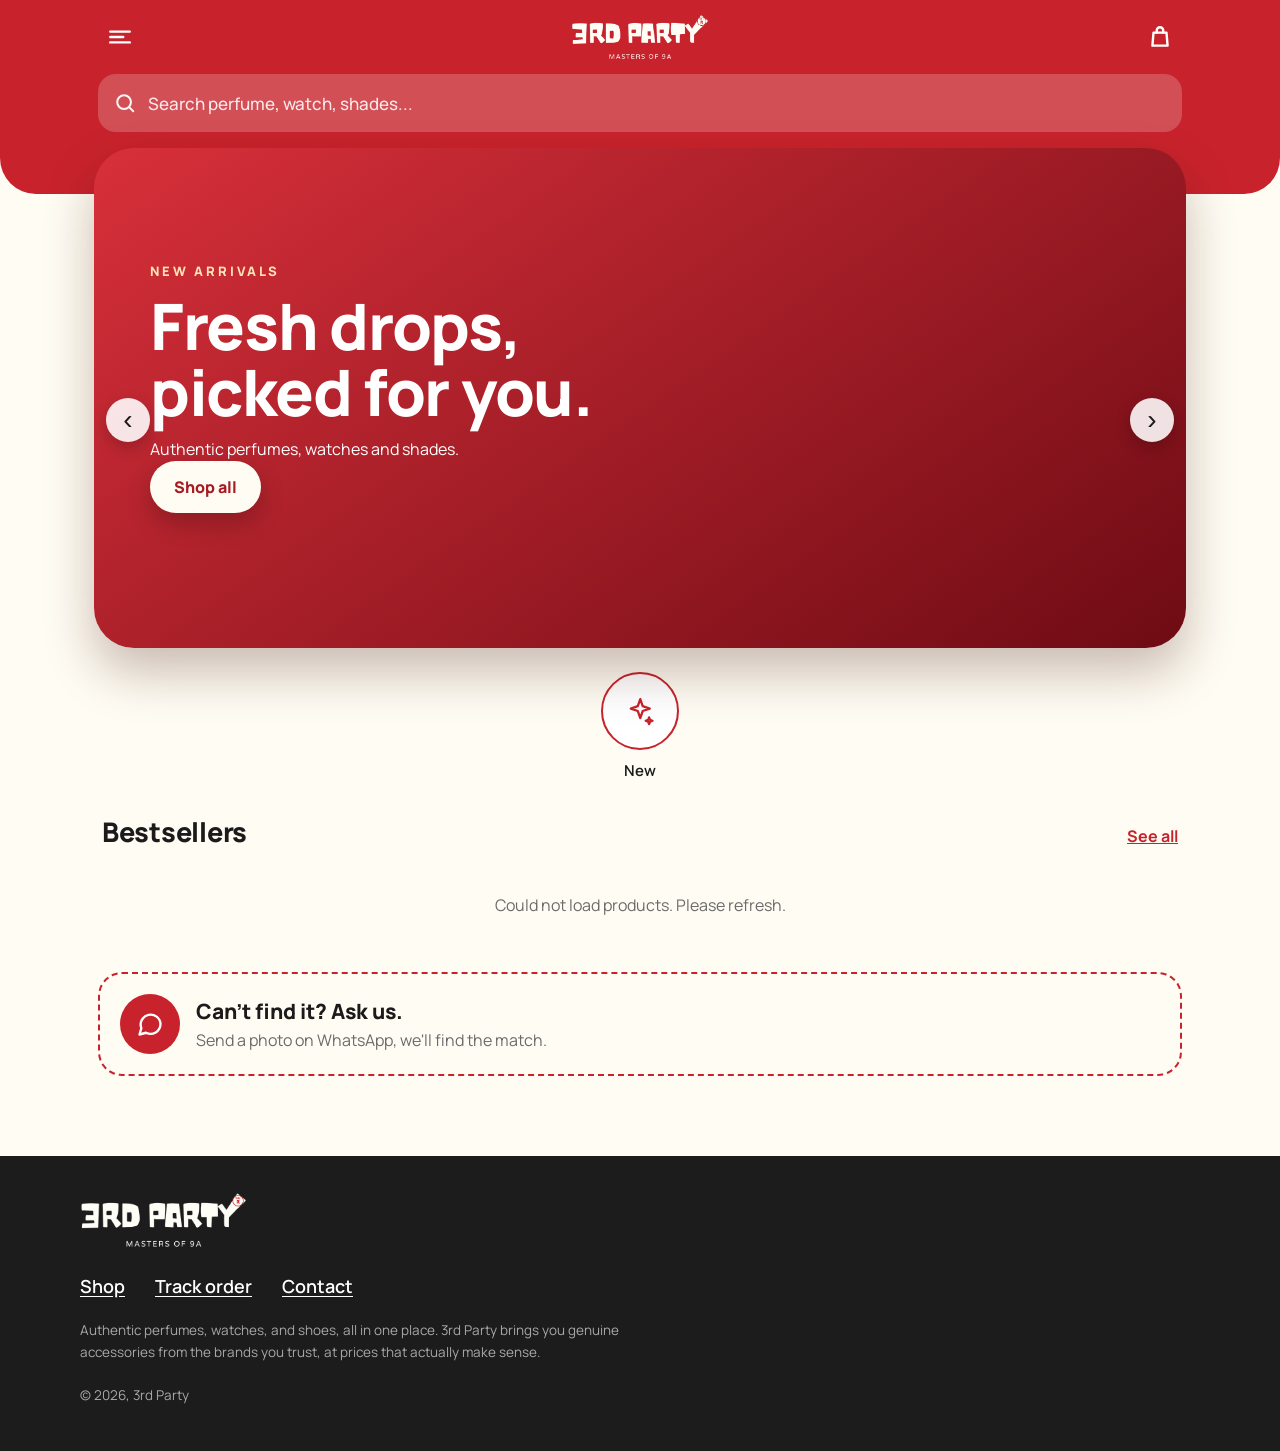
==== commit 52f0b7d8: "Category icons: red perfume/shoes/sunglasses/watch/bag icons in menus and home New cat-icons.js. Sid" ====
--- a/index.html
+++ b/index.html
@@ -10,7 +10,9 @@
 <link rel="preconnect" href="https://fonts.googleapis.com">
 <link rel="preconnect" href="https://fonts.gstatic.com" crossorigin>
 <link href="https://fonts.googleapis.com/css2?family=Manrope:wght@400;500;600;700;800&display=swap" rel="stylesheet">
-<link rel="stylesheet" href="theme.css">
+<script src="cat-icons.js?v=1"></script>
+<link rel="stylesheet" href="theme.css?v=20261116-icons1">
+<meta name="build" content="hero-slider-2026-11-16">
 </head>
 <body class="tp">
 
@@ -47,7 +49,7 @@
 </section>
 
 <nav class="tp-cats" id="cats" aria-label="Categories">
-  <a class="tp-cat" href="products.html"><div class="tp-cat-c"><b>★</b></div>New</a>
+  <a class="tp-cat" href="products.html"><div class="tp-cat-c"><svg class="cat-ic" viewBox="0 0 24 24" fill="none" stroke="currentColor" stroke-width="1.7" stroke-linecap="round" stroke-linejoin="round" aria-hidden="true"><path d="M12 3l1.8 5.2L19 10l-5.2 1.8L12 17l-1.8-5.2L5 10l5.2-1.8z"/><path d="M18.5 16.5l.7 1.8 1.8.7-1.8.7-.7 1.8-.7-1.8-1.8-.7 1.8-.7z"/></svg></div>New</a>
 </nav>
 
 <section class="tp-sec" aria-labelledby="bsH">
@@ -213,10 +215,10 @@
     const d = await getJSON('get_categories.php');
     if (!d.success || !Array.isArray(d.categories) || !d.categories.length) return [];
     const list = d.categories;
-    $('cats').innerHTML = `<a class="tp-cat" href="products.html"><div class="tp-cat-c"><b>★</b></div>New</a>` +
-      list.map(c => `<a class="tp-cat" href="products.html?category=${encodeURIComponent(c.category)}"><div class="tp-cat-c">${c.thumb ? `<img src="${esc(c.thumb)}" alt="" onerror="this.remove()">` : `<b>${esc((c.category || '?')[0])}</b>`}</div>${esc(c.category)}</a>`).join('');
-    $('drawerNav').innerHTML = `<a href="products.html">Shop all</a>` +
-      list.map(c => `<a href="products.html?category=${encodeURIComponent(c.category)}"><i>${c.thumb ? `<img src="${esc(c.thumb)}" alt="" onerror="this.remove()">` : ''}</i>${esc(c.category)}</a>`).join('');
+    $('cats').innerHTML = `<a class="tp-cat" href="products.html"><div class="tp-cat-c">${catIcon('New')}</div>New</a>` +
+      list.map(c => `<a class="tp-cat" href="products.html?category=${encodeURIComponent(c.category)}"><div class="tp-cat-c">${catIcon(c.category)}</div>${esc(c.category)}</a>`).join('');
+    $('drawerNav').innerHTML = `<a href="products.html"><i>${catIcon('bag')}</i>Shop all</a>` +
+      list.map(c => `<a href="products.html?category=${encodeURIComponent(c.category)}"><i>${catIcon(c.category)}</i>${esc(c.category)}</a>`).join('');
     return list;
   } catch (e) { return []; }
 }
--- a/theme.css
+++ b/theme.css
@@ -119,7 +119,7 @@
 .tp-drawer nav a:hover { background: #fff; }
 .tp-drawer nav a i { width: 36px; height: 36px; border-radius: 50%; border: 2px solid var(--red); display: grid; place-items: center; overflow: hidden; background: #fff; flex: none; }
 .tp-drawer nav a i img { width: 70%; height: 70%; object-fit: contain; }
-.tp-drawer .wa { margin: 12px; display: flex; align-items: center; justify-content: center; gap: 10px; background: var(--red); color: #fff; text-decoration: none; font-weight: 800; padding: 15px; border-radius: 16px; }
+.tp-drawer .wa { margin: 12px; display: flex; align-items: center; justify-content: center; gap: 10px; background: #25D366; color: #fff; text-decoration: none; font-weight: 800; padding: 15px; border-radius: 16px; }
 
 @media (max-width: 380px) { .tp-cta { padding: 14px 20px; font-size: 15px; } .tp-hero-foot strong { font-size: 18px; } }
 @media (prefers-reduced-motion: reduce) { * { animation: none !important; transition: none !important; } }
@@ -189,3 +189,12 @@
   .hb-word { top: 22%; }
 }
 @media (prefers-reduced-motion: reduce) { .hb-main, .hb-mini, .hb-slide.on .hb-copy > * { animation: none !important; } .hb-slide { transition: none; } }
+
+/* ---------- category icons: red line icons in white rings ---------- */
+.tp-cat-c { color: var(--red); }
+.tp-cat-c .cat-ic { width: 44%; height: 44%; }
+.tp-cat:hover .tp-cat-c, .tp-cat:focus-visible .tp-cat-c { background: var(--red); color: #fff; }
+.tp-cat-c { transition: background .15s, color .15s; }
+.tp-drawer nav a i { width: 44px; height: 44px; color: var(--red); }
+.tp-drawer nav a i .cat-ic { width: 24px; height: 24px; }
+.tp-drawer nav a:hover i { background: var(--red); color: #fff; }
